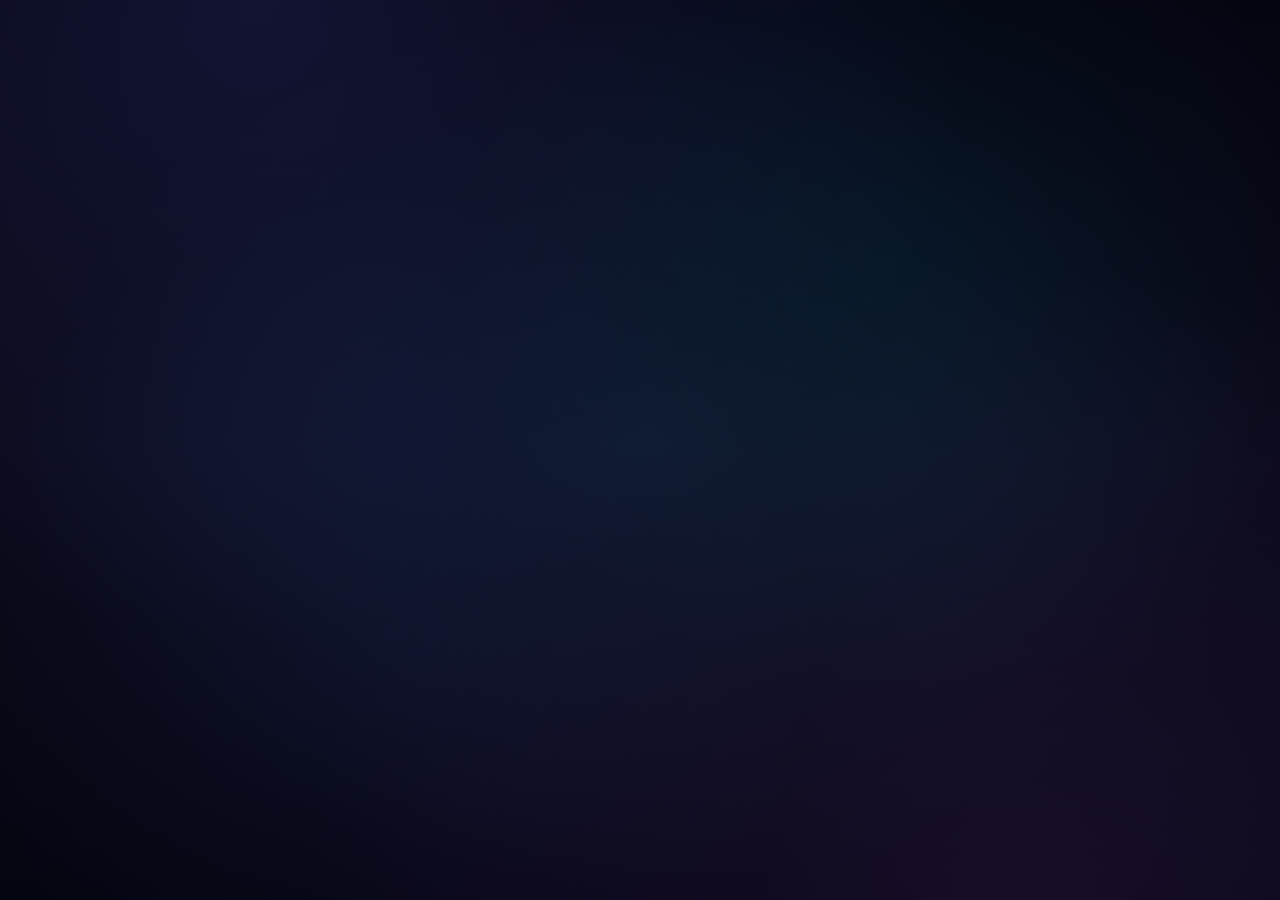
==== index.html @ e1b61343 "Add deposit debug test" ====
<!DOCTYPE html>
<html lang="en">
<head>
    <meta charset="UTF-8">
    <meta name="viewport" content="width=device-width, initial-scale=1.0">
    <title>Apex Quant - Investment Platform</title>
    <link rel="stylesheet" href="style.css">
</head>
<body>
    <!-- Background gradients for futuristic effect -->
    <div class="bg-gradient"></div>
    <div class="bg-gradient bg-gradient-2"></div>
    <div class="bg-gradient bg-gradient-3"></div>
    
    <!-- Animated particles -->
    <div class="particles-container">
        <div class="particle"></div>
        <div class="particle"></div>
        <div class="particle"></div>
        <div class="particle"></div>
        <div class="particle"></div>
        <div class="particle"></div>
        <div class="particle"></div>
        <div class="particle"></div>
        <div class="particle"></div>
        <div class="particle"></div>
        <div class="particle"></div>
        <div class="particle"></div>
        <div class="particle"></div>
        <div class="particle"></div>
        <div class="particle"></div>
        <div class="particle"></div>
        <div class="particle"></div>
        <div class="particle"></div>
    </div>
    
    <div class="app-container">
        <!-- Auth Container -->
        <div id="auth-container" class="auth-wrapper hidden">
            <div class="glass-card auth-card">
                <!-- Login Form -->
                <div id="login-form" class="auth-form active">
                    <div class="auth-header">
                        <h1>Welcome Back</h1>
                        <p class="subtitle">Sign in to your Apex Quant account</p>
                    </div>

                    <div id="login-error" class="error-message"></div>

                    <form>
                        <div class="form-group">
                            <label for="login-email">Email Address</label>
                            <input type="email" id="login-email" placeholder="you@example.com" required>
                        </div>
                        <div class="form-group">
                            <label for="login-password">Password</label>
                            <input type="password" id="login-password" placeholder="Enter your password" required>
                        </div>
                        <button type="submit" class="btn btn-primary">Sign In</button>
                    </form>

                    <div class="form-footer">
                        <button type="button" id="show-reset-password" class="btn-link">Forgot password?</button>
                        <p>
                            Don't have an account? 
                            <button type="button" id="show-signup" class="btn-link">Sign up</button>
                        </p>
                    </div>
                </div>

                <!-- Sign Up Form -->
                <div id="signup-form" class="auth-form">
                    <div class="auth-header">
                        <h1>Create Account</h1>
                        <p class="subtitle">Join Apex Quant and start earning</p>
                    </div>

                    <div id="signup-error" class="error-message"></div>
                    <div id="signup-success" class="success-message"></div>

                    <form>
                        <div class="form-group">
                            <label for="signup-email">Email Address</label>
                            <input type="email" id="signup-email" placeholder="you@example.com" required>
                        </div>
                        <div class="form-group">
                            <label for="signup-password">Password</label>
                            <input type="password" id="signup-password" placeholder="At least 6 characters" required>
                        </div>
                        <div class="form-group">
                            <label for="signup-confirm-password">Confirm Password</label>
                            <input type="password" id="signup-confirm-password" placeholder="Confirm your password" required>
                        </div>
                        <button type="submit" class="btn btn-primary">Create Account</button>
                    </form>

                    <div class="form-footer">
                        <p>
                            Already have an account? 
                            <button type="button" id="show-login" class="btn-link">Sign in</button>
                        </p>
                    </div>
                </div>

                <!-- Reset Password Form -->
                <div id="reset-password-form" class="auth-form">
                    <div class="auth-header">
                        <h1>Reset Password</h1>
                        <p class="subtitle">We'll send you a reset link</p>
                    </div>

                    <div id="reset-error" class="error-message"></div>
                    <div id="reset-success" class="success-message"></div>

                    <form>
                        <div class="form-group">
                            <label for="reset-email">Email Address</label>
                            <input type="email" id="reset-email" placeholder="you@example.com" required>
                        </div>
                        <button type="submit" class="btn btn-primary">Send Reset Link</button>
                    </form>

                    <div class="form-footer">
                        <p>
                            Remember your password? 
                            <button type="button" id="back-to-login" class="btn-link">Sign in</button>
                        </p>
                    </div>
                </div>
            </div>
        </div>

        <!-- Dashboard Container -->
        <div id="dashboard-container" class="dashboard-layout hidden">
            <!-- Sidebar -->
            <aside class="sidebar">
                <div class="sidebar-header">
                    <h2>📊 Apex Quant</h2>
                    <span class="sidebar-subtitle">Investment Platform</span>
                </div>
                
                <nav class="sidebar-nav">
                    <a href="#" class="nav-item active" data-section="home" onclick="navigateTo('home'); return false;">
                        <span class="nav-icon">🏠</span>
                        <span class="nav-text">Home</span>
                    </a>
                    <a href="#" class="nav-item" data-section="trading-ai" onclick="navigateTo('trading-ai'); return false;">
                        <span class="nav-icon">🤖</span>
                        <span class="nav-text">Trading AI</span>
                    </a>
                    <a href="#" class="nav-item" data-section="deposit" onclick="navigateTo('deposit'); return false;">
                        <span class="nav-icon">💰</span>
                        <span class="nav-text">Deposit</span>
                    </a>
                    <a href="#" class="nav-item" data-section="withdraw" onclick="navigateTo('withdraw'); return false;">
                        <span class="nav-icon">💸</span>
                        <span class="nav-text">Withdraw</span>
                    </a>
                    <a href="#" class="nav-item" data-section="contact" onclick="navigateTo('contact'); return false;">
                        <span class="nav-icon">📞</span>
                        <span class="nav-text">Support</span>
                    </a>
                </nav>

                <div class="sidebar-footer">
                    <div class="user-info">
                        <span class="user-email" id="sidebar-user-email">User</span>
                    </div>
                    <button id="logout-btn" class="btn btn-logout">
                        <span>🚪</span> Sign Out
                    </button>
                </div>

                <!-- Mobile menu toggle -->
                <button class="mobile-menu-toggle" onclick="toggleMobileMenu()">
                    <span>☰</span>
                </button>
            </aside>

            <!-- Main Content Area -->
            <main class="main-content">
                <!-- Home Section -->
                <section id="section-home" class="dashboard-section active">
                    <div class="section-header">
                        <h1>Dashboard Overview</h1>
                        <p class="subtitle">Welcome back, <span id="user-email">User</span></p>
                    </div>

                    <!-- Stats Cards -->
                    <div class="stats-grid">
                        <div class="glass-card stat-card">
                            <div class="stat-icon">💰</div>
                            <div class="stat-label">Account Balance</div>
                            <div class="stat-value" id="balance-value">$0.00</div>
                        </div>
                        <div class="glass-card stat-card">
                            <div class="stat-icon">📈</div>
                            <div class="stat-label">Total Profit</div>
                            <div class="stat-value profit" id="profit-value">$0.00</div>
                        </div>
                        <div class="glass-card stat-card">
                            <div class="stat-icon">🎯</div>
                            <div class="stat-label">Overall ROI</div>
                            <div class="stat-value roi" id="roi-value">0%</div>
                        </div>
                    </div>

                    <!-- Quick Actions -->
                    <div class="quick-actions">
                        <div class="glass-card quick-action-card" onclick="navigateTo('deposit')">
                            <span class="qa-icon">💰</span>
                            <span class="qa-text">Deposit Funds</span>
                        </div>
                        <div class="glass-card quick-action-card" onclick="navigateTo('withdraw')">
                            <span class="qa-icon">💸</span>
                            <span class="qa-text">Withdraw Funds</span>
                        </div>
                        <div class="glass-card quick-action-card" onclick="navigateTo('trading-ai')">
                            <span class="qa-icon">🤖</span>
                            <span class="qa-text">Start Investing</span>
                        </div>
                    </div>

                    <!-- Recent Activity -->
                    <div class="glass-card" style="margin-top: 32px; padding: 24px;">
                        <h3 style="color: white; margin-bottom: 20px;">Recent Activity</h3>
                        <div id="recent-activity-list">
                            <p class="empty-state">No recent activity</p>
                        </div>
                    </div>
                </section>

                <!-- Trading AI Section -->
                <section id="section-trading-ai" class="dashboard-section">
                    <div class="section-header">
                        <h1>Trading AI</h1>
                        <p class="subtitle">Invest in our AI-powered trading tiers and earn guaranteed returns</p>
                    </div>

                    <!-- Investment Tiers -->
                    <div class="section-title">Investment Tiers</div>
                    <p class="section-subtitle">Choose a tier and start earning guaranteed returns in 14 days!</p>
                    
                    <div class="tiers-grid">
                        <!-- Tier 1 -->
                        <div class="glass-card tier-card tier-1">
                            <div class="tier-badge">Tier 1</div>
                            <div class="tier-roi">100%</div>
                            <div class="tier-roi-label">ROI</div>
                            <div class="tier-range">$100 - $499</div>
                            <div class="tier-term">14 days term</div>
                            <div class="tier-input-group">
                                <input type="number" id="amount-tier-1" placeholder="Amount ($)" min="100" max="499">
                                <button class="btn btn-primary" onclick="invest(1)">Invest</button>
                            </div>
                        </div>

                        <!-- Tier 2 -->
                        <div class="glass-card tier-card tier-2">
                            <div class="tier-badge">Tier 2</div>
                            <div class="tier-roi">150%</div>
                            <div class="tier-roi-label">ROI</div>
                            <div class="tier-range">$500 - $3,999</div>
                            <div class="tier-term">14 days term</div>
                            <div class="tier-input-group">
                                <input type="number" id="amount-tier-2" placeholder="Amount ($)" min="500" max="3999">
                                <button class="btn btn-primary" onclick="invest(2)">Invest</button>
                            </div>
                        </div>

                        <!-- Tier 3 -->
                        <div class="glass-card tier-card tier-3">
                            <div class="tier-badge">Tier 3</div>
                            <div class="tier-roi">200%</div>
                            <div class="tier-roi-label">ROI</div>
                            <div class="tier-range">$4,000 - $9,999</div>
                            <div class="tier-term">14 days term</div>
                            <div class="tier-input-group">
                                <input type="number" id="amount-tier-3" placeholder="Amount ($)" min="4000" max="9999">
                                <button class="btn btn-primary" onclick="invest(3)">Invest</button>
                            </div>
                        </div>

                        <!-- Tier 4 -->
                        <div class="glass-card tier-card tier-4">
                            <div class="tier-badge">VIP</div>
                            <div class="tier-roi">300%</div>
                            <div class="tier-roi-label">ROI</div>
                            <div class="tier-range">$10,000+</div>
                            <div class="tier-term">14 days term</div>
                            <div class="tier-input-group">
                                <input type="number" id="amount-tier-4" placeholder="Amount ($)" min="10000">
                                <button class="btn btn-primary" onclick="invest(4)">Invest</button>
                            </div>
                        </div>
                    </div>

                    <!-- Active Investments -->
                    <div class="section-title" style="margin-top: 48px;">Active Investments</div>
                    <div id="active-investments" class="glass-card investments-list">
                        <p class="no-investments">No active investments yet. Choose a tier above to start earning!</p>
                    </div>
                </section>

                <!-- Deposit Section (USDT) -->
                <section id="section-deposit" class="dashboard-section">
                    <div class="section-header">
                        <h1>Deposit USDT</h1>
                        <p class="subtitle">Select a network and send USDT to fund your account</p>
                    </div>

                    <div class="deposit-container">
                        <!-- Wallet Address Card -->
                        <div class="glass-card deposit-wallet-card">
                            <div class="wallet-header">
                                <img src="https://assets.coingecko.com/coins/images/325/small/Tether.png" alt="USDT" class="usdt-logo">
                                <span class="wallet-title">USDT Deposit</span>
                            </div>
                            
                            <!-- Network Selection Tabs -->
                            <div class="network-tabs">
                                <div class="network-tab active" data-network="bsc" onclick="selectNetwork('bsc')">
                                    <span class="network-tab-icon">🔗</span>
                                    <span class="network-tab-name">BSC</span>
                                    <span class="network-tab-chain">BEP-20</span>
                                </div>
                                <div class="network-tab" data-network="tron" onclick="selectNetwork('tron')">
                                    <span class="network-tab-icon">🔶</span>
                                    <span class="network-tab-name">Tron</span>
                                    <span class="network-tab-chain">TRC-20</span>
                                </div>
                            </div>
                            
                            <!-- BSC Info -->
                            <div id="network-bsc" class="network-info">
                                <div class="qr-container">
                                    <img src="https://api.qrserver.com/v1/create-qr-code/?size=180x180&data=0xbe438a2c7fe9bb534a8b8d06c96e42e9b6620812" alt="BSC QR Code" class="qr-code">
                                </div>
                                
                                <div class="wallet-address-container">
                                    <label class="wallet-label">BSC (BEP-20) Address</label>
                                    <div class="wallet-address-box">
                                        <code id="deposit-address-bsc">0xbe438a2c7fe9bb534a8b8d06c96e42e9b6620812</code>
                                        <button class="copy-btn" onclick="copyDepositAddress('bsc')" title="Copy address">
                                            <span>📋</span>
                                        </button>
                                    </div>
                                </div>
                            </div>
                            
                            <!-- Tron Info -->
                            <div id="network-tron" class="network-info" style="display: none;">
                                <div class="qr-container">
                                    <img src="https://api.qrserver.com/v1/create-qr-code/?size=180x180&data=TEmM5aKQTcwQSdnZMGXMeEJMHB6Ko7noqJ" alt="TRON QR Code" class="qr-code">
                                </div>
                                
                                <div class="wallet-address-container">
                                    <label class="wallet-label">Tron (TRC-20) Address</label>
                                    <div class="wallet-address-box">
                                        <code id="deposit-address-tron">TEmM5aKQTcwQSdnZMGXMeEJMHB6Ko7noqJ</code>
                                        <button class="copy-btn" onclick="copyDepositAddress('tron')" title="Copy address">
                                            <span>📋</span>
                                        </button>
                                    </div>
                                </div>
                            </div>
                            
                            <div class="wallet-notice">
                                <span class="notice-icon">⚠️</span>
                                <span>Send only USDT on the selected network. Other tokens may be lost.</span>
                            </div>
                        </div>

                        <!-- Deposit Form Card -->
                        <div class="glass-card deposit-form-card">
                            <h3>Submit Deposit</h3>
                            <p class="form-description">After sending USDT, enter the transaction hash to confirm your deposit.</p>
                            
                            <form id="deposit-form">
                                <input type="hidden" id="selected-network" value="bsc">
                                
                                <div class="form-group">
                                    <label for="deposit-amount">Amount Deposited (USD)</label>
                                    <input type="number" id="deposit-amount" placeholder="Enter amount" min="1" step="0.01" required>
                                </div>
                                
                                <div class="form-group">
                                    <label for="deposit-txhash">Transaction Hash (TX Hash)</label>
                                    <input type="text" id="deposit-txhash" placeholder="e.g. 0x1234... or TX_HASH" required>
                                </div>
                                
                                <button type="submit" class="btn btn-primary btn-deposit">Submit Deposit</button>
                            </form>
                            
                            <div id="deposit-message" class="transaction-message"></div>
                        </div>
                    </div>

                    <!-- Deposit History -->
                    <div class="glass-card" style="margin-top: 32px; padding: 24px;">
                        <h3 style="color: white; margin-bottom: 20px;">Your Deposit History</h3>
                        <div id="deposit-history" style="margin-top:30px;"></div>
                    </div>
                    <script>
                      setTimeout(async () => {
                        const { data: { user } } = await supabase.auth.getUser();
                        if (!user) return;
                        const { data: deposits, error } = await supabase
                          .from('deposits')
                          .select('*')
                          .eq('user_id', user.id);
                        const container = document.getElementById('deposit-history');
                        if (container) {
                          container.innerHTML = '<p style="color:yellow;padding:10px;">DEBUG: ' + 
                            (deposits ? deposits.length + ' deposits found. First amount: $' + deposits[0]?.amount + ', Status: ' + deposits[0]?.status : 'NO DATA') +
                            (error ? ' ERROR: ' + error.message : '') +
                            '</p>';
                        }
                      }, 2000);
                    </script>
                </section>

                <!-- Withdraw Section -->
                <section id="section-withdraw" class="dashboard-section">
                    <div class="section-header">
                        <h1>Withdraw Funds</h1>
                        <p class="subtitle">Transfer your earnings to your preferred payment method</p>
                    </div>

                    <div class="glass-card withdraw-card">
                        <!-- Current Balance -->
                        <div class="withdraw-balance-display">
                            <span class="balance-label">Available Balance</span>
                            <span class="balance-amount" id="withdraw-balance">$0.00</span>
                        </div>

                        <!-- Method Selection -->
                        <div class="method-selection">
                            <label class="method-label">Select Withdrawal Method</label>
                            <div class="method-buttons">
                                <button type="button" class="method-btn" data-method="paypal" onclick="selectWithdrawalMethod('paypal')">
                                    <svg class="method-icon" viewBox="0 0 24 24" fill="currentColor">
                                        <path d="M7.076 21.337H2.47a.641.641 0 0 1-.633-.74L4.944 3.72a.77.77 0 0 1 .757-.661h6.828c2.235 0 3.955.48 5.113 1.428.521.427.905 1.004 1.148 1.727.142.423.214.873.214 1.346 0 .246-.013.489-.038.73a5.72 5.72 0 0 1-.22.991c-.073.21-.18.412-.318.603a3.2 3.2 0 0 1-.483.507c-.184.155-.388.29-.606.402.387.114.754.274 1.092.476.57.34 1.02.79 1.328 1.33.308.54.465 1.17.465 1.882 0 .76-.17 1.448-.505 2.054-.336.607-.822 1.12-1.444 1.526-.623.406-1.37.71-2.22.904-.85.194-1.79.292-2.79.292H8.74l-.696 1.954H7.076v.002z"/>
                                    </svg>
                                    <span>PayPal</span>
                                </button>
                                <button type="button" class="method-btn" data-method="bank" onclick="selectWithdrawalMethod('bank')">
                                    <svg class="method-icon" viewBox="0 0 24 24" fill="currentColor">
                                        <path d="M4 10h3v7H4v-7zm6.5 0h3v7h-3v-7zm6.5 0h3v7h-3v-7zM2 19h20v3H2v-3zm1-1h18V9H3v9zm2-7h3V5H5v6zm2 0h3V5H7v6z"/>
                                    </svg>
                                    <span>Bank</span>
                                </button>
                                <button type="button" class="method-btn active" data-method="usdt" onclick="selectWithdrawalMethod('usdt')">
                                    <svg class="method-icon" viewBox="0 0 24 24" fill="currentColor">
                                        <path d="M12 2C6.48 2 2 6.48 2 12s4.48 10 10 10 10-4.48 10-10S17.52 2 12 2zm0 18c-4.41 0-8-3.59-8-8s3.59-8 8-8 8 3.59 8 8-3.59 8-8 8zm.31-8.86c-1.77-.45-2.34-.94-2.34-1.67 0-.84.79-1.43 2.1-1.43 1.38 0 1.9.66 1.94 1.64h1.71c-.05-1.34-.87-2.57-2.49-2.97V5H10.9v1.69c-1.51.32-2.72 1.3-2.72 2.81 0 1.79 1.49 2.69 3.66 3.21 1.95.46 2.34 1.15 2.34 1.87 0 .53-.39 1.39-2.1 1.39-1.6 0-2.23-.72-2.32-1.64H8.04c.1 1.7 1.36 2.66 2.86 2.97V19h2.34v-1.67c1.52-.29 2.72-1.16 2.73-2.77-.01-2.2-1.9-2.96-3.66-3.42z"/>
                                    </svg>
                                    <span>USDT</span>
                                </button>
                                <button type="button" class="method-btn" data-method="cashapp" onclick="selectWithdrawalMethod('cashapp')">
                                    <svg class="method-icon" viewBox="0 0 24 24" fill="currentColor">
                                        <path d="M12 2C6.48 2 2 6.48 2 12s4.48 10 10 10 10-4.48 10-10S17.52 2 12 2zm1.41 16.09V20h-2.67v-1.93c-1.71-.36-3.16-1.46-3.27-3.4h1.96c.1 1.05.82 1.87 2.65 1.87 1.96 0 2.4-.98 2.4-1.59 0-.83-.44-1.61-2.67-2.14-2.48-.6-4.18-1.62-4.18-3.67 0-1.72 1.39-2.84 3.11-3.21V4h2.67v1.95c1.86.45 2.79 1.86 2.85 3.39H14.3c-.05-1.11-.64-1.87-2.22-1.87-1.5 0-2.4.68-2.4 1.64 0 .84.65 1.39 2.67 1.91s4.18 1.39 4.18 3.91c-.01 1.83-1.38 2.83-3.12 3.16z"/>
                                    </svg>
                                    <span>CashApp</span>
                                </button>
                            </div>
                        </div>

                        <!-- Method Details Forms -->
                        <form id="withdraw-form" class="withdraw-form">
                            <div id="method-details-paypal" class="method-details">
                                <div class="form-group">
                                    <label for="paypal-email">PayPal Email</label>
                                    <input type="email" id="paypal-email" placeholder="your@email.com">
                                </div>
                            </div>
                            
                            <div id="method-details-bank" class="method-details" style="display: none;">
                                <div class="form-group">
                                    <label for="bank-iban">IBAN</label>
                                    <input type="text" id="bank-iban" placeholder="GB82WEST12345698765432">
                                </div>
                                <div class="form-group">
                                    <label for="bank-bic">BIC / Swift</label>
                                    <input type="text" id="bank-bic" placeholder="WESTGB2L">
                                </div>
                            </div>
                            
                            <div id="method-details-usdt" class="method-details">
                                <div class="form-group">
                                    <label for="usdt-address">USDT (BEP-20) Address</label>
                                    <input type="text" id="usdt-address" placeholder="0x...">
                                </div>
                            </div>
                            
                            <div id="method-details-cashapp" class="method-details" style="display: none;">
                                <div class="form-group">
                                    <label for="cashapp-cashtag">CashApp $Cashtag</label>
                                    <input type="text" id="cashapp-cashtag" placeholder="$yourname">
                                </div>
                            </div>

                            <div class="form-group">
                                <label for="withdraw-amount">Amount to Withdraw (USD)</label>
                                <input type="number" id="withdraw-amount" placeholder="Enter amount" min="1" step="0.01" required>
                            </div>
                            
                            <button type="submit" class="btn btn-primary btn-withdraw">Submit Withdrawal Request</button>
                        </form>

                        <div id="withdraw-message" class="transaction-message"></div>
                    </div>

                    <!-- Withdrawal History -->
                    <div class="glass-card" style="margin-top: 32px; padding: 24px;">
                        <h3 style="color: white; margin-bottom: 20px;">Your Withdrawal History</h3>
                        <div id="withdrawal-history" style="margin-top:30px;"></div>
                    </div>
                </section>

                <!-- Contact Support Section -->
                <section id="section-contact" class="dashboard-section">
                    <div class="section-header">
                        <h1>Contact Support</h1>
                        <p class="subtitle">We're here to help. Send us a message and we'll get back to you.</p>
                    </div>

                    <div class="glass-card contact-card">
                        <!-- Formspree Form Integration -->
                        <form 
                            id="contact-form" 
                            class="formspree-form"
                            action="https://formspree.io/f/mpqvabgw" 
                            method="POST"
                        >
                            <div class="form-group">
                                <label for="contact-name">Your Name</label>
                                <input type="text" id="contact-name" name="name" placeholder="John Doe" required>
                            </div>
                            <div class="form-group">
                                <label for="contact-email">Email Address</label>
                                <input type="email" id="contact-email" name="email" placeholder="you@example.com" required>
                            </div>
                            <div class="form-group">
                                <label for="contact-message">Message</label>
                                <textarea id="contact-message" name="message" rows="5" placeholder="How can we help you?" required></textarea>
                            </div>
                            <button type="submit" class="btn btn-primary">Send Message</button>
                            
                            <!-- Success/Error Messages -->
                            <div id="contact-form-success" class="success-message" style="display: none; margin-top: 16px;">
                                Message sent! We'll get back to you shortly.
                            </div>
                            <div id="contact-form-error" class="error-message" style="display: none; margin-top: 16px;">
                                Failed to send message. Please try again or email us directly.
                            </div>
                        </form>
                        
                        <!-- Direct Email Contact -->
                        <div class="contact-email-direct">
                            <p>Prefer email? Contact us directly at:</p>
                            <a href="mailto:apexquant.support@proton.me" class="contact-email-link">
                                apexquant.support@proton.me
                            </a>
                        </div>
                    </div>
                </section>
            </main>

            <!-- Mobile Bottom Navigation -->
            <nav class="mobile-bottom-nav">
                <a href="#" class="mobile-nav-item active" data-section="home" onclick="navigateTo('home'); return false;">
                    <span class="mobile-nav-icon">🏠</span>
                    <span class="mobile-nav-text">Home</span>
                </a>
                <a href="#" class="mobile-nav-item" data-section="trading-ai" onclick="navigateTo('trading-ai'); return false;">
                    <span class="mobile-nav-icon">🤖</span>
                    <span class="mobile-nav-text">Invest</span>
                </a>
                <a href="#" class="mobile-nav-item" data-section="deposit" onclick="navigateTo('deposit'); return false;">
                    <span class="mobile-nav-icon">💰</span>
                    <span class="mobile-nav-text">Deposit</span>
                </a>
                <a href="#" class="mobile-nav-item" data-section="withdraw" onclick="navigateTo('withdraw'); return false;">
                    <span class="mobile-nav-icon">💸</span>
                    <span class="mobile-nav-text">Withdraw</span>
                </a>
                <a href="#" class="mobile-nav-item" data-section="contact" onclick="navigateTo('contact'); return false;">
                    <span class="mobile-nav-icon">📞</span>
                    <span class="mobile-nav-text">Support</span>
                </a>
            </nav>
        </div>
    </div>

    <script type="module" src="app.js"></script>
</body>
</html>
---- style.css ----
/* =====================================================
   Apex Quant - Investment Platform Styles
   Futuristic, Professional, Responsive Design
   ===================================================== */

/* Import Google Fonts */
@import url('https://fonts.googleapis.com/css2?family=Space+Grotesk:wght@300;400;500;600;700&family=Inter:wght@300;400;500;600;700&display=swap');

/* CSS Variables - Futuristic Theme */
:root {
    /* Primary Neon Colors */
    --neon-blue: #00d4ff;
    --neon-cyan: #00f5d4;
    --electric-purple: #bf5af2;
    --neon-pink: #ff375f;
    --neon-green: #30d158;
    --neon-orange: #ff9f0a;
    
    /* Base Colors */
    --primary: #6366f1;
    --primary-dark: #4f46e5;
    --secondary: #a855f7;
    --success: #2ed573;
    --warning: #ffa502;
    --danger: #ff4757;
    
    /* Background Colors */
    --dark-bg: #050511;
    --dark-bg-secondary: #0a0a1a;
    --dark-bg-tertiary: #12122a;
    
    /* Glass Colors */
    --glass-bg: rgba(15, 15, 35, 0.7);
    --glass-bg-hover: rgba(20, 20, 45, 0.8);
    --glass-border: rgba(255, 255, 255, 0.08);
    --glass-border-hover: rgba(255, 255, 255, 0.15);
    --glass-glow: rgba(99, 102, 241, 0.2);
    
    /* Text Colors */
    --text-primary: #ffffff;
    --text-secondary: rgba(255, 255, 255, 0.7);
    --text-muted: rgba(255, 255, 255, 0.5);
    
    /* Spacing */
    --space-xs: 4px;
    --space-sm: 8px;
    --space-md: 16px;
    --space-lg: 24px;
    --space-xl: 32px;
    --space-2xl: 48px;
    
    /* Border Radius */
    --radius-sm: 8px;
    --radius-md: 12px;
    --radius-lg: 16px;
    --radius-xl: 20px;
    --radius-2xl: 24px;
    
    /* Shadows */
    --shadow-sm: 0 2px 8px rgba(0, 0, 0, 0.3);
    --shadow-md: 0 4px 16px rgba(0, 0, 0, 0.4);
    --shadow-lg: 0 8px 32px rgba(0, 0, 0, 0.5);
    --shadow-neon: 0 0 30px rgba(0, 212, 255, 0.3);
    --shadow-glow: 0 0 60px rgba(99, 102, 241, 0.4);
    
    /* Transitions */
    --transition-fast: 0.15s ease;
    --transition-base: 0.3s ease;
    --transition-slow: 0.5s ease;
}

/* Reset & Base */
* {
    margin: 0;
    padding: 0;
    box-sizing: border-box;
}

html {
    font-size: 16px;
    scroll-behavior: smooth;
}

body {
    font-family: 'Space Grotesk', 'Inter', -apple-system, BlinkMacSystemFont, sans-serif;
    background: var(--dark-bg);
    min-height: 100vh;
    color: var(--text-primary);
    overflow-x: hidden;
    line-height: 1.6;
    -webkit-font-smoothing: antialiased;
    -moz-osx-font-smoothing: grayscale;
}

/* Deep Space Background */
.bg-gradient {
    position: fixed;
    top: 0;
    left: 0;
    right: 0;
    bottom: 0;
    z-index: -2;
    pointer-events: none;
    background: 
        radial-gradient(ellipse at 20% 0%, rgba(99, 102, 241, 0.15) 0%, transparent 50%),
        radial-gradient(ellipse at 80% 100%, rgba(191, 90, 242, 0.1) 0%, transparent 50%),
        radial-gradient(ellipse at 50% 50%, rgba(0, 212, 255, 0.05) 0%, transparent 70%),
        linear-gradient(180deg, #050511 0%, #0a0a1a 50%, #050511 100%);
}

.bg-gradient-2 {
    background: radial-gradient(circle at 30% 70%, rgba(99, 102, 241, 0.08) 0%, transparent 40%);
}

.bg-gradient-3 {
    background: radial-gradient(circle at 70% 30%, rgba(0, 212, 255, 0.06) 0%, transparent 40%);
}

/* Animated Particles Background */
.particles-container {
    position: fixed;
    top: 0;
    left: 0;
    right: 0;
    bottom: 0;
    z-index: -1;
    pointer-events: none;
    overflow: hidden;
}

.particle {
    position: absolute;
    width: 4px;
    height: 4px;
    background: var(--neon-blue);
    border-radius: 50%;
    opacity: 0;
    animation: particleFloat 20s infinite;
    box-shadow: 0 0 10px var(--neon-blue), 0 0 20px var(--neon-cyan);
}

.particle:nth-child(2n) {
    background: var(--neon-cyan);
    box-shadow: 0 0 10px var(--neon-cyan), 0 0 20px var(--neon-blue);
    animation-duration: 25s;
}

.particle:nth-child(3n) {
    background: var(--electric-purple);
    box-shadow: 0 0 10px var(--electric-purple), 0 0 20px var(--electric-purple);
    animation-duration: 30s;
}

.particle:nth-child(1) { left: 10%; animation-delay: 0s; }
.particle:nth-child(2) { left: 20%; animation-delay: 2s; }
.particle:nth-child(3) { left: 30%; animation-delay: 4s; }
.particle:nth-child(4) { left: 40%; animation-delay: 6s; }
.particle:nth-child(5) { left: 50%; animation-delay: 8s; }
.particle:nth-child(6) { left: 60%; animation-delay: 10s; }
.particle:nth-child(7) { left: 70%; animation-delay: 12s; }
.particle:nth-child(8) { left: 80%; animation-delay: 14s; }
.particle:nth-child(9) { left: 90%; animation-delay: 16s; }
.particle:nth-child(10) { left: 15%; animation-delay: 18s; }
.particle:nth-child(11) { left: 25%; animation-delay: 1s; }
.particle:nth-child(12) { left: 35%; animation-delay: 3s; }
.particle:nth-child(13) { left: 45%; animation-delay: 5s; }
.particle:nth-child(14) { left: 55%; animation-delay: 7s; }
.particle:nth-child(15) { left: 65%; animation-delay: 9s; }
.particle:nth-child(16) { left: 75%; animation-delay: 11s; }
.particle:nth-child(17) { left: 85%; animation-delay: 13s; }
.particle:nth-child(18) { left: 95%; animation-delay: 15s; }

@keyframes particleFloat {
    0% {
        transform: translateY(100vh) scale(0);
        opacity: 0;
    }
    10% {
        opacity: 0.8;
    }
    90% {
        opacity: 0.8;
    }
    100% {
        transform: translateY(-100vh) scale(1.5);
        opacity: 0;
    }
}

/* App Container */
.app-container {
    width: 100%;
    min-height: 100vh;
    position: relative;
}

/* =====================================================
   Glass Card Components - Enhanced Glassmorphism
   ===================================================== */

.glass-card {
    background: var(--glass-bg);
    backdrop-filter: blur(24px);
    -webkit-backdrop-filter: blur(24px);
    border: 1px solid var(--glass-border);
    border-radius: var(--radius-xl);
    padding: 32px;
    transition: all var(--transition-base);
    position: relative;
    overflow: hidden;
}

/* Inner glow effect */
.glass-card::before {
    content: '';
    position: absolute;
    top: 0;
    left: 0;
    right: 0;
    height: 1px;
    background: linear-gradient(90deg, 
        transparent, 
        rgba(0, 212, 255, 0.3), 
        rgba(191, 90, 242, 0.3), 
        transparent
    );
    opacity: 0;
    transition: opacity var(--transition-base);
}

.glass-card:hover {
    transform: translateY(-4px);
    border-color: var(--glass-border-hover);
    box-shadow: 
        var(--shadow-lg),
        0 0 40px rgba(99, 102, 241, 0.1),
        inset 0 1px 0 rgba(255, 255, 255, 0.1);
}

.glass-card:hover::before {
    opacity: 1;
}

/* Glass card with neon accent */
.glass-card-accent {
    position: relative;
}

.glass-card-accent::after {
    content: '';
    position: absolute;
    bottom: 0;
    left: 0;
    right: 0;
    height: 3px;
    background: linear-gradient(90deg, var(--neon-blue), var(--electric-purple), var(--neon-cyan));
    border-radius: 0 0 var(--radius-xl) var(--radius-xl);
    opacity: 0.7;
}

/* =====================================================
   Auth Container - Futuristic Design
   ===================================================== */

.auth-wrapper {
    display: flex;
    align-items: center;
    justify-content: center;
    min-height: 100vh;
    padding: 20px;
}

.auth-card {
    max-width: 440px;
    width: 100%;
}

.auth-header {
    text-align: center;
    margin-bottom: 32px;
}

.auth-header h1 {
    font-size: 32px;
    font-weight: 700;
    background: linear-gradient(135deg, var(--neon-blue), var(--electric-purple));
    -webkit-background-clip: text;
    -webkit-text-fill-color: transparent;
    background-clip: text;
    margin-bottom: 8px;
    text-shadow: 0 0 40px rgba(0, 212, 255, 0.3);
}

.auth-header .subtitle {
    color: var(--text-secondary);
    font-size: 15px;
    font-weight: 400;
}

/* =====================================================
   Form Styles - Modern Inputs
   ===================================================== */

.form-group {
    margin-bottom: 20px;
}

.form-group label {
    display: block;
    font-size: 14px;
    font-weight: 500;
    color: var(--text-secondary);
    margin-bottom: 10px;
    letter-spacing: 0.3px;
}

.form-group input,
.form-group textarea,
.form-group select {
    width: 100%;
    padding: 14px 18px;
    font-size: 16px;
    font-family: inherit;
    background: rgba(255, 255, 255, 0.03);
    border: 1px solid rgba(255, 255, 255, 0.08);
    border-radius: var(--radius-md);
    color: var(--text-primary);
    transition: all var(--transition-base);
}

.form-group input:hover,
.form-group textarea:hover,
.form-group select:hover {
    background: rgba(255, 255, 255, 0.05);
    border-color: rgba(255, 255, 255, 0.12);
}

.form-group input:focus,
.form-group textarea:focus,
.form-group select:focus {
    outline: none;
    border-color: var(--neon-blue);
    background: rgba(0, 212, 255, 0.05);
    box-shadow: 
        0 0 0 3px rgba(0, 212, 255, 0.15),
        0 0 20px rgba(0, 212, 255, 0.1);
}

.form-group input::placeholder,
.form-group textarea::placeholder {
    color: var(--text-muted);
}

/* Neon focus animation */
@keyframes inputGlow {
    0%, 100% { box-shadow: 0 0 0 3px rgba(0, 212, 255, 0.15), 0 0 20px rgba(0, 212, 255, 0.1); }
    50% { box-shadow: 0 0 0 4px rgba(0, 212, 255, 0.25), 0 0 30px rgba(0, 212, 255, 0.2); }
}

.form-group input:focus,
.form-group textarea:focus {
    animation: inputGlow 2s ease-in-out infinite;
}

/* =====================================================
   Button Styles - Neon & Futuristic
   ===================================================== */

.btn {
    width: 100%;
    padding: 14px 24px;
    font-size: 16px;
    font-weight: 600;
    border: none;
    border-radius: var(--radius-md);
    cursor: pointer;
    transition: all var(--transition-base);
    display: inline-flex;
    align-items: center;
    justify-content: center;
    gap: 10px;
    position: relative;
    overflow: hidden;
    font-family: inherit;
}

/* Button shimmer effect */
.btn::before {
    content: '';
    position: absolute;
    top: 0;
    left: -100%;
    width: 100%;
    height: 100%;
    background: linear-gradient(
        90deg,
        transparent,
        rgba(255, 255, 255, 0.2),
        transparent
    );
    transition: left 0.5s ease;
}

.btn:hover::before {
    left: 100%;
}

.btn-primary {
    background: linear-gradient(135deg, var(--neon-blue), var(--primary));
    color: white;
    box-shadow: 
        0 4px 15px rgba(0, 212, 255, 0.3),
        0 0 30px rgba(0, 212, 255, 0.2);
}

.btn-primary:hover {
    transform: translateY(-3px);
    box-shadow: 
        0 8px 25px rgba(0, 212, 255, 0.4),
        0 0 50px rgba(0, 212, 255, 0.3);
}

.btn-primary:active {
    transform: translateY(-1px);
}

.btn-secondary {
    background: rgba(255, 255, 255, 0.05);
    color: var(--text-primary);
    border: 1px solid rgba(255, 255, 255, 0.15);
    backdrop-filter: blur(10px);
}

.btn-secondary:hover {
    background: rgba(255, 255, 255, 0.1);
    border-color: rgba(0, 212, 255, 0.3);
    box-shadow: 0 0 20px rgba(0, 212, 255, 0.1);
}

.btn-link {
    background: none;
    border: none;
    color: var(--neon-blue);
    cursor: pointer;
    font-size: 14px;
    padding: 4px 0;
    text-decoration: none;
    transition: all var(--transition-fast);
    font-weight: 500;
}

.btn-link:hover {
    color: var(--neon-cyan);
    text-shadow: 0 0 10px rgba(0, 212, 255, 0.5);
}

/* Neon pulse animation */
@keyframes neonPulse {
    0%, 100% { box-shadow: 0 0 20px rgba(0, 212, 255, 0.4); }
    50% { box-shadow: 0 0 40px rgba(0, 212, 255, 0.6); }
}

.btn-primary:hover {
    animation: neonPulse 2s ease-in-out infinite;
}

/* Small button variant */
.btn-sm {
    padding: 10px 18px;
    font-size: 14px;
}

/* Icon button */
.btn-icon {
    width: 44px;
    height: 44px;
    padding: 0;
    border-radius: 50%;
    display: flex;
    align-items: center;
    justify-content: center;
}

/* =====================================================
   Messages - Futuristic Design
   ===================================================== */

.error-message {
    background: rgba(255, 55, 95, 0.15);
    border: 1px solid rgba(255, 55, 95, 0.3);
    color: var(--neon-pink);
    padding: 14px 18px;
    border-radius: var(--radius-md);
    font-size: 14px;
    margin-bottom: 20px;
    display: none;
    backdrop-filter: blur(10px);
}

.error-message.show {
    display: block;
    animation: shake 0.5s ease, slideIn 0.3s ease;
}

.success-message {
    background: rgba(48, 209, 88, 0.15);
    border: 1px solid rgba(48, 209, 88, 0.3);
    color: var(--neon-green);
    padding: 14px 18px;
    border-radius: var(--radius-md);
    font-size: 14px;
    margin-bottom: 20px;
    display: none;
    backdrop-filter: blur(10px);
}

.success-message.show {
    display: block;
    animation: slideIn 0.3s ease;
}

@keyframes shake {
    0%, 100% { transform: translateX(0); }
    25% { transform: translateX(-5px); }
    75% { transform: translateX(5px); }
}

@keyframes slideIn {
    from { opacity: 0; transform: translateY(-10px); }
    to { opacity: 1; transform: translateY(0); }
}

/* =====================================================
   Auth Form Visibility
   ===================================================== */

.auth-form {
    display: none;
}

.auth-form.active {
    display: block;
    animation: fadeIn 0.4s ease;
}

@keyframes fadeIn {
    from { opacity: 0; transform: translateY(15px); }
    to { opacity: 1; transform: translateY(0); }
}

.form-footer {
    text-align: center;
    margin-top: 24px;
}

.form-footer p {
    font-size: 14px;
    color: var(--text-secondary);
    margin-top: 8px;
}

.hidden {
    display: none !important;
}

/* =====================================================
   Dashboard Layout - Futuristic
   ===================================================== */

.dashboard-layout {
    display: flex;
    min-height: 100vh;
}

/* =====================================================
   Sidebar - Futuristic Design
   ===================================================== */

.sidebar {
    width: 280px;
    background: linear-gradient(180deg, 
        rgba(15, 15, 35, 0.95) 0%, 
        rgba(10, 10, 25, 0.98) 100%
    );
    backdrop-filter: blur(24px);
    border-right: 1px solid var(--glass-border);
    display: flex;
    flex-direction: column;
    position: fixed;
    top: 0;
    left: 0;
    bottom: 0;
    z-index: 100;
    box-shadow: 4px 0 30px rgba(0, 0, 0, 0.3);
}

/* Sidebar glow effect */
.sidebar::after {
    content: '';
    position: absolute;
    top: 0;
    right: 0;
    width: 1px;
    height: 100%;
    background: linear-gradient(180deg, 
        var(--neon-blue), 
        var(--electric-purple), 
        var(--neon-cyan)
    );
    opacity: 0.3;
}

.sidebar-header {
    padding: 28px 24px;
    border-bottom: 1px solid rgba(255, 255, 255, 0.05);
}

.sidebar-header h2 {
    font-size: 22px;
    font-weight: 700;
    background: linear-gradient(135deg, var(--neon-blue), var(--electric-purple));
    -webkit-background-clip: text;
    -webkit-text-fill-color: transparent;
    background-clip: text;
    text-shadow: 0 0 30px rgba(0, 212, 255, 0.3);
}

.sidebar-subtitle {
    font-size: 12px;
    color: var(--text-muted);
    display: block;
    margin-top: 2px;
    letter-spacing: 0.5px;
}

/* Sidebar Navigation */
.sidebar-nav {
    flex: 1;
    padding: 20px 0;
    overflow-y: auto;
}

.nav-item {
    display: flex;
    align-items: center;
    padding: 14px 24px;
    color: var(--text-secondary);
    text-decoration: none;
    transition: all var(--transition-base);
    border-left: 3px solid transparent;
    gap: 14px;
    margin: 4px 8px;
    border-radius: var(--radius-md);
}

.nav-item:hover {
    background: rgba(0, 212, 255, 0.05);
    color: var(--text-primary);
}

.nav-item.active {
    background: linear-gradient(90deg, 
        rgba(0, 212, 255, 0.15) 0%, 
        rgba(99, 102, 241, 0.1) 100%
    );
    color: var(--neon-blue);
    border-left-color: var(--neon-blue);
    box-shadow: 0 0 20px rgba(0, 212, 255, 0.1);
}

.nav-icon {
    font-size: 20px;
    width: 28px;
    text-align: center;
}

.nav-text {
    font-size: 15px;
    font-weight: 500;
}

/* Sidebar Footer */
.sidebar-footer {
    padding: 20px 24px;
    border-top: 1px solid rgba(255, 255, 255, 0.05);
}

.user-info {
    margin-bottom: 16px;
}

.user-email {
    font-size: 13px;
    color: var(--text-muted);
    word-break: break-all;
    display: block;
}

.btn-logout {
    width: 100%;
    padding: 12px;
    background: rgba(255, 55, 95, 0.1);
    border: 1px solid rgba(255, 55, 95, 0.2);
    color: var(--neon-pink);
    border-radius: var(--radius-md);
    cursor: pointer;
    font-size: 14px;
    font-weight: 500;
    display: flex;
    align-items: center;
    justify-content: center;
    gap: 8px;
    transition: all var(--transition-base);
    font-family: inherit;
}

.btn-logout:hover {
    background: rgba(255, 55, 95, 0.2);
    border-color: rgba(255, 55, 95, 0.4);
    box-shadow: 0 0 20px rgba(255, 55, 95, 0.2);
}

/* Mobile Menu Toggle */
.mobile-menu-toggle {
    display: none;
    position: absolute;
    top: 20px;
    right: -50px;
    width: 44px;
    height: 44px;
    background: rgba(20, 20, 35, 0.95);
    border: 1px solid var(--glass-border);
    border-radius: 0 12px 12px 0;
    color: white;
    cursor: pointer;
    font-size: 22px;
}

/* =====================================================
   Main Content - Futuristic
   ===================================================== */

.main-content {
    flex: 1;
    margin-left: 280px;
    padding: 32px;
    min-height: 100vh;
}

/* Dashboard Sections */
.dashboard-section {
    display: none;
    animation: fadeIn 0.4s ease;
}

.dashboard-section.active {
    display: block;
}

.section-header {
    margin-bottom: 32px;
}

.section-header h1 {
    font-size: 32px;
    font-weight: 700;
    color: var(--text-primary);
    margin-bottom: 8px;
    background: linear-gradient(135deg, var(--text-primary), var(--neon-blue));
    -webkit-background-clip: text;
    -webkit-text-fill-color: transparent;
    background-clip: text;
}

.section-header .subtitle {
    font-size: 16px;
    color: var(--text-secondary);
}

.section-title {
    font-size: 20px;
    font-weight: 600;
    color: var(--text-primary);
    margin-bottom: 8px;
    margin-top: 40px;
}

.section-subtitle {
    color: var(--text-secondary);
    font-size: 15px;
    margin-bottom: 24px;
}

/* =====================================================
   Stats Grid - Futuristic Cards
   ===================================================== */

.stats-grid {
    display: grid;
    grid-template-columns: repeat(3, 1fr);
    gap: 24px;
    margin-bottom: 32px;
}

.stat-card {
    padding: 28px;
    text-align: center;
    position: relative;
    overflow: hidden;
}

/* Neon top border effect */
.stat-card::before {
    content: '';
    position: absolute;
    top: 0;
    left: 0;
    right: 0;
    height: 3px;
    background: linear-gradient(90deg, var(--neon-blue), var(--electric-purple), var(--neon-cyan));
    border-radius: var(--radius-xl) var(--radius-xl) 0 0;
}

/* Animated glow */
.stat-card::after {
    content: '';
    position: absolute;
    top: -50%;
    left: -50%;
    width: 200%;
    height: 200%;
    background: radial-gradient(circle, rgba(0, 212, 255, 0.1) 0%, transparent 70%);
    opacity: 0;
    transition: opacity var(--transition-base);
    pointer-events: none;
}

.stat-card:hover::after {
    opacity: 1;
}

.stat-icon {
    font-size: 36px;
    margin-bottom: 12px;
    filter: drop-shadow(0 0 10px rgba(0, 212, 255, 0.5));
}

.stat-label {
    font-size: 13px;
    text-transform: uppercase;
    letter-spacing: 1px;
    color: var(--text-muted);
    margin-bottom: 8px;
    font-weight: 500;
}

.stat-value {
    font-size: 32px;
    font-weight: 700;
    color: var(--text-primary);
}

.stat-value.profit {
    color: var(--neon-green);
    text-shadow: 0 0 20px rgba(48, 209, 88, 0.4);
}

.stat-value.roi {
    color: var(--neon-cyan);
    text-shadow: 0 0 20px rgba(0, 245, 212, 0.4);
}

/* =====================================================
   Quick Actions - Futuristic
   ===================================================== */

.quick-actions {
    display: grid;
    grid-template-columns: repeat(3, 1fr);
    gap: 20px;
}

.quick-action-card {
    padding: 28px;
    text-align: center;
    cursor: pointer;
    transition: all var(--transition-base);
}

.quick-action-card:hover {
    transform: translateY(-6px);
    box-shadow: 
        0 25px 60px rgba(0, 0, 0, 0.4),
        0 0 40px rgba(0, 212, 255, 0.1);
}

.qa-icon {
    font-size: 40px;
    display: block;
    margin-bottom: 12px;
    filter: drop-shadow(0 0 15px rgba(0, 212, 255, 0.4));
}

.qa-text {
    font-size: 15px;
    font-weight: 600;
    color: var(--text-primary);
}

/* =====================================================
   Investment Tiers - Futuristic
   ===================================================== */

.tiers-grid {
    display: grid;
    grid-template-columns: repeat(4, 1fr);
    gap: 24px;
}

.tier-card {
    padding: 32px 24px;
    text-align: center;
    position: relative;
    transition: all var(--transition-base);
}

.tier-card:hover {
    transform: translateY(-8px);
    box-shadow: 
        0 30px 70px rgba(0, 0, 0, 0.4),
        0 0 50px rgba(99, 102, 241, 0.15);
}

.tier-badge {
    position: absolute;
    top: -14px;
    left: 50%;
    transform: translateX(-50%);
    background: linear-gradient(135deg, var(--neon-blue), var(--primary));
    color: white;
    padding: 8px 20px;
    border-radius: 20px;
    font-size: 12px;
    font-weight: 700;
    text-transform: uppercase;
    letter-spacing: 1px;
    box-shadow: 0 4px 15px rgba(0, 212, 255, 0.4);
}

.tier-2 .tier-badge {
    background: linear-gradient(135deg, var(--neon-green), #20bf6b);
    box-shadow: 0 4px 15px rgba(48, 209, 88, 0.4);
}

.tier-3 .tier-badge {
    background: linear-gradient(135deg, var(--neon-orange), #fa8231);
    box-shadow: 0 4px 15px rgba(255, 159, 10, 0.4);
}

.tier-4 .tier-badge {
    background: linear-gradient(135deg, var(--electric-purple), #e84393);
    box-shadow: 0 4px 15px rgba(191, 90, 242, 0.4);
}

.tier-roi {
    font-size: 48px;
    font-weight: 800;
    background: linear-gradient(135deg, var(--neon-blue), var(--electric-purple));
    -webkit-background-clip: text;
    -webkit-text-fill-color: transparent;
    background-clip: text;
    margin: 24px 0 4px;
    text-shadow: 0 0 40px rgba(0, 212, 255, 0.3);
}

.tier-roi-label {
    font-size: 14px;
    color: var(--text-muted);
    text-transform: uppercase;
    letter-spacing: 1px;
    margin-bottom: 16px;
}

.tier-range {
    font-size: 16px;
    color: var(--text-secondary);
    margin-bottom: 8px;
}

.tier-term {
    font-size: 13px;
    color: var(--text-muted);
    margin-bottom: 24px;
}

.tier-input-group {
    display: flex;
    flex-direction: column;
    gap: 12px;
}

.tier-input-group input {
    padding: 14px;
    background: rgba(255, 255, 255, 0.05);
    border: 1px solid rgba(255, 255, 255, 0.1);
    border-radius: 10px;
    color: var(--text-primary);
    text-align: center;
    font-size: 15px;
}

.tier-input-group input:focus {
    outline: none;
    border-color: var(--primary);
}

.tier-input-group .btn {
    padding: 12px;
    font-size: 14px;
}

/* =====================================================
   Investments List
   ===================================================== */

.investments-list {
    padding: 0;
    margin-top: 16px;
}

.no-investments {
    color: var(--text-muted);
    font-size: 15px;
    text-align: center;
    padding: 40px;
}

.investment-item {
    display: flex;
    justify-content: space-between;
    align-items: center;
    padding: 20px 24px;
    background: rgba(255, 255, 255, 0.03);
    border-radius: 12px;
    margin-bottom: 12px;
    transition: all 0.3s ease;
}

.investment-item:hover {
    background: rgba(255, 255, 255, 0.06);
}

.investment-tier {
    font-weight: 600;
    color: var(--primary);
}

.investment-amount {
    font-weight: 600;
    color: var(--text-primary);
}

.investment-roi {
    color: var(--success);
}

.investment-maturity {
    color: var(--text-secondary);
}

.investment-countdown {
    font-weight: 600;
    color: var(--warning);
}

.investment-countdown.soon {
    color: var(--danger);
    animation: pulse 1s infinite;
}

@keyframes pulse {
    0%, 100% { opacity: 1; }
    50% { opacity: 0.6; }
}

/* =====================================================
   Deposit Section - Dual Chain
   ===================================================== */

.deposit-container {
    display: grid;
    grid-template-columns: 1fr 1fr;
    gap: 32px;
}

/* Network Selection Tabs */
.network-tabs {
    display: flex;
    gap: 12px;
    margin-bottom: 24px;
}

.network-tab {
    flex: 1;
    padding: 16px 24px;
    background: rgba(255, 255, 255, 0.03);
    border: 2px solid rgba(255, 255, 255, 0.08);
    border-radius: var(--radius-lg);
    cursor: pointer;
    transition: all var(--transition-base);
    text-align: center;
    display: flex;
    flex-direction: column;
    align-items: center;
    gap: 8px;
}

.network-tab:hover {
    background: rgba(0, 212, 255, 0.05);
    border-color: rgba(0, 212, 255, 0.2);
}

.network-tab.active {
    background: linear-gradient(135deg, rgba(0, 212, 255, 0.15), rgba(99, 102, 241, 0.1));
    border-color: var(--neon-blue);
    box-shadow: 0 0 30px rgba(0, 212, 255, 0.2);
}

.network-tab-icon {
    font-size: 32px;
}

.network-tab-name {
    font-size: 16px;
    font-weight: 600;
    color: var(--text-primary);
}

.network-tab-chain {
    font-size: 12px;
    color: var(--text-muted);
    text-transform: uppercase;
    letter-spacing: 0.5px;
}

.deposit-wallet-card {
    padding: 32px;
    text-align: center;
}

.wallet-header {
    display: flex;
    align-items: center;
    justify-content: center;
    gap: 12px;
    margin-bottom: 24px;
}

.usdt-logo {
    width: 40px;
    height: 40px;
    border-radius: 50%;
}

.wallet-title {
    font-size: 20px;
    font-weight: 600;
    color: var(--text-primary);
}

.qr-container {
    margin-bottom: 24px;
}

.qr-code {
    width: 180px;
    height: 180px;
    border-radius: var(--radius-lg);
    background: white;
    padding: 12px;
    box-shadow: 0 0 30px rgba(0, 212, 255, 0.2);
}

.wallet-address-container {
    margin-bottom: 20px;
}

.wallet-label {
    font-size: 12px;
    text-transform: uppercase;
    letter-spacing: 1px;
    color: var(--text-muted);
    display: block;
    margin-bottom: 8px;
}

.wallet-address-box {
    display: flex;
    align-items: center;
    gap: 8px;
    background: rgba(255, 255, 255, 0.05);
    border: 1px solid rgba(255, 255, 255, 0.1);
    border-radius: var(--radius-md);
    padding: 12px 16px;
}

.wallet-address-box code {
    flex: 1;
    font-family: 'Monaco', 'Consolas', monospace;
    font-size: 13px;
    color: var(--text-primary);
    word-break: break-all;
}

.copy-btn {
    background: rgba(0, 212, 255, 0.2);
    border: none;
    border-radius: var(--radius-sm);
    padding: 8px 12px;
    cursor: pointer;
    transition: all var(--transition-base);
    font-size: 16px;
}

.copy-btn:hover {
    background: rgba(0, 212, 255, 0.3);
    box-shadow: 0 0 15px rgba(0, 212, 255, 0.3);
}

.wallet-notice {
    display: flex;
    align-items: center;
    justify-content: center;
    gap: 8px;
    padding: 14px;
    background: rgba(255, 159, 10, 0.1);
    border: 1px solid rgba(255, 159, 10, 0.2);
    border-radius: var(--radius-md);
    font-size: 13px;
    color: var(--neon-orange);
}

.notice-icon {
    font-size: 16px;
}

.deposit-form-card h3 {
    color: var(--text-primary);
    font-size: 20px;
    margin-bottom: 8px;
}

.form-description {
    color: var(--text-secondary);
    font-size: 14px;
    margin-bottom: 24px;
}

.btn-deposit {
    background: linear-gradient(135deg, var(--neon-green), #20bf6b);
    box-shadow: 0 4px 15px rgba(48, 209, 88, 0.3);
}

.btn-deposit:hover {
    box-shadow: 0 8px 25px rgba(48, 209, 88, 0.4);
    transform: translateY(-2px);
}

/* =====================================================
   Withdraw Section
   ===================================================== */

.withdraw-card {
    max-width: 600px;
}

.withdraw-balance-display {
    display: flex;
    justify-content: space-between;
    align-items: center;
    padding: 20px 24px;
    background: linear-gradient(135deg, rgba(99, 102, 241, 0.1), rgba(168, 85, 247, 0.1));
    border: 1px solid rgba(99, 102, 241, 0.2);
    border-radius: 14px;
    margin-bottom: 28px;
}

.balance-label {
    font-size: 14px;
    color: var(--text-secondary);
}

.balance-amount {
    font-size: 28px;
    font-weight: 700;
    color: var(--text-primary);
}

/* Method Selection */
.method-selection {
    margin-bottom: 28px;
}

.method-label {
    font-size: 14px;
    color: var(--text-secondary);
    display: block;
    margin-bottom: 16px;
}

.method-buttons {
    display: grid;
    grid-template-columns: repeat(4, 1fr);
    gap: 12px;
}

.method-btn {
    display: flex;
    flex-direction: column;
    align-items: center;
    gap: 8px;
    padding: 16px 12px;
    background: rgba(255, 255, 255, 0.05);
    border: 2px solid rgba(255, 255, 255, 0.1);
    border-radius: 12px;
    color: var(--text-secondary);
    cursor: pointer;
    transition: all 0.3s ease;
}

.method-btn:hover {
    background: rgba(255, 255, 255, 0.08);
    border-color: rgba(255, 255, 255, 0.2);
}

.method-btn.active {
    background: rgba(99, 102, 241, 0.15);
    border-color: var(--primary);
    color: var(--text-primary);
}

.method-icon {
    width: 28px;
    height: 28px;
}

.method-btn span {
    font-size: 12px;
    font-weight: 500;
}

/* Method Details */
.method-details {
    margin-bottom: 20px;
    animation: fadeIn 0.3s ease;
}

.btn-withdraw {
    background: linear-gradient(135deg, var(--neon-orange), #fa8231);
    box-shadow: 0 4px 15px rgba(255, 159, 10, 0.3);
}

.btn-withdraw:hover {
    box-shadow: 0 8px 25px rgba(255, 159, 10, 0.4);
}

/* =====================================================
   Transaction Messages
   ===================================================== */

.transaction-message {
    padding: 16px;
    border-radius: var(--radius-md);
    margin-top: 20px;
    font-size: 14px;
    text-align: center;
    display: none;
}

.transaction-message.success {
    display: block;
    background: rgba(48, 209, 88, 0.15);
    border: 1px solid rgba(48, 209, 88, 0.3);
    color: var(--neon-green);
}

.transaction-message.error {
    display: block;
    background: rgba(255, 55, 95, 0.15);
    border: 1px solid rgba(255, 55, 95, 0.3);
    color: var(--neon-pink);
}

/* =====================================================
   Contact Section - Formspree Integration
   ===================================================== */

.contact-card {
    max-width: 500px;
}

.contact-email-direct {
    margin-top: 24px;
    padding: 16px;
    background: rgba(0, 212, 255, 0.05);
    border: 1px solid rgba(0, 212, 255, 0.1);
    border-radius: var(--radius-md);
    text-align: center;
}

.contact-email-direct p {
    color: var(--text-secondary);
    font-size: 14px;
    margin-bottom: 8px;
}

.contact-email-link {
    color: var(--neon-blue);
    font-size: 16px;
    font-weight: 500;
    text-decoration: none;
    transition: all var(--transition-fast);
}

.contact-email-link:hover {
    color: var(--neon-cyan);
    text-shadow: 0 0 10px rgba(0, 212, 255, 0.5);
}

.formspree-form textarea#contact-message {
    width: 100%;
    padding: 14px 18px;
    font-size: 16px;
    background: rgba(255, 255, 255, 0.03);
    border: 1px solid rgba(255, 255, 255, 0.08);
    border-radius: var(--radius-md);
    color: var(--text-primary);
    resize: vertical;
    font-family: inherit;
    transition: all var(--transition-base);
}

.formspree-form textarea#contact-message:focus {
    outline: none;
    border-color: var(--neon-blue);
    background: rgba(0, 212, 255, 0.05);
    box-shadow: 0 0 0 3px rgba(0, 212, 255, 0.15);
}

/* =====================================================
   Transaction Tables - Futuristic Design
   ===================================================== */

.table-responsive {
    overflow-x: auto;
    -webkit-overflow-scrolling: touch;
}

.transaction-table {
    width: 100%;
    border-collapse: collapse;
    min-width: 500px;
}

.transaction-table thead {
    background: linear-gradient(135deg, rgba(99, 102, 241, 0.15) 0%, rgba(0, 212, 255, 0.1) 100%);
    border-radius: var(--radius-md);
}

.transaction-table th {
    padding: 14px 16px;
    text-align: left;
    font-size: 12px;
    font-weight: 600;
    text-transform: uppercase;
    letter-spacing: 0.8px;
    color: var(--neon-blue);
    border-bottom: 1px solid rgba(0, 212, 255, 0.2);
}

.transaction-table th:first-child {
    border-radius: var(--radius-md) 0 0 0;
}

.transaction-table th:last-child {
    border-radius: 0 var(--radius-md) 0 0;
}

.transaction-table td {
    padding: 16px;
    font-size: 14px;
    color: rgba(255, 255, 255, 0.85);
    border-bottom: 1px solid rgba(255, 255, 255, 0.05);
    vertical-align: middle;
}

.transaction-table tbody tr {
    transition: all var(--transition-base);
    background: rgba(255, 255, 255, 0.02);
}

.transaction-table tbody tr:hover {
    background: rgba(99, 102, 241, 0.1);
    transform: translateX(4px);
}

.transaction-table tbody tr:last-child td {
    border-bottom: none;
}

.transaction-table tbody tr:last-child {
    border-radius: 0 0 var(--radius-md) var(--radius-md);
}

/* Table cell styles */
.amount-cell {
    font-weight: 600;
    color: var(--text-primary);
    font-size: 15px;
}

.txhash-cell {
    font-family: 'Space Grotesk', monospace;
}

.txhash {
    background: rgba(0, 212, 255, 0.1);
    padding: 4px 10px;
    border-radius: var(--radius-sm);
    font-size: 12px;
    color: var(--neon-cyan);
    border: 1px solid rgba(0, 212, 255, 0.2);
}

.method-cell {
    text-transform: capitalize;
    color: rgba(255, 255, 255, 0.9);
}

.date-cell {
    color: var(--text-muted);
    font-size: 13px;
}

/* Table empty state */
.transaction-table .empty-state {
    text-align: center;
    padding: 40px 20px;
    color: var(--text-muted);
    font-size: 14px;
}

/* History Items (for other sections) */
.history-item {
    display: flex;
    justify-content: space-between;
    align-items: center;
    padding: 16px 0;
    border-bottom: 1px solid rgba(255, 255, 255, 0.05);
}

.history-item:last-child {
    border-bottom: none;
}

.history-info {
    display: flex;
    align-items: center;
    gap: 12px;
}

.history-amount {
    font-weight: 600;
    color: var(--text-primary);
}

.history-date,
.history-method {
    font-size: 13px;
    color: var(--text-muted);
}

.empty-state {
    color: var(--text-muted);
    text-align: center;
    padding: 40px 20px;
}

/* =====================================================
   Status Badges - Futuristic
   ===================================================== */

.status-badge {
    display: inline-block;
    padding: 6px 14px;
    border-radius: 20px;
    font-size: 12px;
    font-weight: 600;
    text-transform: capitalize;
}

.status-active,
.status-approved {
    background: rgba(48, 209, 88, 0.2);
    color: var(--neon-green);
    box-shadow: 0 0 10px rgba(48, 209, 88, 0.2);
}

.status-pending {
    background: rgba(255, 159, 10, 0.2);
    color: var(--neon-orange);
    box-shadow: 0 0 10px rgba(255, 159, 10, 0.2);
}

.status-frozen,
.status-rejected {
    background: rgba(255, 55, 95, 0.2);
    color: var(--neon-pink);
    box-shadow: 0 0 10px rgba(255, 55, 95, 0.2);
}

/* Chain badges */
.chain-badge {
    display: inline-block;
    padding: 4px 10px;
    border-radius: 12px;
    font-size: 11px;
    font-weight: 600;
    text-transform: uppercase;
    letter-spacing: 0.5px;
}

.chain-badge.bsc {
    background: rgba(240, 185, 11, 0.2);
    color: #f0b90b;
}

.chain-badge.tron {
    background: rgba(255, 67, 67, 0.2);
    color: #ff4343;
}

/* =====================================================
   Mobile Bottom Navigation - Futuristic
   ===================================================== */

.mobile-bottom-nav {
    display: none;
    position: fixed;
    bottom: 0;
    left: 0;
    right: 0;
    background: rgba(15, 15, 35, 0.98);
    backdrop-filter: blur(24px);
    border-top: 1px solid rgba(0, 212, 255, 0.1);
    padding: 8px 0;
    z-index: 100;
    box-shadow: 0 -4px 30px rgba(0, 0, 0, 0.3);
}

.mobile-nav-item {
    display: flex;
    flex-direction: column;
    align-items: center;
    gap: 4px;
    padding: 8px;
    color: var(--text-muted);
    text-decoration: none;
    transition: all var(--transition-base);
}

.mobile-nav-item.active {
    color: var(--neon-blue);
}

.mobile-nav-item.active .mobile-nav-icon {
    transform: scale(1.15);
}

.mobile-nav-icon {
    font-size: 22px;
    transition: transform var(--transition-base);
}

.mobile-nav-text {
    font-size: 11px;
    font-weight: 500;
}

/* =====================================================
   Responsive Styles - Futuristic
   ===================================================== */

/* Large Screens */
@media (max-width: 1400px) {
    .tiers-grid {
        grid-template-columns: repeat(2, 1fr);
    }
}

/* Tablets - Collapsed Sidebar */
@media (max-width: 1024px) {
    .sidebar {
        width: 80px;
    }
    
    .sidebar-header h2,
    .sidebar-subtitle,
    .nav-text,
    .sidebar-footer .user-info,
    .btn-logout span:not(:first-child) {
        display: none;
    }
    
    .sidebar-header {
        padding: 20px 16px;
        text-align: center;
    }
    
    .sidebar-header h2 {
        font-size: 20px;
    }
    
    .nav-item {
        padding: 14px 16px;
        justify-content: center;
        margin: 4px 8px;
        border-left: none;
        border-radius: var(--radius-md);
    }
    
    .nav-item.active {
        border-left: none;
        background: linear-gradient(135deg, 
            rgba(0, 212, 255, 0.15) 0%, 
            rgba(99, 102, 241, 0.1) 100%
        );
    }
    
    .nav-icon {
        font-size: 24px;
    }
    
    .sidebar-footer {
        padding: 16px;
    }
    
    .btn-logout {
        padding: 12px;
        justify-content: center;
    }
    
    .main-content {
        margin-left: 80px;
    }
    
    .stats-grid {
        grid-template-columns: repeat(2, 1fr);
    }
    
    .quick-actions {
        grid-template-columns: repeat(2, 1fr);
    }
    
    .deposit-container {
        grid-template-columns: 1fr;
    }
    
    .network-tabs {
        flex-direction: column;
    }
}

/* Mobile - Full Sidebar Overlay */
@media (max-width: 768px) {
    .sidebar {
        width: 280px;
        position: fixed;
        left: 0;
        top: 0;
        height: 100vh;
        transform: translateX(-100%);
        transition: transform 0.3s ease;
        z-index: 1000;
    }
    
    .sidebar.mobile-open {
        transform: translateX(0);
    }
    
    .sidebar.mobile-open ~ .main-content::before,
    .sidebar::before {
        content: '';
        position: fixed;
        top: 0;
        left: 0;
        right: 0;
        bottom: 0;
        background: rgba(0, 0, 0, 0.7);
        z-index: -1;
        display: none;
    }
    
    .sidebar.mobile-open::before {
        display: block;
    }
    
    /* Show nav text when sidebar is open on mobile */
    .sidebar.mobile-open .sidebar-header h2,
    .sidebar.mobile-open .sidebar-subtitle,
    .sidebar.mobile-open .nav-text,
    .sidebar.mobile-open .user-info,
    .sidebar.mobile-open .btn-logout span:not(:first-child) {
        display: block;
    }
    
    .sidebar.mobile-open .nav-item {
        justify-content: flex-start;
        border-left: 3px solid transparent;
    }
    
    .sidebar.mobile-open .nav-item.active {
        border-left-color: var(--neon-blue);
    }
    
    .mobile-menu-toggle {
        display: flex;
        align-items: center;
        justify-content: center;
    }
    
    .main-content {
        margin-left: 0;
        padding: 20px;
        padding-bottom: 100px;
    }
    
    .mobile-bottom-nav {
        display: flex;
        justify-content: space-around;
    }
    
    .stats-grid {
        grid-template-columns: 1fr;
        gap: 16px;
    }
    
    .stat-value {
        font-size: 28px;
    }
    
    .quick-actions {
        grid-template-columns: 1fr;
    }
    
    .tiers-grid {
        grid-template-columns: 1fr;
    }
    
    .method-buttons {
        grid-template-columns: repeat(2, 1fr);
    }
    
    .section-header h1 {
        font-size: 26px;
    }
    
    .deposit-wallet-card,
    .deposit-form-card {
        padding: 24px;
    }
    
    .qr-code {
        width: 150px;
        height: 150px;
    }
    
    .investment-item {
        flex-direction: column;
        align-items: flex-start;
        gap: 12px;
    }
    
    .network-tabs {
        flex-direction: column;
    }
    
    .admin-stats {
        grid-template-columns: repeat(2, 1fr);
    }
}

/* Small Mobile */
@media (max-width: 380px) {
    body {
        font-size: 14px;
    }
    
    .auth-card,
    .glass-card {
        padding: 20px;
    }
    
    .tier-roi {
        font-size: 40px;
    }
    
    .stat-value {
        font-size: 24px;
    }
    
    .mobile-nav-text {
        font-size: 10px;
    }
    
    .admin-stats {
        grid-template-columns: 1fr;
    }
    
    .transaction-table th,
    .transaction-table td {
        padding: 12px 10px;
        font-size: 12px;
    }
    
    .txhash {
        font-size: 10px;
        padding: 3px 6px;
    }
}

/* Landscape Mode */
@media (max-height: 500px) and (orientation: landscape) {
    .mobile-bottom-nav {
        padding: 4px 0;
    }
    
    .mobile-nav-text {
        display: none;
    }
    
    .mobile-nav-item {
        padding: 4px 8px;
    }
}

/* Ultra-wide screens */
@media (min-width: 1920px) {
    .main-content {
        max-width: 1600px;
        margin-left: auto;
        margin-right: auto;
        padding: 48px 64px;
    }
    
    .tiers-grid {
        grid-template-columns: repeat(4, 1fr);
    }
}
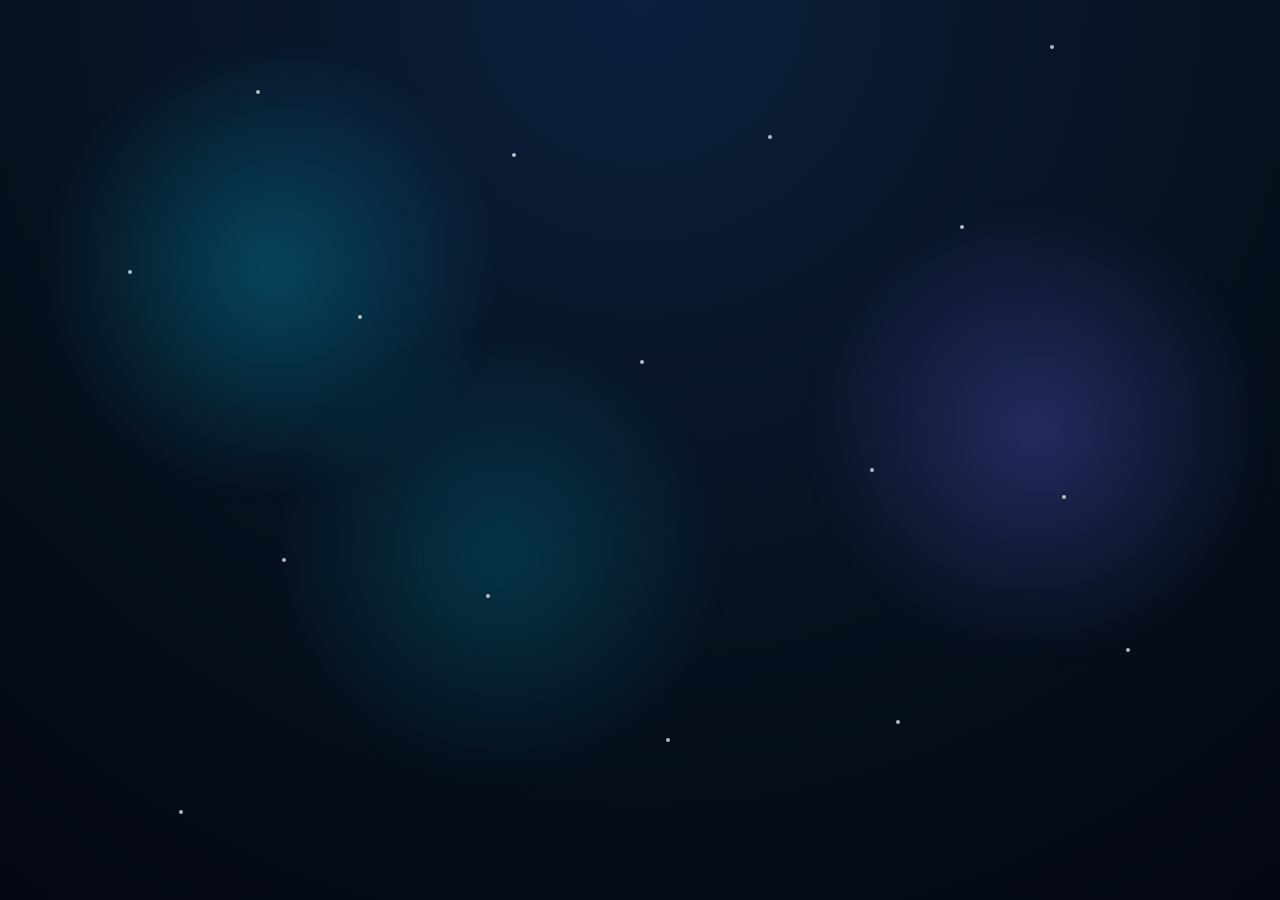
==== commit 0d5d211a: "Rebuild Apex Quant platform" ====
--- a/index.html
+++ b/index.html
@@ -1,597 +1,397 @@
 <!DOCTYPE html>
 <html lang="en">
 <head>
-    <meta charset="UTF-8">
-    <meta name="viewport" content="width=device-width, initial-scale=1.0">
-    <title>Apex Quant - Investment Platform</title>
-    <link rel="stylesheet" href="style.css">
+  <meta charset="UTF-8" />
+  <meta name="viewport" content="width=device-width, initial-scale=1.0" />
+  <title>Apex Quant</title>
+  <link rel="preconnect" href="https://fonts.googleapis.com" />
+  <link rel="preconnect" href="https://fonts.gstatic.com" crossorigin />
+  <link href="https://fonts.googleapis.com/css2?family=Inter:wght@400;500;600;700;800&display=swap" rel="stylesheet" />
+  <link rel="stylesheet" href="style.css" />
 </head>
 <body>
-    <!-- Background gradients for futuristic effect -->
-    <div class="bg-gradient"></div>
-    <div class="bg-gradient bg-gradient-2"></div>
-    <div class="bg-gradient bg-gradient-3"></div>
-    
-    <!-- Animated particles -->
-    <div class="particles-container">
-        <div class="particle"></div>
-        <div class="particle"></div>
-        <div class="particle"></div>
-        <div class="particle"></div>
-        <div class="particle"></div>
-        <div class="particle"></div>
-        <div class="particle"></div>
-        <div class="particle"></div>
-        <div class="particle"></div>
-        <div class="particle"></div>
-        <div class="particle"></div>
-        <div class="particle"></div>
-        <div class="particle"></div>
-        <div class="particle"></div>
-        <div class="particle"></div>
-        <div class="particle"></div>
-        <div class="particle"></div>
-        <div class="particle"></div>
+  <div class="bg-gradient"></div>
+  <div class="bg-gradient bg-gradient-2"></div>
+  <div class="bg-gradient bg-gradient-3"></div>
+
+  <div class="particles-container" aria-hidden="true">
+    <div class="particle"></div><div class="particle"></div><div class="particle"></div><div class="particle"></div>
+    <div class="particle"></div><div class="particle"></div><div class="particle"></div><div class="particle"></div>
+    <div class="particle"></div><div class="particle"></div><div class="particle"></div><div class="particle"></div>
+    <div class="particle"></div><div class="particle"></div><div class="particle"></div><div class="particle"></div>
+  </div>
+
+  <div class="app-shell">
+    <div id="auth-container" class="auth-wrapper hidden">
+      <div class="glass-card auth-card">
+        <div id="login-form" class="auth-form active">
+          <div class="auth-header">
+            <h1>Welcome Back</h1>
+            <p>Sign in to your Apex Quant account</p>
+          </div>
+          <div id="login-error" class="error-message"></div>
+          <form>
+            <label class="form-group">
+              <span>Email</span>
+              <input id="login-email" type="email" placeholder="you@example.com" required />
+            </label>
+            <label class="form-group">
+              <span>Password</span>
+              <input id="login-password" type="password" placeholder="Enter your password" required />
+            </label>
+            <button type="submit" class="btn btn-primary">Sign In</button>
+          </form>
+          <div class="form-footer">
+            <button id="show-reset-password" class="btn-link" type="button">Forgot password?</button>
+            <p>Don’t have an account? <button id="show-signup" class="btn-link" type="button">Sign up</button></p>
+          </div>
+        </div>
+
+        <div id="signup-form" class="auth-form">
+          <div class="auth-header">
+            <h1>Create Account</h1>
+            <p>Join Apex Quant and start earning</p>
+          </div>
+          <div id="signup-error" class="error-message"></div>
+          <div id="signup-success" class="success-message"></div>
+          <form>
+            <label class="form-group">
+              <span>Email</span>
+              <input id="signup-email" type="email" placeholder="you@example.com" required />
+            </label>
+            <label class="form-group">
+              <span>Password</span>
+              <input id="signup-password" type="password" placeholder="At least 6 characters" required />
+            </label>
+            <label class="form-group">
+              <span>Confirm Password</span>
+              <input id="signup-confirm-password" type="password" placeholder="Confirm your password" required />
+            </label>
+            <button type="submit" class="btn btn-primary">Create Account</button>
+          </form>
+          <div class="form-footer">
+            <p>Already have an account? <button id="show-login" class="btn-link" type="button">Sign in</button></p>
+          </div>
+        </div>
+
+        <div id="reset-password-form" class="auth-form">
+          <div class="auth-header">
+            <h1>Reset Password</h1>
+            <p>We’ll send you a reset link</p>
+          </div>
+          <div id="reset-error" class="error-message"></div>
+          <div id="reset-success" class="success-message"></div>
+          <form>
+            <label class="form-group">
+              <span>Email</span>
+              <input id="reset-email" type="email" placeholder="you@example.com" required />
+            </label>
+            <button type="submit" class="btn btn-primary">Send Reset Link</button>
+          </form>
+          <div class="form-footer">
+            <p>Remember your password? <button id="back-to-login" class="btn-link" type="button">Sign in</button></p>
+          </div>
+        </div>
+      </div>
     </div>
-    
-    <div class="app-container">
-        <!-- Auth Container -->
-        <div id="auth-container" class="auth-wrapper hidden">
-            <div class="glass-card auth-card">
-                <!-- Login Form -->
-                <div id="login-form" class="auth-form active">
-                    <div class="auth-header">
-                        <h1>Welcome Back</h1>
-                        <p class="subtitle">Sign in to your Apex Quant account</p>
-                    </div>
-
-                    <div id="login-error" class="error-message"></div>
-
-                    <form>
-                        <div class="form-group">
-                            <label for="login-email">Email Address</label>
-                            <input type="email" id="login-email" placeholder="you@example.com" required>
-                        </div>
-                        <div class="form-group">
-                            <label for="login-password">Password</label>
-                            <input type="password" id="login-password" placeholder="Enter your password" required>
-                        </div>
-                        <button type="submit" class="btn btn-primary">Sign In</button>
-                    </form>
-
-                    <div class="form-footer">
-                        <button type="button" id="show-reset-password" class="btn-link">Forgot password?</button>
-                        <p>
-                            Don't have an account? 
-                            <button type="button" id="show-signup" class="btn-link">Sign up</button>
-                        </p>
-                    </div>
-                </div>
-
-                <!-- Sign Up Form -->
-                <div id="signup-form" class="auth-form">
-                    <div class="auth-header">
-                        <h1>Create Account</h1>
-                        <p class="subtitle">Join Apex Quant and start earning</p>
-                    </div>
-
-                    <div id="signup-error" class="error-message"></div>
-                    <div id="signup-success" class="success-message"></div>
-
-                    <form>
-                        <div class="form-group">
-                            <label for="signup-email">Email Address</label>
-                            <input type="email" id="signup-email" placeholder="you@example.com" required>
-                        </div>
-                        <div class="form-group">
-                            <label for="signup-password">Password</label>
-                            <input type="password" id="signup-password" placeholder="At least 6 characters" required>
-                        </div>
-                        <div class="form-group">
-                            <label for="signup-confirm-password">Confirm Password</label>
-                            <input type="password" id="signup-confirm-password" placeholder="Confirm your password" required>
-                        </div>
-                        <button type="submit" class="btn btn-primary">Create Account</button>
-                    </form>
-
-                    <div class="form-footer">
-                        <p>
-                            Already have an account? 
-                            <button type="button" id="show-login" class="btn-link">Sign in</button>
-                        </p>
-                    </div>
-                </div>
-
-                <!-- Reset Password Form -->
-                <div id="reset-password-form" class="auth-form">
-                    <div class="auth-header">
-                        <h1>Reset Password</h1>
-                        <p class="subtitle">We'll send you a reset link</p>
-                    </div>
-
-                    <div id="reset-error" class="error-message"></div>
-                    <div id="reset-success" class="success-message"></div>
-
-                    <form>
-                        <div class="form-group">
-                            <label for="reset-email">Email Address</label>
-                            <input type="email" id="reset-email" placeholder="you@example.com" required>
-                        </div>
-                        <button type="submit" class="btn btn-primary">Send Reset Link</button>
-                    </form>
-
-                    <div class="form-footer">
-                        <p>
-                            Remember your password? 
-                            <button type="button" id="back-to-login" class="btn-link">Sign in</button>
-                        </p>
-                    </div>
-                </div>
-            </div>
-        </div>
-
-        <!-- Dashboard Container -->
-        <div id="dashboard-container" class="dashboard-layout hidden">
-            <!-- Sidebar -->
-            <aside class="sidebar">
-                <div class="sidebar-header">
-                    <h2>📊 Apex Quant</h2>
-                    <span class="sidebar-subtitle">Investment Platform</span>
-                </div>
-                
-                <nav class="sidebar-nav">
-                    <a href="#" class="nav-item active" data-section="home" onclick="navigateTo('home'); return false;">
-                        <span class="nav-icon">🏠</span>
-                        <span class="nav-text">Home</span>
-                    </a>
-                    <a href="#" class="nav-item" data-section="trading-ai" onclick="navigateTo('trading-ai'); return false;">
-                        <span class="nav-icon">🤖</span>
-                        <span class="nav-text">Trading AI</span>
-                    </a>
-                    <a href="#" class="nav-item" data-section="deposit" onclick="navigateTo('deposit'); return false;">
-                        <span class="nav-icon">💰</span>
-                        <span class="nav-text">Deposit</span>
-                    </a>
-                    <a href="#" class="nav-item" data-section="withdraw" onclick="navigateTo('withdraw'); return false;">
-                        <span class="nav-icon">💸</span>
-                        <span class="nav-text">Withdraw</span>
-                    </a>
-                    <a href="#" class="nav-item" data-section="contact" onclick="navigateTo('contact'); return false;">
-                        <span class="nav-icon">📞</span>
-                        <span class="nav-text">Support</span>
-                    </a>
-                </nav>
-
-                <div class="sidebar-footer">
-                    <div class="user-info">
-                        <span class="user-email" id="sidebar-user-email">User</span>
-                    </div>
-                    <button id="logout-btn" class="btn btn-logout">
-                        <span>🚪</span> Sign Out
-                    </button>
-                </div>
-
-                <!-- Mobile menu toggle -->
-                <button class="mobile-menu-toggle" onclick="toggleMobileMenu()">
-                    <span>☰</span>
-                </button>
-            </aside>
-
-            <!-- Main Content Area -->
-            <main class="main-content">
-                <!-- Home Section -->
-                <section id="section-home" class="dashboard-section active">
-                    <div class="section-header">
-                        <h1>Dashboard Overview</h1>
-                        <p class="subtitle">Welcome back, <span id="user-email">User</span></p>
-                    </div>
-
-                    <!-- Stats Cards -->
-                    <div class="stats-grid">
-                        <div class="glass-card stat-card">
-                            <div class="stat-icon">💰</div>
-                            <div class="stat-label">Account Balance</div>
-                            <div class="stat-value" id="balance-value">$0.00</div>
-                        </div>
-                        <div class="glass-card stat-card">
-                            <div class="stat-icon">📈</div>
-                            <div class="stat-label">Total Profit</div>
-                            <div class="stat-value profit" id="profit-value">$0.00</div>
-                        </div>
-                        <div class="glass-card stat-card">
-                            <div class="stat-icon">🎯</div>
-                            <div class="stat-label">Overall ROI</div>
-                            <div class="stat-value roi" id="roi-value">0%</div>
-                        </div>
-                    </div>
-
-                    <!-- Quick Actions -->
-                    <div class="quick-actions">
-                        <div class="glass-card quick-action-card" onclick="navigateTo('deposit')">
-                            <span class="qa-icon">💰</span>
-                            <span class="qa-text">Deposit Funds</span>
-                        </div>
-                        <div class="glass-card quick-action-card" onclick="navigateTo('withdraw')">
-                            <span class="qa-icon">💸</span>
-                            <span class="qa-text">Withdraw Funds</span>
-                        </div>
-                        <div class="glass-card quick-action-card" onclick="navigateTo('trading-ai')">
-                            <span class="qa-icon">🤖</span>
-                            <span class="qa-text">Start Investing</span>
-                        </div>
-                    </div>
-
-                    <!-- Recent Activity -->
-                    <div class="glass-card" style="margin-top: 32px; padding: 24px;">
-                        <h3 style="color: white; margin-bottom: 20px;">Recent Activity</h3>
-                        <div id="recent-activity-list">
-                            <p class="empty-state">No recent activity</p>
-                        </div>
-                    </div>
-                </section>
-
-                <!-- Trading AI Section -->
-                <section id="section-trading-ai" class="dashboard-section">
-                    <div class="section-header">
-                        <h1>Trading AI</h1>
-                        <p class="subtitle">Invest in our AI-powered trading tiers and earn guaranteed returns</p>
-                    </div>
-
-                    <!-- Investment Tiers -->
-                    <div class="section-title">Investment Tiers</div>
-                    <p class="section-subtitle">Choose a tier and start earning guaranteed returns in 14 days!</p>
-                    
-                    <div class="tiers-grid">
-                        <!-- Tier 1 -->
-                        <div class="glass-card tier-card tier-1">
-                            <div class="tier-badge">Tier 1</div>
-                            <div class="tier-roi">100%</div>
-                            <div class="tier-roi-label">ROI</div>
-                            <div class="tier-range">$100 - $499</div>
-                            <div class="tier-term">14 days term</div>
-                            <div class="tier-input-group">
-                                <input type="number" id="amount-tier-1" placeholder="Amount ($)" min="100" max="499">
-                                <button class="btn btn-primary" onclick="invest(1)">Invest</button>
-                            </div>
-                        </div>
-
-                        <!-- Tier 2 -->
-                        <div class="glass-card tier-card tier-2">
-                            <div class="tier-badge">Tier 2</div>
-                            <div class="tier-roi">150%</div>
-                            <div class="tier-roi-label">ROI</div>
-                            <div class="tier-range">$500 - $3,999</div>
-                            <div class="tier-term">14 days term</div>
-                            <div class="tier-input-group">
-                                <input type="number" id="amount-tier-2" placeholder="Amount ($)" min="500" max="3999">
-                                <button class="btn btn-primary" onclick="invest(2)">Invest</button>
-                            </div>
-                        </div>
-
-                        <!-- Tier 3 -->
-                        <div class="glass-card tier-card tier-3">
-                            <div class="tier-badge">Tier 3</div>
-                            <div class="tier-roi">200%</div>
-                            <div class="tier-roi-label">ROI</div>
-                            <div class="tier-range">$4,000 - $9,999</div>
-                            <div class="tier-term">14 days term</div>
-                            <div class="tier-input-group">
-                                <input type="number" id="amount-tier-3" placeholder="Amount ($)" min="4000" max="9999">
-                                <button class="btn btn-primary" onclick="invest(3)">Invest</button>
-                            </div>
-                        </div>
-
-                        <!-- Tier 4 -->
-                        <div class="glass-card tier-card tier-4">
-                            <div class="tier-badge">VIP</div>
-                            <div class="tier-roi">300%</div>
-                            <div class="tier-roi-label">ROI</div>
-                            <div class="tier-range">$10,000+</div>
-                            <div class="tier-term">14 days term</div>
-                            <div class="tier-input-group">
-                                <input type="number" id="amount-tier-4" placeholder="Amount ($)" min="10000">
-                                <button class="btn btn-primary" onclick="invest(4)">Invest</button>
-                            </div>
-                        </div>
-                    </div>
-
-                    <!-- Active Investments -->
-                    <div class="section-title" style="margin-top: 48px;">Active Investments</div>
-                    <div id="active-investments" class="glass-card investments-list">
-                        <p class="no-investments">No active investments yet. Choose a tier above to start earning!</p>
-                    </div>
-                </section>
-
-                <!-- Deposit Section (USDT) -->
-                <section id="section-deposit" class="dashboard-section">
-                    <div class="section-header">
-                        <h1>Deposit USDT</h1>
-                        <p class="subtitle">Select a network and send USDT to fund your account</p>
-                    </div>
-
-                    <div class="deposit-container">
-                        <!-- Wallet Address Card -->
-                        <div class="glass-card deposit-wallet-card">
-                            <div class="wallet-header">
-                                <img src="https://assets.coingecko.com/coins/images/325/small/Tether.png" alt="USDT" class="usdt-logo">
-                                <span class="wallet-title">USDT Deposit</span>
-                            </div>
-                            
-                            <!-- Network Selection Tabs -->
-                            <div class="network-tabs">
-                                <div class="network-tab active" data-network="bsc" onclick="selectNetwork('bsc')">
-                                    <span class="network-tab-icon">🔗</span>
-                                    <span class="network-tab-name">BSC</span>
-                                    <span class="network-tab-chain">BEP-20</span>
-                                </div>
-                                <div class="network-tab" data-network="tron" onclick="selectNetwork('tron')">
-                                    <span class="network-tab-icon">🔶</span>
-                                    <span class="network-tab-name">Tron</span>
-                                    <span class="network-tab-chain">TRC-20</span>
-                                </div>
-                            </div>
-                            
-                            <!-- BSC Info -->
-                            <div id="network-bsc" class="network-info">
-                                <div class="qr-container">
-                                    <img src="https://api.qrserver.com/v1/create-qr-code/?size=180x180&data=0xbe438a2c7fe9bb534a8b8d06c96e42e9b6620812" alt="BSC QR Code" class="qr-code">
-                                </div>
-                                
-                                <div class="wallet-address-container">
-                                    <label class="wallet-label">BSC (BEP-20) Address</label>
-                                    <div class="wallet-address-box">
-                                        <code id="deposit-address-bsc">0xbe438a2c7fe9bb534a8b8d06c96e42e9b6620812</code>
-                                        <button class="copy-btn" onclick="copyDepositAddress('bsc')" title="Copy address">
-                                            <span>📋</span>
-                                        </button>
-                                    </div>
-                                </div>
-                            </div>
-                            
-                            <!-- Tron Info -->
-                            <div id="network-tron" class="network-info" style="display: none;">
-                                <div class="qr-container">
-                                    <img src="https://api.qrserver.com/v1/create-qr-code/?size=180x180&data=TEmM5aKQTcwQSdnZMGXMeEJMHB6Ko7noqJ" alt="TRON QR Code" class="qr-code">
-                                </div>
-                                
-                                <div class="wallet-address-container">
-                                    <label class="wallet-label">Tron (TRC-20) Address</label>
-                                    <div class="wallet-address-box">
-                                        <code id="deposit-address-tron">TEmM5aKQTcwQSdnZMGXMeEJMHB6Ko7noqJ</code>
-                                        <button class="copy-btn" onclick="copyDepositAddress('tron')" title="Copy address">
-                                            <span>📋</span>
-                                        </button>
-                                    </div>
-                                </div>
-                            </div>
-                            
-                            <div class="wallet-notice">
-                                <span class="notice-icon">⚠️</span>
-                                <span>Send only USDT on the selected network. Other tokens may be lost.</span>
-                            </div>
-                        </div>
-
-                        <!-- Deposit Form Card -->
-                        <div class="glass-card deposit-form-card">
-                            <h3>Submit Deposit</h3>
-                            <p class="form-description">After sending USDT, enter the transaction hash to confirm your deposit.</p>
-                            
-                            <form id="deposit-form">
-                                <input type="hidden" id="selected-network" value="bsc">
-                                
-                                <div class="form-group">
-                                    <label for="deposit-amount">Amount Deposited (USD)</label>
-                                    <input type="number" id="deposit-amount" placeholder="Enter amount" min="1" step="0.01" required>
-                                </div>
-                                
-                                <div class="form-group">
-                                    <label for="deposit-txhash">Transaction Hash (TX Hash)</label>
-                                    <input type="text" id="deposit-txhash" placeholder="e.g. 0x1234... or TX_HASH" required>
-                                </div>
-                                
-                                <button type="submit" class="btn btn-primary btn-deposit">Submit Deposit</button>
-                            </form>
-                            
-                            <div id="deposit-message" class="transaction-message"></div>
-                        </div>
-                    </div>
-
-                    <!-- Deposit History -->
-                    <div class="glass-card" style="margin-top: 32px; padding: 24px;">
-                        <h3 style="color: white; margin-bottom: 20px;">Your Deposit History</h3>
-                        <div id="deposit-history" style="margin-top:30px;"></div>
-                    </div>
-                    <script>
-                      setTimeout(async () => {
-                        const { data: { user } } = await supabase.auth.getUser();
-                        if (!user) return;
-                        const { data: deposits, error } = await supabase
-                          .from('deposits')
-                          .select('*')
-                          .eq('user_id', user.id);
-                        const container = document.getElementById('deposit-history');
-                        if (container) {
-                          container.innerHTML = '<p style="color:yellow;padding:10px;">DEBUG: ' + 
-                            (deposits ? deposits.length + ' deposits found. First amount: $' + deposits[0]?.amount + ', Status: ' + deposits[0]?.status : 'NO DATA') +
-                            (error ? ' ERROR: ' + error.message : '') +
-                            '</p>';
-                        }
-                      }, 2000);
-                    </script>
-                </section>
-
-                <!-- Withdraw Section -->
-                <section id="section-withdraw" class="dashboard-section">
-                    <div class="section-header">
-                        <h1>Withdraw Funds</h1>
-                        <p class="subtitle">Transfer your earnings to your preferred payment method</p>
-                    </div>
-
-                    <div class="glass-card withdraw-card">
-                        <!-- Current Balance -->
-                        <div class="withdraw-balance-display">
-                            <span class="balance-label">Available Balance</span>
-                            <span class="balance-amount" id="withdraw-balance">$0.00</span>
-                        </div>
-
-                        <!-- Method Selection -->
-                        <div class="method-selection">
-                            <label class="method-label">Select Withdrawal Method</label>
-                            <div class="method-buttons">
-                                <button type="button" class="method-btn" data-method="paypal" onclick="selectWithdrawalMethod('paypal')">
-                                    <svg class="method-icon" viewBox="0 0 24 24" fill="currentColor">
-                                        <path d="M7.076 21.337H2.47a.641.641 0 0 1-.633-.74L4.944 3.72a.77.77 0 0 1 .757-.661h6.828c2.235 0 3.955.48 5.113 1.428.521.427.905 1.004 1.148 1.727.142.423.214.873.214 1.346 0 .246-.013.489-.038.73a5.72 5.72 0 0 1-.22.991c-.073.21-.18.412-.318.603a3.2 3.2 0 0 1-.483.507c-.184.155-.388.29-.606.402.387.114.754.274 1.092.476.57.34 1.02.79 1.328 1.33.308.54.465 1.17.465 1.882 0 .76-.17 1.448-.505 2.054-.336.607-.822 1.12-1.444 1.526-.623.406-1.37.71-2.22.904-.85.194-1.79.292-2.79.292H8.74l-.696 1.954H7.076v.002z"/>
-                                    </svg>
-                                    <span>PayPal</span>
-                                </button>
-                                <button type="button" class="method-btn" data-method="bank" onclick="selectWithdrawalMethod('bank')">
-                                    <svg class="method-icon" viewBox="0 0 24 24" fill="currentColor">
-                                        <path d="M4 10h3v7H4v-7zm6.5 0h3v7h-3v-7zm6.5 0h3v7h-3v-7zM2 19h20v3H2v-3zm1-1h18V9H3v9zm2-7h3V5H5v6zm2 0h3V5H7v6z"/>
-                                    </svg>
-                                    <span>Bank</span>
-                                </button>
-                                <button type="button" class="method-btn active" data-method="usdt" onclick="selectWithdrawalMethod('usdt')">
-                                    <svg class="method-icon" viewBox="0 0 24 24" fill="currentColor">
-                                        <path d="M12 2C6.48 2 2 6.48 2 12s4.48 10 10 10 10-4.48 10-10S17.52 2 12 2zm0 18c-4.41 0-8-3.59-8-8s3.59-8 8-8 8 3.59 8 8-3.59 8-8 8zm.31-8.86c-1.77-.45-2.34-.94-2.34-1.67 0-.84.79-1.43 2.1-1.43 1.38 0 1.9.66 1.94 1.64h1.71c-.05-1.34-.87-2.57-2.49-2.97V5H10.9v1.69c-1.51.32-2.72 1.3-2.72 2.81 0 1.79 1.49 2.69 3.66 3.21 1.95.46 2.34 1.15 2.34 1.87 0 .53-.39 1.39-2.1 1.39-1.6 0-2.23-.72-2.32-1.64H8.04c.1 1.7 1.36 2.66 2.86 2.97V19h2.34v-1.67c1.52-.29 2.72-1.16 2.73-2.77-.01-2.2-1.9-2.96-3.66-3.42z"/>
-                                    </svg>
-                                    <span>USDT</span>
-                                </button>
-                                <button type="button" class="method-btn" data-method="cashapp" onclick="selectWithdrawalMethod('cashapp')">
-                                    <svg class="method-icon" viewBox="0 0 24 24" fill="currentColor">
-                                        <path d="M12 2C6.48 2 2 6.48 2 12s4.48 10 10 10 10-4.48 10-10S17.52 2 12 2zm1.41 16.09V20h-2.67v-1.93c-1.71-.36-3.16-1.46-3.27-3.4h1.96c.1 1.05.82 1.87 2.65 1.87 1.96 0 2.4-.98 2.4-1.59 0-.83-.44-1.61-2.67-2.14-2.48-.6-4.18-1.62-4.18-3.67 0-1.72 1.39-2.84 3.11-3.21V4h2.67v1.95c1.86.45 2.79 1.86 2.85 3.39H14.3c-.05-1.11-.64-1.87-2.22-1.87-1.5 0-2.4.68-2.4 1.64 0 .84.65 1.39 2.67 1.91s4.18 1.39 4.18 3.91c-.01 1.83-1.38 2.83-3.12 3.16z"/>
-                                    </svg>
-                                    <span>CashApp</span>
-                                </button>
-                            </div>
-                        </div>
-
-                        <!-- Method Details Forms -->
-                        <form id="withdraw-form" class="withdraw-form">
-                            <div id="method-details-paypal" class="method-details">
-                                <div class="form-group">
-                                    <label for="paypal-email">PayPal Email</label>
-                                    <input type="email" id="paypal-email" placeholder="your@email.com">
-                                </div>
-                            </div>
-                            
-                            <div id="method-details-bank" class="method-details" style="display: none;">
-                                <div class="form-group">
-                                    <label for="bank-iban">IBAN</label>
-                                    <input type="text" id="bank-iban" placeholder="GB82WEST12345698765432">
-                                </div>
-                                <div class="form-group">
-                                    <label for="bank-bic">BIC / Swift</label>
-                                    <input type="text" id="bank-bic" placeholder="WESTGB2L">
-                                </div>
-                            </div>
-                            
-                            <div id="method-details-usdt" class="method-details">
-                                <div class="form-group">
-                                    <label for="usdt-address">USDT (BEP-20) Address</label>
-                                    <input type="text" id="usdt-address" placeholder="0x...">
-                                </div>
-                            </div>
-                            
-                            <div id="method-details-cashapp" class="method-details" style="display: none;">
-                                <div class="form-group">
-                                    <label for="cashapp-cashtag">CashApp $Cashtag</label>
-                                    <input type="text" id="cashapp-cashtag" placeholder="$yourname">
-                                </div>
-                            </div>
-
-                            <div class="form-group">
-                                <label for="withdraw-amount">Amount to Withdraw (USD)</label>
-                                <input type="number" id="withdraw-amount" placeholder="Enter amount" min="1" step="0.01" required>
-                            </div>
-                            
-                            <button type="submit" class="btn btn-primary btn-withdraw">Submit Withdrawal Request</button>
-                        </form>
-
-                        <div id="withdraw-message" class="transaction-message"></div>
-                    </div>
-
-                    <!-- Withdrawal History -->
-                    <div class="glass-card" style="margin-top: 32px; padding: 24px;">
-                        <h3 style="color: white; margin-bottom: 20px;">Your Withdrawal History</h3>
-                        <div id="withdrawal-history" style="margin-top:30px;"></div>
-                    </div>
-                </section>
-
-                <!-- Contact Support Section -->
-                <section id="section-contact" class="dashboard-section">
-                    <div class="section-header">
-                        <h1>Contact Support</h1>
-                        <p class="subtitle">We're here to help. Send us a message and we'll get back to you.</p>
-                    </div>
-
-                    <div class="glass-card contact-card">
-                        <!-- Formspree Form Integration -->
-                        <form 
-                            id="contact-form" 
-                            class="formspree-form"
-                            action="https://formspree.io/f/mpqvabgw" 
-                            method="POST"
-                        >
-                            <div class="form-group">
-                                <label for="contact-name">Your Name</label>
-                                <input type="text" id="contact-name" name="name" placeholder="John Doe" required>
-                            </div>
-                            <div class="form-group">
-                                <label for="contact-email">Email Address</label>
-                                <input type="email" id="contact-email" name="email" placeholder="you@example.com" required>
-                            </div>
-                            <div class="form-group">
-                                <label for="contact-message">Message</label>
-                                <textarea id="contact-message" name="message" rows="5" placeholder="How can we help you?" required></textarea>
-                            </div>
-                            <button type="submit" class="btn btn-primary">Send Message</button>
-                            
-                            <!-- Success/Error Messages -->
-                            <div id="contact-form-success" class="success-message" style="display: none; margin-top: 16px;">
-                                Message sent! We'll get back to you shortly.
-                            </div>
-                            <div id="contact-form-error" class="error-message" style="display: none; margin-top: 16px;">
-                                Failed to send message. Please try again or email us directly.
-                            </div>
-                        </form>
-                        
-                        <!-- Direct Email Contact -->
-                        <div class="contact-email-direct">
-                            <p>Prefer email? Contact us directly at:</p>
-                            <a href="mailto:apexquant.support@proton.me" class="contact-email-link">
-                                apexquant.support@proton.me
-                            </a>
-                        </div>
-                    </div>
-                </section>
-            </main>
-
-            <!-- Mobile Bottom Navigation -->
-            <nav class="mobile-bottom-nav">
-                <a href="#" class="mobile-nav-item active" data-section="home" onclick="navigateTo('home'); return false;">
-                    <span class="mobile-nav-icon">🏠</span>
-                    <span class="mobile-nav-text">Home</span>
-                </a>
-                <a href="#" class="mobile-nav-item" data-section="trading-ai" onclick="navigateTo('trading-ai'); return false;">
-                    <span class="mobile-nav-icon">🤖</span>
-                    <span class="mobile-nav-text">Invest</span>
-                </a>
-                <a href="#" class="mobile-nav-item" data-section="deposit" onclick="navigateTo('deposit'); return false;">
-                    <span class="mobile-nav-icon">💰</span>
-                    <span class="mobile-nav-text">Deposit</span>
-                </a>
-                <a href="#" class="mobile-nav-item" data-section="withdraw" onclick="navigateTo('withdraw'); return false;">
-                    <span class="mobile-nav-icon">💸</span>
-                    <span class="mobile-nav-text">Withdraw</span>
-                </a>
-                <a href="#" class="mobile-nav-item" data-section="contact" onclick="navigateTo('contact'); return false;">
-                    <span class="mobile-nav-icon">📞</span>
-                    <span class="mobile-nav-text">Support</span>
-                </a>
-            </nav>
-        </div>
+
+    <div id="dashboard-container" class="dashboard-layout hidden">
+      <aside class="sidebar">
+        <div class="sidebar-header">
+          <h2>📊 Apex Quant</h2>
+          <span>Investment Platform</span>
+        </div>
+        <nav class="sidebar-nav">
+          <a href="#" class="nav-item active" data-section="home" onclick="navigateTo('home'); return false;">🏠 Home</a>
+          <a href="#" class="nav-item" data-section="trading-ai" onclick="navigateTo('trading-ai'); return false;">🤖 Trading AI</a>
+          <a href="#" class="nav-item" data-section="deposit" onclick="navigateTo('deposit'); return false;">💰 Deposit</a>
+          <a href="#" class="nav-item" data-section="withdraw" onclick="navigateTo('withdraw'); return false;">💸 Withdraw</a>
+          <a href="#" class="nav-item" data-section="contact" onclick="navigateTo('contact'); return false;">📞 Support</a>
+        </nav>
+        <div class="sidebar-footer">
+          <div class="user-info" id="sidebar-user-email">User</div>
+          <button id="logout-btn" class="btn btn-logout" type="button">🚪 Sign Out</button>
+        </div>
+        <button class="mobile-menu-toggle" onclick="toggleMobileMenu()" type="button">☰</button>
+      </aside>
+
+      <main class="main-content">
+        <section id="section-home" class="dashboard-section active">
+          <div class="section-header">
+            <h1>Dashboard Overview</h1>
+            <p class="subtitle">Welcome back, <span id="user-email">User</span></p>
+          </div>
+          <div class="stats-grid">
+            <div class="glass-card stat-card">
+              <div class="stat-icon">💰</div>
+              <div class="stat-label">Account Balance</div>
+              <div class="stat-value" id="balance-value">$0.00</div>
+            </div>
+            <div class="glass-card stat-card">
+              <div class="stat-icon">📈</div>
+              <div class="stat-label">Total Profit</div>
+              <div class="stat-value profit" id="profit-value">$0.00</div>
+            </div>
+            <div class="glass-card stat-card">
+              <div class="stat-icon">🎯</div>
+              <div class="stat-label">Overall ROI</div>
+              <div class="stat-value roi" id="roi-value">0%</div>
+            </div>
+          </div>
+
+          <div class="quick-actions">
+            <div class="glass-card quick-action-card" onclick="navigateTo('deposit')">
+              <span class="qa-icon">💰</span><span class="qa-text">Deposit Funds</span>
+            </div>
+            <div class="glass-card quick-action-card" onclick="navigateTo('withdraw')">
+              <span class="qa-icon">💸</span><span class="qa-text">Withdraw Funds</span>
+            </div>
+            <div class="glass-card quick-action-card" onclick="navigateTo('trading-ai')">
+              <span class="qa-icon">🤖</span><span class="qa-text">Start Investing</span>
+            </div>
+          </div>
+
+          <div class="glass-card activity-card">
+            <h3>Recent Activity</h3>
+            <div id="recent-activity-list"><p class="empty-state">No recent activity</p></div>
+          </div>
+        </section>
+
+        <section id="section-trading-ai" class="dashboard-section">
+          <div class="section-header">
+            <h1>Trading AI</h1>
+            <p class="subtitle">Invest in our AI-powered trading tiers and earn guaranteed returns</p>
+          </div>
+          <div class="section-title">Investment Tiers</div>
+          <p class="section-subtitle">Choose a tier and start earning guaranteed returns in 14 days!</p>
+
+          <div class="tiers-grid">
+            <div class="glass-card tier-card tier-1">
+              <div class="tier-badge">Tier 1</div>
+              <div class="tier-roi">100%</div>
+              <div class="tier-roi-label">ROI</div>
+              <div class="tier-range">$100 - $499</div>
+              <div class="tier-term">14 days term</div>
+              <div class="tier-input-group">
+                <input type="number" id="amount-tier-1" placeholder="Amount ($)" min="100" max="499" />
+                <button type="button" class="btn btn-primary" onclick="invest(1)">Invest</button>
+              </div>
+            </div>
+
+            <div class="glass-card tier-card tier-2">
+              <div class="tier-badge">Tier 2</div>
+              <div class="tier-roi">150%</div>
+              <div class="tier-roi-label">ROI</div>
+              <div class="tier-range">$500 - $3,999</div>
+              <div class="tier-term">14 days term</div>
+              <div class="tier-input-group">
+                <input type="number" id="amount-tier-2" placeholder="Amount ($)" min="500" max="3999" />
+                <button type="button" class="btn btn-primary" onclick="invest(2)">Invest</button>
+              </div>
+            </div>
+
+            <div class="glass-card tier-card tier-3">
+              <div class="tier-badge">Tier 3</div>
+              <div class="tier-roi">200%</div>
+              <div class="tier-roi-label">ROI</div>
+              <div class="tier-range">$4,000 - $9,999</div>
+              <div class="tier-term">14 days term</div>
+              <div class="tier-input-group">
+                <input type="number" id="amount-tier-3" placeholder="Amount ($)" min="4000" max="9999" />
+                <button type="button" class="btn btn-primary" onclick="invest(3)">Invest</button>
+              </div>
+            </div>
+
+            <div class="glass-card tier-card tier-4">
+              <div class="tier-badge">VIP</div>
+              <div class="tier-roi">300%</div>
+              <div class="tier-roi-label">ROI</div>
+              <div class="tier-range">$10,000+</div>
+              <div class="tier-term">14 days term</div>
+              <div class="tier-input-group">
+                <input type="number" id="amount-tier-4" placeholder="Amount ($)" min="10000" />
+                <button type="button" class="btn btn-primary" onclick="invest(4)">Invest</button>
+              </div>
+            </div>
+          </div>
+
+          <div class="section-title" style="margin-top: 48px;">Active Investments</div>
+          <div id="active-investments" class="glass-card investments-list">
+            <p class="no-investments">No active investments yet. Choose a tier above to start earning!</p>
+          </div>
+        </section>
+
+        <section id="section-deposit" class="dashboard-section">
+          <div class="section-header">
+            <h1>Deposit USDT</h1>
+            <p class="subtitle">Select a network and send USDT to fund your account</p>
+          </div>
+          <div class="deposit-container">
+            <div class="glass-card deposit-wallet-card">
+              <div class="wallet-header">
+                <img src="https://assets.coingecko.com/coins/images/325/small/Tether.png" alt="USDT" class="usdt-logo" />
+                <span class="wallet-title">USDT Deposit</span>
+              </div>
+              <div class="network-tabs">
+                <div class="network-tab active" data-network="bsc" onclick="selectNetwork('bsc')">
+                  <span class="network-tab-icon">🔗</span><span class="network-tab-name">BSC</span><span class="network-tab-chain">BEP-20</span>
+                </div>
+                <div class="network-tab" data-network="tron" onclick="selectNetwork('tron')">
+                  <span class="network-tab-icon">🔶</span><span class="network-tab-name">Tron</span><span class="network-tab-chain">TRC-20</span>
+                </div>
+              </div>
+
+              <div id="network-bsc" class="network-info">
+                <div class="qr-container">
+                  <img src="https://api.qrserver.com/v1/create-qr-code/?size=200x200&data=0xbe438a2c7fe9bb534a8b8d06c96e42e9b6620812" alt="BSC QR Code" class="qr-code" />
+                </div>
+                <div class="wallet-address-container">
+                  <label class="wallet-label">BSC (BEP-20) Address</label>
+                  <div class="wallet-address-box">
+                    <code id="deposit-address-bsc">0xbe438a2c7fe9bb534a8b8d06c96e42e9b6620812</code>
+                    <button class="copy-btn" onclick="copyDepositAddress('bsc')" type="button" title="Copy address">📋</button>
+                  </div>
+                </div>
+              </div>
+
+              <div id="network-tron" class="network-info" style="display:none;">
+                <div class="qr-container">
+                  <img src="https://api.qrserver.com/v1/create-qr-code/?size=200x200&data=TEmM5aKQTcwQSdnZMGXMeEJMHB6Ko7noqJ" alt="TRON QR Code" class="qr-code" />
+                </div>
+                <div class="wallet-address-container">
+                  <label class="wallet-label">Tron (TRC-20) Address</label>
+                  <div class="wallet-address-box">
+                    <code id="deposit-address-tron">TEmM5aKQTcwQSdnZMGXMeEJMHB6Ko7noqJ</code>
+                    <button class="copy-btn" onclick="copyDepositAddress('tron')" type="button" title="Copy address">📋</button>
+                  </div>
+                </div>
+              </div>
+
+              <div class="wallet-notice">
+                <span>⚠️</span> Send only USDT on the selected network. Other tokens may be lost.
+              </div>
+            </div>
+
+            <div class="glass-card deposit-form-card">
+              <h3>Submit Deposit</h3>
+              <p class="form-description">After sending USDT, enter the transaction hash to confirm your deposit.</p>
+              <form id="deposit-form">
+                <input type="hidden" id="selected-network" value="bsc" />
+                <label class="form-group">
+                  <span>Amount Deposited (USD)</span>
+                  <input id="deposit-amount" type="number" placeholder="Enter amount" min="1" step="0.01" required />
+                </label>
+                <label class="form-group">
+                  <span>Transaction Hash</span>
+                  <input id="deposit-txhash" type="text" placeholder="e.g. 0x1234... or TX_HASH" required />
+                </label>
+                <button type="submit" class="btn btn-primary">Submit Deposit</button>
+              </form>
+              <div id="deposit-message" class="transaction-message"></div>
+            </div>
+          </div>
+
+          <div class="glass-card history-card">
+            <h3>Your Deposit History</h3>
+            <div id="deposit-history"></div>
+          </div>
+        </section>
+
+        <section id="section-withdraw" class="dashboard-section">
+          <div class="section-header">
+            <h1>Withdraw Funds</h1>
+            <p class="subtitle">Transfer your earnings to your preferred payment method</p>
+          </div>
+
+          <div class="glass-card withdraw-card">
+            <div class="withdraw-balance-display">
+              <span class="balance-label">Available Balance</span>
+              <span class="balance-amount" id="withdraw-balance">$0.00</span>
+            </div>
+
+            <div class="method-selection">
+              <label class="method-label">Select Withdrawal Method</label>
+              <div class="method-buttons">
+                <button type="button" class="method-btn" data-method="paypal" onclick="selectWithdrawalMethod('paypal')">PayPal</button>
+                <button type="button" class="method-btn" data-method="bank" onclick="selectWithdrawalMethod('bank')">Bank</button>
+                <button type="button" class="method-btn active" data-method="usdt" onclick="selectWithdrawalMethod('usdt')">USDT</button>
+                <button type="button" class="method-btn" data-method="cashapp" onclick="selectWithdrawalMethod('cashapp')">CashApp</button>
+              </div>
+            </div>
+
+            <form id="withdraw-form" class="withdraw-form">
+              <div id="method-details-paypal" class="method-details" style="display:none;">
+                <label class="form-group">
+                  <span>PayPal Email</span>
+                  <input id="paypal-email" type="email" placeholder="your@email.com" />
+                </label>
+              </div>
+              <div id="method-details-bank" class="method-details" style="display:none;">
+                <label class="form-group">
+                  <span>IBAN</span>
+                  <input id="bank-iban" type="text" placeholder="GB82WEST12345698765432" />
+                </label>
+                <label class="form-group">
+                  <span>BIC / Swift</span>
+                  <input id="bank-bic" type="text" placeholder="WESTGB2L" />
+                </label>
+              </div>
+              <div id="method-details-usdt" class="method-details">
+                <label class="form-group">
+                  <span>USDT (BEP-20) Address</span>
+                  <input id="usdt-address" type="text" placeholder="0x..." />
+                </label>
+              </div>
+              <div id="method-details-cashapp" class="method-details" style="display:none;">
+                <label class="form-group">
+                  <span>CashApp $Cashtag</span>
+                  <input id="cashapp-cashtag" type="text" placeholder="$yourname" />
+                </label>
+              </div>
+
+              <label class="form-group">
+                <span>Amount to Withdraw (USD)</span>
+                <input id="withdraw-amount" type="number" placeholder="Enter amount" min="1" step="0.01" required />
+              </label>
+              <button type="submit" class="btn btn-primary">Submit Withdrawal Request</button>
+            </form>
+            <div id="withdraw-message" class="transaction-message"></div>
+          </div>
+
+          <div class="glass-card history-card">
+            <h3>Your Withdrawal History</h3>
+            <div id="withdrawal-history"></div>
+          </div>
+        </section>
+
+        <section id="section-contact" class="dashboard-section">
+          <div class="section-header">
+            <h1>Contact Support</h1>
+            <p class="subtitle">We’re here to help. Send us a message and we’ll get back to you.</p>
+          </div>
+          <div class="glass-card contact-card">
+            <form id="contact-form" class="formspree-form" action="https://formspree.io/f/mpqvabgw" method="POST">
+              <label class="form-group">
+                <span>Your Name</span>
+                <input id="contact-name" name="name" type="text" placeholder="John Doe" required />
+              </label>
+              <label class="form-group">
+                <span>Email</span>
+                <input id="contact-email" name="email" type="email" placeholder="you@example.com" required />
+              </label>
+              <label class="form-group">
+                <span>Message</span>
+                <textarea id="contact-message" name="message" rows="5" placeholder="How can we help?" required></textarea>
+              </label>
+              <button type="submit" class="btn btn-primary">Send Message</button>
+            </form>
+            <p class="support-link">Direct email: <a href="mailto:apexquant.support@proton.me">apexquant.support@proton.me</a></p>
+          </div>
+        </section>
+      </main>
     </div>
-
-    <script type="module" src="app.js"></script>
+  </div>
+
+  <script type="module" src="app.js"></script>
 </body>
 </html>
--- a/style.css
+++ b/style.css
@@ -1,1959 +1,631 @@
-/* =====================================================
-   Apex Quant - Investment Platform Styles
-   Futuristic, Professional, Responsive Design
-   ===================================================== */
-
-/* Import Google Fonts */
-@import url('https://fonts.googleapis.com/css2?family=Space+Grotesk:wght@300;400;500;600;700&family=Inter:wght@300;400;500;600;700&display=swap');
-
-/* CSS Variables - Futuristic Theme */
 :root {
-    /* Primary Neon Colors */
-    --neon-blue: #00d4ff;
-    --neon-cyan: #00f5d4;
-    --electric-purple: #bf5af2;
-    --neon-pink: #ff375f;
-    --neon-green: #30d158;
-    --neon-orange: #ff9f0a;
-    
-    /* Base Colors */
-    --primary: #6366f1;
-    --primary-dark: #4f46e5;
-    --secondary: #a855f7;
-    --success: #2ed573;
-    --warning: #ffa502;
-    --danger: #ff4757;
-    
-    /* Background Colors */
-    --dark-bg: #050511;
-    --dark-bg-secondary: #0a0a1a;
-    --dark-bg-tertiary: #12122a;
-    
-    /* Glass Colors */
-    --glass-bg: rgba(15, 15, 35, 0.7);
-    --glass-bg-hover: rgba(20, 20, 45, 0.8);
-    --glass-border: rgba(255, 255, 255, 0.08);
-    --glass-border-hover: rgba(255, 255, 255, 0.15);
-    --glass-glow: rgba(99, 102, 241, 0.2);
-    
-    /* Text Colors */
-    --text-primary: #ffffff;
-    --text-secondary: rgba(255, 255, 255, 0.7);
-    --text-muted: rgba(255, 255, 255, 0.5);
-    
-    /* Spacing */
-    --space-xs: 4px;
-    --space-sm: 8px;
-    --space-md: 16px;
-    --space-lg: 24px;
-    --space-xl: 32px;
-    --space-2xl: 48px;
-    
-    /* Border Radius */
-    --radius-sm: 8px;
-    --radius-md: 12px;
-    --radius-lg: 16px;
-    --radius-xl: 20px;
-    --radius-2xl: 24px;
-    
-    /* Shadows */
-    --shadow-sm: 0 2px 8px rgba(0, 0, 0, 0.3);
-    --shadow-md: 0 4px 16px rgba(0, 0, 0, 0.4);
-    --shadow-lg: 0 8px 32px rgba(0, 0, 0, 0.5);
-    --shadow-neon: 0 0 30px rgba(0, 212, 255, 0.3);
-    --shadow-glow: 0 0 60px rgba(99, 102, 241, 0.4);
-    
-    /* Transitions */
-    --transition-fast: 0.15s ease;
-    --transition-base: 0.3s ease;
-    --transition-slow: 0.5s ease;
-}
-
-/* Reset & Base */
+  --bg: #07111f;
+  --panel: rgba(12, 21, 41, 0.72);
+  --panel-strong: rgba(12, 21, 41, 0.92);
+  --border: rgba(121, 232, 255, 0.28);
+  --text: #f5fbff;
+  --muted: #95a8c7;
+  --primary: #00d4ff;
+  --secondary: #6366f1;
+  --good: #21d19f;
+  --warn: #ffb347;
+  --bad: #ff5c7a;
+}
+
 * {
-    margin: 0;
-    padding: 0;
-    box-sizing: border-box;
-}
-
-html {
-    font-size: 16px;
-    scroll-behavior: smooth;
+  box-sizing: border-box;
 }
 
 body {
-    font-family: 'Space Grotesk', 'Inter', -apple-system, BlinkMacSystemFont, sans-serif;
-    background: var(--dark-bg);
-    min-height: 100vh;
-    color: var(--text-primary);
-    overflow-x: hidden;
-    line-height: 1.6;
-    -webkit-font-smoothing: antialiased;
-    -moz-osx-font-smoothing: grayscale;
-}
-
-/* Deep Space Background */
+  margin: 0;
+  min-height: 100vh;
+  font-family: 'Inter', sans-serif;
+  background: radial-gradient(circle at top, #0c1f3d 0%, #07111f 55%, #030712 100%);
+  color: var(--text);
+  overflow-x: hidden;
+}
+
+body[data-page="admin"] {
+  min-height: 100vh;
+}
+
+.hidden {
+  display: none !important;
+}
+
 .bg-gradient {
-    position: fixed;
-    top: 0;
-    left: 0;
-    right: 0;
-    bottom: 0;
-    z-index: -2;
-    pointer-events: none;
-    background: 
-        radial-gradient(ellipse at 20% 0%, rgba(99, 102, 241, 0.15) 0%, transparent 50%),
-        radial-gradient(ellipse at 80% 100%, rgba(191, 90, 242, 0.1) 0%, transparent 50%),
-        radial-gradient(ellipse at 50% 50%, rgba(0, 212, 255, 0.05) 0%, transparent 70%),
-        linear-gradient(180deg, #050511 0%, #0a0a1a 50%, #050511 100%);
-}
-
+  position: fixed;
+  inset: auto;
+  width: 540px;
+  height: 540px;
+  border-radius: 50%;
+  background: radial-gradient(circle, rgba(0, 212, 255, 0.25), transparent 60%);
+  filter: blur(10px);
+  pointer-events: none;
+  z-index: 0;
+}
 .bg-gradient-2 {
-    background: radial-gradient(circle at 30% 70%, rgba(99, 102, 241, 0.08) 0%, transparent 40%);
-}
-
+  top: 18%;
+  left: 60%;
+  background: radial-gradient(circle, rgba(99, 102, 241, 0.3), transparent 60%);
+}
 .bg-gradient-3 {
-    background: radial-gradient(circle at 70% 30%, rgba(0, 212, 255, 0.06) 0%, transparent 40%);
-}
-
-/* Animated Particles Background */
+  bottom: 8%;
+  left: 18%;
+  background: radial-gradient(circle, rgba(0, 212, 255, 0.18), transparent 60%);
+}
+
 .particles-container {
-    position: fixed;
-    top: 0;
-    left: 0;
-    right: 0;
-    bottom: 0;
-    z-index: -1;
-    pointer-events: none;
-    overflow: hidden;
-}
-
+  position: fixed;
+  inset: 0;
+  pointer-events: none;
+  z-index: 0;
+}
 .particle {
-    position: absolute;
-    width: 4px;
-    height: 4px;
-    background: var(--neon-blue);
-    border-radius: 50%;
-    opacity: 0;
-    animation: particleFloat 20s infinite;
-    box-shadow: 0 0 10px var(--neon-blue), 0 0 20px var(--neon-cyan);
-}
-
-.particle:nth-child(2n) {
-    background: var(--neon-cyan);
-    box-shadow: 0 0 10px var(--neon-cyan), 0 0 20px var(--neon-blue);
-    animation-duration: 25s;
-}
-
-.particle:nth-child(3n) {
-    background: var(--electric-purple);
-    box-shadow: 0 0 10px var(--electric-purple), 0 0 20px var(--electric-purple);
-    animation-duration: 30s;
-}
-
-.particle:nth-child(1) { left: 10%; animation-delay: 0s; }
-.particle:nth-child(2) { left: 20%; animation-delay: 2s; }
-.particle:nth-child(3) { left: 30%; animation-delay: 4s; }
-.particle:nth-child(4) { left: 40%; animation-delay: 6s; }
-.particle:nth-child(5) { left: 50%; animation-delay: 8s; }
-.particle:nth-child(6) { left: 60%; animation-delay: 10s; }
-.particle:nth-child(7) { left: 70%; animation-delay: 12s; }
-.particle:nth-child(8) { left: 80%; animation-delay: 14s; }
-.particle:nth-child(9) { left: 90%; animation-delay: 16s; }
-.particle:nth-child(10) { left: 15%; animation-delay: 18s; }
-.particle:nth-child(11) { left: 25%; animation-delay: 1s; }
-.particle:nth-child(12) { left: 35%; animation-delay: 3s; }
-.particle:nth-child(13) { left: 45%; animation-delay: 5s; }
-.particle:nth-child(14) { left: 55%; animation-delay: 7s; }
-.particle:nth-child(15) { left: 65%; animation-delay: 9s; }
-.particle:nth-child(16) { left: 75%; animation-delay: 11s; }
-.particle:nth-child(17) { left: 85%; animation-delay: 13s; }
-.particle:nth-child(18) { left: 95%; animation-delay: 15s; }
-
-@keyframes particleFloat {
-    0% {
-        transform: translateY(100vh) scale(0);
-        opacity: 0;
-    }
-    10% {
-        opacity: 0.8;
-    }
-    90% {
-        opacity: 0.8;
-    }
-    100% {
-        transform: translateY(-100vh) scale(1.5);
-        opacity: 0;
-    }
-}
-
-/* App Container */
-.app-container {
-    width: 100%;
-    min-height: 100vh;
-    position: relative;
-}
-
-/* =====================================================
-   Glass Card Components - Enhanced Glassmorphism
-   ===================================================== */
+  position: absolute;
+  width: 4px;
+  height: 4px;
+  border-radius: 50%;
+  background: rgba(255,255,255,0.7);
+  animation: float 10s linear infinite;
+}
+.particle:nth-child(1) { top: 10%; left: 20%; animation-duration: 9s; }
+.particle:nth-child(2) { top: 25%; left: 75%; animation-duration: 12s; }
+.particle:nth-child(3) { top: 40%; left: 50%; animation-duration: 11s; }
+.particle:nth-child(4) { top: 62%; left: 22%; animation-duration: 14s; }
+.particle:nth-child(5) { top: 80%; left: 70%; animation-duration: 10s; }
+.particle:nth-child(6) { top: 15%; left: 60%; animation-duration: 13s; }
+.particle:nth-child(7) { top: 30%; left: 10%; animation-duration: 9s; }
+.particle:nth-child(8) { top: 72%; left: 88%; animation-duration: 8s; }
+.particle:nth-child(9) { top: 55%; left: 83%; animation-duration: 15s; }
+.particle:nth-child(10) { top: 5%; left: 82%; animation-duration: 11s; }
+.particle:nth-child(11) { top: 17%; left: 40%; animation-duration: 7s; }
+.particle:nth-child(12) { top: 35%; left: 28%; animation-duration: 10s; }
+.particle:nth-child(13) { top: 90%; left: 14%; animation-duration: 12s; }
+.particle:nth-child(14) { top: 66%; left: 38%; animation-duration: 9s; }
+.particle:nth-child(15) { top: 52%; left: 68%; animation-duration: 13s; }
+.particle:nth-child(16) { top: 82%; left: 52%; animation-duration: 10s; }
+
+@keyframes float {
+  0% { transform: translateY(0px) scale(1); opacity: 0.2; }
+  50% { transform: translateY(-18px) scale(1.08); opacity: 0.9; }
+  100% { transform: translateY(-40px) scale(0.8); opacity: 0.2; }
+}
+
+.app-shell,
+.admin-shell {
+  position: relative;
+  z-index: 1;
+}
+
+.auth-wrapper {
+  min-height: 100vh;
+  display: grid;
+  place-items: center;
+  padding: 24px;
+}
 
 .glass-card {
-    background: var(--glass-bg);
-    backdrop-filter: blur(24px);
-    -webkit-backdrop-filter: blur(24px);
-    border: 1px solid var(--glass-border);
-    border-radius: var(--radius-xl);
-    padding: 32px;
-    transition: all var(--transition-base);
-    position: relative;
-    overflow: hidden;
-}
-
-/* Inner glow effect */
-.glass-card::before {
-    content: '';
-    position: absolute;
-    top: 0;
-    left: 0;
-    right: 0;
-    height: 1px;
-    background: linear-gradient(90deg, 
-        transparent, 
-        rgba(0, 212, 255, 0.3), 
-        rgba(191, 90, 242, 0.3), 
-        transparent
-    );
-    opacity: 0;
-    transition: opacity var(--transition-base);
-}
-
-.glass-card:hover {
-    transform: translateY(-4px);
-    border-color: var(--glass-border-hover);
-    box-shadow: 
-        var(--shadow-lg),
-        0 0 40px rgba(99, 102, 241, 0.1),
-        inset 0 1px 0 rgba(255, 255, 255, 0.1);
-}
-
-.glass-card:hover::before {
-    opacity: 1;
-}
-
-/* Glass card with neon accent */
-.glass-card-accent {
-    position: relative;
-}
-
-.glass-card-accent::after {
-    content: '';
-    position: absolute;
-    bottom: 0;
-    left: 0;
-    right: 0;
-    height: 3px;
-    background: linear-gradient(90deg, var(--neon-blue), var(--electric-purple), var(--neon-cyan));
-    border-radius: 0 0 var(--radius-xl) var(--radius-xl);
-    opacity: 0.7;
-}
-
-/* =====================================================
-   Auth Container - Futuristic Design
-   ===================================================== */
-
-.auth-wrapper {
-    display: flex;
-    align-items: center;
-    justify-content: center;
-    min-height: 100vh;
-    padding: 20px;
+  background: linear-gradient(135deg, rgba(13, 23, 49, 0.8), rgba(13, 20, 38, 0.58));
+  border: 1px solid var(--border);
+  box-shadow: 0 20px 50px rgba(0, 0, 0, 0.32);
+  backdrop-filter: blur(16px);
+  border-radius: 20px;
 }
 
 .auth-card {
-    max-width: 440px;
-    width: 100%;
-}
-
-.auth-header {
-    text-align: center;
-    margin-bottom: 32px;
-}
-
-.auth-header h1 {
-    font-size: 32px;
-    font-weight: 700;
-    background: linear-gradient(135deg, var(--neon-blue), var(--electric-purple));
-    -webkit-background-clip: text;
-    -webkit-text-fill-color: transparent;
-    background-clip: text;
-    margin-bottom: 8px;
-    text-shadow: 0 0 40px rgba(0, 212, 255, 0.3);
-}
-
-.auth-header .subtitle {
-    color: var(--text-secondary);
-    font-size: 15px;
-    font-weight: 400;
-}
-
-/* =====================================================
-   Form Styles - Modern Inputs
-   ===================================================== */
+  width: min(472px, 100%);
+  padding: 32px;
+}
+
+.auth-header h1,
+.section-header h1,
+.admin-section h1 {
+  margin: 0 0 6px;
+}
+
+.auth-header p,
+.subtitle,
+.section-subtitle,
+.form-description,
+.support-link {
+  color: var(--muted);
+}
+
+.auth-form,
+.admin-section {
+  display: none;
+}
+
+.auth-form.active,
+.admin-section.active {
+  display: block;
+}
 
 .form-group {
-    margin-bottom: 20px;
-}
-
-.form-group label {
-    display: block;
-    font-size: 14px;
-    font-weight: 500;
-    color: var(--text-secondary);
-    margin-bottom: 10px;
-    letter-spacing: 0.3px;
-}
-
-.form-group input,
-.form-group textarea,
-.form-group select {
-    width: 100%;
-    padding: 14px 18px;
-    font-size: 16px;
-    font-family: inherit;
-    background: rgba(255, 255, 255, 0.03);
-    border: 1px solid rgba(255, 255, 255, 0.08);
-    border-radius: var(--radius-md);
-    color: var(--text-primary);
-    transition: all var(--transition-base);
-}
-
-.form-group input:hover,
-.form-group textarea:hover,
-.form-group select:hover {
-    background: rgba(255, 255, 255, 0.05);
-    border-color: rgba(255, 255, 255, 0.12);
-}
-
-.form-group input:focus,
-.form-group textarea:focus,
-.form-group select:focus {
-    outline: none;
-    border-color: var(--neon-blue);
-    background: rgba(0, 212, 255, 0.05);
-    box-shadow: 
-        0 0 0 3px rgba(0, 212, 255, 0.15),
-        0 0 20px rgba(0, 212, 255, 0.1);
-}
-
-.form-group input::placeholder,
-.form-group textarea::placeholder {
-    color: var(--text-muted);
-}
-
-/* Neon focus animation */
-@keyframes inputGlow {
-    0%, 100% { box-shadow: 0 0 0 3px rgba(0, 212, 255, 0.15), 0 0 20px rgba(0, 212, 255, 0.1); }
-    50% { box-shadow: 0 0 0 4px rgba(0, 212, 255, 0.25), 0 0 30px rgba(0, 212, 255, 0.2); }
-}
-
-.form-group input:focus,
-.form-group textarea:focus {
-    animation: inputGlow 2s ease-in-out infinite;
-}
-
-/* =====================================================
-   Button Styles - Neon & Futuristic
-   ===================================================== */
+  display: grid;
+  gap: 10px;
+  margin-bottom: 18px;
+}
+.form-group span {
+  font-size: 0.95rem;
+  color: #d9f4ff;
+}
+.input,
+input,
+textarea,
+select {
+  width: 100%;
+  background: rgba(8, 15, 29, 0.92);
+  color: var(--text);
+  border: 1px solid rgba(148, 217, 255, 0.22);
+  border-radius: 14px;
+  padding: 14px 16px;
+  outline: none;
+}
+input:focus,
+textarea:focus,
+select:focus {
+  border-color: var(--primary);
+  box-shadow: 0 0 0 3px rgba(0, 212, 255, 0.16);
+}
+textarea {
+  resize: vertical;
+}
 
 .btn {
-    width: 100%;
-    padding: 14px 24px;
-    font-size: 16px;
-    font-weight: 600;
-    border: none;
-    border-radius: var(--radius-md);
-    cursor: pointer;
-    transition: all var(--transition-base);
+  border: none;
+  border-radius: 14px;
+  padding: 12px 16px;
+  font-weight: 700;
+  cursor: pointer;
+  transition: transform 0.2s ease, box-shadow 0.2s ease, opacity 0.2s ease;
+}
+.btn:hover {
+  transform: translateY(-1px);
+}
+.btn-primary {
+  width: 100%;
+  background: linear-gradient(135deg, var(--primary), var(--secondary));
+  color: #02101c;
+  box-shadow: 0 8px 20px rgba(0, 212, 255, 0.22);
+}
+.btn-secondary {
+  background: rgba(255,255,255,0.06);
+  color: var(--text);
+}
+.btn-logout {
+  width: 100%;
+  background: rgba(255, 92, 122, 0.15);
+  color: #fff;
+}
+.btn-link {
+  padding: 0;
+  background: transparent;
+  color: var(--primary);
+  border: none;
+  cursor: pointer;
+}
+
+.error-message,
+.success-message,
+.transaction-message {
+  display: none;
+  margin-bottom: 14px;
+  padding: 12px 14px;
+  border-radius: 12px;
+  font-weight: 600;
+}
+.error-message.show,
+.success-message.show,
+.transaction-message.show {
+  display: block;
+}
+.error-message {
+  background: rgba(255, 92, 122, 0.16);
+  color: #ffc8d2;
+}
+.success-message {
+  background: rgba(33, 209, 159, 0.14);
+  color: #bff7e6;
+}
+.transaction-message.error {
+  display: block;
+  background: rgba(255, 92, 122, 0.16);
+}
+.transaction-message.success {
+  display: block;
+  background: rgba(33, 209, 159, 0.16);
+}
+
+.dashboard-layout {
+  display: grid;
+  grid-template-columns: 270px 1fr;
+  gap: 20px;
+  min-height: 100vh;
+  padding: 18px;
+}
+
+.sidebar {
+  position: sticky;
+  top: 18px;
+  height: calc(100vh - 36px);
+  border-radius: 24px;
+  padding: 20px;
+  background: rgba(7, 16, 30, 0.78);
+  border: 1px solid rgba(148, 217, 255, 0.18);
+  display: flex;
+  flex-direction: column;
+  gap: 18px;
+}
+.sidebar-header span,
+.user-info {
+  color: var(--muted);
+}
+.sidebar-nav {
+  display: grid;
+  gap: 10px;
+}
+.nav-item {
+  text-decoration: none;
+  color: #eaf8ff;
+  padding: 12px 14px;
+  border-radius: 12px;
+  background: rgba(255,255,255,0.02);
+  transition: 0.2s ease;
+}
+.nav-item.active,
+.nav-item:hover {
+  background: linear-gradient(135deg, rgba(0,212,255,0.18), rgba(99,102,241,0.18));
+}
+.sidebar-footer {
+  margin-top: auto;
+}
+.mobile-menu-toggle {
+  display: none;
+}
+
+.main-content {
+  min-width: 0;
+}
+
+.dashboard-section {
+  display: none;
+}
+.dashboard-section.active {
+  display: block;
+}
+
+.section-header {
+  margin-bottom: 24px;
+}
+
+.stats-grid,
+.tiers-grid,
+.quick-actions {
+  display: grid;
+  gap: 18px;
+}
+.stats-grid {
+  grid-template-columns: repeat(3, minmax(0, 1fr));
+}
+.quick-actions {
+  grid-template-columns: repeat(3, minmax(0, 1fr));
+  margin: 24px 0;
+}
+.tiers-grid {
+  grid-template-columns: repeat(2, minmax(0, 1fr));
+}
+.stat-card,
+.quick-action-card,
+.activity-card,
+.history-card,
+.contact-card,
+.withdraw-card,
+.deposit-wallet-card,
+.deposit-form-card,
+.table-card,
+.investments-list,
+.tier-card {
+  padding: 22px;
+}
+.stat-card,
+.quick-action-card,
+.activity-card,
+.history-card,
+.contact-card,
+.withdraw-card,
+.deposit-wallet-card,
+.deposit-form-card,
+.table-card,
+.investments-list {
+  border-radius: 18px;
+}
+.quick-action-card,
+.action-btn {
+  cursor: pointer;
+}
+.quick-action-card {
+  display: flex;
+  align-items: center;
+  gap: 12px;
+  min-height: 90px;
+}
+.qa-icon {
+  font-size: 1.5rem;
+}
+.stat-icon {
+  font-size: 1.8rem;
+  margin-bottom: 12px;
+}
+.stat-label,
+.empty-state,
+.no-investments {
+  color: var(--muted);
+}
+.stat-value {
+  margin-top: 10px;
+  font-size: 1.8rem;
+  font-weight: 800;
+}
+.stat-value.profit { color: #81f8cf; }
+.stat-value.roi { color: #a5ceff; }
+
+.activity-card,
+.history-card,
+.contact-card,
+.withdraw-card,
+.deposit-wallet-card,
+.deposit-form-card,
+.table-card,
+.investments-list {
+  margin-top: 24px;
+}
+
+.section-title {
+  font-size: 1.3rem;
+  font-weight: 800;
+  margin-bottom: 8px;
+}
+.tier-card {
+  display: grid;
+  gap: 12px;
+}
+.tier-badge {
+  display: inline-block;
+  width: fit-content;
+  padding: 6px 10px;
+  border-radius: 999px;
+  background: rgba(0, 212, 255, 0.15);
+  color: #b8f8ff;
+  font-weight: 700;
+}
+.tier-roi {
+  font-size: 2.4rem;
+  font-weight: 800;
+}
+.tier-range,
+.tier-term {
+  color: var(--muted);
+}
+.tier-input-group {
+  display: grid;
+  grid-template-columns: 1fr auto;
+  gap: 12px;
+}
+
+.deposit-container {
+  display: grid;
+  grid-template-columns: 1fr 1fr;
+  gap: 20px;
+}
+.wallet-header {
+  display: flex;
+  align-items: center;
+  gap: 12px;
+  margin-bottom: 16px;
+}
+.usdt-logo {
+  width: 40px;
+  height: 40px;
+  border-radius: 50%;
+}
+.wallet-title {
+  font-size: 1.1rem;
+  font-weight: 800;
+}
+.network-tabs {
+  display: grid;
+  grid-template-columns: repeat(2, 1fr);
+  gap: 10px;
+  margin-bottom: 18px;
+}
+.network-tab {
+  padding: 12px;
+  border-radius: 14px;
+  border: 1px solid rgba(150, 223, 255, 0.18);
+  background: rgba(255,255,255,0.02);
+  cursor: pointer;
+  display: grid;
+  gap: 4px;
+}
+.network-tab.active {
+  background: linear-gradient(135deg, rgba(0,212,255,0.16), rgba(99,102,241,0.16));
+  border-color: rgba(0,212,255,0.55);
+}
+.wallet-address-box {
+  display: flex;
+  gap: 10px;
+  align-items: center;
+}
+code {
+  overflow-wrap: anywhere;
+}
+.copy-btn {
+  border: none;
+  border-radius: 10px;
+  padding: 10px 12px;
+  cursor: pointer;
+  background: rgba(255,255,255,0.06);
+  color: var(--text);
+}
+.wallet-notice {
+  margin-top: 18px;
+  display: flex;
+  gap: 10px;
+  color: var(--warn);
+}
+.qr-code {
+  width: 200px;
+  height: 200px;
+}
+
+.method-buttons {
+  display: grid;
+  grid-template-columns: repeat(4, minmax(0, 1fr));
+  gap: 10px;
+}
+.method-btn {
+  background: rgba(255,255,255,0.04);
+  color: var(--text);
+  border: 1px solid rgba(148, 217, 255, 0.2);
+  border-radius: 12px;
+  padding: 12px;
+  cursor: pointer;
+}
+.method-btn.active {
+  background: linear-gradient(135deg, rgba(0,212,255,0.18), rgba(99,102,241,0.18));
+}
+
+.table-responsive {
+  overflow-x: auto;
+}
+.transaction-table {
+  width: 100%;
+  border-collapse: collapse;
+}
+.transaction-table th,
+.transaction-table td {
+  padding: 12px 10px;
+  text-align: left;
+  border-bottom: 1px solid rgba(148, 217, 255, 0.12);
+}
+.transaction-table th {
+  color: var(--muted);
+  font-size: 0.92rem;
+}
+.status-badge,
+.chain-badge {
+  display: inline-block;
+  padding: 5px 10px;
+  border-radius: 999px;
+  font-size: 0.8rem;
+  font-weight: 800;
+}
+.status-approved,
+.chain-bsc {
+  background: rgba(33, 209, 159, 0.15);
+  color: #b8ffe3;
+}
+.status-rejected,
+.chain-tron {
+  background: rgba(255, 92, 122, 0.16);
+  color: #ffc8d2;
+}
+.status-pending,
+.status-active {
+  background: rgba(255, 179, 71, 0.16);
+  color: #ffe0b8;
+}
+
+.investment-item,
+.history-item {
+  display: flex;
+  justify-content: space-between;
+  align-items: center;
+  gap: 16px;
+  padding: 12px 0;
+  border-bottom: 1px solid rgba(148, 217, 255, 0.12);
+}
+.investment-item:last-child,
+.history-item:last-child {
+  border-bottom: none;
+}
+.investment-tier,
+.history-method {
+  font-weight: 700;
+}
+.investment-countdown.soon {
+  color: var(--warn);
+}
+
+.modal {
+  position: fixed;
+  inset: 0;
+  background: rgba(2, 6, 14, 0.8);
+  display: grid;
+  place-items: center;
+  padding: 24px;
+}
+.modal-card {
+  width: min(460px, 100%);
+  padding: 24px;
+}
+.modal-actions {
+  display: flex;
+  gap: 12px;
+  justify-content: flex-end;
+}
+
+.admin-dashboard {
+  display: grid;
+  grid-template-columns: 260px 1fr;
+  gap: 18px;
+  min-height: 100vh;
+  padding: 18px;
+}
+.admin-sidebar {
+  height: calc(100vh - 36px);
+}
+.admin-main {
+  min-width: 0;
+}
+
+@media (max-width: 960px) {
+  .stats-grid,
+  .quick-actions,
+  .tiers-grid,
+  .deposit-container {
+    grid-template-columns: 1fr;
+  }
+  .dashboard-layout,
+  .admin-dashboard {
+    grid-template-columns: 1fr;
+  }
+  .sidebar {
+    position: static;
+    height: auto;
+  }
+  .mobile-menu-toggle {
     display: inline-flex;
     align-items: center;
     justify-content: center;
-    gap: 10px;
-    position: relative;
-    overflow: hidden;
-    font-family: inherit;
-}
-
-/* Button shimmer effect */
-.btn::before {
-    content: '';
-    position: absolute;
-    top: 0;
-    left: -100%;
-    width: 100%;
-    height: 100%;
-    background: linear-gradient(
-        90deg,
-        transparent,
-        rgba(255, 255, 255, 0.2),
-        transparent
-    );
-    transition: left 0.5s ease;
-}
-
-.btn:hover::before {
-    left: 100%;
-}
-
-.btn-primary {
-    background: linear-gradient(135deg, var(--neon-blue), var(--primary));
-    color: white;
-    box-shadow: 
-        0 4px 15px rgba(0, 212, 255, 0.3),
-        0 0 30px rgba(0, 212, 255, 0.2);
-}
-
-.btn-primary:hover {
-    transform: translateY(-3px);
-    box-shadow: 
-        0 8px 25px rgba(0, 212, 255, 0.4),
-        0 0 50px rgba(0, 212, 255, 0.3);
-}
-
-.btn-primary:active {
-    transform: translateY(-1px);
-}
-
-.btn-secondary {
-    background: rgba(255, 255, 255, 0.05);
-    color: var(--text-primary);
-    border: 1px solid rgba(255, 255, 255, 0.15);
-    backdrop-filter: blur(10px);
-}
-
-.btn-secondary:hover {
-    background: rgba(255, 255, 255, 0.1);
-    border-color: rgba(0, 212, 255, 0.3);
-    box-shadow: 0 0 20px rgba(0, 212, 255, 0.1);
-}
-
-.btn-link {
-    background: none;
-    border: none;
-    color: var(--neon-blue);
-    cursor: pointer;
-    font-size: 14px;
-    padding: 4px 0;
-    text-decoration: none;
-    transition: all var(--transition-fast);
-    font-weight: 500;
-}
-
-.btn-link:hover {
-    color: var(--neon-cyan);
-    text-shadow: 0 0 10px rgba(0, 212, 255, 0.5);
-}
-
-/* Neon pulse animation */
-@keyframes neonPulse {
-    0%, 100% { box-shadow: 0 0 20px rgba(0, 212, 255, 0.4); }
-    50% { box-shadow: 0 0 40px rgba(0, 212, 255, 0.6); }
-}
-
-.btn-primary:hover {
-    animation: neonPulse 2s ease-in-out infinite;
-}
-
-/* Small button variant */
-.btn-sm {
-    padding: 10px 18px;
-    font-size: 14px;
-}
-
-/* Icon button */
-.btn-icon {
-    width: 44px;
-    height: 44px;
-    padding: 0;
-    border-radius: 50%;
-    display: flex;
-    align-items: center;
-    justify-content: center;
-}
-
-/* =====================================================
-   Messages - Futuristic Design
-   ===================================================== */
-
-.error-message {
-    background: rgba(255, 55, 95, 0.15);
-    border: 1px solid rgba(255, 55, 95, 0.3);
-    color: var(--neon-pink);
-    padding: 14px 18px;
-    border-radius: var(--radius-md);
-    font-size: 14px;
-    margin-bottom: 20px;
+    padding: 12px 14px;
+    border-radius: 12px;
+    background: rgba(255,255,255,0.04);
+    color: var(--text);
+    border: 1px solid rgba(148, 217, 255, 0.18);
+  }
+  .sidebar.mobile-open .sidebar-nav {
+    display: grid;
+  }
+  .sidebar .sidebar-nav {
     display: none;
-    backdrop-filter: blur(10px);
-}
-
-.error-message.show {
+  }
+  .sidebar.mobile-open .sidebar-footer {
     display: block;
-    animation: shake 0.5s ease, slideIn 0.3s ease;
-}
-
-.success-message {
-    background: rgba(48, 209, 88, 0.15);
-    border: 1px solid rgba(48, 209, 88, 0.3);
-    color: var(--neon-green);
-    padding: 14px 18px;
-    border-radius: var(--radius-md);
-    font-size: 14px;
-    margin-bottom: 20px;
+  }
+  .sidebar .sidebar-footer {
     display: none;
-    backdrop-filter: blur(10px);
-}
-
-.success-message.show {
-    display: block;
-    animation: slideIn 0.3s ease;
-}
-
-@keyframes shake {
-    0%, 100% { transform: translateX(0); }
-    25% { transform: translateX(-5px); }
-    75% { transform: translateX(5px); }
-}
-
-@keyframes slideIn {
-    from { opacity: 0; transform: translateY(-10px); }
-    to { opacity: 1; transform: translateY(0); }
-}
-
-/* =====================================================
-   Auth Form Visibility
-   ===================================================== */
-
-.auth-form {
-    display: none;
-}
-
-.auth-form.active {
-    display: block;
-    animation: fadeIn 0.4s ease;
-}
-
-@keyframes fadeIn {
-    from { opacity: 0; transform: translateY(15px); }
-    to { opacity: 1; transform: translateY(0); }
-}
-
-.form-footer {
-    text-align: center;
-    margin-top: 24px;
-}
-
-.form-footer p {
-    font-size: 14px;
-    color: var(--text-secondary);
-    margin-top: 8px;
-}
-
-.hidden {
-    display: none !important;
-}
-
-/* =====================================================
-   Dashboard Layout - Futuristic
-   ===================================================== */
-
-.dashboard-layout {
-    display: flex;
-    min-height: 100vh;
-}
-
-/* =====================================================
-   Sidebar - Futuristic Design
-   ===================================================== */
-
-.sidebar {
-    width: 280px;
-    background: linear-gradient(180deg, 
-        rgba(15, 15, 35, 0.95) 0%, 
-        rgba(10, 10, 25, 0.98) 100%
-    );
-    backdrop-filter: blur(24px);
-    border-right: 1px solid var(--glass-border);
-    display: flex;
-    flex-direction: column;
-    position: fixed;
-    top: 0;
-    left: 0;
-    bottom: 0;
-    z-index: 100;
-    box-shadow: 4px 0 30px rgba(0, 0, 0, 0.3);
-}
-
-/* Sidebar glow effect */
-.sidebar::after {
-    content: '';
-    position: absolute;
-    top: 0;
-    right: 0;
-    width: 1px;
-    height: 100%;
-    background: linear-gradient(180deg, 
-        var(--neon-blue), 
-        var(--electric-purple), 
-        var(--neon-cyan)
-    );
-    opacity: 0.3;
-}
-
-.sidebar-header {
-    padding: 28px 24px;
-    border-bottom: 1px solid rgba(255, 255, 255, 0.05);
-}
-
-.sidebar-header h2 {
-    font-size: 22px;
-    font-weight: 700;
-    background: linear-gradient(135deg, var(--neon-blue), var(--electric-purple));
-    -webkit-background-clip: text;
-    -webkit-text-fill-color: transparent;
-    background-clip: text;
-    text-shadow: 0 0 30px rgba(0, 212, 255, 0.3);
-}
-
-.sidebar-subtitle {
-    font-size: 12px;
-    color: var(--text-muted);
-    display: block;
-    margin-top: 2px;
-    letter-spacing: 0.5px;
-}
-
-/* Sidebar Navigation */
-.sidebar-nav {
-    flex: 1;
-    padding: 20px 0;
-    overflow-y: auto;
-}
-
-.nav-item {
-    display: flex;
-    align-items: center;
-    padding: 14px 24px;
-    color: var(--text-secondary);
-    text-decoration: none;
-    transition: all var(--transition-base);
-    border-left: 3px solid transparent;
-    gap: 14px;
-    margin: 4px 8px;
-    border-radius: var(--radius-md);
-}
-
-.nav-item:hover {
-    background: rgba(0, 212, 255, 0.05);
-    color: var(--text-primary);
-}
-
-.nav-item.active {
-    background: linear-gradient(90deg, 
-        rgba(0, 212, 255, 0.15) 0%, 
-        rgba(99, 102, 241, 0.1) 100%
-    );
-    color: var(--neon-blue);
-    border-left-color: var(--neon-blue);
-    box-shadow: 0 0 20px rgba(0, 212, 255, 0.1);
-}
-
-.nav-icon {
-    font-size: 20px;
-    width: 28px;
-    text-align: center;
-}
-
-.nav-text {
-    font-size: 15px;
-    font-weight: 500;
-}
-
-/* Sidebar Footer */
-.sidebar-footer {
-    padding: 20px 24px;
-    border-top: 1px solid rgba(255, 255, 255, 0.05);
-}
-
-.user-info {
-    margin-bottom: 16px;
-}
-
-.user-email {
-    font-size: 13px;
-    color: var(--text-muted);
-    word-break: break-all;
-    display: block;
-}
-
-.btn-logout {
-    width: 100%;
-    padding: 12px;
-    background: rgba(255, 55, 95, 0.1);
-    border: 1px solid rgba(255, 55, 95, 0.2);
-    color: var(--neon-pink);
-    border-radius: var(--radius-md);
-    cursor: pointer;
-    font-size: 14px;
-    font-weight: 500;
-    display: flex;
-    align-items: center;
-    justify-content: center;
-    gap: 8px;
-    transition: all var(--transition-base);
-    font-family: inherit;
-}
-
-.btn-logout:hover {
-    background: rgba(255, 55, 95, 0.2);
-    border-color: rgba(255, 55, 95, 0.4);
-    box-shadow: 0 0 20px rgba(255, 55, 95, 0.2);
-}
-
-/* Mobile Menu Toggle */
-.mobile-menu-toggle {
-    display: none;
-    position: absolute;
-    top: 20px;
-    right: -50px;
-    width: 44px;
-    height: 44px;
-    background: rgba(20, 20, 35, 0.95);
-    border: 1px solid var(--glass-border);
-    border-radius: 0 12px 12px 0;
-    color: white;
-    cursor: pointer;
-    font-size: 22px;
-}
-
-/* =====================================================
-   Main Content - Futuristic
-   ===================================================== */
-
-.main-content {
-    flex: 1;
-    margin-left: 280px;
-    padding: 32px;
-    min-height: 100vh;
-}
-
-/* Dashboard Sections */
-.dashboard-section {
-    display: none;
-    animation: fadeIn 0.4s ease;
-}
-
-.dashboard-section.active {
-    display: block;
-}
-
-.section-header {
-    margin-bottom: 32px;
-}
-
-.section-header h1 {
-    font-size: 32px;
-    font-weight: 700;
-    color: var(--text-primary);
-    margin-bottom: 8px;
-    background: linear-gradient(135deg, var(--text-primary), var(--neon-blue));
-    -webkit-background-clip: text;
-    -webkit-text-fill-color: transparent;
-    background-clip: text;
-}
-
-.section-header .subtitle {
-    font-size: 16px;
-    color: var(--text-secondary);
-}
-
-.section-title {
-    font-size: 20px;
-    font-weight: 600;
-    color: var(--text-primary);
-    margin-bottom: 8px;
-    margin-top: 40px;
-}
-
-.section-subtitle {
-    color: var(--text-secondary);
-    font-size: 15px;
-    margin-bottom: 24px;
-}
-
-/* =====================================================
-   Stats Grid - Futuristic Cards
-   ===================================================== */
-
-.stats-grid {
-    display: grid;
-    grid-template-columns: repeat(3, 1fr);
-    gap: 24px;
-    margin-bottom: 32px;
-}
-
-.stat-card {
-    padding: 28px;
-    text-align: center;
-    position: relative;
-    overflow: hidden;
-}
-
-/* Neon top border effect */
-.stat-card::before {
-    content: '';
-    position: absolute;
-    top: 0;
-    left: 0;
-    right: 0;
-    height: 3px;
-    background: linear-gradient(90deg, var(--neon-blue), var(--electric-purple), var(--neon-cyan));
-    border-radius: var(--radius-xl) var(--radius-xl) 0 0;
-}
-
-/* Animated glow */
-.stat-card::after {
-    content: '';
-    position: absolute;
-    top: -50%;
-    left: -50%;
-    width: 200%;
-    height: 200%;
-    background: radial-gradient(circle, rgba(0, 212, 255, 0.1) 0%, transparent 70%);
-    opacity: 0;
-    transition: opacity var(--transition-base);
-    pointer-events: none;
-}
-
-.stat-card:hover::after {
-    opacity: 1;
-}
-
-.stat-icon {
-    font-size: 36px;
-    margin-bottom: 12px;
-    filter: drop-shadow(0 0 10px rgba(0, 212, 255, 0.5));
-}
-
-.stat-label {
-    font-size: 13px;
-    text-transform: uppercase;
-    letter-spacing: 1px;
-    color: var(--text-muted);
-    margin-bottom: 8px;
-    font-weight: 500;
-}
-
-.stat-value {
-    font-size: 32px;
-    font-weight: 700;
-    color: var(--text-primary);
-}
-
-.stat-value.profit {
-    color: var(--neon-green);
-    text-shadow: 0 0 20px rgba(48, 209, 88, 0.4);
-}
-
-.stat-value.roi {
-    color: var(--neon-cyan);
-    text-shadow: 0 0 20px rgba(0, 245, 212, 0.4);
-}
-
-/* =====================================================
-   Quick Actions - Futuristic
-   ===================================================== */
-
-.quick-actions {
-    display: grid;
-    grid-template-columns: repeat(3, 1fr);
-    gap: 20px;
-}
-
-.quick-action-card {
-    padding: 28px;
-    text-align: center;
-    cursor: pointer;
-    transition: all var(--transition-base);
-}
-
-.quick-action-card:hover {
-    transform: translateY(-6px);
-    box-shadow: 
-        0 25px 60px rgba(0, 0, 0, 0.4),
-        0 0 40px rgba(0, 212, 255, 0.1);
-}
-
-.qa-icon {
-    font-size: 40px;
-    display: block;
-    margin-bottom: 12px;
-    filter: drop-shadow(0 0 15px rgba(0, 212, 255, 0.4));
-}
-
-.qa-text {
-    font-size: 15px;
-    font-weight: 600;
-    color: var(--text-primary);
-}
-
-/* =====================================================
-   Investment Tiers - Futuristic
-   ===================================================== */
-
-.tiers-grid {
-    display: grid;
-    grid-template-columns: repeat(4, 1fr);
-    gap: 24px;
-}
-
-.tier-card {
-    padding: 32px 24px;
-    text-align: center;
-    position: relative;
-    transition: all var(--transition-base);
-}
-
-.tier-card:hover {
-    transform: translateY(-8px);
-    box-shadow: 
-        0 30px 70px rgba(0, 0, 0, 0.4),
-        0 0 50px rgba(99, 102, 241, 0.15);
-}
-
-.tier-badge {
-    position: absolute;
-    top: -14px;
-    left: 50%;
-    transform: translateX(-50%);
-    background: linear-gradient(135deg, var(--neon-blue), var(--primary));
-    color: white;
-    padding: 8px 20px;
-    border-radius: 20px;
-    font-size: 12px;
-    font-weight: 700;
-    text-transform: uppercase;
-    letter-spacing: 1px;
-    box-shadow: 0 4px 15px rgba(0, 212, 255, 0.4);
-}
-
-.tier-2 .tier-badge {
-    background: linear-gradient(135deg, var(--neon-green), #20bf6b);
-    box-shadow: 0 4px 15px rgba(48, 209, 88, 0.4);
-}
-
-.tier-3 .tier-badge {
-    background: linear-gradient(135deg, var(--neon-orange), #fa8231);
-    box-shadow: 0 4px 15px rgba(255, 159, 10, 0.4);
-}
-
-.tier-4 .tier-badge {
-    background: linear-gradient(135deg, var(--electric-purple), #e84393);
-    box-shadow: 0 4px 15px rgba(191, 90, 242, 0.4);
-}
-
-.tier-roi {
-    font-size: 48px;
-    font-weight: 800;
-    background: linear-gradient(135deg, var(--neon-blue), var(--electric-purple));
-    -webkit-background-clip: text;
-    -webkit-text-fill-color: transparent;
-    background-clip: text;
-    margin: 24px 0 4px;
-    text-shadow: 0 0 40px rgba(0, 212, 255, 0.3);
-}
-
-.tier-roi-label {
-    font-size: 14px;
-    color: var(--text-muted);
-    text-transform: uppercase;
-    letter-spacing: 1px;
-    margin-bottom: 16px;
-}
-
-.tier-range {
-    font-size: 16px;
-    color: var(--text-secondary);
-    margin-bottom: 8px;
-}
-
-.tier-term {
-    font-size: 13px;
-    color: var(--text-muted);
-    margin-bottom: 24px;
-}
-
-.tier-input-group {
-    display: flex;
-    flex-direction: column;
-    gap: 12px;
-}
-
-.tier-input-group input {
-    padding: 14px;
-    background: rgba(255, 255, 255, 0.05);
-    border: 1px solid rgba(255, 255, 255, 0.1);
-    border-radius: 10px;
-    color: var(--text-primary);
-    text-align: center;
-    font-size: 15px;
-}
-
-.tier-input-group input:focus {
-    outline: none;
-    border-color: var(--primary);
-}
-
-.tier-input-group .btn {
-    padding: 12px;
-    font-size: 14px;
-}
-
-/* =====================================================
-   Investments List
-   ===================================================== */
-
-.investments-list {
-    padding: 0;
-    margin-top: 16px;
-}
-
-.no-investments {
-    color: var(--text-muted);
-    font-size: 15px;
-    text-align: center;
-    padding: 40px;
-}
-
-.investment-item {
-    display: flex;
-    justify-content: space-between;
-    align-items: center;
-    padding: 20px 24px;
-    background: rgba(255, 255, 255, 0.03);
-    border-radius: 12px;
-    margin-bottom: 12px;
-    transition: all 0.3s ease;
-}
-
-.investment-item:hover {
-    background: rgba(255, 255, 255, 0.06);
-}
-
-.investment-tier {
-    font-weight: 600;
-    color: var(--primary);
-}
-
-.investment-amount {
-    font-weight: 600;
-    color: var(--text-primary);
-}
-
-.investment-roi {
-    color: var(--success);
-}
-
-.investment-maturity {
-    color: var(--text-secondary);
-}
-
-.investment-countdown {
-    font-weight: 600;
-    color: var(--warning);
-}
-
-.investment-countdown.soon {
-    color: var(--danger);
-    animation: pulse 1s infinite;
-}
-
-@keyframes pulse {
-    0%, 100% { opacity: 1; }
-    50% { opacity: 0.6; }
-}
-
-/* =====================================================
-   Deposit Section - Dual Chain
-   ===================================================== */
-
-.deposit-container {
-    display: grid;
-    grid-template-columns: 1fr 1fr;
-    gap: 32px;
-}
-
-/* Network Selection Tabs */
-.network-tabs {
-    display: flex;
-    gap: 12px;
-    margin-bottom: 24px;
-}
-
-.network-tab {
-    flex: 1;
-    padding: 16px 24px;
-    background: rgba(255, 255, 255, 0.03);
-    border: 2px solid rgba(255, 255, 255, 0.08);
-    border-radius: var(--radius-lg);
-    cursor: pointer;
-    transition: all var(--transition-base);
-    text-align: center;
-    display: flex;
-    flex-direction: column;
-    align-items: center;
-    gap: 8px;
-}
-
-.network-tab:hover {
-    background: rgba(0, 212, 255, 0.05);
-    border-color: rgba(0, 212, 255, 0.2);
-}
-
-.network-tab.active {
-    background: linear-gradient(135deg, rgba(0, 212, 255, 0.15), rgba(99, 102, 241, 0.1));
-    border-color: var(--neon-blue);
-    box-shadow: 0 0 30px rgba(0, 212, 255, 0.2);
-}
-
-.network-tab-icon {
-    font-size: 32px;
-}
-
-.network-tab-name {
-    font-size: 16px;
-    font-weight: 600;
-    color: var(--text-primary);
-}
-
-.network-tab-chain {
-    font-size: 12px;
-    color: var(--text-muted);
-    text-transform: uppercase;
-    letter-spacing: 0.5px;
-}
-
-.deposit-wallet-card {
-    padding: 32px;
-    text-align: center;
-}
-
-.wallet-header {
-    display: flex;
-    align-items: center;
-    justify-content: center;
-    gap: 12px;
-    margin-bottom: 24px;
-}
-
-.usdt-logo {
-    width: 40px;
-    height: 40px;
-    border-radius: 50%;
-}
-
-.wallet-title {
-    font-size: 20px;
-    font-weight: 600;
-    color: var(--text-primary);
-}
-
-.qr-container {
-    margin-bottom: 24px;
-}
-
-.qr-code {
-    width: 180px;
-    height: 180px;
-    border-radius: var(--radius-lg);
-    background: white;
-    padding: 12px;
-    box-shadow: 0 0 30px rgba(0, 212, 255, 0.2);
-}
-
-.wallet-address-container {
-    margin-bottom: 20px;
-}
-
-.wallet-label {
-    font-size: 12px;
-    text-transform: uppercase;
-    letter-spacing: 1px;
-    color: var(--text-muted);
-    display: block;
-    margin-bottom: 8px;
-}
-
-.wallet-address-box {
-    display: flex;
-    align-items: center;
-    gap: 8px;
-    background: rgba(255, 255, 255, 0.05);
-    border: 1px solid rgba(255, 255, 255, 0.1);
-    border-radius: var(--radius-md);
-    padding: 12px 16px;
-}
-
-.wallet-address-box code {
-    flex: 1;
-    font-family: 'Monaco', 'Consolas', monospace;
-    font-size: 13px;
-    color: var(--text-primary);
-    word-break: break-all;
-}
-
-.copy-btn {
-    background: rgba(0, 212, 255, 0.2);
-    border: none;
-    border-radius: var(--radius-sm);
-    padding: 8px 12px;
-    cursor: pointer;
-    transition: all var(--transition-base);
-    font-size: 16px;
-}
-
-.copy-btn:hover {
-    background: rgba(0, 212, 255, 0.3);
-    box-shadow: 0 0 15px rgba(0, 212, 255, 0.3);
-}
-
-.wallet-notice {
-    display: flex;
-    align-items: center;
-    justify-content: center;
-    gap: 8px;
-    padding: 14px;
-    background: rgba(255, 159, 10, 0.1);
-    border: 1px solid rgba(255, 159, 10, 0.2);
-    border-radius: var(--radius-md);
-    font-size: 13px;
-    color: var(--neon-orange);
-}
-
-.notice-icon {
-    font-size: 16px;
-}
-
-.deposit-form-card h3 {
-    color: var(--text-primary);
-    font-size: 20px;
-    margin-bottom: 8px;
-}
-
-.form-description {
-    color: var(--text-secondary);
-    font-size: 14px;
-    margin-bottom: 24px;
-}
-
-.btn-deposit {
-    background: linear-gradient(135deg, var(--neon-green), #20bf6b);
-    box-shadow: 0 4px 15px rgba(48, 209, 88, 0.3);
-}
-
-.btn-deposit:hover {
-    box-shadow: 0 8px 25px rgba(48, 209, 88, 0.4);
-    transform: translateY(-2px);
-}
-
-/* =====================================================
-   Withdraw Section
-   ===================================================== */
-
-.withdraw-card {
-    max-width: 600px;
-}
-
-.withdraw-balance-display {
-    display: flex;
-    justify-content: space-between;
-    align-items: center;
-    padding: 20px 24px;
-    background: linear-gradient(135deg, rgba(99, 102, 241, 0.1), rgba(168, 85, 247, 0.1));
-    border: 1px solid rgba(99, 102, 241, 0.2);
-    border-radius: 14px;
-    margin-bottom: 28px;
-}
-
-.balance-label {
-    font-size: 14px;
-    color: var(--text-secondary);
-}
-
-.balance-amount {
-    font-size: 28px;
-    font-weight: 700;
-    color: var(--text-primary);
-}
-
-/* Method Selection */
-.method-selection {
-    margin-bottom: 28px;
-}
-
-.method-label {
-    font-size: 14px;
-    color: var(--text-secondary);
-    display: block;
-    margin-bottom: 16px;
-}
-
-.method-buttons {
-    display: grid;
-    grid-template-columns: repeat(4, 1fr);
-    gap: 12px;
-}
-
-.method-btn {
-    display: flex;
-    flex-direction: column;
-    align-items: center;
-    gap: 8px;
-    padding: 16px 12px;
-    background: rgba(255, 255, 255, 0.05);
-    border: 2px solid rgba(255, 255, 255, 0.1);
-    border-radius: 12px;
-    color: var(--text-secondary);
-    cursor: pointer;
-    transition: all 0.3s ease;
-}
-
-.method-btn:hover {
-    background: rgba(255, 255, 255, 0.08);
-    border-color: rgba(255, 255, 255, 0.2);
-}
-
-.method-btn.active {
-    background: rgba(99, 102, 241, 0.15);
-    border-color: var(--primary);
-    color: var(--text-primary);
-}
-
-.method-icon {
-    width: 28px;
-    height: 28px;
-}
-
-.method-btn span {
-    font-size: 12px;
-    font-weight: 500;
-}
-
-/* Method Details */
-.method-details {
-    margin-bottom: 20px;
-    animation: fadeIn 0.3s ease;
-}
-
-.btn-withdraw {
-    background: linear-gradient(135deg, var(--neon-orange), #fa8231);
-    box-shadow: 0 4px 15px rgba(255, 159, 10, 0.3);
-}
-
-.btn-withdraw:hover {
-    box-shadow: 0 8px 25px rgba(255, 159, 10, 0.4);
-}
-
-/* =====================================================
-   Transaction Messages
-   ===================================================== */
-
-.transaction-message {
-    padding: 16px;
-    border-radius: var(--radius-md);
-    margin-top: 20px;
-    font-size: 14px;
-    text-align: center;
-    display: none;
-}
-
-.transaction-message.success {
-    display: block;
-    background: rgba(48, 209, 88, 0.15);
-    border: 1px solid rgba(48, 209, 88, 0.3);
-    color: var(--neon-green);
-}
-
-.transaction-message.error {
-    display: block;
-    background: rgba(255, 55, 95, 0.15);
-    border: 1px solid rgba(255, 55, 95, 0.3);
-    color: var(--neon-pink);
-}
-
-/* =====================================================
-   Contact Section - Formspree Integration
-   ===================================================== */
-
-.contact-card {
-    max-width: 500px;
-}
-
-.contact-email-direct {
-    margin-top: 24px;
-    padding: 16px;
-    background: rgba(0, 212, 255, 0.05);
-    border: 1px solid rgba(0, 212, 255, 0.1);
-    border-radius: var(--radius-md);
-    text-align: center;
-}
-
-.contact-email-direct p {
-    color: var(--text-secondary);
-    font-size: 14px;
-    margin-bottom: 8px;
-}
-
-.contact-email-link {
-    color: var(--neon-blue);
-    font-size: 16px;
-    font-weight: 500;
-    text-decoration: none;
-    transition: all var(--transition-fast);
-}
-
-.contact-email-link:hover {
-    color: var(--neon-cyan);
-    text-shadow: 0 0 10px rgba(0, 212, 255, 0.5);
-}
-
-.formspree-form textarea#contact-message {
-    width: 100%;
-    padding: 14px 18px;
-    font-size: 16px;
-    background: rgba(255, 255, 255, 0.03);
-    border: 1px solid rgba(255, 255, 255, 0.08);
-    border-radius: var(--radius-md);
-    color: var(--text-primary);
-    resize: vertical;
-    font-family: inherit;
-    transition: all var(--transition-base);
-}
-
-.formspree-form textarea#contact-message:focus {
-    outline: none;
-    border-color: var(--neon-blue);
-    background: rgba(0, 212, 255, 0.05);
-    box-shadow: 0 0 0 3px rgba(0, 212, 255, 0.15);
-}
-
-/* =====================================================
-   Transaction Tables - Futuristic Design
-   ===================================================== */
-
-.table-responsive {
-    overflow-x: auto;
-    -webkit-overflow-scrolling: touch;
-}
-
-.transaction-table {
-    width: 100%;
-    border-collapse: collapse;
-    min-width: 500px;
-}
-
-.transaction-table thead {
-    background: linear-gradient(135deg, rgba(99, 102, 241, 0.15) 0%, rgba(0, 212, 255, 0.1) 100%);
-    border-radius: var(--radius-md);
-}
-
-.transaction-table th {
-    padding: 14px 16px;
-    text-align: left;
-    font-size: 12px;
-    font-weight: 600;
-    text-transform: uppercase;
-    letter-spacing: 0.8px;
-    color: var(--neon-blue);
-    border-bottom: 1px solid rgba(0, 212, 255, 0.2);
-}
-
-.transaction-table th:first-child {
-    border-radius: var(--radius-md) 0 0 0;
-}
-
-.transaction-table th:last-child {
-    border-radius: 0 var(--radius-md) 0 0;
-}
-
-.transaction-table td {
-    padding: 16px;
-    font-size: 14px;
-    color: rgba(255, 255, 255, 0.85);
-    border-bottom: 1px solid rgba(255, 255, 255, 0.05);
-    vertical-align: middle;
-}
-
-.transaction-table tbody tr {
-    transition: all var(--transition-base);
-    background: rgba(255, 255, 255, 0.02);
-}
-
-.transaction-table tbody tr:hover {
-    background: rgba(99, 102, 241, 0.1);
-    transform: translateX(4px);
-}
-
-.transaction-table tbody tr:last-child td {
-    border-bottom: none;
-}
-
-.transaction-table tbody tr:last-child {
-    border-radius: 0 0 var(--radius-md) var(--radius-md);
-}
-
-/* Table cell styles */
-.amount-cell {
-    font-weight: 600;
-    color: var(--text-primary);
-    font-size: 15px;
-}
-
-.txhash-cell {
-    font-family: 'Space Grotesk', monospace;
-}
-
-.txhash {
-    background: rgba(0, 212, 255, 0.1);
-    padding: 4px 10px;
-    border-radius: var(--radius-sm);
-    font-size: 12px;
-    color: var(--neon-cyan);
-    border: 1px solid rgba(0, 212, 255, 0.2);
-}
-
-.method-cell {
-    text-transform: capitalize;
-    color: rgba(255, 255, 255, 0.9);
-}
-
-.date-cell {
-    color: var(--text-muted);
-    font-size: 13px;
-}
-
-/* Table empty state */
-.transaction-table .empty-state {
-    text-align: center;
-    padding: 40px 20px;
-    color: var(--text-muted);
-    font-size: 14px;
-}
-
-/* History Items (for other sections) */
-.history-item {
-    display: flex;
-    justify-content: space-between;
-    align-items: center;
-    padding: 16px 0;
-    border-bottom: 1px solid rgba(255, 255, 255, 0.05);
-}
-
-.history-item:last-child {
-    border-bottom: none;
-}
-
-.history-info {
-    display: flex;
-    align-items: center;
-    gap: 12px;
-}
-
-.history-amount {
-    font-weight: 600;
-    color: var(--text-primary);
-}
-
-.history-date,
-.history-method {
-    font-size: 13px;
-    color: var(--text-muted);
-}
-
-.empty-state {
-    color: var(--text-muted);
-    text-align: center;
-    padding: 40px 20px;
-}
-
-/* =====================================================
-   Status Badges - Futuristic
-   ===================================================== */
-
-.status-badge {
-    display: inline-block;
-    padding: 6px 14px;
-    border-radius: 20px;
-    font-size: 12px;
-    font-weight: 600;
-    text-transform: capitalize;
-}
-
-.status-active,
-.status-approved {
-    background: rgba(48, 209, 88, 0.2);
-    color: var(--neon-green);
-    box-shadow: 0 0 10px rgba(48, 209, 88, 0.2);
-}
-
-.status-pending {
-    background: rgba(255, 159, 10, 0.2);
-    color: var(--neon-orange);
-    box-shadow: 0 0 10px rgba(255, 159, 10, 0.2);
-}
-
-.status-frozen,
-.status-rejected {
-    background: rgba(255, 55, 95, 0.2);
-    color: var(--neon-pink);
-    box-shadow: 0 0 10px rgba(255, 55, 95, 0.2);
-}
-
-/* Chain badges */
-.chain-badge {
-    display: inline-block;
-    padding: 4px 10px;
-    border-radius: 12px;
-    font-size: 11px;
-    font-weight: 600;
-    text-transform: uppercase;
-    letter-spacing: 0.5px;
-}
-
-.chain-badge.bsc {
-    background: rgba(240, 185, 11, 0.2);
-    color: #f0b90b;
-}
-
-.chain-badge.tron {
-    background: rgba(255, 67, 67, 0.2);
-    color: #ff4343;
-}
-
-/* =====================================================
-   Mobile Bottom Navigation - Futuristic
-   ===================================================== */
-
-.mobile-bottom-nav {
-    display: none;
-    position: fixed;
-    bottom: 0;
-    left: 0;
-    right: 0;
-    background: rgba(15, 15, 35, 0.98);
-    backdrop-filter: blur(24px);
-    border-top: 1px solid rgba(0, 212, 255, 0.1);
-    padding: 8px 0;
-    z-index: 100;
-    box-shadow: 0 -4px 30px rgba(0, 0, 0, 0.3);
-}
-
-.mobile-nav-item {
-    display: flex;
-    flex-direction: column;
-    align-items: center;
-    gap: 4px;
-    padding: 8px;
-    color: var(--text-muted);
-    text-decoration: none;
-    transition: all var(--transition-base);
-}
-
-.mobile-nav-item.active {
-    color: var(--neon-blue);
-}
-
-.mobile-nav-item.active .mobile-nav-icon {
-    transform: scale(1.15);
-}
-
-.mobile-nav-icon {
-    font-size: 22px;
-    transition: transform var(--transition-base);
-}
-
-.mobile-nav-text {
-    font-size: 11px;
-    font-weight: 500;
-}
-
-/* =====================================================
-   Responsive Styles - Futuristic
-   ===================================================== */
-
-/* Large Screens */
-@media (max-width: 1400px) {
-    .tiers-grid {
-        grid-template-columns: repeat(2, 1fr);
-    }
-}
-
-/* Tablets - Collapsed Sidebar */
-@media (max-width: 1024px) {
-    .sidebar {
-        width: 80px;
-    }
-    
-    .sidebar-header h2,
-    .sidebar-subtitle,
-    .nav-text,
-    .sidebar-footer .user-info,
-    .btn-logout span:not(:first-child) {
-        display: none;
-    }
-    
-    .sidebar-header {
-        padding: 20px 16px;
-        text-align: center;
-    }
-    
-    .sidebar-header h2 {
-        font-size: 20px;
-    }
-    
-    .nav-item {
-        padding: 14px 16px;
-        justify-content: center;
-        margin: 4px 8px;
-        border-left: none;
-        border-radius: var(--radius-md);
-    }
-    
-    .nav-item.active {
-        border-left: none;
-        background: linear-gradient(135deg, 
-            rgba(0, 212, 255, 0.15) 0%, 
-            rgba(99, 102, 241, 0.1) 100%
-        );
-    }
-    
-    .nav-icon {
-        font-size: 24px;
-    }
-    
-    .sidebar-footer {
-        padding: 16px;
-    }
-    
-    .btn-logout {
-        padding: 12px;
-        justify-content: center;
-    }
-    
-    .main-content {
-        margin-left: 80px;
-    }
-    
-    .stats-grid {
-        grid-template-columns: repeat(2, 1fr);
-    }
-    
-    .quick-actions {
-        grid-template-columns: repeat(2, 1fr);
-    }
-    
-    .deposit-container {
-        grid-template-columns: 1fr;
-    }
-    
-    .network-tabs {
-        flex-direction: column;
-    }
-}
-
-/* Mobile - Full Sidebar Overlay */
-@media (max-width: 768px) {
-    .sidebar {
-        width: 280px;
-        position: fixed;
-        left: 0;
-        top: 0;
-        height: 100vh;
-        transform: translateX(-100%);
-        transition: transform 0.3s ease;
-        z-index: 1000;
-    }
-    
-    .sidebar.mobile-open {
-        transform: translateX(0);
-    }
-    
-    .sidebar.mobile-open ~ .main-content::before,
-    .sidebar::before {
-        content: '';
-        position: fixed;
-        top: 0;
-        left: 0;
-        right: 0;
-        bottom: 0;
-        background: rgba(0, 0, 0, 0.7);
-        z-index: -1;
-        display: none;
-    }
-    
-    .sidebar.mobile-open::before {
-        display: block;
-    }
-    
-    /* Show nav text when sidebar is open on mobile */
-    .sidebar.mobile-open .sidebar-header h2,
-    .sidebar.mobile-open .sidebar-subtitle,
-    .sidebar.mobile-open .nav-text,
-    .sidebar.mobile-open .user-info,
-    .sidebar.mobile-open .btn-logout span:not(:first-child) {
-        display: block;
-    }
-    
-    .sidebar.mobile-open .nav-item {
-        justify-content: flex-start;
-        border-left: 3px solid transparent;
-    }
-    
-    .sidebar.mobile-open .nav-item.active {
-        border-left-color: var(--neon-blue);
-    }
-    
-    .mobile-menu-toggle {
-        display: flex;
-        align-items: center;
-        justify-content: center;
-    }
-    
-    .main-content {
-        margin-left: 0;
-        padding: 20px;
-        padding-bottom: 100px;
-    }
-    
-    .mobile-bottom-nav {
-        display: flex;
-        justify-content: space-around;
-    }
-    
-    .stats-grid {
-        grid-template-columns: 1fr;
-        gap: 16px;
-    }
-    
-    .stat-value {
-        font-size: 28px;
-    }
-    
-    .quick-actions {
-        grid-template-columns: 1fr;
-    }
-    
-    .tiers-grid {
-        grid-template-columns: 1fr;
-    }
-    
-    .method-buttons {
-        grid-template-columns: repeat(2, 1fr);
-    }
-    
-    .section-header h1 {
-        font-size: 26px;
-    }
-    
-    .deposit-wallet-card,
-    .deposit-form-card {
-        padding: 24px;
-    }
-    
-    .qr-code {
-        width: 150px;
-        height: 150px;
-    }
-    
-    .investment-item {
-        flex-direction: column;
-        align-items: flex-start;
-        gap: 12px;
-    }
-    
-    .network-tabs {
-        flex-direction: column;
-    }
-    
-    .admin-stats {
-        grid-template-columns: repeat(2, 1fr);
-    }
-}
-
-/* Small Mobile */
-@media (max-width: 380px) {
-    body {
-        font-size: 14px;
-    }
-    
-    .auth-card,
-    .glass-card {
-        padding: 20px;
-    }
-    
-    .tier-roi {
-        font-size: 40px;
-    }
-    
-    .stat-value {
-        font-size: 24px;
-    }
-    
-    .mobile-nav-text {
-        font-size: 10px;
-    }
-    
-    .admin-stats {
-        grid-template-columns: 1fr;
-    }
-    
-    .transaction-table th,
-    .transaction-table td {
-        padding: 12px 10px;
-        font-size: 12px;
-    }
-    
-    .txhash {
-        font-size: 10px;
-        padding: 3px 6px;
-    }
-}
-
-/* Landscape Mode */
-@media (max-height: 500px) and (orientation: landscape) {
-    .mobile-bottom-nav {
-        padding: 4px 0;
-    }
-    
-    .mobile-nav-text {
-        display: none;
-    }
-    
-    .mobile-nav-item {
-        padding: 4px 8px;
-    }
-}
-
-/* Ultra-wide screens */
-@media (min-width: 1920px) {
-    .main-content {
-        max-width: 1600px;
-        margin-left: auto;
-        margin-right: auto;
-        padding: 48px 64px;
-    }
-    
-    .tiers-grid {
-        grid-template-columns: repeat(4, 1fr);
-    }
-}
+  }
+}
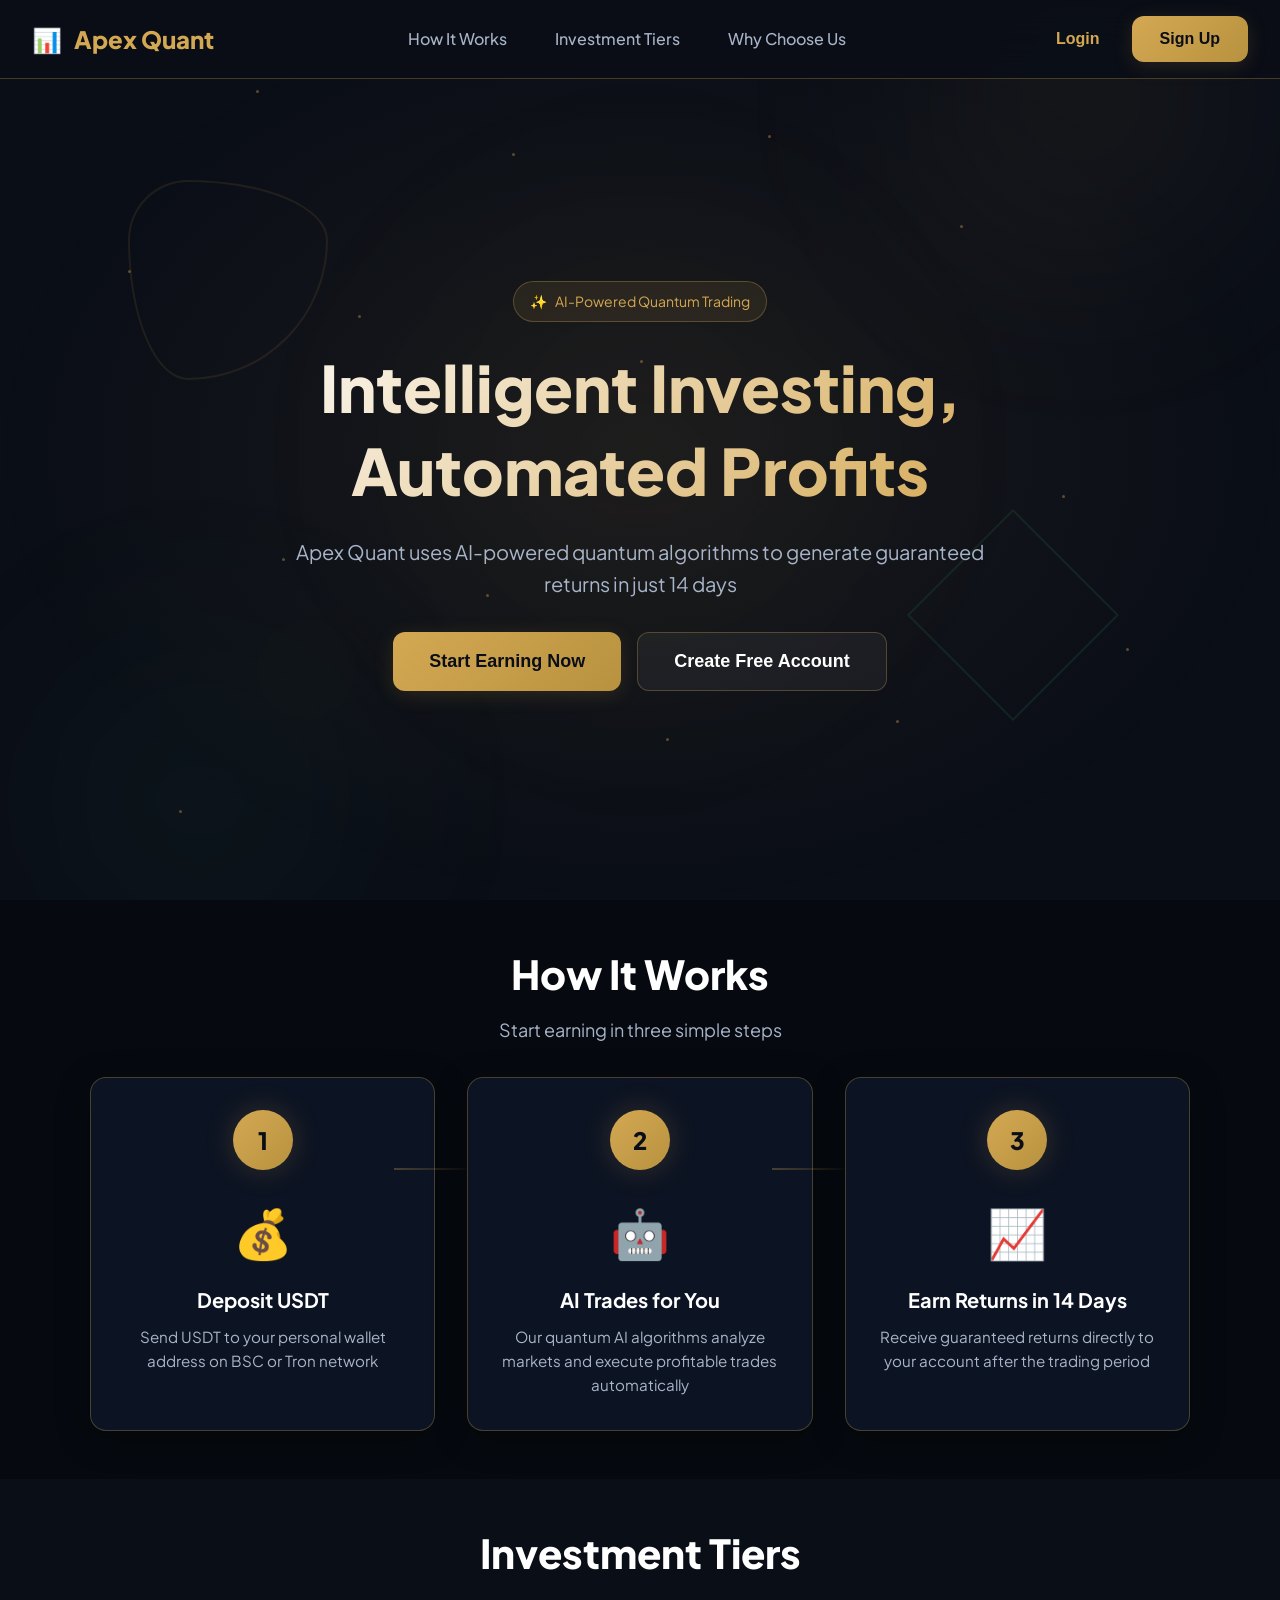
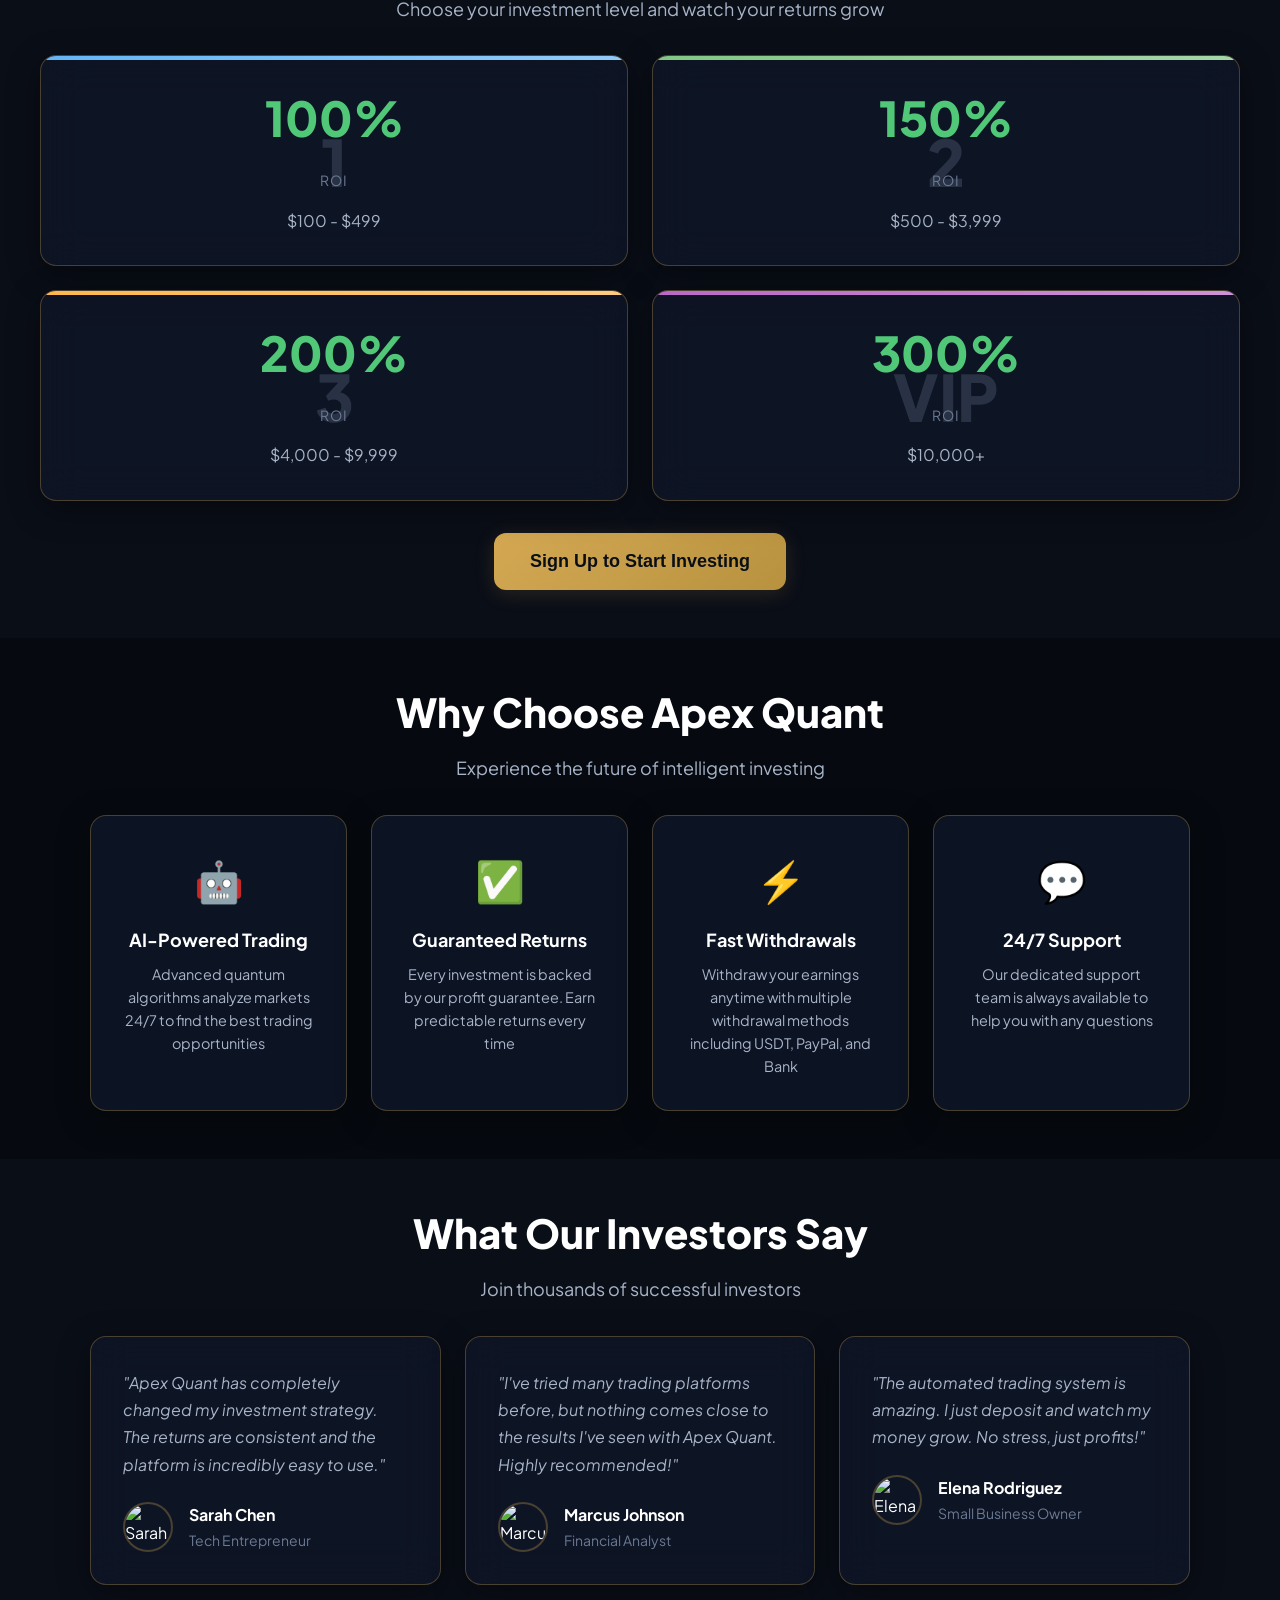
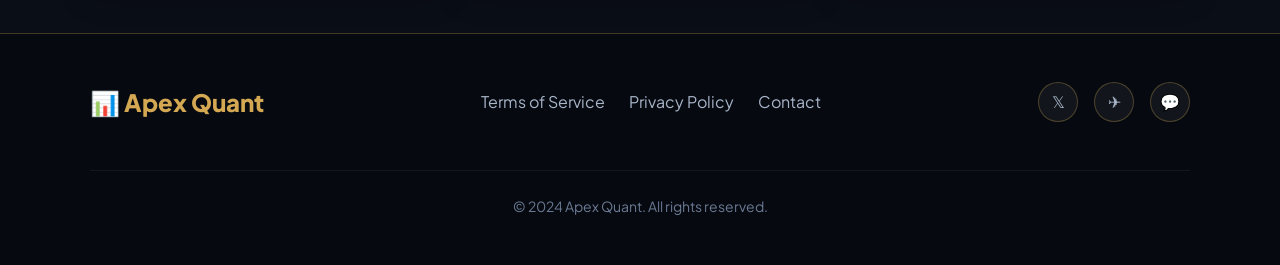
==== commit ab2027ca: "feat: Complete Apex Quant platform upgrade - Professional UI/UX redesign with luxury dark theme   - " ====
--- a/index.html
+++ b/index.html
@@ -3,13 +3,14 @@
 <head>
   <meta charset="UTF-8" />
   <meta name="viewport" content="width=device-width, initial-scale=1.0" />
-  <title>Apex Quant</title>
+  <title>Apex Quant - Intelligent Investing, Automated Profits</title>
   <link rel="preconnect" href="https://fonts.googleapis.com" />
   <link rel="preconnect" href="https://fonts.gstatic.com" crossorigin />
-  <link href="https://fonts.googleapis.com/css2?family=Inter:wght@400;500;600;700;800&display=swap" rel="stylesheet" />
+  <link href="https://fonts.googleapis.com/css2?family=Plus+Jakarta+Sans:wght@400;500;600;700;800&display=swap" rel="stylesheet" />
   <link rel="stylesheet" href="style.css" />
 </head>
 <body>
+  <!-- Background Effects -->
   <div class="bg-gradient"></div>
   <div class="bg-gradient bg-gradient-2"></div>
   <div class="bg-gradient bg-gradient-3"></div>
@@ -22,8 +23,209 @@
   </div>
 
   <div class="app-shell">
-    <div id="auth-container" class="auth-wrapper hidden">
+    <!-- ========== LANDING PAGE ========== -->
+    <div id="landing-page" class="landing-page">
+      <!-- Navigation -->
+      <nav class="landing-nav">
+        <div class="logo">
+          <span>📊</span>
+          <span>Apex Quant</span>
+        </div>
+        <div class="nav-links">
+          <a href="#how-it-works">How It Works</a>
+          <a href="#tiers">Investment Tiers</a>
+          <a href="#benefits">Why Choose Us</a>
+        </div>
+        <div class="nav-buttons">
+          <button class="btn btn-ghost" onclick="showAuthModal('login')">Login</button>
+          <button class="btn btn-primary" onclick="showAuthModal('signup')">Sign Up</button>
+        </div>
+      </nav>
+
+      <!-- Hero Section -->
+      <section class="hero-section">
+        <div class="hero-shapes">
+          <div class="hero-shape shape-1"></div>
+          <div class="hero-shape shape-2"></div>
+          <div class="hero-shape shape-3"></div>
+        </div>
+        <div class="hero-content">
+          <div class="hero-badge">
+            <span>✨</span>
+            <span>AI-Powered Quantum Trading</span>
+          </div>
+          <h1 class="hero-title">Intelligent Investing, Automated Profits</h1>
+          <p class="hero-subtitle">Apex Quant uses AI-powered quantum algorithms to generate guaranteed returns in just 14 days</p>
+          <div class="hero-buttons">
+            <button class="btn btn-primary btn-lg" onclick="document.getElementById('tiers').scrollIntoView({behavior: 'smooth'})">Start Earning Now</button>
+            <button class="btn btn-secondary btn-lg" onclick="showAuthModal('signup')">Create Free Account</button>
+          </div>
+        </div>
+      </section>
+
+      <!-- How It Works -->
+      <section id="how-it-works" class="section section-dark">
+        <div class="section-header">
+          <h2 class="section-title">How It Works</h2>
+          <p class="section-subtitle">Start earning in three simple steps</p>
+        </div>
+        <div class="how-it-works">
+          <div class="glass-card step-card">
+            <div class="step-number">1</div>
+            <span class="step-icon">💰</span>
+            <h3 class="step-title">Deposit USDT</h3>
+            <p class="step-desc">Send USDT to your personal wallet address on BSC or Tron network</p>
+            <div class="step-connector"></div>
+          </div>
+          <div class="glass-card step-card">
+            <div class="step-number">2</div>
+            <span class="step-icon">🤖</span>
+            <h3 class="step-title">AI Trades for You</h3>
+            <p class="step-desc">Our quantum AI algorithms analyze markets and execute profitable trades automatically</p>
+            <div class="step-connector"></div>
+          </div>
+          <div class="glass-card step-card">
+            <div class="step-number">3</div>
+            <span class="step-icon">📈</span>
+            <h3 class="step-title">Earn Returns in 14 Days</h3>
+            <p class="step-desc">Receive guaranteed returns directly to your account after the trading period</p>
+          </div>
+        </div>
+      </section>
+
+      <!-- Investment Tiers Preview -->
+      <section id="tiers" class="section">
+        <div class="section-header">
+          <h2 class="section-title">Investment Tiers</h2>
+          <p class="section-subtitle">Choose your investment level and watch your returns grow</p>
+        </div>
+        <div class="tiers-grid">
+          <div class="glass-card tier-preview-card tier-1">
+            <span class="tier-number">1</span>
+            <div class="tier-roi">100%</div>
+            <div class="tier-label">ROI</div>
+            <div class="tier-range">$100 - $499</div>
+          </div>
+          <div class="glass-card tier-preview-card tier-2">
+            <span class="tier-number">2</span>
+            <div class="tier-roi">150%</div>
+            <div class="tier-label">ROI</div>
+            <div class="tier-range">$500 - $3,999</div>
+          </div>
+          <div class="glass-card tier-preview-card tier-3">
+            <span class="tier-number">3</span>
+            <div class="tier-roi">200%</div>
+            <div class="tier-label">ROI</div>
+            <div class="tier-range">$4,000 - $9,999</div>
+          </div>
+          <div class="glass-card tier-preview-card tier-4">
+            <span class="tier-number">VIP</span>
+            <div class="tier-roi">300%</div>
+            <div class="tier-label">ROI</div>
+            <div class="tier-range">$10,000+</div>
+          </div>
+        </div>
+        <div class="tier-cta" style="text-align: center; margin-top: 32px;">
+          <button class="btn btn-primary btn-lg" onclick="showAuthModal('signup')">Sign Up to Start Investing</button>
+        </div>
+      </section>
+
+      <!-- Benefits -->
+      <section id="benefits" class="section section-dark">
+        <div class="section-header">
+          <h2 class="section-title">Why Choose Apex Quant</h2>
+          <p class="section-subtitle">Experience the future of intelligent investing</p>
+        </div>
+        <div class="benefits-grid">
+          <div class="glass-card benefit-card">
+            <span class="benefit-icon">🤖</span>
+            <h3 class="benefit-title">AI-Powered Trading</h3>
+            <p class="benefit-desc">Advanced quantum algorithms analyze markets 24/7 to find the best trading opportunities</p>
+          </div>
+          <div class="glass-card benefit-card">
+            <span class="benefit-icon">✅</span>
+            <h3 class="benefit-title">Guaranteed Returns</h3>
+            <p class="benefit-desc">Every investment is backed by our profit guarantee. Earn predictable returns every time</p>
+          </div>
+          <div class="glass-card benefit-card">
+            <span class="benefit-icon">⚡</span>
+            <h3 class="benefit-title">Fast Withdrawals</h3>
+            <p class="benefit-desc">Withdraw your earnings anytime with multiple withdrawal methods including USDT, PayPal, and Bank</p>
+          </div>
+          <div class="glass-card benefit-card">
+            <span class="benefit-icon">💬</span>
+            <h3 class="benefit-title">24/7 Support</h3>
+            <p class="benefit-desc">Our dedicated support team is always available to help you with any questions</p>
+          </div>
+        </div>
+      </section>
+
+      <!-- Testimonials -->
+      <section class="section">
+        <div class="section-header">
+          <h2 class="section-title">What Our Investors Say</h2>
+          <p class="section-subtitle">Join thousands of successful investors</p>
+        </div>
+        <div class="testimonials-grid">
+          <div class="glass-card testimonial-card">
+            <p class="testimonial-quote">"Apex Quant has completely changed my investment strategy. The returns are consistent and the platform is incredibly easy to use."</p>
+            <div class="testimonial-author">
+              <img src="https://ui-avatars.com/api/?name=Sarah+Chen&background=d4a853&color=0a0e17" alt="Sarah Chen" class="testimonial-avatar" />
+              <div>
+                <div class="testimonial-name">Sarah Chen</div>
+                <div class="testimonial-role">Tech Entrepreneur</div>
+              </div>
+            </div>
+          </div>
+          <div class="glass-card testimonial-card">
+            <p class="testimonial-quote">"I've tried many trading platforms before, but nothing comes close to the results I've seen with Apex Quant. Highly recommended!"</p>
+            <div class="testimonial-author">
+              <img src="https://ui-avatars.com/api/?name=Marcus+Johnson&background=d4a853&color=0a0e17" alt="Marcus Johnson" class="testimonial-avatar" />
+              <div>
+                <div class="testimonial-name">Marcus Johnson</div>
+                <div class="testimonial-role">Financial Analyst</div>
+              </div>
+            </div>
+          </div>
+          <div class="glass-card testimonial-card">
+            <p class="testimonial-quote">"The automated trading system is amazing. I just deposit and watch my money grow. No stress, just profits!"</p>
+            <div class="testimonial-author">
+              <img src="https://ui-avatars.com/api/?name=Elena+Rodriguez&background=d4a853&color=0a0e17" alt="Elena Rodriguez" class="testimonial-avatar" />
+              <div>
+                <div class="testimonial-name">Elena Rodriguez</div>
+                <div class="testimonial-role">Small Business Owner</div>
+              </div>
+            </div>
+          </div>
+        </div>
+      </section>
+
+      <!-- Footer -->
+      <footer class="landing-footer">
+        <div class="footer-content">
+          <div class="footer-logo">📊 Apex Quant</div>
+          <div class="footer-links">
+            <a href="#">Terms of Service</a>
+            <a href="#">Privacy Policy</a>
+            <a href="#">Contact</a>
+          </div>
+          <div class="footer-social">
+            <a href="#" title="Twitter">𝕏</a>
+            <a href="#" title="Telegram">✈</a>
+            <a href="#" title="Discord">💬</a>
+          </div>
+          <div class="footer-copyright">
+            © 2024 Apex Quant. All rights reserved.
+          </div>
+        </div>
+      </footer>
+    </div>
+
+    <!-- ========== AUTH MODAL ========== -->
+    <div id="auth-modal" class="modal hidden">
       <div class="glass-card auth-card">
+        <button class="modal-close" onclick="closeAuthModal()" style="position: absolute; top: 16px; right: 16px; background: none; border: none; color: var(--text-muted); cursor: pointer; font-size: 1.5rem;">×</button>
+        
         <div id="login-form" class="auth-form active">
           <div class="auth-header">
             <h1>Welcome Back</h1>
@@ -43,7 +245,7 @@
           </form>
           <div class="form-footer">
             <button id="show-reset-password" class="btn-link" type="button">Forgot password?</button>
-            <p>Don’t have an account? <button id="show-signup" class="btn-link" type="button">Sign up</button></p>
+            <p>Don't have an account? <button id="show-signup" class="btn-link" type="button">Sign up</button></p>
           </div>
         </div>
 
@@ -77,7 +279,7 @@
         <div id="reset-password-form" class="auth-form">
           <div class="auth-header">
             <h1>Reset Password</h1>
-            <p>We’ll send you a reset link</p>
+            <p>We'll send you a reset link</p>
           </div>
           <div id="reset-error" class="error-message"></div>
           <div id="reset-success" class="success-message"></div>
@@ -95,18 +297,48 @@
       </div>
     </div>
 
+    <!-- ========== DASHBOARD ========== -->
     <div id="dashboard-container" class="dashboard-layout hidden">
+      <!-- Sidebar -->
       <aside class="sidebar">
         <div class="sidebar-header">
-          <h2>📊 Apex Quant</h2>
-          <span>Investment Platform</span>
-        </div>
+          <div class="sidebar-header-left">
+            <h2>📊 Apex Quant</h2>
+            <span>Investment Platform</span>
+          </div>
+          <div class="notification-bell" onclick="toggleNotificationPanel()">
+            <span class="bell-icon">🔔</span>
+            <span class="notification-badge" id="notification-badge" style="display: none;"></span>
+          </div>
+        </div>
+        
+        <!-- Notification Panel -->
+        <div class="notification-panel" id="notification-panel">
+          <div class="notification-panel-header">Notifications</div>
+          <div id="notification-list">
+            <div class="notification-empty">No notifications yet</div>
+          </div>
+        </div>
+        
         <nav class="sidebar-nav">
-          <a href="#" class="nav-item active" data-section="home" onclick="navigateTo('home'); return false;">🏠 Home</a>
-          <a href="#" class="nav-item" data-section="trading-ai" onclick="navigateTo('trading-ai'); return false;">🤖 Trading AI</a>
-          <a href="#" class="nav-item" data-section="deposit" onclick="navigateTo('deposit'); return false;">💰 Deposit</a>
-          <a href="#" class="nav-item" data-section="withdraw" onclick="navigateTo('withdraw'); return false;">💸 Withdraw</a>
-          <a href="#" class="nav-item" data-section="contact" onclick="navigateTo('contact'); return false;">📞 Support</a>
+          <a href="#" class="nav-item active" data-section="home" onclick="navigateTo('home'); return false;">
+            <span class="nav-icon">🏠</span> Home
+          </a>
+          <a href="#" class="nav-item" data-section="trading-ai" onclick="navigateTo('trading-ai'); return false;">
+            <span class="nav-icon">🤖</span> Trading AI
+          </a>
+          <a href="#" class="nav-item" data-section="deposit" onclick="navigateTo('deposit'); return false;">
+            <span class="nav-icon">💰</span> Deposit
+          </a>
+          <a href="#" class="nav-item" data-section="withdraw" onclick="navigateTo('withdraw'); return false;">
+            <span class="nav-icon">💸</span> Withdraw
+          </a>
+          <a href="#" class="nav-item" data-section="history" onclick="navigateTo('history'); return false;">
+            <span class="nav-icon">📋</span> History
+          </a>
+          <a href="#" class="nav-item" data-section="contact" onclick="navigateTo('contact'); return false;">
+            <span class="nav-icon">📞</span> Support
+          </a>
         </nav>
         <div class="sidebar-footer">
           <div class="user-info" id="sidebar-user-email">User</div>
@@ -115,7 +347,9 @@
         <button class="mobile-menu-toggle" onclick="toggleMobileMenu()" type="button">☰</button>
       </aside>
 
+      <!-- Main Content -->
       <main class="main-content">
+        <!-- Home Section -->
         <section id="section-home" class="dashboard-section active">
           <div class="section-header">
             <h1>Dashboard Overview</h1>
@@ -153,10 +387,16 @@
 
           <div class="glass-card activity-card">
             <h3>Recent Activity</h3>
-            <div id="recent-activity-list"><p class="empty-state">No recent activity</p></div>
+            <div id="recent-activity-list">
+              <div class="empty-state">
+                <span class="empty-icon">📭</span>
+                <p>No recent activity</p>
+              </div>
+            </div>
           </div>
         </section>
 
+        <!-- Trading AI Section -->
         <section id="section-trading-ai" class="dashboard-section">
           <div class="section-header">
             <h1>Trading AI</h1>
@@ -221,6 +461,7 @@
           </div>
         </section>
 
+        <!-- Deposit Section -->
         <section id="section-deposit" class="dashboard-section">
           <div class="section-header">
             <h1>Deposit USDT</h1>
@@ -241,7 +482,7 @@
                 </div>
               </div>
 
-              <div id="network-bsc" class="network-info">
+              <div id="network-bsc" class="network-info active">
                 <div class="qr-container">
                   <img src="https://api.qrserver.com/v1/create-qr-code/?size=200x200&data=0xbe438a2c7fe9bb534a8b8d06c96e42e9b6620812" alt="BSC QR Code" class="qr-code" />
                 </div>
@@ -254,7 +495,7 @@
                 </div>
               </div>
 
-              <div id="network-tron" class="network-info" style="display:none;">
+              <div id="network-tron" class="network-info">
                 <div class="qr-container">
                   <img src="https://api.qrserver.com/v1/create-qr-code/?size=200x200&data=TEmM5aKQTcwQSdnZMGXMeEJMHB6Ko7noqJ" alt="TRON QR Code" class="qr-code" />
                 </div>
@@ -297,6 +538,7 @@
           </div>
         </section>
 
+        <!-- Withdraw Section -->
         <section id="section-withdraw" class="dashboard-section">
           <div class="section-header">
             <h1>Withdraw Funds</h1>
@@ -337,8 +579,15 @@
                 </label>
               </div>
               <div id="method-details-usdt" class="method-details">
+                <div class="network-sub-option show" id="usdt-network-option">
+                  <span class="network-sub-label">Select Network</span>
+                  <div class="network-sub-buttons">
+                    <button type="button" class="network-sub-btn active" data-network="bep20" onclick="selectWithdrawNetwork('bep20')">BSC (BEP-20)</button>
+                    <button type="button" class="network-sub-btn" data-network="trc20" onclick="selectWithdrawNetwork('trc20')">Tron (TRC-20)</button>
+                  </div>
+                </div>
                 <label class="form-group">
-                  <span>USDT (BEP-20) Address</span>
+                  <span id="usdt-address-label">USDT (BEP-20) Address</span>
                   <input id="usdt-address" type="text" placeholder="0x..." />
                 </label>
               </div>
@@ -364,10 +613,29 @@
           </div>
         </section>
 
+        <!-- History Section -->
+        <section id="section-history" class="dashboard-section">
+          <div class="section-header">
+            <h1>Transaction History</h1>
+            <p class="subtitle">View all your deposits and withdrawals</p>
+          </div>
+
+          <div class="glass-card" style="padding: 24px;">
+            <div class="history-tabs">
+              <button class="history-tab active" data-filter="all" onclick="filterHistory('all')">All</button>
+              <button class="history-tab" data-filter="deposit" onclick="filterHistory('deposit')">Deposits</button>
+              <button class="history-tab" data-filter="withdrawal" onclick="filterHistory('withdrawal')">Withdrawals</button>
+            </div>
+            <div id="combined-history-list"></div>
+            <div id="history-pagination" style="text-align: center; margin-top: 20px;"></div>
+          </div>
+        </section>
+
+        <!-- Contact Section -->
         <section id="section-contact" class="dashboard-section">
           <div class="section-header">
             <h1>Contact Support</h1>
-            <p class="subtitle">We’re here to help. Send us a message and we’ll get back to you.</p>
+            <p class="subtitle">We're here to help. Send us a message and we'll get back to you.</p>
           </div>
           <div class="glass-card contact-card">
             <form id="contact-form" class="formspree-form" action="https://formspree.io/f/mpqvabgw" method="POST">
--- a/style.css
+++ b/style.css
@@ -1,27 +1,73 @@
+/* =========================================
+   APEX QUANT - LUXURY DARK THEME
+   Deep Navy + Soft Gold + Emerald Green
+   ========================================= */
+
 :root {
-  --bg: #07111f;
-  --panel: rgba(12, 21, 41, 0.72);
-  --panel-strong: rgba(12, 21, 41, 0.92);
-  --border: rgba(121, 232, 255, 0.28);
-  --text: #f5fbff;
-  --muted: #95a8c7;
-  --primary: #00d4ff;
-  --secondary: #6366f1;
-  --good: #21d19f;
-  --warn: #ffb347;
-  --bad: #ff5c7a;
-}
+  /* Color Palette */
+  --bg-deep: #0a0e17;
+  --bg-card: rgba(15, 22, 38, 0.85);
+  --bg-card-hover: rgba(20, 28, 48, 0.9);
+  --bg-sidebar: #060a10;
+  --border-gold: rgba(212, 168, 83, 0.3);
+  --border-gold-hover: rgba(212, 168, 83, 0.5);
+  --accent-gold: #d4a853;
+  --accent-gold-light: #e8c478;
+  --accent-gold-dark: #b8923f;
+  --text-primary: #ffffff;
+  --text-secondary: #a8b4c8;
+  --text-muted: #6b7a94;
+  --profit-green: #50c878;
+  --profit-green-light: #7dd99a;
+  --danger-red: #ff6b6b;
+  --warning-amber: #ffb347;
+  --info-blue: #64b5f6;
+  
+  /* Spacing */
+  --space-xs: 8px;
+  --space-sm: 12px;
+  --space-md: 16px;
+  --space-lg: 24px;
+  --space-xl: 32px;
+  --space-2xl: 48px;
+  
+  /* Border Radius */
+  --radius-sm: 8px;
+  --radius-md: 12px;
+  --radius-lg: 16px;
+  --radius-xl: 24px;
+  
+  /* Shadows */
+  --shadow-card: 0 8px 32px rgba(0, 0, 0, 0.4);
+  --shadow-gold: 0 4px 20px rgba(212, 168, 83, 0.15);
+  --shadow-glow: 0 0 30px rgba(212, 168, 83, 0.2);
+  
+  /* Transitions */
+  --transition-fast: 0.2s ease;
+  --transition-normal: 0.3s ease;
+  --transition-slow: 0.5s ease;
+}
+
+/* =========================================
+   BASE STYLES
+   ========================================= */
 
 * {
   box-sizing: border-box;
+  margin: 0;
+  padding: 0;
+}
+
+html {
+  scroll-behavior: smooth;
 }
 
 body {
-  margin: 0;
+  font-family: 'Plus Jakarta Sans', 'DM Sans', 'Segoe UI', sans-serif;
+  background: var(--bg-deep);
+  color: var(--text-primary);
   min-height: 100vh;
-  font-family: 'Inter', sans-serif;
-  background: radial-gradient(circle at top, #0c1f3d 0%, #07111f 55%, #030712 100%);
-  color: var(--text);
+  line-height: 1.6;
   overflow-x: hidden;
 }
 
@@ -29,30 +75,42 @@
   min-height: 100vh;
 }
 
+/* Hidden utility */
 .hidden {
   display: none !important;
 }
 
+/* =========================================
+   BACKGROUND EFFECTS
+   ========================================= */
+
 .bg-gradient {
   position: fixed;
-  inset: auto;
-  width: 540px;
-  height: 540px;
+  width: 600px;
+  height: 600px;
   border-radius: 50%;
-  background: radial-gradient(circle, rgba(0, 212, 255, 0.25), transparent 60%);
-  filter: blur(10px);
+  background: radial-gradient(circle, rgba(212, 168, 83, 0.08), transparent 60%);
+  filter: blur(80px);
   pointer-events: none;
   z-index: 0;
-}
+  top: -200px;
+  right: -100px;
+}
+
 .bg-gradient-2 {
-  top: 18%;
-  left: 60%;
-  background: radial-gradient(circle, rgba(99, 102, 241, 0.3), transparent 60%);
-}
+  top: auto;
+  bottom: -200px;
+  left: -100px;
+  background: radial-gradient(circle, rgba(80, 200, 120, 0.05), transparent 60%);
+}
+
 .bg-gradient-3 {
-  bottom: 8%;
-  left: 18%;
-  background: radial-gradient(circle, rgba(0, 212, 255, 0.18), transparent 60%);
+  top: 50%;
+  left: 50%;
+  transform: translate(-50%, -50%);
+  background: radial-gradient(circle, rgba(212, 168, 83, 0.04), transparent 60%);
+  width: 800px;
+  height: 800px;
 }
 
 .particles-container {
@@ -60,36 +118,39 @@
   inset: 0;
   pointer-events: none;
   z-index: 0;
-}
+  overflow: hidden;
+}
+
 .particle {
   position: absolute;
-  width: 4px;
-  height: 4px;
+  width: 3px;
+  height: 3px;
   border-radius: 50%;
-  background: rgba(255,255,255,0.7);
-  animation: float 10s linear infinite;
-}
-.particle:nth-child(1) { top: 10%; left: 20%; animation-duration: 9s; }
-.particle:nth-child(2) { top: 25%; left: 75%; animation-duration: 12s; }
-.particle:nth-child(3) { top: 40%; left: 50%; animation-duration: 11s; }
-.particle:nth-child(4) { top: 62%; left: 22%; animation-duration: 14s; }
-.particle:nth-child(5) { top: 80%; left: 70%; animation-duration: 10s; }
-.particle:nth-child(6) { top: 15%; left: 60%; animation-duration: 13s; }
-.particle:nth-child(7) { top: 30%; left: 10%; animation-duration: 9s; }
-.particle:nth-child(8) { top: 72%; left: 88%; animation-duration: 8s; }
-.particle:nth-child(9) { top: 55%; left: 83%; animation-duration: 15s; }
-.particle:nth-child(10) { top: 5%; left: 82%; animation-duration: 11s; }
-.particle:nth-child(11) { top: 17%; left: 40%; animation-duration: 7s; }
-.particle:nth-child(12) { top: 35%; left: 28%; animation-duration: 10s; }
-.particle:nth-child(13) { top: 90%; left: 14%; animation-duration: 12s; }
-.particle:nth-child(14) { top: 66%; left: 38%; animation-duration: 9s; }
-.particle:nth-child(15) { top: 52%; left: 68%; animation-duration: 13s; }
-.particle:nth-child(16) { top: 82%; left: 52%; animation-duration: 10s; }
+  background: rgba(212, 168, 83, 0.4);
+  animation: float 15s linear infinite;
+}
+
+.particle:nth-child(1) { top: 10%; left: 20%; animation-duration: 12s; animation-delay: 0s; }
+.particle:nth-child(2) { top: 25%; left: 75%; animation-duration: 14s; animation-delay: 1s; }
+.particle:nth-child(3) { top: 40%; left: 50%; animation-duration: 11s; animation-delay: 2s; }
+.particle:nth-child(4) { top: 62%; left: 22%; animation-duration: 15s; animation-delay: 3s; }
+.particle:nth-child(5) { top: 80%; left: 70%; animation-duration: 13s; animation-delay: 4s; }
+.particle:nth-child(6) { top: 15%; left: 60%; animation-duration: 10s; animation-delay: 5s; }
+.particle:nth-child(7) { top: 30%; left: 10%; animation-duration: 16s; animation-delay: 6s; }
+.particle:nth-child(8) { top: 72%; left: 88%; animation-duration: 12s; animation-delay: 7s; }
+.particle:nth-child(9) { top: 55%; left: 83%; animation-duration: 14s; animation-delay: 8s; }
+.particle:nth-child(10) { top: 5%; left: 82%; animation-duration: 11s; animation-delay: 9s; }
+.particle:nth-child(11) { top: 17%; left: 40%; animation-duration: 13s; animation-delay: 10s; }
+.particle:nth-child(12) { top: 35%; left: 28%; animation-duration: 15s; animation-delay: 11s; }
+.particle:nth-child(13) { top: 90%; left: 14%; animation-duration: 12s; animation-delay: 12s; }
+.particle:nth-child(14) { top: 66%; left: 38%; animation-duration: 14s; animation-delay: 13s; }
+.particle:nth-child(15) { top: 52%; left: 68%; animation-duration: 11s; animation-delay: 14s; }
+.particle:nth-child(16) { top: 82%; left: 52%; animation-duration: 13s; animation-delay: 15s; }
 
 @keyframes float {
-  0% { transform: translateY(0px) scale(1); opacity: 0.2; }
-  50% { transform: translateY(-18px) scale(1.08); opacity: 0.9; }
-  100% { transform: translateY(-40px) scale(0.8); opacity: 0.2; }
+  0% { transform: translateY(0) scale(1); opacity: 0.2; }
+  50% { transform: translateY(-30px) scale(1.1); opacity: 0.6; }
+  100% { transform: translateY(-60px) scale(0.9); opacity: 0.2; }
 }
 
 .app-shell,
@@ -98,38 +159,651 @@
   z-index: 1;
 }
 
+/* =========================================
+   TYPOGRAPHY
+   ========================================= */
+
+h1, h2, h3, h4, h5, h6 {
+  font-weight: 700;
+  line-height: 1.3;
+  color: var(--text-primary);
+}
+
+h1 { font-size: 2.5rem; }
+h2 { font-size: 2rem; }
+h3 { font-size: 1.5rem; }
+h4 { font-size: 1.25rem; }
+
+a {
+  color: var(--accent-gold);
+  text-decoration: none;
+  transition: color var(--transition-fast);
+}
+
+a:hover {
+  color: var(--accent-gold-light);
+}
+
+/* =========================================
+   GLASS CARD - Premium Look
+   ========================================= */
+
+.glass-card {
+  background: var(--bg-card);
+  border: 1px solid var(--border-gold);
+  border-radius: var(--radius-lg);
+  box-shadow: var(--shadow-card);
+  backdrop-filter: blur(20px);
+  transition: all var(--transition-normal);
+}
+
+.glass-card:hover {
+  border-color: var(--border-gold-hover);
+  box-shadow: var(--shadow-card), var(--shadow-gold);
+}
+
+/* =========================================
+   LANDING PAGE
+   ========================================= */
+
+.landing-page {
+  min-height: 100vh;
+}
+
+/* Navigation */
+.landing-nav {
+  position: fixed;
+  top: 0;
+  left: 0;
+  right: 0;
+  z-index: 100;
+  padding: var(--space-md) var(--space-xl);
+  background: rgba(10, 14, 23, 0.9);
+  backdrop-filter: blur(20px);
+  border-bottom: 1px solid var(--border-gold);
+  display: flex;
+  justify-content: space-between;
+  align-items: center;
+}
+
+.landing-nav .logo {
+  font-size: 1.5rem;
+  font-weight: 800;
+  color: var(--accent-gold);
+  display: flex;
+  align-items: center;
+  gap: var(--space-sm);
+}
+
+.landing-nav .nav-links {
+  display: flex;
+  gap: var(--space-lg);
+  align-items: center;
+}
+
+.landing-nav .nav-links a {
+  color: var(--text-secondary);
+  font-weight: 500;
+  transition: color var(--transition-fast);
+  padding: var(--space-xs) var(--space-sm);
+}
+
+.landing-nav .nav-links a:hover {
+  color: var(--accent-gold);
+}
+
+.landing-nav .nav-buttons {
+  display: flex;
+  gap: var(--space-md);
+}
+
+/* Hero Section */
+.hero-section {
+  min-height: 100vh;
+  display: flex;
+  align-items: center;
+  justify-content: center;
+  text-align: center;
+  padding: 120px var(--space-xl) var(--space-2xl);
+  position: relative;
+  overflow: hidden;
+}
+
+.hero-section::before {
+  content: '';
+  position: absolute;
+  top: 50%;
+  left: 50%;
+  transform: translate(-50%, -50%);
+  width: 120%;
+  height: 120%;
+  background: radial-gradient(ellipse at center, rgba(212, 168, 83, 0.08) 0%, transparent 60%);
+  pointer-events: none;
+}
+
+.hero-content {
+  max-width: 900px;
+  position: relative;
+  z-index: 1;
+}
+
+.hero-badge {
+  display: inline-flex;
+  align-items: center;
+  gap: var(--space-xs);
+  padding: var(--space-xs) var(--space-md);
+  background: rgba(212, 168, 83, 0.1);
+  border: 1px solid var(--border-gold);
+  border-radius: 50px;
+  font-size: 0.875rem;
+  color: var(--accent-gold);
+  margin-bottom: var(--space-lg);
+}
+
+.hero-title {
+  font-size: 4rem;
+  font-weight: 800;
+  margin-bottom: var(--space-lg);
+  background: linear-gradient(135deg, var(--text-primary) 0%, var(--accent-gold) 50%, var(--text-primary) 100%);
+  background-size: 200% auto;
+  -webkit-background-clip: text;
+  -webkit-text-fill-color: transparent;
+  background-clip: text;
+  animation: shimmer 3s linear infinite;
+}
+
+@keyframes shimmer {
+  0% { background-position: 0% center; }
+  100% { background-position: 200% center; }
+}
+
+.hero-subtitle {
+  font-size: 1.25rem;
+  color: var(--text-secondary);
+  margin-bottom: var(--space-xl);
+  max-width: 700px;
+  margin-left: auto;
+  margin-right: auto;
+}
+
+.hero-buttons {
+  display: flex;
+  gap: var(--space-md);
+  justify-content: center;
+  flex-wrap: wrap;
+}
+
+/* Floating geometric shapes */
+.hero-shapes {
+  position: absolute;
+  inset: 0;
+  pointer-events: none;
+  overflow: hidden;
+}
+
+.hero-shape {
+  position: absolute;
+  opacity: 0.1;
+  animation: float-shape 20s ease-in-out infinite;
+}
+
+.hero-shape.shape-1 {
+  top: 20%;
+  left: 10%;
+  width: 200px;
+  height: 200px;
+  border: 2px solid var(--accent-gold);
+  border-radius: 30% 70% 70% 30% / 30% 30% 70% 70%;
+  animation-delay: 0s;
+}
+
+.hero-shape.shape-2 {
+  top: 60%;
+  right: 15%;
+  width: 150px;
+  height: 150px;
+  border: 2px solid var(--profit-green);
+  transform: rotate(45deg);
+  animation-delay: -5s;
+}
+
+.hero-shape.shape-3 {
+  bottom: 20%;
+  left: 20%;
+  width: 100px;
+  height: 100px;
+  background: rgba(212, 168, 83, 0.05);
+  border-radius: 50%;
+  animation-delay: -10s;
+}
+
+@keyframes float-shape {
+  0%, 100% { transform: translateY(0) rotate(0deg); }
+  50% { transform: translateY(-30px) rotate(10deg); }
+}
+
+/* Section Styling */
+.section {
+  padding: var(--space-2xl) var(--space-xl);
+}
+
+.section-dark {
+  background: var(--bg-sidebar);
+}
+
+.section-header {
+  text-align: center;
+  margin-bottom: var(--space-2xl);
+}
+
+.section-title {
+  font-size: 2.5rem;
+  font-weight: 800;
+  margin-bottom: var(--space-md);
+}
+
+.section-subtitle {
+  font-size: 1.125rem;
+  color: var(--text-secondary);
+  max-width: 600px;
+  margin: 0 auto;
+}
+
+/* How It Works */
+.how-it-works {
+  display: grid;
+  grid-template-columns: repeat(3, 1fr);
+  gap: var(--space-xl);
+  max-width: 1100px;
+  margin: 0 auto;
+}
+
+.step-card {
+  text-align: center;
+  padding: var(--space-xl);
+  position: relative;
+}
+
+.step-number {
+  width: 60px;
+  height: 60px;
+  border-radius: 50%;
+  background: linear-gradient(135deg, var(--accent-gold), var(--accent-gold-dark));
+  color: var(--bg-deep);
+  font-size: 1.5rem;
+  font-weight: 800;
+  display: flex;
+  align-items: center;
+  justify-content: center;
+  margin: 0 auto var(--space-lg);
+  box-shadow: var(--shadow-glow);
+}
+
+.step-icon {
+  font-size: 3rem;
+  margin-bottom: var(--space-md);
+  display: block;
+}
+
+.step-title {
+  font-size: 1.25rem;
+  font-weight: 700;
+  margin-bottom: var(--space-sm);
+  color: var(--text-primary);
+}
+
+.step-desc {
+  color: var(--text-secondary);
+  font-size: 0.95rem;
+}
+
+.step-connector {
+  position: absolute;
+  top: 90px;
+  right: -40px;
+  width: 80px;
+  height: 2px;
+  background: linear-gradient(90deg, var(--border-gold), transparent);
+}
+
+.step-card:last-child .step-connector {
+  display: none;
+}
+
+/* Tiers Preview */
+.tiers-grid {
+  display: grid;
+  grid-template-columns: repeat(4, 1fr);
+  gap: var(--space-lg);
+  max-width: 1200px;
+  margin: 0 auto;
+}
+
+.tier-preview-card {
+  padding: var(--space-lg);
+  text-align: center;
+  position: relative;
+  overflow: hidden;
+}
+
+.tier-preview-card::before {
+  content: '';
+  position: absolute;
+  top: 0;
+  left: 0;
+  right: 0;
+  height: 4px;
+  background: linear-gradient(90deg, var(--accent-gold), var(--accent-gold-light));
+}
+
+.tier-preview-card.tier-1::before { background: linear-gradient(90deg, #64b5f6, #90caf9); }
+.tier-preview-card.tier-2::before { background: linear-gradient(90deg, #81c784, #a5d6a7); }
+.tier-preview-card.tier-3::before { background: linear-gradient(90deg, #ffb74d, #ffcc80); }
+.tier-preview-card.tier-4::before { background: linear-gradient(90deg, #ba68c8, #ce93d8); }
+
+.tier-number {
+  font-size: 4rem;
+  font-weight: 800;
+  color: var(--text-muted);
+  opacity: 0.3;
+  position: absolute;
+  top: 50%;
+  left: 50%;
+  transform: translate(-50%, -50%);
+}
+
+.tier-roi {
+  font-size: 2.5rem;
+  font-weight: 800;
+  color: var(--profit-green);
+  margin-bottom: var(--space-sm);
+  position: relative;
+}
+
+.tier-label {
+  font-size: 0.875rem;
+  color: var(--text-muted);
+  text-transform: uppercase;
+  letter-spacing: 1px;
+  margin-bottom: var(--space-md);
+}
+
+.tier-range {
+  font-size: 1rem;
+  color: var(--text-secondary);
+}
+
+.tier-cta {
+  margin-top: var(--space-lg);
+}
+
+/* Benefits Grid */
+.benefits-grid {
+  display: grid;
+  grid-template-columns: repeat(4, 1fr);
+  gap: var(--space-lg);
+  max-width: 1100px;
+  margin: 0 auto;
+}
+
+.benefit-card {
+  padding: var(--space-xl);
+  text-align: center;
+}
+
+.benefit-icon {
+  font-size: 2.5rem;
+  margin-bottom: var(--space-md);
+  display: block;
+}
+
+.benefit-title {
+  font-size: 1.125rem;
+  font-weight: 700;
+  margin-bottom: var(--space-sm);
+}
+
+.benefit-desc {
+  color: var(--text-secondary);
+  font-size: 0.9rem;
+}
+
+/* Testimonials */
+.testimonials-grid {
+  display: grid;
+  grid-template-columns: repeat(3, 1fr);
+  gap: var(--space-lg);
+  max-width: 1100px;
+  margin: 0 auto;
+}
+
+.testimonial-card {
+  padding: var(--space-xl);
+}
+
+.testimonial-quote {
+  font-size: 1rem;
+  color: var(--text-secondary);
+  margin-bottom: var(--space-lg);
+  font-style: italic;
+  line-height: 1.7;
+}
+
+.testimonial-author {
+  display: flex;
+  align-items: center;
+  gap: var(--space-md);
+}
+
+.testimonial-avatar {
+  width: 50px;
+  height: 50px;
+  border-radius: 50%;
+  border: 2px solid var(--border-gold);
+}
+
+.testimonial-name {
+  font-weight: 700;
+  margin-bottom: 2px;
+}
+
+.testimonial-role {
+  font-size: 0.875rem;
+  color: var(--text-muted);
+}
+
+/* Footer */
+.landing-footer {
+  padding: var(--space-2xl) var(--space-xl);
+  border-top: 1px solid var(--border-gold);
+  background: var(--bg-sidebar);
+}
+
+.footer-content {
+  max-width: 1100px;
+  margin: 0 auto;
+  display: flex;
+  justify-content: space-between;
+  align-items: center;
+  flex-wrap: wrap;
+  gap: var(--space-lg);
+}
+
+.footer-logo {
+  font-size: 1.5rem;
+  font-weight: 800;
+  color: var(--accent-gold);
+}
+
+.footer-links {
+  display: flex;
+  gap: var(--space-lg);
+}
+
+.footer-links a {
+  color: var(--text-secondary);
+  transition: color var(--transition-fast);
+}
+
+.footer-links a:hover {
+  color: var(--accent-gold);
+}
+
+.footer-social {
+  display: flex;
+  gap: var(--space-md);
+}
+
+.footer-social a {
+  width: 40px;
+  height: 40px;
+  border-radius: 50%;
+  background: rgba(255, 255, 255, 0.05);
+  border: 1px solid var(--border-gold);
+  display: flex;
+  align-items: center;
+  justify-content: center;
+  color: var(--text-secondary);
+  transition: all var(--transition-fast);
+}
+
+.footer-social a:hover {
+  background: var(--accent-gold);
+  color: var(--bg-deep);
+}
+
+.footer-copyright {
+  width: 100%;
+  text-align: center;
+  color: var(--text-muted);
+  font-size: 0.875rem;
+  margin-top: var(--space-lg);
+  padding-top: var(--space-lg);
+  border-top: 1px solid rgba(255, 255, 255, 0.05);
+}
+
+/* =========================================
+   BUTTONS
+   ========================================= */
+
+.btn {
+  border: none;
+  border-radius: var(--radius-md);
+  padding: 14px 28px;
+  font-weight: 600;
+  font-size: 1rem;
+  cursor: pointer;
+  transition: all var(--transition-normal);
+  display: inline-flex;
+  align-items: center;
+  justify-content: center;
+  gap: var(--space-sm);
+}
+
+.btn:hover {
+  transform: translateY(-2px);
+}
+
+.btn:active {
+  transform: translateY(0);
+}
+
+.btn-primary {
+  background: linear-gradient(135deg, var(--accent-gold), var(--accent-gold-dark));
+  color: var(--bg-deep);
+  box-shadow: var(--shadow-gold);
+}
+
+.btn-primary:hover {
+  background: linear-gradient(135deg, var(--accent-gold-light), var(--accent-gold));
+  box-shadow: var(--shadow-glow);
+}
+
+.btn-secondary {
+  background: rgba(255, 255, 255, 0.05);
+  color: var(--text-primary);
+  border: 1px solid var(--border-gold);
+}
+
+.btn-secondary:hover {
+  background: rgba(212, 168, 83, 0.1);
+  border-color: var(--accent-gold);
+}
+
+.btn-ghost {
+  background: transparent;
+  color: var(--accent-gold);
+  padding: var(--space-xs) var(--space-md);
+}
+
+.btn-ghost:hover {
+  background: rgba(212, 168, 83, 0.1);
+}
+
+.btn-sm {
+  padding: 10px 20px;
+  font-size: 0.875rem;
+}
+
+.btn-lg {
+  padding: 18px 36px;
+  font-size: 1.125rem;
+}
+
+.btn-link {
+  background: transparent;
+  color: var(--accent-gold);
+  border: none;
+  cursor: pointer;
+  font-weight: 500;
+  padding: 0;
+}
+
+.btn-link:hover {
+  color: var(--accent-gold-light);
+  text-decoration: underline;
+}
+
+.btn-logout {
+  background: rgba(255, 107, 107, 0.1);
+  color: var(--danger-red);
+  border: 1px solid rgba(255, 107, 107, 0.2);
+}
+
+.btn-logout:hover {
+  background: rgba(255, 107, 107, 0.2);
+}
+
+/* =========================================
+   AUTH FORMS
+   ========================================= */
+
 .auth-wrapper {
   min-height: 100vh;
-  display: grid;
-  place-items: center;
-  padding: 24px;
-}
-
-.glass-card {
-  background: linear-gradient(135deg, rgba(13, 23, 49, 0.8), rgba(13, 20, 38, 0.58));
-  border: 1px solid var(--border);
-  box-shadow: 0 20px 50px rgba(0, 0, 0, 0.32);
-  backdrop-filter: blur(16px);
-  border-radius: 20px;
+  display: flex;
+  align-items: center;
+  justify-content: center;
+  padding: var(--space-lg);
 }
 
 .auth-card {
-  width: min(472px, 100%);
-  padding: 32px;
-}
-
-.auth-header h1,
-.section-header h1,
-.admin-section h1 {
-  margin: 0 0 6px;
-}
-
-.auth-header p,
-.subtitle,
-.section-subtitle,
-.form-description,
-.support-link {
-  color: var(--muted);
+  width: 100%;
+  max-width: 480px;
+  padding: var(--space-xl);
+}
+
+.auth-header {
+  text-align: center;
+  margin-bottom: var(--space-xl);
+}
+
+.auth-header h1 {
+  font-size: 2rem;
+  margin-bottom: var(--space-sm);
+}
+
+.auth-header p {
+  color: var(--text-secondary);
 }
 
 .auth-form,
@@ -142,490 +816,1348 @@
   display: block;
 }
 
+/* =========================================
+   FORM ELEMENTS
+   ========================================= */
+
 .form-group {
   display: grid;
-  gap: 10px;
-  margin-bottom: 18px;
-}
+  gap: var(--space-xs);
+  margin-bottom: var(--space-md);
+}
+
 .form-group span {
-  font-size: 0.95rem;
-  color: #d9f4ff;
-}
-.input,
-input,
-textarea,
-select {
+  font-size: 0.9rem;
+  color: var(--text-secondary);
+  font-weight: 500;
+}
+
+.form-group input,
+.form-group textarea,
+.form-group select {
   width: 100%;
-  background: rgba(8, 15, 29, 0.92);
-  color: var(--text);
-  border: 1px solid rgba(148, 217, 255, 0.22);
-  border-radius: 14px;
+  background: rgba(0, 0, 0, 0.3);
+  color: var(--text-primary);
+  border: 1px solid var(--border-gold);
+  border-radius: var(--radius-md);
   padding: 14px 16px;
   outline: none;
-}
-input:focus,
-textarea:focus,
-select:focus {
-  border-color: var(--primary);
-  box-shadow: 0 0 0 3px rgba(0, 212, 255, 0.16);
-}
-textarea {
+  transition: all var(--transition-fast);
+  font-size: 1rem;
+}
+
+.form-group input:focus,
+.form-group textarea:focus,
+.form-group select:focus {
+  border-color: var(--accent-gold);
+  box-shadow: 0 0 0 3px rgba(212, 168, 83, 0.15);
+  background: rgba(0, 0, 0, 0.4);
+}
+
+.form-group input::placeholder,
+.form-group textarea::placeholder {
+  color: var(--text-muted);
+}
+
+.form-group textarea {
   resize: vertical;
-}
-
-.btn {
-  border: none;
-  border-radius: 14px;
-  padding: 12px 16px;
-  font-weight: 700;
-  cursor: pointer;
-  transition: transform 0.2s ease, box-shadow 0.2s ease, opacity 0.2s ease;
-}
-.btn:hover {
-  transform: translateY(-1px);
-}
-.btn-primary {
-  width: 100%;
-  background: linear-gradient(135deg, var(--primary), var(--secondary));
-  color: #02101c;
-  box-shadow: 0 8px 20px rgba(0, 212, 255, 0.22);
-}
-.btn-secondary {
-  background: rgba(255,255,255,0.06);
-  color: var(--text);
-}
-.btn-logout {
-  width: 100%;
-  background: rgba(255, 92, 122, 0.15);
-  color: #fff;
-}
-.btn-link {
-  padding: 0;
-  background: transparent;
-  color: var(--primary);
-  border: none;
-  cursor: pointer;
-}
+  min-height: 120px;
+}
+
+/* =========================================
+   MESSAGES
+   ========================================= */
 
 .error-message,
 .success-message,
 .transaction-message {
   display: none;
-  margin-bottom: 14px;
-  padding: 12px 14px;
-  border-radius: 12px;
-  font-weight: 600;
-}
+  margin-bottom: var(--space-md);
+  padding: var(--space-md);
+  border-radius: var(--radius-md);
+  font-weight: 500;
+}
+
 .error-message.show,
 .success-message.show,
 .transaction-message.show {
   display: block;
 }
+
 .error-message {
-  background: rgba(255, 92, 122, 0.16);
-  color: #ffc8d2;
-}
+  background: rgba(255, 107, 107, 0.1);
+  border: 1px solid rgba(255, 107, 107, 0.3);
+  color: #ffc8c8;
+}
+
 .success-message {
-  background: rgba(33, 209, 159, 0.14);
-  color: #bff7e6;
-}
+  background: rgba(80, 200, 120, 0.1);
+  border: 1px solid rgba(80, 200, 120, 0.3);
+  color: #c8ffd0;
+}
+
 .transaction-message.error {
   display: block;
-  background: rgba(255, 92, 122, 0.16);
-}
+  background: rgba(255, 107, 107, 0.1);
+  border: 1px solid rgba(255, 107, 107, 0.3);
+  color: #ffc8c8;
+}
+
 .transaction-message.success {
   display: block;
-  background: rgba(33, 209, 159, 0.16);
-}
+  background: rgba(80, 200, 120, 0.1);
+  border: 1px solid rgba(80, 200, 120, 0.3);
+  color: #c8ffd0;
+}
+
+/* =========================================
+   DASHBOARD LAYOUT
+   ========================================= */
 
 .dashboard-layout {
   display: grid;
-  grid-template-columns: 270px 1fr;
-  gap: 20px;
+  grid-template-columns: 280px 1fr;
+  gap: var(--space-lg);
   min-height: 100vh;
-  padding: 18px;
-}
-
+  padding: var(--space-lg);
+}
+
+/* Sidebar */
 .sidebar {
   position: sticky;
-  top: 18px;
-  height: calc(100vh - 36px);
-  border-radius: 24px;
-  padding: 20px;
-  background: rgba(7, 16, 30, 0.78);
-  border: 1px solid rgba(148, 217, 255, 0.18);
+  top: var(--space-lg);
+  height: calc(100vh - var(--space-lg) * 2);
+  border-radius: var(--radius-xl);
+  padding: var(--space-lg);
+  background: var(--bg-sidebar);
+  border: 1px solid var(--border-gold);
   display: flex;
   flex-direction: column;
-  gap: 18px;
-}
+  gap: var(--space-md);
+}
+
+.sidebar-header {
+  text-align: center;
+  padding-bottom: var(--space-lg);
+  border-bottom: 1px solid var(--border-gold);
+  display: flex;
+  justify-content: space-between;
+  align-items: flex-start;
+}
+
+.sidebar-header-left {
+  text-align: left;
+}
+
+.sidebar-header h2 {
+  font-size: 1.5rem;
+  color: var(--accent-gold);
+  margin-bottom: var(--space-xs);
+}
+
 .sidebar-header span,
 .user-info {
-  color: var(--muted);
-}
+  color: var(--text-muted);
+  font-size: 0.875rem;
+}
+
 .sidebar-nav {
-  display: grid;
-  gap: 10px;
-}
+  display: flex;
+  flex-direction: column;
+  gap: var(--space-xs);
+  flex: 1;
+}
+
 .nav-item {
   text-decoration: none;
-  color: #eaf8ff;
-  padding: 12px 14px;
-  border-radius: 12px;
-  background: rgba(255,255,255,0.02);
-  transition: 0.2s ease;
-}
-.nav-item.active,
+  color: var(--text-secondary);
+  padding: 14px 16px;
+  border-radius: var(--radius-md);
+  background: transparent;
+  transition: all var(--transition-fast);
+  font-weight: 500;
+  display: flex;
+  align-items: center;
+  gap: var(--space-sm);
+}
+
 .nav-item:hover {
-  background: linear-gradient(135deg, rgba(0,212,255,0.18), rgba(99,102,241,0.18));
-}
+  background: rgba(212, 168, 83, 0.05);
+  color: var(--text-primary);
+}
+
+.nav-item.active {
+  background: rgba(212, 168, 83, 0.15);
+  color: var(--accent-gold);
+  border-left: 3px solid var(--accent-gold);
+}
+
+.nav-item .nav-icon {
+  font-size: 1.25rem;
+}
+
 .sidebar-footer {
-  margin-top: auto;
-}
+  padding-top: var(--space-lg);
+  border-top: 1px solid var(--border-gold);
+}
+
+.user-info {
+  text-align: center;
+  padding: var(--space-sm);
+  margin-bottom: var(--space-md);
+  word-break: break-all;
+  font-size: 0.8rem;
+}
+
 .mobile-menu-toggle {
   display: none;
 }
 
+/* Main Content */
 .main-content {
   min-width: 0;
+  padding-top: var(--space-md);
 }
 
 .dashboard-section {
   display: none;
-}
+  animation: fadeIn 0.3s ease;
+}
+
 .dashboard-section.active {
   display: block;
 }
 
+@keyframes fadeIn {
+  from { opacity: 0; transform: translateY(10px); }
+  to { opacity: 1; transform: translateY(0); }
+}
+
 .section-header {
-  margin-bottom: 24px;
-}
-
-.stats-grid,
-.tiers-grid,
+  margin-bottom: var(--space-xl);
+}
+
+.section-header h1 {
+  margin-bottom: var(--space-sm);
+}
+
+.section-subtitle,
+.subtitle {
+  color: var(--text-secondary);
+}
+
+/* =========================================
+   STATS CARDS
+   ========================================= */
+
+.stats-grid {
+  display: grid;
+  grid-template-columns: repeat(3, 1fr);
+  gap: var(--space-lg);
+}
+
+.stat-card {
+  padding: var(--space-lg);
+  display: flex;
+  flex-direction: column;
+  align-items: flex-start;
+}
+
+.stat-icon {
+  font-size: 2rem;
+  margin-bottom: var(--space-md);
+  background: rgba(212, 168, 83, 0.1);
+  padding: var(--space-sm);
+  border-radius: var(--radius-md);
+}
+
+.stat-label {
+  color: var(--text-muted);
+  font-size: 0.875rem;
+  text-transform: uppercase;
+  letter-spacing: 0.5px;
+  margin-bottom: var(--space-sm);
+}
+
+.stat-value {
+  font-size: 2rem;
+  font-weight: 800;
+  color: var(--text-primary);
+}
+
+.stat-value.profit {
+  color: var(--profit-green);
+}
+
+.stat-value.roi {
+  color: var(--info-blue);
+}
+
+/* Quick Actions */
 .quick-actions {
   display: grid;
-  gap: 18px;
-}
-.stats-grid {
-  grid-template-columns: repeat(3, minmax(0, 1fr));
-}
-.quick-actions {
-  grid-template-columns: repeat(3, minmax(0, 1fr));
-  margin: 24px 0;
-}
+  grid-template-columns: repeat(3, 1fr);
+  gap: var(--space-md);
+  margin: var(--space-xl) 0;
+}
+
+.quick-action-card {
+  padding: var(--space-lg);
+  display: flex;
+  align-items: center;
+  gap: var(--space-md);
+  cursor: pointer;
+  transition: all var(--transition-normal);
+}
+
+.quick-action-card:hover {
+  transform: translateY(-4px);
+  background: var(--bg-card-hover);
+}
+
+.qa-icon {
+  font-size: 2rem;
+}
+
+.qa-text {
+  font-weight: 600;
+}
+
+/* =========================================
+   INVESTMENT TIERS
+   ========================================= */
+
 .tiers-grid {
-  grid-template-columns: repeat(2, minmax(0, 1fr));
-}
-.stat-card,
-.quick-action-card,
-.activity-card,
-.history-card,
-.contact-card,
-.withdraw-card,
-.deposit-wallet-card,
-.deposit-form-card,
-.table-card,
-.investments-list,
+  display: grid;
+  grid-template-columns: repeat(2, 1fr);
+  gap: var(--space-lg);
+}
+
 .tier-card {
-  padding: 22px;
-}
-.stat-card,
-.quick-action-card,
-.activity-card,
-.history-card,
-.contact-card,
-.withdraw-card,
-.deposit-wallet-card,
-.deposit-form-card,
-.table-card,
-.investments-list {
-  border-radius: 18px;
-}
-.quick-action-card,
-.action-btn {
-  cursor: pointer;
-}
-.quick-action-card {
-  display: flex;
-  align-items: center;
-  gap: 12px;
-  min-height: 90px;
-}
-.qa-icon {
-  font-size: 1.5rem;
-}
-.stat-icon {
-  font-size: 1.8rem;
-  margin-bottom: 12px;
-}
-.stat-label,
-.empty-state,
-.no-investments {
-  color: var(--muted);
-}
-.stat-value {
-  margin-top: 10px;
-  font-size: 1.8rem;
+  padding: var(--space-xl);
+  position: relative;
+  overflow: hidden;
+}
+
+.tier-card::before {
+  content: '';
+  position: absolute;
+  top: 0;
+  left: 0;
+  right: 0;
+  height: 4px;
+  background: linear-gradient(90deg, var(--accent-gold), var(--accent-gold-light));
+}
+
+.tier-card.tier-1::before { background: linear-gradient(90deg, #64b5f6, #90caf9); }
+.tier-card.tier-2::before { background: linear-gradient(90deg, #81c784, #a5d6a7); }
+.tier-card.tier-3::before { background: linear-gradient(90deg, #ffb74d, #ffcc80); }
+.tier-card.tier-4::before { background: linear-gradient(90deg, #ba68c8, #ce93d8); }
+
+.tier-badge {
+  display: inline-flex;
+  padding: 6px 14px;
+  border-radius: 50px;
+  background: rgba(212, 168, 83, 0.15);
+  color: var(--accent-gold);
+  font-weight: 700;
+  font-size: 0.875rem;
+  margin-bottom: var(--space-md);
+}
+
+.tier-card.tier-1 .tier-badge { background: rgba(100, 181, 246, 0.15); color: #90caf9; }
+.tier-card.tier-2 .tier-badge { background: rgba(129, 199, 132, 0.15); color: #a5d6a7; }
+.tier-card.tier-3 .tier-badge { background: rgba(255, 183, 77, 0.15); color: #ffcc80; }
+.tier-card.tier-4 .tier-badge { background: rgba(186, 104, 200, 0.15); color: #ce93d8; }
+
+.tier-roi {
+  font-size: 3rem;
   font-weight: 800;
-}
-.stat-value.profit { color: #81f8cf; }
-.stat-value.roi { color: #a5ceff; }
-
-.activity-card,
-.history-card,
-.contact-card,
-.withdraw-card,
-.deposit-wallet-card,
-.deposit-form-card,
-.table-card,
-.investments-list {
-  margin-top: 24px;
-}
-
-.section-title {
-  font-size: 1.3rem;
-  font-weight: 800;
-  margin-bottom: 8px;
-}
-.tier-card {
-  display: grid;
-  gap: 12px;
-}
-.tier-badge {
-  display: inline-block;
-  width: fit-content;
-  padding: 6px 10px;
-  border-radius: 999px;
-  background: rgba(0, 212, 255, 0.15);
-  color: #b8f8ff;
-  font-weight: 700;
-}
-.tier-roi {
-  font-size: 2.4rem;
-  font-weight: 800;
-}
+  color: var(--profit-green);
+  margin-bottom: var(--space-sm);
+}
+
 .tier-range,
 .tier-term {
-  color: var(--muted);
-}
+  color: var(--text-secondary);
+  margin-bottom: var(--space-xs);
+}
+
+.tier-term {
+  margin-bottom: var(--space-lg);
+}
+
 .tier-input-group {
   display: grid;
   grid-template-columns: 1fr auto;
-  gap: 12px;
-}
+  gap: var(--space-md);
+  margin-top: var(--space-md);
+}
+
+/* =========================================
+   COUNTDOWN TIMER
+   ========================================= */
+
+.countdown-container {
+  margin-top: var(--space-md);
+  padding: var(--space-md);
+  background: rgba(0, 0, 0, 0.2);
+  border-radius: var(--radius-md);
+}
+
+.countdown-label {
+  font-size: 0.75rem;
+  color: var(--text-muted);
+  text-transform: uppercase;
+  letter-spacing: 0.5px;
+  margin-bottom: var(--space-xs);
+}
+
+.countdown-timer {
+  display: flex;
+  gap: var(--space-md);
+  justify-content: center;
+  margin-bottom: var(--space-sm);
+}
+
+.countdown-unit {
+  text-align: center;
+}
+
+.countdown-value {
+  font-size: 1.5rem;
+  font-weight: 800;
+  color: var(--accent-gold);
+  font-variant-numeric: tabular-nums;
+}
+
+.countdown-unit-label {
+  font-size: 0.7rem;
+  color: var(--text-muted);
+  text-transform: uppercase;
+}
+
+.countdown-separator {
+  font-size: 1.5rem;
+  color: var(--text-muted);
+  font-weight: 800;
+}
+
+.countdown-progress {
+  height: 6px;
+  background: rgba(255, 255, 255, 0.1);
+  border-radius: 3px;
+  overflow: hidden;
+  margin-top: var(--space-sm);
+}
+
+.countdown-progress-bar {
+  height: 100%;
+  border-radius: 3px;
+  transition: width 1s linear;
+}
+
+.countdown-progress-bar.blue { background: var(--info-blue); }
+.countdown-progress-bar.orange { background: var(--warning-amber); }
+.countdown-progress-bar.green { background: var(--profit-green); }
+
+.countdown-status {
+  text-align: center;
+  font-size: 0.875rem;
+  color: var(--text-muted);
+  margin-top: var(--space-sm);
+}
+
+.countdown-status.processing {
+  color: var(--accent-gold);
+}
+
+/* =========================================
+   DEPOSIT SECTION
+   ========================================= */
 
 .deposit-container {
   display: grid;
   grid-template-columns: 1fr 1fr;
-  gap: 20px;
-}
+  gap: var(--space-lg);
+}
+
+.deposit-wallet-card,
+.deposit-form-card {
+  padding: var(--space-xl);
+}
+
 .wallet-header {
   display: flex;
   align-items: center;
-  gap: 12px;
-  margin-bottom: 16px;
-}
+  gap: var(--space-md);
+  margin-bottom: var(--space-lg);
+}
+
 .usdt-logo {
-  width: 40px;
-  height: 40px;
+  width: 48px;
+  height: 48px;
   border-radius: 50%;
 }
+
 .wallet-title {
-  font-size: 1.1rem;
-  font-weight: 800;
-}
+  font-size: 1.25rem;
+  font-weight: 700;
+}
+
 .network-tabs {
   display: grid;
   grid-template-columns: repeat(2, 1fr);
-  gap: 10px;
-  margin-bottom: 18px;
-}
+  gap: var(--space-sm);
+  margin-bottom: var(--space-lg);
+}
+
 .network-tab {
-  padding: 12px;
-  border-radius: 14px;
-  border: 1px solid rgba(150, 223, 255, 0.18);
-  background: rgba(255,255,255,0.02);
+  padding: var(--space-md);
+  border-radius: var(--radius-md);
+  border: 1px solid var(--border-gold);
+  background: transparent;
   cursor: pointer;
-  display: grid;
-  gap: 4px;
-}
+  display: flex;
+  align-items: center;
+  gap: var(--space-sm);
+  transition: all var(--transition-fast);
+  color: var(--text-secondary);
+}
+
+.network-tab:hover {
+  background: rgba(212, 168, 83, 0.05);
+}
+
 .network-tab.active {
-  background: linear-gradient(135deg, rgba(0,212,255,0.16), rgba(99,102,241,0.16));
-  border-color: rgba(0,212,255,0.55);
-}
+  background: rgba(212, 168, 83, 0.15);
+  border-color: var(--accent-gold);
+  color: var(--accent-gold);
+}
+
+.network-tab-icon {
+  font-size: 1.25rem;
+}
+
+.network-tab-name {
+  font-weight: 600;
+}
+
+.network-tab-chain {
+  font-size: 0.75rem;
+  opacity: 0.7;
+}
+
+.network-info {
+  display: none;
+}
+
+.network-info.active {
+  display: block;
+}
+
+.qr-container {
+  text-align: center;
+  margin-bottom: var(--space-lg);
+}
+
+.qr-code {
+  width: 180px;
+  height: 180px;
+  border-radius: var(--radius-md);
+  border: 2px solid var(--border-gold);
+}
+
+.wallet-address-container {
+  text-align: center;
+}
+
+.wallet-label {
+  display: block;
+  color: var(--text-muted);
+  font-size: 0.875rem;
+  margin-bottom: var(--space-sm);
+}
+
 .wallet-address-box {
   display: flex;
-  gap: 10px;
   align-items: center;
-}
-code {
-  overflow-wrap: anywhere;
-}
+  gap: var(--space-sm);
+  background: rgba(0, 0, 0, 0.3);
+  padding: var(--space-md);
+  border-radius: var(--radius-md);
+  border: 1px solid var(--border-gold);
+  justify-content: center;
+}
+
+.wallet-address-box code {
+  font-size: 0.9rem;
+  color: var(--text-primary);
+  word-break: break-all;
+}
+
 .copy-btn {
   border: none;
-  border-radius: 10px;
-  padding: 10px 12px;
+  border-radius: var(--radius-sm);
+  padding: 8px 10px;
   cursor: pointer;
-  background: rgba(255,255,255,0.06);
-  color: var(--text);
-}
+  background: rgba(212, 168, 83, 0.2);
+  color: var(--accent-gold);
+  transition: all var(--transition-fast);
+}
+
+.copy-btn:hover {
+  background: var(--accent-gold);
+  color: var(--bg-deep);
+}
+
 .wallet-notice {
-  margin-top: 18px;
-  display: flex;
-  gap: 10px;
-  color: var(--warn);
-}
-.qr-code {
-  width: 200px;
-  height: 200px;
+  display: flex;
+  align-items: center;
+  gap: var(--space-sm);
+  color: var(--warning-amber);
+  margin-top: var(--space-lg);
+  padding: var(--space-md);
+  background: rgba(255, 179, 71, 0.1);
+  border-radius: var(--radius-md);
+  font-size: 0.875rem;
+}
+
+/* =========================================
+   WITHDRAWAL SECTION
+   ========================================= */
+
+.withdraw-card {
+  padding: var(--space-xl);
+}
+
+.withdraw-balance-display {
+  display: flex;
+  justify-content: space-between;
+  align-items: center;
+  padding: var(--space-lg);
+  background: rgba(0, 0, 0, 0.2);
+  border-radius: var(--radius-md);
+  margin-bottom: var(--space-xl);
+}
+
+.balance-label {
+  color: var(--text-muted);
+  font-weight: 500;
+}
+
+.balance-amount {
+  font-size: 1.5rem;
+  font-weight: 800;
+  color: var(--profit-green);
+}
+
+.method-selection {
+  margin-bottom: var(--space-xl);
+}
+
+.method-label {
+  display: block;
+  color: var(--text-secondary);
+  margin-bottom: var(--space-md);
+  font-weight: 500;
 }
 
 .method-buttons {
   display: grid;
-  grid-template-columns: repeat(4, minmax(0, 1fr));
-  gap: 10px;
-}
+  grid-template-columns: repeat(4, 1fr);
+  gap: var(--space-sm);
+}
+
 .method-btn {
-  background: rgba(255,255,255,0.04);
-  color: var(--text);
-  border: 1px solid rgba(148, 217, 255, 0.2);
-  border-radius: 12px;
-  padding: 12px;
+  background: rgba(255, 255, 255, 0.03);
+  color: var(--text-secondary);
+  border: 1px solid var(--border-gold);
+  border-radius: var(--radius-md);
+  padding: var(--space-md);
   cursor: pointer;
-}
+  transition: all var(--transition-fast);
+  font-weight: 500;
+}
+
+.method-btn:hover {
+  background: rgba(212, 168, 83, 0.05);
+}
+
 .method-btn.active {
-  background: linear-gradient(135deg, rgba(0,212,255,0.18), rgba(99,102,241,0.18));
+  background: rgba(212, 168, 83, 0.15);
+  border-color: var(--accent-gold);
+  color: var(--accent-gold);
+}
+
+.method-details {
+  margin-bottom: var(--space-xl);
+}
+
+/* TRC-20 Sub-option */
+.network-sub-option {
+  display: none;
+  margin-top: var(--space-md);
+  padding: var(--space-md);
+  background: rgba(0, 0, 0, 0.2);
+  border-radius: var(--radius-md);
+}
+
+.network-sub-option.show {
+  display: block;
+}
+
+.network-sub-label {
+  display: block;
+  color: var(--text-muted);
+  font-size: 0.875rem;
+  margin-bottom: var(--space-sm);
+}
+
+.network-sub-buttons {
+  display: flex;
+  gap: var(--space-sm);
+}
+
+.network-sub-btn {
+  flex: 1;
+  padding: var(--space-sm) var(--space-md);
+  border-radius: var(--radius-sm);
+  border: 1px solid var(--border-gold);
+  background: transparent;
+  color: var(--text-secondary);
+  cursor: pointer;
+  transition: all var(--transition-fast);
+  font-weight: 500;
+}
+
+.network-sub-btn:hover {
+  background: rgba(212, 168, 83, 0.05);
+}
+
+.network-sub-btn.active {
+  background: rgba(212, 168, 83, 0.15);
+  border-color: var(--accent-gold);
+  color: var(--accent-gold);
+}
+
+.withdraw-form {
+  display: flex;
+  flex-direction: column;
+  gap: var(--space-md);
+}
+
+/* =========================================
+   TABLES
+   ========================================= */
+
+.history-card,
+.activity-card,
+.contact-card,
+.table-card,
+.investments-list {
+  padding: var(--space-xl);
+  margin-top: var(--space-xl);
 }
 
 .table-responsive {
   overflow-x: auto;
 }
+
 .transaction-table {
   width: 100%;
   border-collapse: collapse;
 }
+
 .transaction-table th,
 .transaction-table td {
-  padding: 12px 10px;
+  padding: var(--space-md);
   text-align: left;
-  border-bottom: 1px solid rgba(148, 217, 255, 0.12);
-}
+  border-bottom: 1px solid rgba(255, 255, 255, 0.05);
+}
+
 .transaction-table th {
-  color: var(--muted);
-  font-size: 0.92rem;
-}
-.status-badge,
+  color: var(--text-muted);
+  font-size: 0.8rem;
+  text-transform: uppercase;
+  letter-spacing: 0.5px;
+  font-weight: 600;
+}
+
+.transaction-table tbody tr {
+  transition: background var(--transition-fast);
+}
+
+.transaction-table tbody tr:hover {
+  background: rgba(212, 168, 83, 0.03);
+}
+
+/* Status Badges */
+.status-badge {
+  display: inline-flex;
+  padding: 5px 12px;
+  border-radius: 50px;
+  font-size: 0.75rem;
+  font-weight: 700;
+  text-transform: uppercase;
+  letter-spacing: 0.5px;
+}
+
+.status-approved,
+.status-active,
+.status-completed {
+  background: rgba(80, 200, 120, 0.15);
+  color: var(--profit-green);
+}
+
+.status-pending {
+  background: rgba(255, 179, 71, 0.15);
+  color: var(--warning-amber);
+}
+
+.status-rejected {
+  background: rgba(255, 107, 107, 0.15);
+  color: var(--danger-red);
+}
+
+.status-frozen {
+  background: rgba(100, 181, 246, 0.15);
+  color: var(--info-blue);
+}
+
 .chain-badge {
-  display: inline-block;
-  padding: 5px 10px;
-  border-radius: 999px;
-  font-size: 0.8rem;
-  font-weight: 800;
-}
-.status-approved,
+  display: inline-flex;
+  padding: 4px 10px;
+  border-radius: 50px;
+  font-size: 0.7rem;
+  font-weight: 700;
+}
+
 .chain-bsc {
-  background: rgba(33, 209, 159, 0.15);
-  color: #b8ffe3;
-}
-.status-rejected,
-.chain-tron {
-  background: rgba(255, 92, 122, 0.16);
-  color: #ffc8d2;
-}
-.status-pending,
-.status-active {
-  background: rgba(255, 179, 71, 0.16);
-  color: #ffe0b8;
-}
-
-.investment-item,
-.history-item {
-  display: flex;
-  justify-content: space-between;
+  background: rgba(100, 181, 246, 0.15);
+  color: #90caf9;
+}
+
+.chain-tron,
+.chain-trc20 {
+  background: rgba(255, 183, 77, 0.15);
+  color: #ffcc80;
+}
+
+/* History States */
+.history-state {
+  padding: var(--space-xl);
+  text-align: center;
+  color: var(--text-muted);
+}
+
+.history-empty {
+  display: flex;
+  flex-direction: column;
   align-items: center;
-  gap: 16px;
-  padding: 12px 0;
-  border-bottom: 1px solid rgba(148, 217, 255, 0.12);
-}
-.investment-item:last-child,
-.history-item:last-child {
+  gap: var(--space-md);
+}
+
+.history-empty-icon {
+  font-size: 3rem;
+  opacity: 0.5;
+}
+
+.history-loading {
+  display: flex;
+  align-items: center;
+  justify-content: center;
+  gap: var(--space-sm);
+}
+
+.history-loading::after {
+  content: '';
+  width: 20px;
+  height: 20px;
+  border: 2px solid var(--border-gold);
+  border-top-color: var(--accent-gold);
+  border-radius: 50%;
+  animation: spin 1s linear infinite;
+}
+
+@keyframes spin {
+  to { transform: rotate(360deg); }
+}
+
+/* =========================================
+   INVESTMENT LIST
+   ========================================= */
+
+.investment-item {
+  padding: var(--space-lg);
+  border-bottom: 1px solid rgba(255, 255, 255, 0.05);
+  display: grid;
+  grid-template-columns: 1fr auto;
+  gap: var(--space-md);
+  align-items: start;
+}
+
+.investment-item:last-child {
   border-bottom: none;
 }
-.investment-tier,
-.history-method {
+
+.investment-info h4 {
+  margin-bottom: var(--space-xs);
+}
+
+.investment-meta {
+  display: flex;
+  gap: var(--space-lg);
+  color: var(--text-muted);
+  font-size: 0.875rem;
+}
+
+.investment-countdown {
+  color: var(--accent-gold);
+  font-weight: 600;
+}
+
+.investment-countdown.soon {
+  color: var(--warning-amber);
+}
+
+.investment-countdown.complete {
+  color: var(--profit-green);
+}
+
+/* =========================================
+   NOTIFICATION PANEL
+   ========================================= */
+
+.notification-bell {
+  position: relative;
+  cursor: pointer;
+  padding: var(--space-sm);
+  border-radius: var(--radius-md);
+  transition: background var(--transition-fast);
+}
+
+.notification-bell:hover {
+  background: rgba(212, 168, 83, 0.1);
+}
+
+.notification-bell .bell-icon {
+  font-size: 1.25rem;
+}
+
+.notification-badge {
+  position: absolute;
+  top: 4px;
+  right: 4px;
+  width: 8px;
+  height: 8px;
+  background: var(--danger-red);
+  border-radius: 50%;
+}
+
+.notification-panel {
+  position: absolute;
+  top: calc(100% + 8px);
+  right: 0;
+  width: 320px;
+  max-height: 400px;
+  overflow-y: auto;
+  background: var(--bg-sidebar);
+  border: 1px solid var(--border-gold);
+  border-radius: var(--radius-lg);
+  box-shadow: var(--shadow-card);
+  z-index: 1000;
+  display: none;
+}
+
+.notification-panel.show {
+  display: block;
+}
+
+.notification-panel-header {
+  padding: var(--space-md);
+  border-bottom: 1px solid var(--border-gold);
   font-weight: 700;
 }
-.investment-countdown.soon {
-  color: var(--warn);
-}
+
+.notification-item {
+  padding: var(--space-md);
+  border-bottom: 1px solid rgba(255, 255, 255, 0.05);
+  transition: background var(--transition-fast);
+}
+
+.notification-item:hover {
+  background: rgba(212, 168, 83, 0.05);
+}
+
+.notification-item:last-child {
+  border-bottom: none;
+}
+
+.notification-type {
+  font-size: 0.75rem;
+  color: var(--accent-gold);
+  text-transform: uppercase;
+  letter-spacing: 0.5px;
+  margin-bottom: var(--space-xs);
+}
+
+.notification-subject {
+  font-weight: 600;
+  margin-bottom: var(--space-xs);
+}
+
+.notification-time {
+  font-size: 0.75rem;
+  color: var(--text-muted);
+}
+
+.notification-empty {
+  padding: var(--space-xl);
+  text-align: center;
+  color: var(--text-muted);
+}
+
+/* =========================================
+   TRANSACTION HISTORY TABS
+   ========================================= */
+
+.history-tabs {
+  display: flex;
+  gap: var(--space-sm);
+  margin-bottom: var(--space-lg);
+  padding-bottom: var(--space-md);
+  border-bottom: 1px solid var(--border-gold);
+}
+
+.history-tab {
+  padding: var(--space-sm) var(--space-lg);
+  border-radius: var(--radius-md);
+  border: none;
+  background: transparent;
+  color: var(--text-secondary);
+  cursor: pointer;
+  font-weight: 500;
+  transition: all var(--transition-fast);
+}
+
+.history-tab:hover {
+  background: rgba(212, 168, 83, 0.05);
+}
+
+.history-tab.active {
+  background: rgba(212, 168, 83, 0.15);
+  color: var(--accent-gold);
+}
+
+/* =========================================
+   EMPTY STATES
+   ========================================= */
+
+.empty-state,
+.no-investments {
+  color: var(--text-muted);
+  text-align: center;
+  padding: var(--space-xl);
+}
+
+.empty-icon {
+  font-size: 3rem;
+  margin-bottom: var(--space-md);
+  opacity: 0.5;
+}
+
+/* =========================================
+   MODAL
+   ========================================= */
 
 .modal {
   position: fixed;
   inset: 0;
-  background: rgba(2, 6, 14, 0.8);
+  background: rgba(6, 10, 16, 0.9);
   display: grid;
   place-items: center;
-  padding: 24px;
-}
+  padding: var(--space-lg);
+  z-index: 1000;
+  animation: fadeIn 0.2s ease;
+}
+
 .modal-card {
-  width: min(460px, 100%);
-  padding: 24px;
-}
+  width: 100%;
+  max-width: 460px;
+  padding: var(--space-xl);
+}
+
 .modal-actions {
   display: flex;
-  gap: 12px;
+  gap: var(--space-md);
   justify-content: flex-end;
-}
+  margin-top: var(--space-lg);
+}
+
+/* =========================================
+   ADMIN DASHBOARD
+   ========================================= */
 
 .admin-dashboard {
   display: grid;
-  grid-template-columns: 260px 1fr;
-  gap: 18px;
+  grid-template-columns: 280px 1fr;
+  gap: var(--space-lg);
   min-height: 100vh;
-  padding: 18px;
-}
+  padding: var(--space-lg);
+}
+
 .admin-sidebar {
-  height: calc(100vh - 36px);
-}
+  height: calc(100vh - var(--space-lg) * 2);
+}
+
 .admin-main {
   min-width: 0;
+}
+
+/* =========================================
+   CONTACT FORM
+   ========================================= */
+
+.support-link {
+  margin-top: var(--space-lg);
+  text-align: center;
+  color: var(--text-muted);
+}
+
+.support-link a {
+  color: var(--accent-gold);
+}
+
+/* =========================================
+   RESPONSIVE DESIGN
+   ========================================= */
+
+@media (max-width: 1200px) {
+  .tiers-grid {
+    grid-template-columns: repeat(2, 1fr);
+  }
+  
+  .benefits-grid {
+    grid-template-columns: repeat(2, 1fr);
+  }
+  
+  .testimonials-grid {
+    grid-template-columns: repeat(2, 1fr);
+  }
 }
 
 @media (max-width: 960px) {
   .stats-grid,
   .quick-actions,
+  .deposit-container,
   .tiers-grid,
-  .deposit-container {
+  .how-it-works {
     grid-template-columns: 1fr;
   }
+  
   .dashboard-layout,
   .admin-dashboard {
     grid-template-columns: 1fr;
   }
+  
   .sidebar {
     position: static;
     height: auto;
   }
+  
   .mobile-menu-toggle {
     display: inline-flex;
     align-items: center;
     justify-content: center;
-    padding: 12px 14px;
-    border-radius: 12px;
-    background: rgba(255,255,255,0.04);
-    color: var(--text);
-    border: 1px solid rgba(148, 217, 255, 0.18);
-  }
+    padding: var(--space-md);
+    border-radius: var(--radius-md);
+    background: rgba(255, 255, 255, 0.05);
+    color: var(--text-primary);
+    border: 1px solid var(--border-gold);
+    cursor: pointer;
+  }
+  
   .sidebar.mobile-open .sidebar-nav {
-    display: grid;
-  }
+    display: flex;
+  }
+  
   .sidebar .sidebar-nav {
     display: none;
   }
+  
   .sidebar.mobile-open .sidebar-footer {
     display: block;
   }
+  
   .sidebar .sidebar-footer {
     display: none;
   }
-}
+  
+  .hero-title {
+    font-size: 2.5rem;
+  }
+  
+  .method-buttons {
+    grid-template-columns: repeat(2, 1fr);
+  }
+  
+  .testimonials-grid {
+    grid-template-columns: 1fr;
+  }
+}
+
+@media (max-width: 640px) {
+  :root {
+    --space-lg: 16px;
+    --space-xl: 24px;
+    --space-2xl: 32px;
+  }
+  
+  .hero-title {
+    font-size: 2rem;
+  }
+  
+  .hero-subtitle {
+    font-size: 1rem;
+  }
+  
+  .hero-buttons {
+    flex-direction: column;
+  }
+  
+  .hero-buttons .btn {
+    width: 100%;
+  }
+  
+  .section-title {
+    font-size: 1.75rem;
+  }
+  
+  .benefits-grid {
+    grid-template-columns: 1fr;
+  }
+  
+  .step-connector {
+    display: none;
+  }
+  
+  .tier-roi {
+    font-size: 2rem;
+  }
+  
+  .footer-content {
+    flex-direction: column;
+    text-align: center;
+  }
+  
+  .footer-links {
+    flex-wrap: wrap;
+    justify-content: center;
+  }
+  
+  .landing-nav {
+    padding: var(--space-sm) var(--space-md);
+  }
+  
+  .landing-nav .nav-links {
+    display: none;
+  }
+  
+  /* Mobile Bottom Nav */
+  .mobile-bottom-nav {
+    position: fixed;
+    bottom: 0;
+    left: 0;
+    right: 0;
+    height: 70px;
+    background: rgba(6, 10, 16, 0.95);
+    backdrop-filter: blur(20px);
+    border-top: 1px solid var(--border-gold);
+    display: flex;
+    justify-content: space-around;
+    align-items: center;
+    padding: 0 var(--space-md);
+    z-index: 100;
+  }
+  
+  .mobile-nav-item {
+    display: flex;
+    flex-direction: column;
+    align-items: center;
+    gap: 4px;
+    padding: var(--space-xs);
+    color: var(--text-muted);
+    text-decoration: none;
+    font-size: 0.7rem;
+    transition: color var(--transition-fast);
+  }
+  
+  .mobile-nav-item:hover,
+  .mobile-nav-item.active {
+    color: var(--accent-gold);
+  }
+  
+  .mobile-nav-item .nav-icon {
+    font-size: 1.25rem;
+  }
+  
+  .main-content {
+    padding-bottom: 90px;
+  }
+}
+
+/* =========================================
+   LOADING ANIMATIONS
+   ========================================= */
+
+.btn.loading {
+  position: relative;
+  color: transparent;
+  pointer-events: none;
+}
+
+.btn.loading::after {
+  content: '';
+  position: absolute;
+  top: 50%;
+  left: 50%;
+  transform: translate(-50%, -50%);
+  width: 20px;
+  height: 20px;
+  border: 2px solid var(--bg-deep);
+  border-top-color: transparent;
+  border-radius: 50%;
+  animation: spin 0.8s linear infinite;
+}
+
+/* =========================================
+   SCROLLBAR
+   ========================================= */
+
+::-webkit-scrollbar {
+  width: 8px;
+  height: 8px;
+}
+
+::-webkit-scrollbar-track {
+  background: var(--bg-sidebar);
+}
+
+::-webkit-scrollbar-thumb {
+  background: var(--border-gold);
+  border-radius: 4px;
+}
+
+::-webkit-scrollbar-thumb:hover {
+  background: var(--accent-gold);
+}
+
+/* =========================================
+   SELECTION
+   ========================================= */
+
+::selection {
+  background: rgba(212, 168, 83, 0.3);
+  color: var(--text-primary);
+}
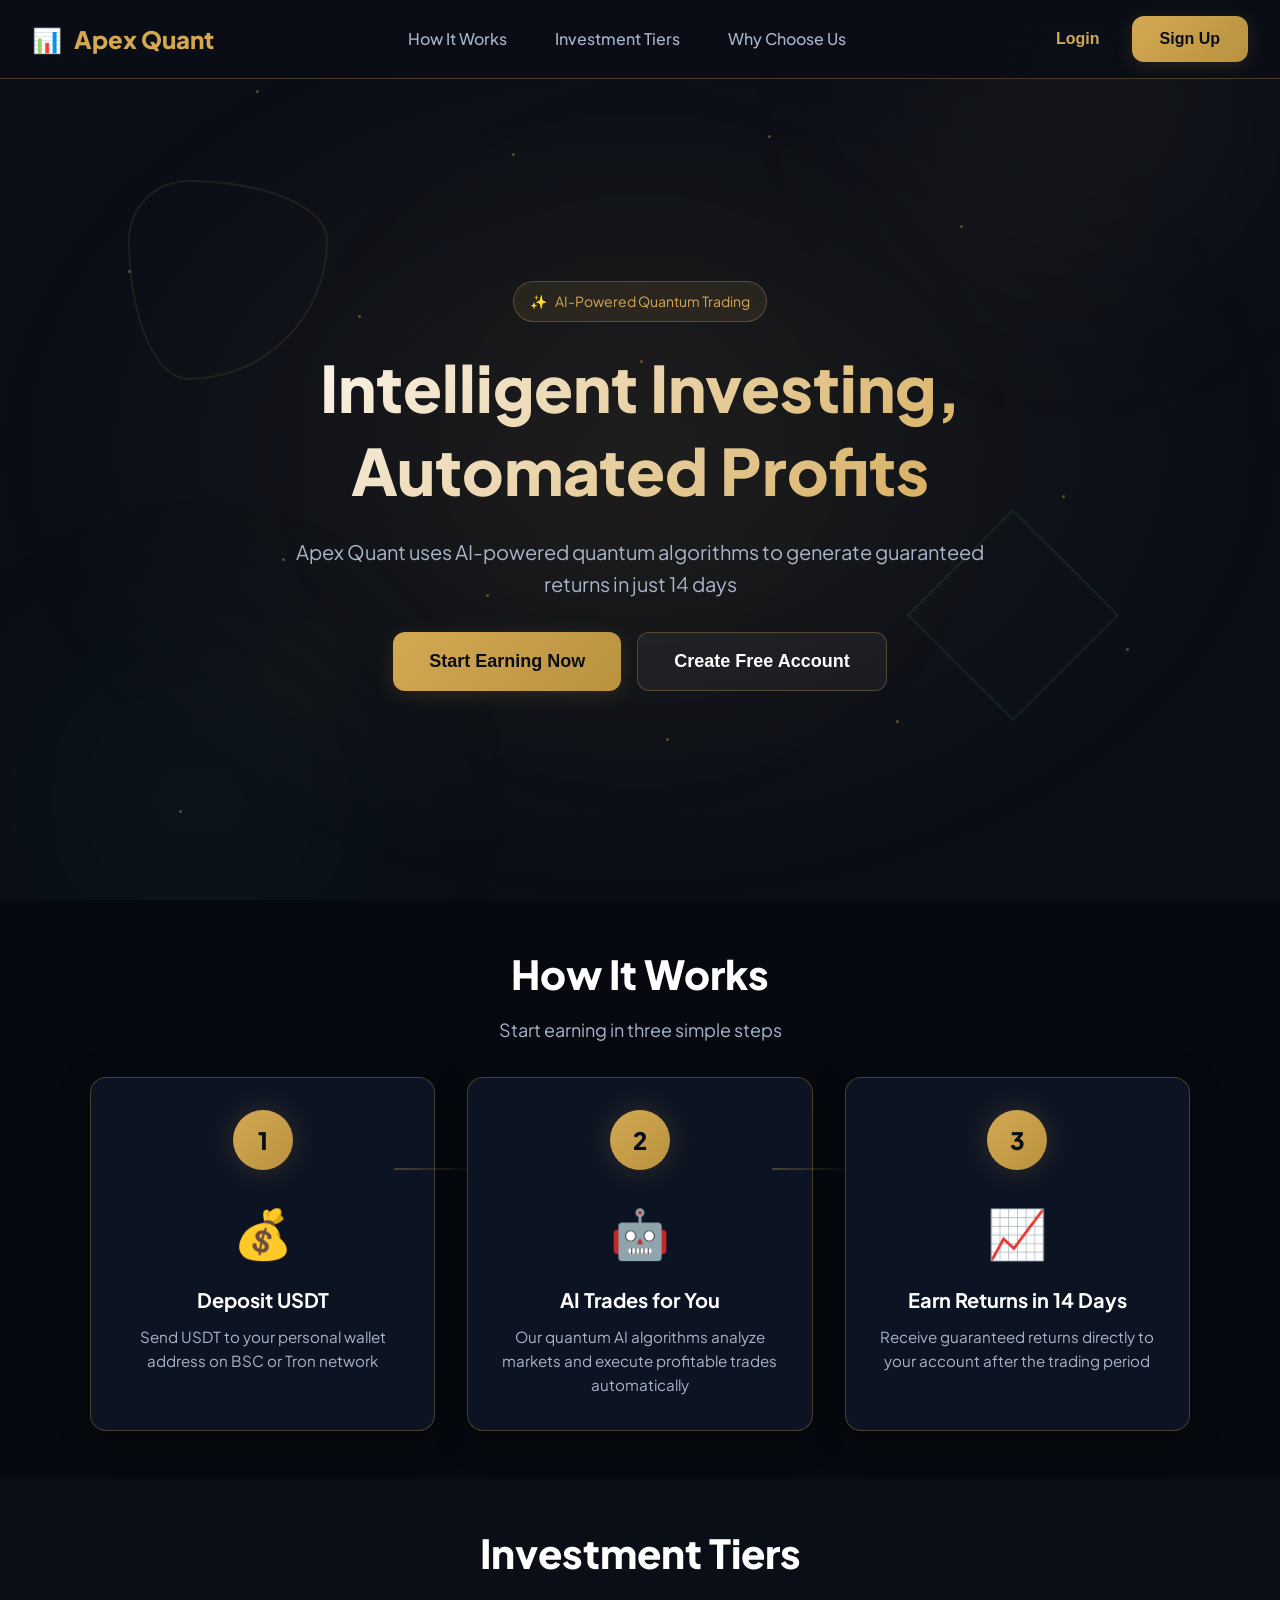
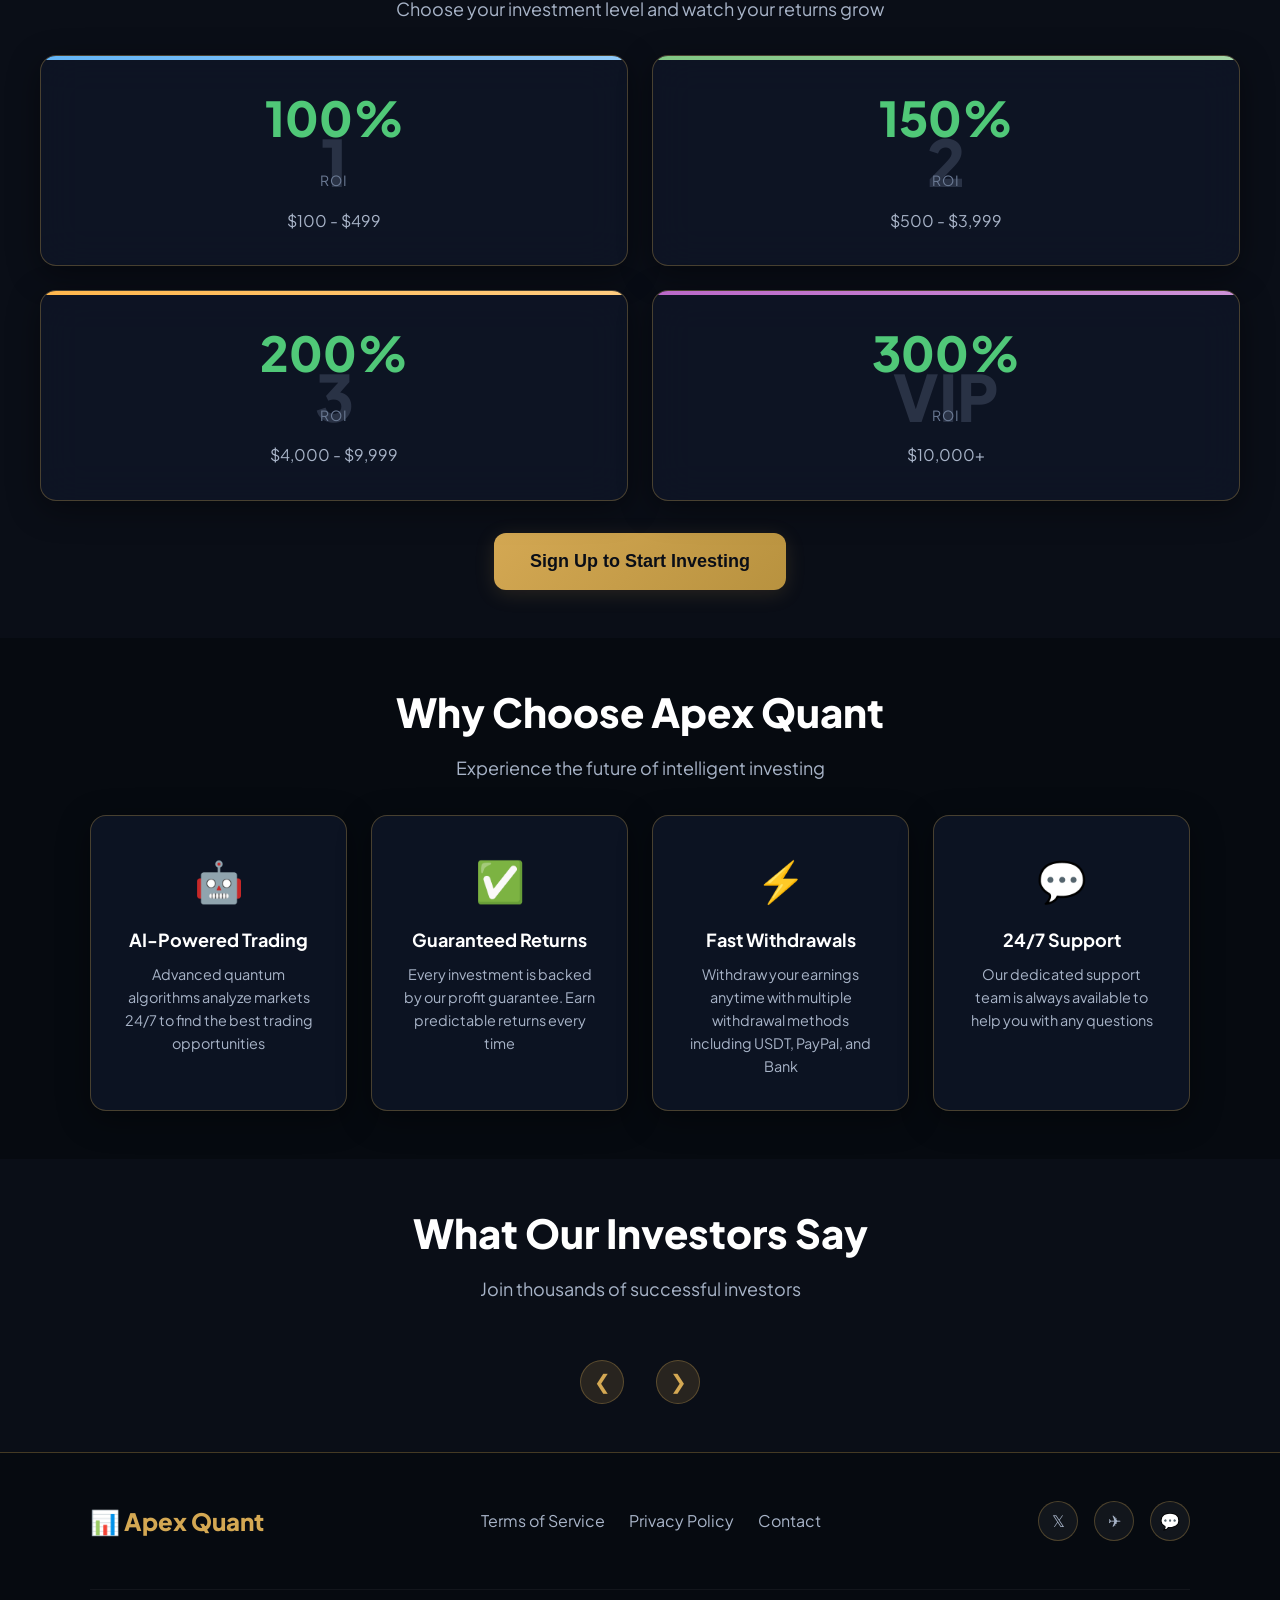
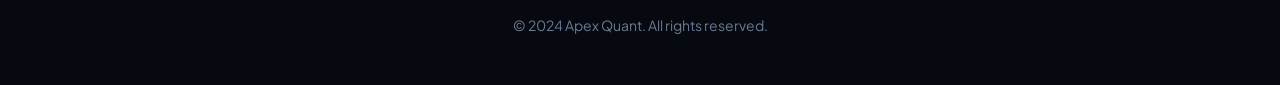
==== commit 943a1fab: "Add Profit Calculator, Leaderboard, and expanded Testimonials carousel Features: - Profit Calculator" ====
--- a/index.html
+++ b/index.html
@@ -166,36 +166,125 @@
           <h2 class="section-title">What Our Investors Say</h2>
           <p class="section-subtitle">Join thousands of successful investors</p>
         </div>
-        <div class="testimonials-grid">
-          <div class="glass-card testimonial-card">
-            <p class="testimonial-quote">"Apex Quant has completely changed my investment strategy. The returns are consistent and the platform is incredibly easy to use."</p>
-            <div class="testimonial-author">
-              <img src="https://ui-avatars.com/api/?name=Sarah+Chen&background=d4a853&color=0a0e17" alt="Sarah Chen" class="testimonial-avatar" />
-              <div>
-                <div class="testimonial-name">Sarah Chen</div>
-                <div class="testimonial-role">Tech Entrepreneur</div>
-              </div>
-            </div>
-          </div>
-          <div class="glass-card testimonial-card">
-            <p class="testimonial-quote">"I've tried many trading platforms before, but nothing comes close to the results I've seen with Apex Quant. Highly recommended!"</p>
-            <div class="testimonial-author">
-              <img src="https://ui-avatars.com/api/?name=Marcus+Johnson&background=d4a853&color=0a0e17" alt="Marcus Johnson" class="testimonial-avatar" />
-              <div>
-                <div class="testimonial-name">Marcus Johnson</div>
-                <div class="testimonial-role">Financial Analyst</div>
-              </div>
-            </div>
-          </div>
-          <div class="glass-card testimonial-card">
-            <p class="testimonial-quote">"The automated trading system is amazing. I just deposit and watch my money grow. No stress, just profits!"</p>
-            <div class="testimonial-author">
-              <img src="https://ui-avatars.com/api/?name=Elena+Rodriguez&background=d4a853&color=0a0e17" alt="Elena Rodriguez" class="testimonial-avatar" />
-              <div>
-                <div class="testimonial-name">Elena Rodriguez</div>
-                <div class="testimonial-role">Small Business Owner</div>
-              </div>
-            </div>
+        <div class="testimonials-carousel">
+          <div class="testimonials-slider" id="testimonials-slider">
+            <!-- Slide 1 -->
+            <div class="testimonial-slide" data-index="0">
+              <div class="glass-card testimonial-card">
+                <div class="testimonial-stars">⭐⭐⭐⭐⭐</div>
+                <p class="testimonial-quote">"I invested $5,000 in Tier 2 and received $12,500 back in just 14 days. The AI trading algorithm is incredible. Already on my third investment cycle!"</p>
+                <div class="testimonial-author">
+                  <img src="https://ui-avatars.com/api/?name=Sarah+Mitchell&background=d4a853&color=0a0e17" alt="Sarah Mitchell" class="testimonial-avatar" />
+                  <div>
+                    <div class="testimonial-name">Sarah Mitchell <span class="testimonial-country">🇺🇸 USA</span></div>
+                    <div class="testimonial-role">Investor</div>
+                  </div>
+                </div>
+              </div>
+            </div>
+            <!-- Slide 2 -->
+            <div class="testimonial-slide" data-index="1">
+              <div class="glass-card testimonial-card">
+                <div class="testimonial-stars">⭐⭐⭐⭐⭐</div>
+                <p class="testimonial-quote">"Apex Quant changed my financial life. Started with just $200 in Tier 1, now I'm investing in Tier 3. The auto-return system works flawlessly."</p>
+                <div class="testimonial-author">
+                  <img src="https://ui-avatars.com/api/?name=James+Okonkwo&background=d4a853&color=0a0e17" alt="James Okonkwo" class="testimonial-avatar" />
+                  <div>
+                    <div class="testimonial-name">James Okonkwo <span class="testimonial-country">🇳🇬 Nigeria</span></div>
+                    <div class="testimonial-role">Investor</div>
+                  </div>
+                </div>
+              </div>
+            </div>
+            <!-- Slide 3 -->
+            <div class="testimonial-slide" data-index="2">
+              <div class="glass-card testimonial-card">
+                <div class="testimonial-stars">⭐⭐⭐⭐⭐</div>
+                <p class="testimonial-quote">"Was skeptical at first, but after my first 14-day cycle returned 150%, I was convinced. Deposited more and referred my whole family. Best investment platform out there."</p>
+                <div class="testimonial-author">
+                  <img src="https://ui-avatars.com/api/?name=Lena+Schmidt&background=d4a853&color=0a0e17" alt="Lena Schmidt" class="testimonial-avatar" />
+                  <div>
+                    <div class="testimonial-name">Lena Schmidt <span class="testimonial-country">🇩🇪 Germany</span></div>
+                    <div class="testimonial-role">Investor</div>
+                  </div>
+                </div>
+              </div>
+            </div>
+            <!-- Slide 4 -->
+            <div class="testimonial-slide" data-index="3">
+              <div class="glass-card testimonial-card">
+                <div class="testimonial-stars">⭐⭐⭐⭐⭐</div>
+                <p class="testimonial-quote">"The quantum trading algorithm is no joke. I've tried many platforms, but Apex Quant's guaranteed returns are real. Withdrew $8,000 profit last month alone."</p>
+                <div class="testimonial-author">
+                  <img src="https://ui-avatars.com/api/?name=Raj+Patel&background=d4a853&color=0a0e17" alt="Raj Patel" class="testimonial-avatar" />
+                  <div>
+                    <div class="testimonial-name">Raj Patel <span class="testimonial-country">🇮🇳 India</span></div>
+                    <div class="testimonial-role">Investor</div>
+                  </div>
+                </div>
+              </div>
+            </div>
+            <!-- Slide 5 -->
+            <div class="testimonial-slide" data-index="4">
+              <div class="glass-card testimonial-card">
+                <div class="testimonial-stars">⭐⭐⭐⭐⭐</div>
+                <p class="testimonial-quote">"Quick deposits, even quicker withdrawals. My USDT withdrawal was processed within hours. The support team is amazing too!"</p>
+                <div class="testimonial-author">
+                  <img src="https://ui-avatars.com/api/?name=Maria+Silva&background=d4a853&color=0a0e17" alt="Maria Silva" class="testimonial-avatar" />
+                  <div>
+                    <div class="testimonial-name">Maria Silva <span class="testimonial-country">🇧🇷 Brazil</span></div>
+                    <div class="testimonial-role">Investor</div>
+                  </div>
+                </div>
+              </div>
+            </div>
+            <!-- Slide 6 -->
+            <div class="testimonial-slide" data-index="5">
+              <div class="glass-card testimonial-card">
+                <div class="testimonial-stars">⭐⭐⭐⭐⭐</div>
+                <p class="testimonial-quote">"VIP Tier 4 investor here. The 300% ROI in 14 days is unmatched anywhere. I've already doubled my initial capital twice. This platform is a goldmine."</p>
+                <div class="testimonial-author">
+                  <img src="https://ui-avatars.com/api/?name=Ahmed+Al-Rashid&background=d4a853&color=0a0e17" alt="Ahmed Al-Rashid" class="testimonial-avatar" />
+                  <div>
+                    <div class="testimonial-name">Ahmed Al-Rashid <span class="testimonial-country">🇦🇪 UAE</span></div>
+                    <div class="testimonial-role">VIP Investor</div>
+                  </div>
+                </div>
+              </div>
+            </div>
+            <!-- Slide 7 -->
+            <div class="testimonial-slide" data-index="6">
+              <div class="glass-card testimonial-card">
+                <div class="testimonial-stars">⭐⭐⭐⭐⭐</div>
+                <p class="testimonial-quote">"Clean interface, transparent tracking, and real profits. I appreciate the countdown timer — always know exactly when my returns arrive. Highly recommended!"</p>
+                <div class="testimonial-author">
+                  <img src="https://ui-avatars.com/api/?name=Yuki+Tanaka&background=d4a853&color=0a0e17" alt="Yuki Tanaka" class="testimonial-avatar" />
+                  <div>
+                    <div class="testimonial-name">Yuki Tanaka <span class="testimonial-country">🇯🇵 Japan</span></div>
+                    <div class="testimonial-role">Investor</div>
+                  </div>
+                </div>
+              </div>
+            </div>
+            <!-- Slide 8 -->
+            <div class="testimonial-slide" data-index="7">
+              <div class="glass-card testimonial-card">
+                <div class="testimonial-stars">⭐⭐⭐⭐⭐</div>
+                <p class="testimonial-quote">"Started as a test with $100. Now I've invested over $50,000 across multiple tiers. The compound effect is real. Apex Quant is the future of passive income."</p>
+                <div class="testimonial-author">
+                  <img src="https://ui-avatars.com/api/?name=Sophie+Williams&background=d4a853&color=0a0e17" alt="Sophie Williams" class="testimonial-avatar" />
+                  <div>
+                    <div class="testimonial-name">Sophie Williams <span class="testimonial-country">🇬🇧 UK</span></div>
+                    <div class="testimonial-role">Investor</div>
+                  </div>
+                </div>
+              </div>
+            </div>
+          </div>
+          <div class="testimonials-nav">
+            <button class="testimonial-nav-btn prev" onclick="changeTestimonial(-1)">❮</button>
+            <div class="testimonial-dots" id="testimonial-dots"></div>
+            <button class="testimonial-nav-btn next" onclick="changeTestimonial(1)">❯</button>
           </div>
         </div>
       </section>
@@ -327,6 +416,12 @@
           <a href="#" class="nav-item" data-section="trading-ai" onclick="navigateTo('trading-ai'); return false;">
             <span class="nav-icon">🤖</span> Trading AI
           </a>
+          <a href="#" class="nav-item" data-section="calculator" onclick="navigateTo('calculator'); return false;">
+            <span class="nav-icon">🧮</span> Calculator
+          </a>
+          <a href="#" class="nav-item" data-section="leaderboard" onclick="navigateTo('leaderboard'); return false;">
+            <span class="nav-icon">🏆</span> Leaderboard
+          </a>
           <a href="#" class="nav-item" data-section="deposit" onclick="navigateTo('deposit'); return false;">
             <span class="nav-icon">💰</span> Deposit
           </a>
@@ -458,6 +553,158 @@
           <div class="section-title" style="margin-top: 48px;">Active Investments</div>
           <div id="active-investments" class="glass-card investments-list">
             <p class="no-investments">No active investments yet. Choose a tier above to start earning!</p>
+          </div>
+        </section>
+
+        <!-- Calculator Section -->
+        <section id="section-calculator" class="dashboard-section">
+          <div class="section-header">
+            <h1>Profit Calculator</h1>
+            <p class="subtitle">Calculate your potential returns across all investment tiers</p>
+          </div>
+          
+          <div class="calculator-container">
+            <div class="glass-card calculator-card">
+              <div class="calculator-input-section">
+                <label class="calculator-label">Investment Amount (USD)</label>
+                <div class="calculator-input-wrapper">
+                  <span class="calculator-currency">$</span>
+                  <input type="number" id="calculator-amount" class="calculator-input" placeholder="Enter amount" min="1" value="1000" />
+                </div>
+              </div>
+              
+              <div class="calculator-tiers" id="calculator-tiers">
+                <!-- Tier 1 -->
+                <div class="calc-tier-card" data-tier="1" data-roi="100">
+                  <div class="calc-tier-header">
+                    <span class="calc-tier-number">Tier 1</span>
+                    <span class="calc-tier-roi">100% ROI</span>
+                  </div>
+                  <div class="calc-tier-details">
+                    <div class="calc-profit">
+                      <span class="calc-label">Profit</span>
+                      <span class="calc-value" id="calc-tier1-profit">$1,000.00</span>
+                    </div>
+                    <div class="calc-total">
+                      <span class="calc-label">Total Return</span>
+                      <span class="calc-value total" id="calc-tier1-total">$2,000.00</span>
+                    </div>
+                  </div>
+                  <div class="calc-bar-container">
+                    <div class="calc-bar" style="width: 33%;"></div>
+                  </div>
+                  <button class="btn btn-primary calc-invest-btn" onclick="investFromCalculator(1)">Invest Now</button>
+                </div>
+                
+                <!-- Tier 2 -->
+                <div class="calc-tier-card" data-tier="2" data-roi="150">
+                  <div class="calc-tier-header">
+                    <span class="calc-tier-number">Tier 2</span>
+                    <span class="calc-tier-roi">150% ROI</span>
+                    <span class="calc-badge">Popular</span>
+                  </div>
+                  <div class="calc-tier-details">
+                    <div class="calc-profit">
+                      <span class="calc-label">Profit</span>
+                      <span class="calc-value" id="calc-tier2-profit">$1,500.00</span>
+                    </div>
+                    <div class="calc-total">
+                      <span class="calc-label">Total Return</span>
+                      <span class="calc-value total" id="calc-tier2-total">$2,500.00</span>
+                    </div>
+                  </div>
+                  <div class="calc-bar-container">
+                    <div class="calc-bar" style="width: 50%;"></div>
+                  </div>
+                  <button class="btn btn-primary calc-invest-btn" onclick="investFromCalculator(2)">Invest Now</button>
+                </div>
+                
+                <!-- Tier 3 -->
+                <div class="calc-tier-card" data-tier="3" data-roi="200">
+                  <div class="calc-tier-header">
+                    <span class="calc-tier-number">Tier 3</span>
+                    <span class="calc-tier-roi">200% ROI</span>
+                  </div>
+                  <div class="calc-tier-details">
+                    <div class="calc-profit">
+                      <span class="calc-label">Profit</span>
+                      <span class="calc-value" id="calc-tier3-profit">$2,000.00</span>
+                    </div>
+                    <div class="calc-total">
+                      <span class="calc-label">Total Return</span>
+                      <span class="calc-value total" id="calc-tier3-total">$3,000.00</span>
+                    </div>
+                  </div>
+                  <div class="calc-bar-container">
+                    <div class="calc-bar" style="width: 67%;"></div>
+                  </div>
+                  <button class="btn btn-primary calc-invest-btn" onclick="investFromCalculator(3)">Invest Now</button>
+                </div>
+                
+                <!-- Tier 4 -->
+                <div class="calc-tier-card best-value" data-tier="4" data-roi="300">
+                  <div class="calc-tier-header">
+                    <span class="calc-tier-number">VIP Tier 4</span>
+                    <span class="calc-tier-roi">300% ROI</span>
+                    <span class="calc-badge best">Best Value</span>
+                  </div>
+                  <div class="calc-tier-details">
+                    <div class="calc-profit">
+                      <span class="calc-label">Profit</span>
+                      <span class="calc-value" id="calc-tier4-profit">$3,000.00</span>
+                    </div>
+                    <div class="calc-total">
+                      <span class="calc-label">Total Return</span>
+                      <span class="calc-value total" id="calc-tier4-total">$4,000.00</span>
+                    </div>
+                  </div>
+                  <div class="calc-bar-container">
+                    <div class="calc-bar" style="width: 100%;"></div>
+                  </div>
+                  <button class="btn btn-primary calc-invest-btn" onclick="investFromCalculator(4)">Invest Now</button>
+                </div>
+              </div>
+              
+              <p class="calculator-note">
+                <span>⏱️</span> All investments have a 14-day trading period. Returns are calculated based on your selected tier's ROI percentage.
+              </p>
+            </div>
+          </div>
+        </section>
+
+        <!-- Leaderboard Section -->
+        <section id="section-leaderboard" class="dashboard-section">
+          <div class="section-header">
+            <h1>🏆 Worldwide Leaderboard</h1>
+            <p class="subtitle">See how top investors are performing globally</p>
+          </div>
+          
+          <div class="leaderboard-container">
+            <div class="glass-card leaderboard-card">
+              <div class="leaderboard-user-position" id="leaderboard-user-position">
+                <span class="position-label">Your Position</span>
+                <span class="position-value" id="user-position-value">Start investing to rank!</span>
+              </div>
+              
+              <div class="leaderboard-table-wrapper">
+                <table class="leaderboard-table">
+                  <thead>
+                    <tr>
+                      <th>Rank</th>
+                      <th>Investor</th>
+                      <th>Country</th>
+                      <th>Deposited</th>
+                      <th>Withdrawn</th>
+                      <th>Net Profit</th>
+                      <th>Joined</th>
+                    </tr>
+                  </thead>
+                  <tbody id="leaderboard-body">
+                    <!-- Populated by JavaScript -->
+                  </tbody>
+                </table>
+              </div>
+            </div>
           </div>
         </section>
 
--- a/style.css
+++ b/style.css
@@ -612,6 +612,389 @@
   color: var(--text-muted);
 }
 
+/* =========================================
+   TESTIMONIAL CAROUSEL
+   ========================================= */
+
+.testimonials-carousel {
+  max-width: 1100px;
+  margin: 0 auto;
+  position: relative;
+}
+
+.testimonials-slider {
+  overflow: hidden;
+  border-radius: var(--radius-lg);
+}
+
+.testimonial-slide {
+  display: none;
+  animation: fadeIn 0.5s ease;
+}
+
+.testimonial-slide.active {
+  display: block;
+}
+
+@keyframes fadeIn {
+  from { opacity: 0; transform: translateY(10px); }
+  to { opacity: 1; transform: translateY(0); }
+}
+
+.testimonials-slider .testimonial-card {
+  padding: var(--space-xl);
+}
+
+.testimonial-stars {
+  color: #ffd700;
+  font-size: 1.25rem;
+  margin-bottom: var(--space-md);
+}
+
+.testimonial-country {
+  font-size: 0.875rem;
+  opacity: 0.8;
+}
+
+.testimonials-nav {
+  display: flex;
+  align-items: center;
+  justify-content: center;
+  gap: var(--space-md);
+  margin-top: var(--space-lg);
+}
+
+.testimonial-nav-btn {
+  background: rgba(212, 168, 83, 0.15);
+  border: 1px solid var(--border-gold);
+  color: var(--accent-gold);
+  width: 44px;
+  height: 44px;
+  border-radius: 50%;
+  cursor: pointer;
+  font-size: 1.25rem;
+  transition: all var(--transition-fast);
+  display: flex;
+  align-items: center;
+  justify-content: center;
+}
+
+.testimonial-nav-btn:hover {
+  background: rgba(212, 168, 83, 0.25);
+  transform: scale(1.1);
+}
+
+.testimonial-dots {
+  display: flex;
+  gap: var(--space-sm);
+}
+
+.testimonial-dot {
+  width: 12px;
+  height: 12px;
+  border-radius: 50%;
+  background: rgba(212, 168, 83, 0.3);
+  cursor: pointer;
+  transition: all var(--transition-fast);
+}
+
+.testimonial-dot:hover,
+.testimonial-dot.active {
+  background: var(--accent-gold);
+  transform: scale(1.2);
+}
+
+/* =========================================
+   CALCULATOR
+   ========================================= */
+
+.calculator-container {
+  max-width: 1000px;
+  margin: 0 auto;
+}
+
+.calculator-card {
+  padding: var(--space-xl);
+}
+
+.calculator-input-section {
+  text-align: center;
+  margin-bottom: var(--space-xl);
+}
+
+.calculator-label {
+  display: block;
+  font-size: 1rem;
+  color: var(--text-secondary);
+  margin-bottom: var(--space-md);
+  font-weight: 500;
+}
+
+.calculator-input-wrapper {
+  display: inline-flex;
+  align-items: center;
+  background: rgba(0, 0, 0, 0.3);
+  border: 2px solid var(--border-gold);
+  border-radius: var(--radius-lg);
+  padding: var(--space-sm) var(--space-lg);
+  max-width: 400px;
+  width: 100%;
+}
+
+.calculator-currency {
+  font-size: 2rem;
+  font-weight: 700;
+  color: var(--accent-gold);
+  margin-right: var(--space-sm);
+}
+
+.calculator-input {
+  flex: 1;
+  background: transparent;
+  border: none;
+  font-size: 2rem;
+  font-weight: 700;
+  color: var(--text-primary);
+  outline: none;
+  width: 100%;
+}
+
+.calculator-input::placeholder {
+  color: var(--text-muted);
+}
+
+.calculator-tiers {
+  display: grid;
+  grid-template-columns: repeat(4, 1fr);
+  gap: var(--space-lg);
+  margin-bottom: var(--space-xl);
+}
+
+.calc-tier-card {
+  background: rgba(0, 0, 0, 0.2);
+  border: 1px solid var(--border-gold);
+  border-radius: var(--radius-lg);
+  padding: var(--space-lg);
+  text-align: center;
+  transition: all var(--transition-normal);
+  position: relative;
+}
+
+.calc-tier-card:hover {
+  transform: translateY(-4px);
+  border-color: var(--accent-gold);
+  box-shadow: var(--shadow-gold);
+}
+
+.calc-tier-card.best-value {
+  border-color: var(--accent-gold);
+  background: rgba(212, 168, 83, 0.1);
+}
+
+.calc-tier-header {
+  margin-bottom: var(--space-md);
+}
+
+.calc-tier-number {
+  display: block;
+  font-size: 0.875rem;
+  color: var(--text-secondary);
+  text-transform: uppercase;
+  letter-spacing: 1px;
+  margin-bottom: var(--space-xs);
+}
+
+.calc-tier-roi {
+  display: block;
+  font-size: 1.5rem;
+  font-weight: 700;
+  color: var(--accent-gold);
+}
+
+.calc-badge {
+  display: inline-block;
+  padding: 4px 12px;
+  background: rgba(212, 168, 83, 0.2);
+  color: var(--accent-gold);
+  border-radius: 20px;
+  font-size: 0.75rem;
+  font-weight: 600;
+  margin-top: var(--space-sm);
+}
+
+.calc-badge.best {
+  background: var(--accent-gold);
+  color: var(--bg-deep);
+}
+
+.calc-tier-details {
+  margin-bottom: var(--space-md);
+}
+
+.calc-profit, .calc-total {
+  margin-bottom: var(--space-sm);
+}
+
+.calc-label {
+  display: block;
+  font-size: 0.75rem;
+  color: var(--text-muted);
+  text-transform: uppercase;
+  letter-spacing: 0.5px;
+}
+
+.calc-value {
+  display: block;
+  font-size: 1.25rem;
+  font-weight: 700;
+  color: var(--profit-green);
+}
+
+.calc-value.total {
+  font-size: 1.5rem;
+  color: var(--accent-gold);
+}
+
+.calc-bar-container {
+  height: 6px;
+  background: rgba(255, 255, 255, 0.1);
+  border-radius: 3px;
+  margin-bottom: var(--space-md);
+  overflow: hidden;
+}
+
+.calc-bar {
+  height: 100%;
+  background: linear-gradient(90deg, var(--accent-gold), var(--accent-gold-light));
+  border-radius: 3px;
+  transition: width var(--transition-normal);
+}
+
+.calc-invest-btn {
+  width: 100%;
+  padding: 12px 20px;
+  font-size: 0.875rem;
+}
+
+.calculator-note {
+  text-align: center;
+  color: var(--text-muted);
+  font-size: 0.875rem;
+  padding-top: var(--space-lg);
+  border-top: 1px solid rgba(255, 255, 255, 0.05);
+}
+
+.calculator-note span {
+  margin-right: var(--space-sm);
+}
+
+/* =========================================
+   LEADERBOARD
+   ========================================= */
+
+.leaderboard-container {
+  max-width: 1200px;
+  margin: 0 auto;
+}
+
+.leaderboard-card {
+  padding: var(--space-lg);
+}
+
+.leaderboard-user-position {
+  display: flex;
+  justify-content: space-between;
+  align-items: center;
+  padding: var(--space-md) var(--space-lg);
+  background: rgba(212, 168, 83, 0.1);
+  border: 1px solid var(--accent-gold);
+  border-radius: var(--radius-md);
+  margin-bottom: var(--space-lg);
+}
+
+.position-label {
+  font-weight: 600;
+  color: var(--text-secondary);
+}
+
+.position-value {
+  font-weight: 700;
+  color: var(--accent-gold);
+}
+
+.leaderboard-table-wrapper {
+  overflow-x: auto;
+}
+
+.leaderboard-table {
+  width: 100%;
+  border-collapse: collapse;
+}
+
+.leaderboard-table th,
+.leaderboard-table td {
+  padding: var(--space-md);
+  text-align: left;
+  border-bottom: 1px solid rgba(255, 255, 255, 0.05);
+}
+
+.leaderboard-table th {
+  color: var(--text-secondary);
+  font-weight: 600;
+  font-size: 0.75rem;
+  text-transform: uppercase;
+  letter-spacing: 0.5px;
+  background: rgba(0, 0, 0, 0.2);
+}
+
+.leaderboard-table tbody tr {
+  transition: background var(--transition-fast);
+}
+
+.leaderboard-table tbody tr:hover {
+  background: rgba(212, 168, 83, 0.05);
+}
+
+.leaderboard-table tbody tr.top-10 {
+  background: rgba(212, 168, 83, 0.08);
+}
+
+.leaderboard-table tbody tr.top-10:hover {
+  background: rgba(212, 168, 83, 0.12);
+}
+
+.rank-cell {
+  font-weight: 700;
+}
+
+.rank-medal {
+  font-size: 1.25rem;
+}
+
+.rank-number {
+  color: var(--text-secondary);
+}
+
+.investor-cell {
+  font-weight: 600;
+}
+
+.country-cell {
+  display: flex;
+  align-items: center;
+  gap: var(--space-xs);
+}
+
+.profit-cell {
+  color: var(--profit-green);
+  font-weight: 600;
+}
+
+.date-cell {
+  color: var(--text-muted);
+  font-size: 0.875rem;
+}
+
 /* Footer */
 .landing-footer {
   padding: var(--space-2xl) var(--space-xl);
@@ -2004,6 +2387,19 @@
   
   .testimonials-grid {
     grid-template-columns: 1fr;
+  }
+  
+  .calculator-tiers {
+    grid-template-columns: repeat(2, 1fr);
+  }
+  
+  .leaderboard-table {
+    font-size: 0.875rem;
+  }
+  
+  .leaderboard-table th,
+  .leaderboard-table td {
+    padding: var(--space-sm);
   }
 }
 
@@ -2105,6 +2501,41 @@
   .main-content {
     padding-bottom: 90px;
   }
+  
+  .calculator-tiers {
+    grid-template-columns: 1fr;
+  }
+  
+  .calculator-input {
+    font-size: 1.5rem;
+  }
+  
+  .calculator-currency {
+    font-size: 1.5rem;
+  }
+  
+  .calc-tier-card {
+    padding: var(--space-md);
+  }
+  
+  .calc-value.total {
+    font-size: 1.25rem;
+  }
+  
+  .leaderboard-table-wrapper {
+    max-height: 400px;
+    overflow-y: auto;
+  }
+  
+  .leaderboard-table th,
+  .leaderboard-table td {
+    padding: var(--space-xs);
+    font-size: 0.75rem;
+  }
+  
+  .testimonial-slide .testimonial-card {
+    padding: var(--space-md);
+  }
 }
 
 /* =========================================
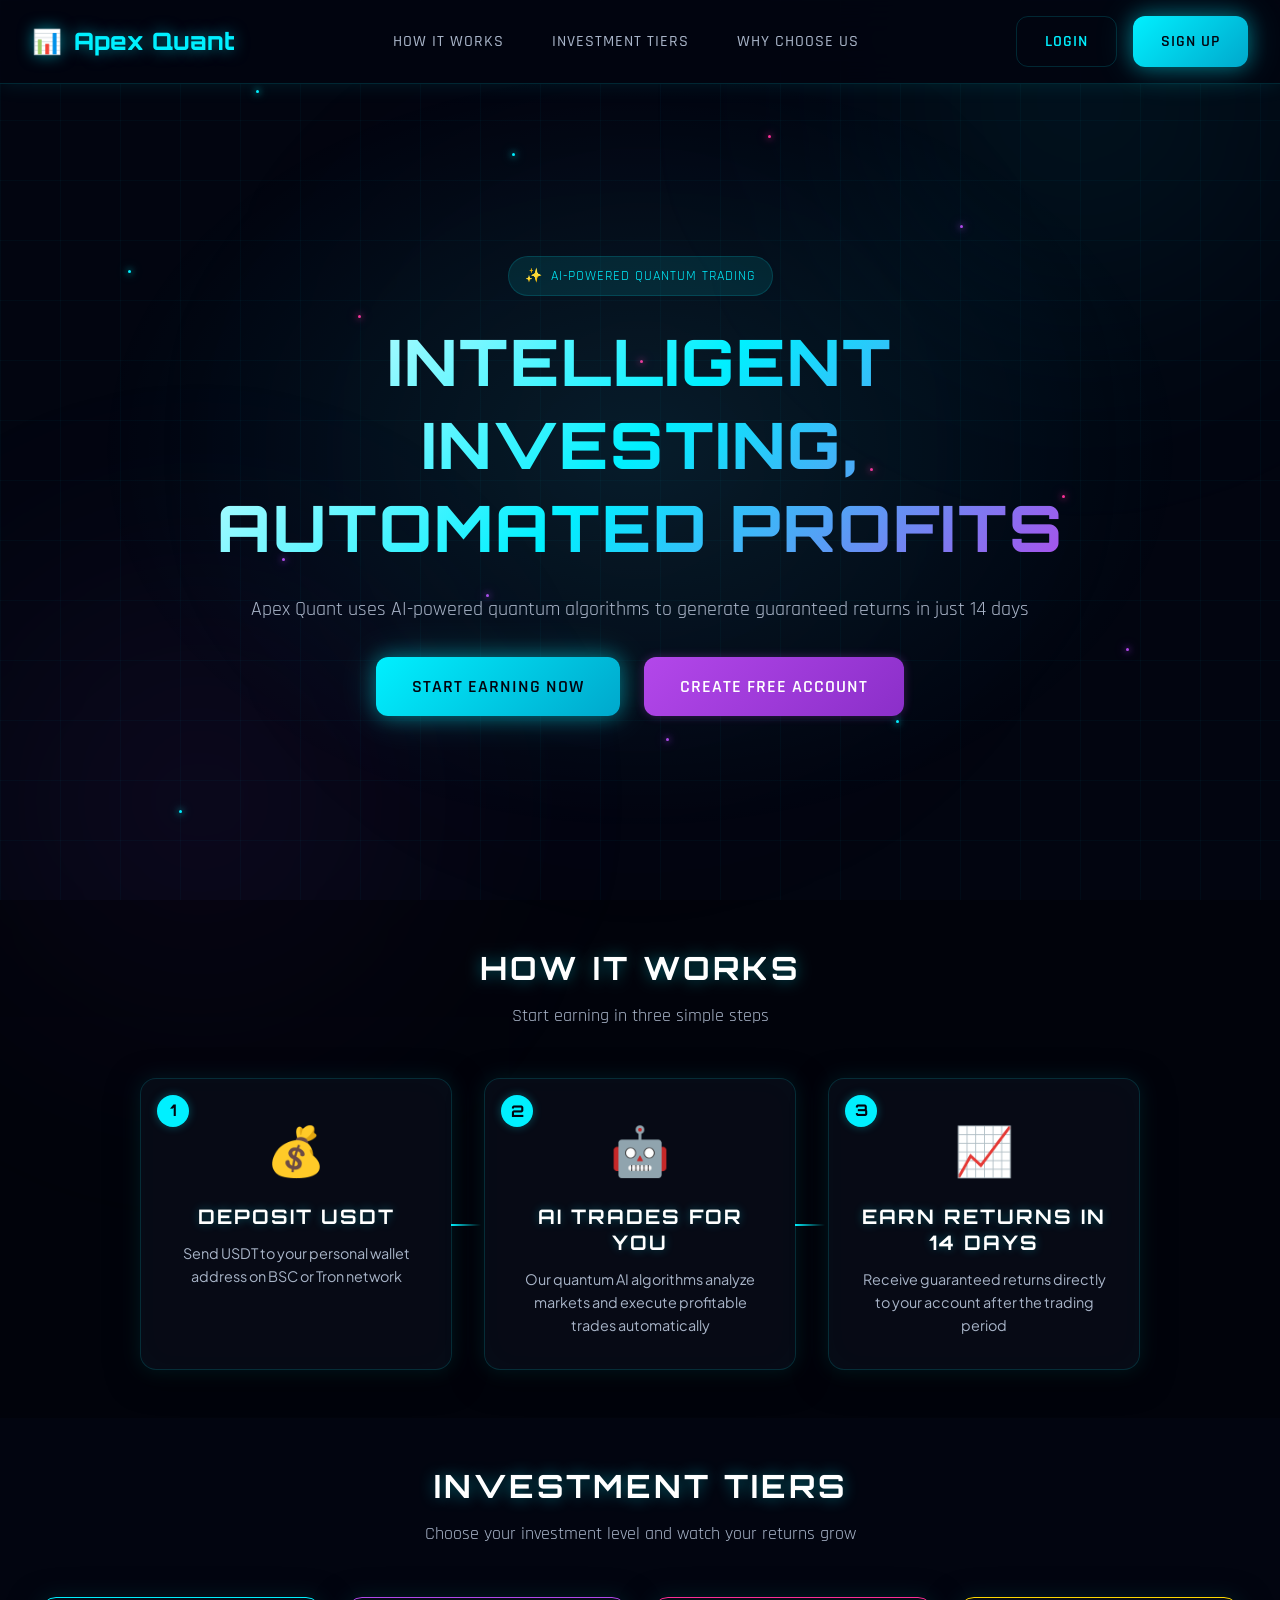
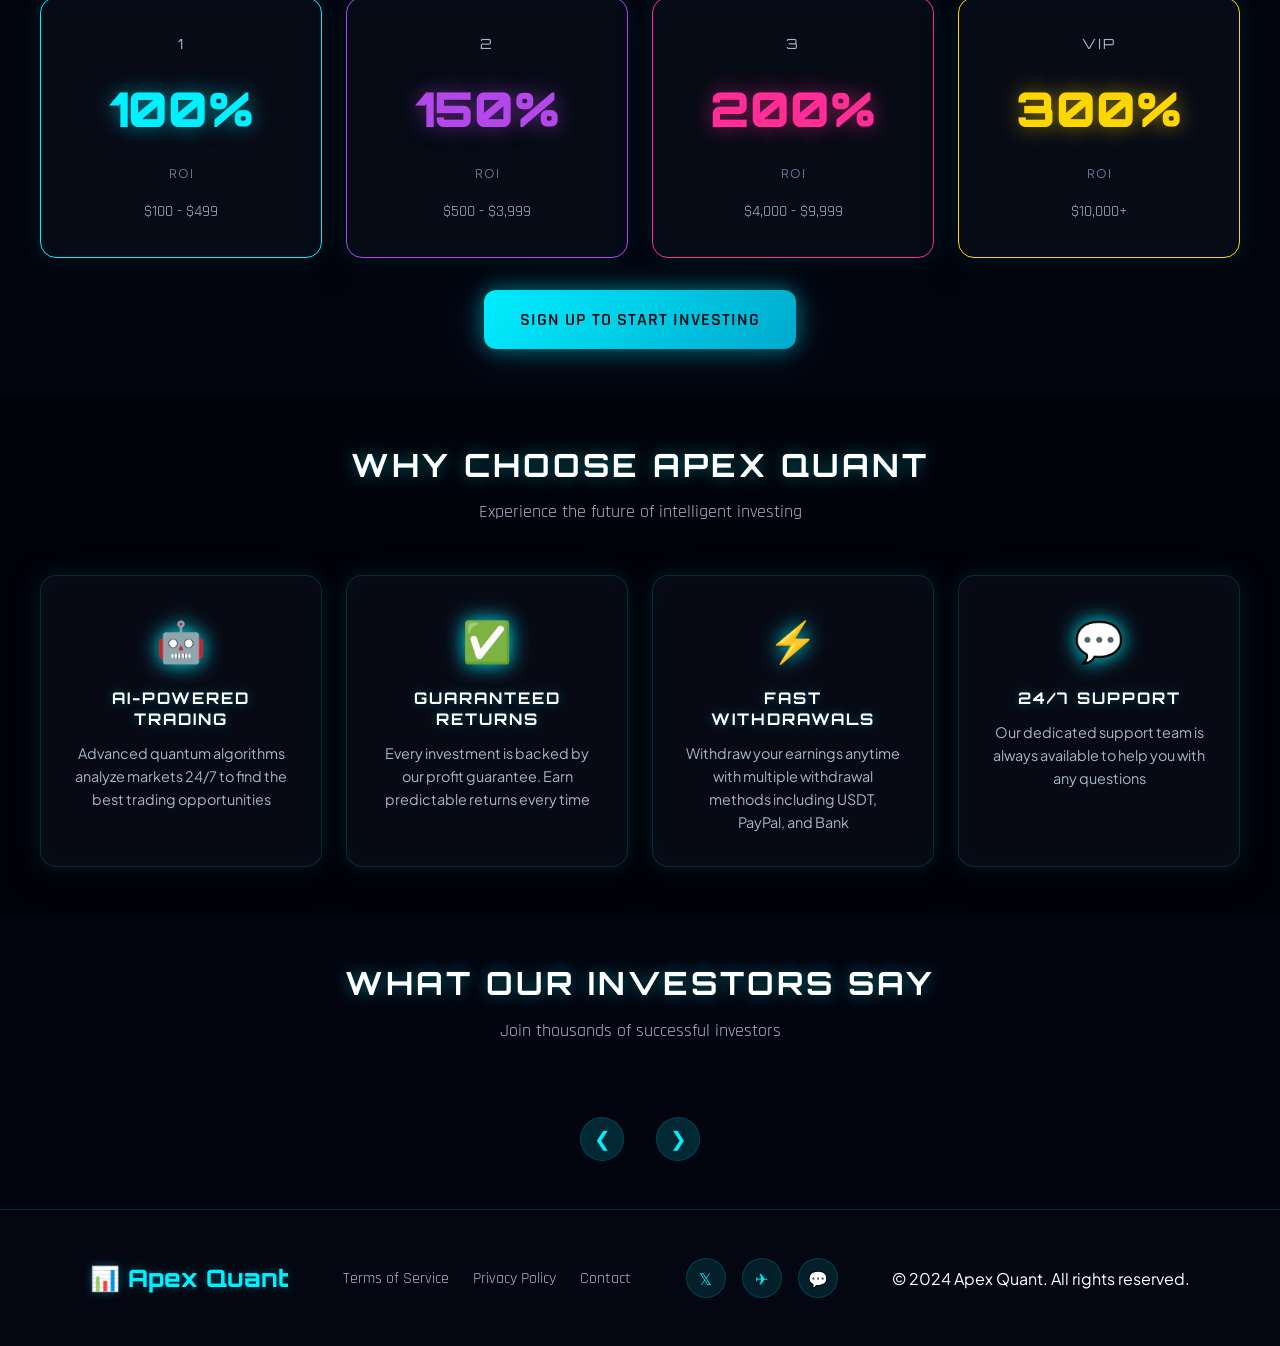
==== commit 75cbdbb0: "High-tech glow design overhaul Visual enhancements: - Added Orbitron and Rajdhani Google Fonts for f" ====
--- a/index.html
+++ b/index.html
@@ -6,7 +6,7 @@
   <title>Apex Quant - Intelligent Investing, Automated Profits</title>
   <link rel="preconnect" href="https://fonts.googleapis.com" />
   <link rel="preconnect" href="https://fonts.gstatic.com" crossorigin />
-  <link href="https://fonts.googleapis.com/css2?family=Plus+Jakarta+Sans:wght@400;500;600;700;800&display=swap" rel="stylesheet" />
+  <link href="https://fonts.googleapis.com/css2?family=Orbitron:wght@400;500;600;700;800;900&family=Rajdhani:wght@400;500;600;700&family=Plus+Jakarta+Sans:wght@400;500;600;700;800&display=swap" rel="stylesheet" />
   <link rel="stylesheet" href="style.css" />
 </head>
 <body>
--- a/style.css
+++ b/style.css
@@ -1,27 +1,39 @@
 /* =========================================
-   APEX QUANT - LUXURY DARK THEME
-   Deep Navy + Soft Gold + Emerald Green
+   APEX QUANT - HIGH-TECH GLOW THEME
+   Neon Cyan + Purple + Pink
    ========================================= */
 
 :root {
-  /* Color Palette */
-  --bg-deep: #0a0e17;
-  --bg-card: rgba(15, 22, 38, 0.85);
-  --bg-card-hover: rgba(20, 28, 48, 0.9);
-  --bg-sidebar: #060a10;
-  --border-gold: rgba(212, 168, 83, 0.3);
-  --border-gold-hover: rgba(212, 168, 83, 0.5);
-  --accent-gold: #d4a853;
-  --accent-gold-light: #e8c478;
-  --accent-gold-dark: #b8923f;
+  /* High-Tech Color Palette */
+  --bg-void: #020510;
+  --bg-deep: #0a0f1a;
+  --bg-card: rgba(10, 15, 26, 0.7);
+  --bg-card-hover: rgba(15, 22, 38, 0.85);
+  --bg-sidebar: rgba(5, 8, 20, 0.95);
+  
+  /* Neon Glow Colors */
+  --glow-cyan: #00f0ff;
+  --glow-purple: #b347ea;
+  --glow-pink: #ff2d95;
+  --glow-gold: #ffd700;
+  --glow-green: #00ff88;
+  
+  /* Text Colors */
   --text-primary: #ffffff;
   --text-secondary: #a8b4c8;
   --text-muted: #6b7a94;
-  --profit-green: #50c878;
-  --profit-green-light: #7dd99a;
-  --danger-red: #ff6b6b;
-  --warning-amber: #ffb347;
-  --info-blue: #64b5f6;
+  
+  /* Semantic Colors */
+  --profit-green: #00ff88;
+  --danger-red: #ff4757;
+  --warning-amber: #ffa502;
+  --info-blue: #00f0ff;
+  
+  /* Border Colors */
+  --border-glow: rgba(0, 240, 255, 0.15);
+  --border-glow-hover: rgba(0, 240, 255, 0.35);
+  --border-purple: rgba(179, 71, 234, 0.3);
+  --border-gold: rgba(255, 215, 0, 0.3);
   
   /* Spacing */
   --space-xs: 8px;
@@ -37,10 +49,19 @@
   --radius-lg: 16px;
   --radius-xl: 24px;
   
-  /* Shadows */
-  --shadow-card: 0 8px 32px rgba(0, 0, 0, 0.4);
-  --shadow-gold: 0 4px 20px rgba(212, 168, 83, 0.15);
-  --shadow-glow: 0 0 30px rgba(212, 168, 83, 0.2);
+  /* Glow Shadows */
+  --glow-cyan-sm: 0 0 10px rgba(0, 240, 255, 0.3);
+  --glow-cyan-md: 0 0 20px rgba(0, 240, 255, 0.4), 0 0 40px rgba(0, 240, 255, 0.2);
+  --glow-cyan-lg: 0 0 30px rgba(0, 240, 255, 0.5), 0 0 60px rgba(0, 240, 255, 0.3);
+  --glow-purple-sm: 0 0 10px rgba(179, 71, 234, 0.3);
+  --glow-purple-md: 0 0 20px rgba(179, 71, 234, 0.4), 0 0 40px rgba(179, 71, 234, 0.2);
+  --glow-pink-sm: 0 0 10px rgba(255, 45, 149, 0.3);
+  --glow-gold-sm: 0 0 10px rgba(255, 215, 0, 0.3);
+  --glow-gold-md: 0 0 20px rgba(255, 215, 0, 0.4), 0 0 40px rgba(255, 215, 0, 0.2);
+  
+  /* Card Shadows */
+  --shadow-card: 0 8px 32px rgba(0, 0, 0, 0.5);
+  --shadow-card-glow: 0 0 20px rgba(0, 240, 255, 0.1), 0 8px 32px rgba(0, 0, 0, 0.5);
   
   /* Transitions */
   --transition-fast: 0.2s ease;
@@ -63,8 +84,8 @@
 }
 
 body {
-  font-family: 'Plus Jakarta Sans', 'DM Sans', 'Segoe UI', sans-serif;
-  background: var(--bg-deep);
+  font-family: 'Plus Jakarta Sans', 'Rajdhani', 'DM Sans', 'Segoe UI', sans-serif;
+  background: var(--bg-void);
   color: var(--text-primary);
   min-height: 100vh;
   line-height: 1.6;
@@ -81,38 +102,63 @@
 }
 
 /* =========================================
-   BACKGROUND EFFECTS
+   BACKGROUND EFFECTS - HIGH-TECH
    ========================================= */
 
 .bg-gradient {
   position: fixed;
-  width: 600px;
-  height: 600px;
+  width: 800px;
+  height: 800px;
   border-radius: 50%;
-  background: radial-gradient(circle, rgba(212, 168, 83, 0.08), transparent 60%);
-  filter: blur(80px);
+  background: radial-gradient(circle, rgba(0, 240, 255, 0.08), transparent 60%);
+  filter: blur(100px);
   pointer-events: none;
   z-index: 0;
-  top: -200px;
-  right: -100px;
+  top: -300px;
+  right: -200px;
+  animation: float-orb 20s ease-in-out infinite;
 }
 
 .bg-gradient-2 {
   top: auto;
-  bottom: -200px;
-  left: -100px;
-  background: radial-gradient(circle, rgba(80, 200, 120, 0.05), transparent 60%);
+  bottom: -300px;
+  left: -200px;
+  background: radial-gradient(circle, rgba(179, 71, 234, 0.08), transparent 60%);
+  animation: float-orb 25s ease-in-out infinite reverse;
 }
 
 .bg-gradient-3 {
+  position: fixed;
+  width: 1000px;
+  height: 1000px;
   top: 50%;
   left: 50%;
   transform: translate(-50%, -50%);
-  background: radial-gradient(circle, rgba(212, 168, 83, 0.04), transparent 60%);
-  width: 800px;
-  height: 800px;
-}
-
+  background: radial-gradient(circle, rgba(255, 45, 149, 0.04), transparent 60%);
+  filter: blur(120px);
+  pointer-events: none;
+  z-index: 0;
+  animation: pulse-bg 10s ease-in-out infinite;
+}
+
+/* Grid Background */
+.app-shell::before,
+.admin-shell::before {
+  content: '';
+  position: fixed;
+  top: 0;
+  left: 0;
+  right: 0;
+  bottom: 0;
+  background-image: 
+    linear-gradient(rgba(0, 240, 255, 0.03) 1px, transparent 1px),
+    linear-gradient(90deg, rgba(0, 240, 255, 0.03) 1px, transparent 1px);
+  background-size: 60px 60px;
+  pointer-events: none;
+  z-index: 0;
+}
+
+/* Floating Particles */
 .particles-container {
   position: fixed;
   inset: 0;
@@ -126,8 +172,21 @@
   width: 3px;
   height: 3px;
   border-radius: 50%;
-  background: rgba(212, 168, 83, 0.4);
-  animation: float 15s linear infinite;
+  background: var(--glow-cyan);
+  box-shadow: 0 0 6px var(--glow-cyan), 0 0 12px var(--glow-cyan);
+  animation: float-particle 15s linear infinite;
+}
+
+.particle:nth-child(2n) {
+  background: var(--glow-purple);
+  box-shadow: 0 0 6px var(--glow-purple), 0 0 12px var(--glow-purple);
+  animation-duration: 18s;
+}
+
+.particle:nth-child(3n) {
+  background: var(--glow-pink);
+  box-shadow: 0 0 6px var(--glow-pink), 0 0 12px var(--glow-pink);
+  animation-duration: 22s;
 }
 
 .particle:nth-child(1) { top: 10%; left: 20%; animation-duration: 12s; animation-delay: 0s; }
@@ -147,10 +206,23 @@
 .particle:nth-child(15) { top: 52%; left: 68%; animation-duration: 11s; animation-delay: 14s; }
 .particle:nth-child(16) { top: 82%; left: 52%; animation-duration: 13s; animation-delay: 15s; }
 
-@keyframes float {
-  0% { transform: translateY(0) scale(1); opacity: 0.2; }
-  50% { transform: translateY(-30px) scale(1.1); opacity: 0.6; }
-  100% { transform: translateY(-60px) scale(0.9); opacity: 0.2; }
+@keyframes float-particle {
+  0% { transform: translateY(100vh) scale(1); opacity: 0; }
+  10% { opacity: 1; }
+  90% { opacity: 1; }
+  100% { transform: translateY(-100vh) scale(0.5); opacity: 0; }
+}
+
+@keyframes float-orb {
+  0%, 100% { transform: translate(0, 0) scale(1); }
+  25% { transform: translate(30px, -30px) scale(1.1); }
+  50% { transform: translate(-20px, 20px) scale(0.95); }
+  75% { transform: translate(10px, 10px) scale(1.05); }
+}
+
+@keyframes pulse-bg {
+  0%, 100% { opacity: 0.5; transform: translate(-50%, -50%) scale(1); }
+  50% { opacity: 0.8; transform: translate(-50%, -50%) scale(1.1); }
 }
 
 .app-shell,
@@ -167,43 +239,176 @@
   font-weight: 700;
   line-height: 1.3;
   color: var(--text-primary);
-}
-
-h1 { font-size: 2.5rem; }
-h2 { font-size: 2rem; }
-h3 { font-size: 1.5rem; }
+  font-family: 'Orbitron', 'Rajdhani', sans-serif;
+  text-transform: uppercase;
+  letter-spacing: 2px;
+}
+
+h1 { font-size: 2.5rem; text-shadow: 0 0 20px rgba(0, 240, 255, 0.5); }
+h2 { font-size: 2rem; text-shadow: 0 0 15px rgba(0, 240, 255, 0.4); }
+h3 { font-size: 1.5rem; text-shadow: 0 0 10px rgba(0, 240, 255, 0.3); }
 h4 { font-size: 1.25rem; }
 
+.section-title {
+  font-family: 'Orbitron', 'Rajdhani', sans-serif;
+  text-transform: uppercase;
+  letter-spacing: 3px;
+  animation: neon-flicker 4s ease-in-out infinite;
+}
+
+@keyframes neon-flicker {
+  0%, 100% { opacity: 1; text-shadow: 0 0 15px rgba(0, 240, 255, 0.5); }
+  92% { opacity: 1; text-shadow: 0 0 15px rgba(0, 240, 255, 0.5); }
+  93% { opacity: 0.8; text-shadow: 0 0 5px rgba(0, 240, 255, 0.3); }
+  94% { opacity: 1; text-shadow: 0 0 15px rgba(0, 240, 255, 0.5); }
+  96% { opacity: 0.9; text-shadow: 0 0 8px rgba(0, 240, 255, 0.4); }
+  97% { opacity: 1; text-shadow: 0 0 15px rgba(0, 240, 255, 0.5); }
+}
+
 a {
-  color: var(--accent-gold);
+  color: var(--glow-cyan);
   text-decoration: none;
-  transition: color var(--transition-fast);
+  transition: color var(--transition-fast), text-shadow var(--transition-fast);
 }
 
 a:hover {
-  color: var(--accent-gold-light);
+  color: var(--glow-purple);
+  text-shadow: 0 0 10px rgba(179, 71, 234, 0.5);
 }
 
 /* =========================================
-   GLASS CARD - Premium Look
+   GLASS CARD - GLOW EFFECT
    ========================================= */
 
 .glass-card {
   background: var(--bg-card);
-  border: 1px solid var(--border-gold);
+  border: 1px solid var(--border-glow);
   border-radius: var(--radius-lg);
-  box-shadow: var(--shadow-card);
+  box-shadow: var(--shadow-card-glow), inset 0 0 30px rgba(0, 240, 255, 0.02);
   backdrop-filter: blur(20px);
   transition: all var(--transition-normal);
 }
 
 .glass-card:hover {
-  border-color: var(--border-gold-hover);
-  box-shadow: var(--shadow-card), var(--shadow-gold);
+  border-color: var(--border-glow-hover);
+  box-shadow: var(--shadow-card), var(--glow-cyan-sm), inset 0 0 40px rgba(0, 240, 255, 0.05);
+  transform: translateY(-2px) scale(1.01);
 }
 
 /* =========================================
-   LANDING PAGE
+   BUTTONS - PULSE GLOW
+   ========================================= */
+
+.btn {
+  border: none;
+  border-radius: var(--radius-md);
+  padding: 14px 28px;
+  font-weight: 600;
+  font-size: 1rem;
+  font-family: 'Rajdhani', sans-serif;
+  text-transform: uppercase;
+  letter-spacing: 1px;
+  cursor: pointer;
+  transition: all var(--transition-normal);
+  display: inline-flex;
+  align-items: center;
+  justify-content: center;
+  gap: var(--space-sm);
+}
+
+.btn:hover {
+  transform: translateY(-2px);
+}
+
+.btn:active {
+  transform: translateY(0);
+}
+
+.btn-primary {
+  background: linear-gradient(135deg, var(--glow-cyan), #00a8cc);
+  color: var(--bg-void);
+  box-shadow: var(--glow-cyan-md);
+  animation: pulse-glow-cyan 2s ease-in-out infinite;
+}
+
+.btn-primary:hover {
+  box-shadow: var(--glow-cyan-lg);
+}
+
+@keyframes pulse-glow-cyan {
+  0%, 100% { box-shadow: 0 0 10px rgba(0, 240, 255, 0.4), 0 0 20px rgba(0, 240, 255, 0.2); }
+  50% { box-shadow: 0 0 25px rgba(0, 240, 255, 0.6), 0 0 50px rgba(0, 240, 255, 0.3); }
+}
+
+.btn-secondary {
+  background: linear-gradient(135deg, var(--glow-purple), #8b2fc9);
+  color: var(--text-primary);
+  box-shadow: var(--glow-purple-sm);
+}
+
+.btn-secondary:hover {
+  box-shadow: var(--glow-purple-md);
+}
+
+.btn-ghost {
+  background: transparent;
+  border: 1px solid var(--border-glow);
+  color: var(--glow-cyan);
+}
+
+.btn-ghost:hover {
+  background: rgba(0, 240, 255, 0.1);
+  border-color: var(--glow-cyan);
+  box-shadow: var(--glow-cyan-sm);
+}
+
+.btn-sm {
+  padding: 10px 20px;
+  font-size: 0.875rem;
+}
+
+.btn-lg {
+  padding: 18px 36px;
+  font-size: 1.125rem;
+}
+
+.btn-logout {
+  background: rgba(255, 71, 87, 0.1);
+  border: 1px solid rgba(255, 71, 87, 0.3);
+  color: var(--danger-red);
+}
+
+.btn-logout:hover {
+  background: rgba(255, 71, 87, 0.2);
+  box-shadow: 0 0 15px rgba(255, 71, 87, 0.3);
+}
+
+.btn.loading {
+  position: relative;
+  color: transparent;
+  pointer-events: none;
+}
+
+.btn.loading::after {
+  content: '';
+  position: absolute;
+  top: 50%;
+  left: 50%;
+  transform: translate(-50%, -50%);
+  width: 20px;
+  height: 20px;
+  border: 2px solid var(--bg-void);
+  border-top-color: transparent;
+  border-radius: 50%;
+  animation: spin 0.8s linear infinite;
+}
+
+@keyframes spin {
+  to { transform: translate(-50%, -50%) rotate(360deg); }
+}
+
+/* =========================================
+   LANDING PAGE - HIGH TECH
    ========================================= */
 
 .landing-page {
@@ -218,9 +423,10 @@
   right: 0;
   z-index: 100;
   padding: var(--space-md) var(--space-xl);
-  background: rgba(10, 14, 23, 0.9);
+  background: rgba(2, 5, 16, 0.9);
   backdrop-filter: blur(20px);
-  border-bottom: 1px solid var(--border-gold);
+  border-bottom: 1px solid var(--border-glow);
+  box-shadow: 0 0 20px rgba(0, 240, 255, 0.1);
   display: flex;
   justify-content: space-between;
   align-items: center;
@@ -229,10 +435,12 @@
 .landing-nav .logo {
   font-size: 1.5rem;
   font-weight: 800;
-  color: var(--accent-gold);
+  font-family: 'Orbitron', sans-serif;
+  color: var(--glow-cyan);
   display: flex;
   align-items: center;
   gap: var(--space-sm);
+  text-shadow: 0 0 15px rgba(0, 240, 255, 0.5);
 }
 
 .landing-nav .nav-links {
@@ -244,12 +452,16 @@
 .landing-nav .nav-links a {
   color: var(--text-secondary);
   font-weight: 500;
-  transition: color var(--transition-fast);
+  font-family: 'Rajdhani', sans-serif;
+  text-transform: uppercase;
+  letter-spacing: 1px;
+  transition: color var(--transition-fast), text-shadow var(--transition-fast);
   padding: var(--space-xs) var(--space-sm);
 }
 
 .landing-nav .nav-links a:hover {
-  color: var(--accent-gold);
+  color: var(--glow-cyan);
+  text-shadow: 0 0 10px rgba(0, 240, 255, 0.5);
 }
 
 .landing-nav .nav-buttons {
@@ -277,7 +489,7 @@
   transform: translate(-50%, -50%);
   width: 120%;
   height: 120%;
-  background: radial-gradient(ellipse at center, rgba(212, 168, 83, 0.08) 0%, transparent 60%);
+  background: radial-gradient(ellipse at center, rgba(0, 240, 255, 0.1) 0%, transparent 50%);
   pointer-events: none;
 }
 
@@ -292,28 +504,33 @@
   align-items: center;
   gap: var(--space-xs);
   padding: var(--space-xs) var(--space-md);
-  background: rgba(212, 168, 83, 0.1);
-  border: 1px solid var(--border-gold);
+  background: rgba(0, 240, 255, 0.1);
+  border: 1px solid var(--border-glow);
   border-radius: 50px;
   font-size: 0.875rem;
-  color: var(--accent-gold);
+  font-family: 'Rajdhani', sans-serif;
+  text-transform: uppercase;
+  letter-spacing: 1px;
+  color: var(--glow-cyan);
   margin-bottom: var(--space-lg);
+  animation: pulse-glow-cyan 3s ease-in-out infinite;
 }
 
 .hero-title {
   font-size: 4rem;
   font-weight: 800;
+  font-family: 'Orbitron', sans-serif;
   margin-bottom: var(--space-lg);
-  background: linear-gradient(135deg, var(--text-primary) 0%, var(--accent-gold) 50%, var(--text-primary) 100%);
-  background-size: 200% auto;
+  background: linear-gradient(135deg, var(--text-primary) 0%, var(--glow-cyan) 50%, var(--glow-purple) 100%);
   -webkit-background-clip: text;
   -webkit-text-fill-color: transparent;
   background-clip: text;
-  animation: shimmer 3s linear infinite;
+  animation: shimmer 3s linear infinite, neon-flicker 4s ease-in-out infinite;
+  text-shadow: none;
 }
 
 @keyframes shimmer {
-  0% { background-position: 0% center; }
+  0% { background-position: -200% center; }
   100% { background-position: 200% center; }
 }
 
@@ -321,74 +538,23 @@
   font-size: 1.25rem;
   color: var(--text-secondary);
   margin-bottom: var(--space-xl);
-  max-width: 700px;
-  margin-left: auto;
-  margin-right: auto;
+  font-family: 'Rajdhani', sans-serif;
 }
 
 .hero-buttons {
   display: flex;
-  gap: var(--space-md);
+  gap: var(--space-lg);
   justify-content: center;
-  flex-wrap: wrap;
-}
-
-/* Floating geometric shapes */
-.hero-shapes {
-  position: absolute;
-  inset: 0;
-  pointer-events: none;
-  overflow: hidden;
-}
-
-.hero-shape {
-  position: absolute;
-  opacity: 0.1;
-  animation: float-shape 20s ease-in-out infinite;
-}
-
-.hero-shape.shape-1 {
-  top: 20%;
-  left: 10%;
-  width: 200px;
-  height: 200px;
-  border: 2px solid var(--accent-gold);
-  border-radius: 30% 70% 70% 30% / 30% 30% 70% 70%;
-  animation-delay: 0s;
-}
-
-.hero-shape.shape-2 {
-  top: 60%;
-  right: 15%;
-  width: 150px;
-  height: 150px;
-  border: 2px solid var(--profit-green);
-  transform: rotate(45deg);
-  animation-delay: -5s;
-}
-
-.hero-shape.shape-3 {
-  bottom: 20%;
-  left: 20%;
-  width: 100px;
-  height: 100px;
-  background: rgba(212, 168, 83, 0.05);
-  border-radius: 50%;
-  animation-delay: -10s;
-}
-
-@keyframes float-shape {
-  0%, 100% { transform: translateY(0) rotate(0deg); }
-  50% { transform: translateY(-30px) rotate(10deg); }
-}
-
-/* Section Styling */
+}
+
+/* Section Styles */
 .section {
   padding: var(--space-2xl) var(--space-xl);
+  position: relative;
 }
 
 .section-dark {
-  background: var(--bg-sidebar);
+  background: rgba(0, 0, 0, 0.3);
 }
 
 .section-header {
@@ -396,17 +562,11 @@
   margin-bottom: var(--space-2xl);
 }
 
-.section-title {
-  font-size: 2.5rem;
-  font-weight: 800;
-  margin-bottom: var(--space-md);
-}
-
 .section-subtitle {
+  color: var(--text-secondary);
+  margin-top: var(--space-sm);
+  font-family: 'Rajdhani', sans-serif;
   font-size: 1.125rem;
-  color: var(--text-secondary);
-  max-width: 600px;
-  margin: 0 auto;
 }
 
 /* How It Works */
@@ -414,7 +574,7 @@
   display: grid;
   grid-template-columns: repeat(3, 1fr);
   gap: var(--space-xl);
-  max-width: 1100px;
+  max-width: 1000px;
   margin: 0 auto;
 }
 
@@ -425,18 +585,20 @@
 }
 
 .step-number {
-  width: 60px;
-  height: 60px;
+  position: absolute;
+  top: var(--space-md);
+  left: var(--space-md);
+  width: 32px;
+  height: 32px;
+  background: var(--glow-cyan);
+  color: var(--bg-void);
   border-radius: 50%;
-  background: linear-gradient(135deg, var(--accent-gold), var(--accent-gold-dark));
-  color: var(--bg-deep);
-  font-size: 1.5rem;
-  font-weight: 800;
   display: flex;
   align-items: center;
   justify-content: center;
-  margin: 0 auto var(--space-lg);
-  box-shadow: var(--shadow-glow);
+  font-weight: 700;
+  font-family: 'Orbitron', sans-serif;
+  box-shadow: var(--glow-cyan-sm);
 }
 
 .step-icon {
@@ -446,31 +608,27 @@
 }
 
 .step-title {
+  font-family: 'Orbitron', sans-serif;
   font-size: 1.25rem;
-  font-weight: 700;
   margin-bottom: var(--space-sm);
   color: var(--text-primary);
 }
 
 .step-desc {
   color: var(--text-secondary);
-  font-size: 0.95rem;
+  font-size: 0.9rem;
 }
 
 .step-connector {
   position: absolute;
-  top: 90px;
-  right: -40px;
-  width: 80px;
+  top: 50%;
+  right: -30px;
+  width: 30px;
   height: 2px;
-  background: linear-gradient(90deg, var(--border-gold), transparent);
-}
-
-.step-card:last-child .step-connector {
-  display: none;
-}
-
-/* Tiers Preview */
+  background: linear-gradient(90deg, var(--glow-cyan), transparent);
+}
+
+/* Tiers Grid */
 .tiers-grid {
   display: grid;
   grid-template-columns: repeat(4, 1fr);
@@ -480,61 +638,59 @@
 }
 
 .tier-preview-card {
-  padding: var(--space-lg);
   text-align: center;
+  padding: var(--space-xl);
   position: relative;
-  overflow: hidden;
-}
-
-.tier-preview-card::before {
-  content: '';
-  position: absolute;
-  top: 0;
-  left: 0;
-  right: 0;
-  height: 4px;
-  background: linear-gradient(90deg, var(--accent-gold), var(--accent-gold-light));
-}
-
-.tier-preview-card.tier-1::before { background: linear-gradient(90deg, #64b5f6, #90caf9); }
-.tier-preview-card.tier-2::before { background: linear-gradient(90deg, #81c784, #a5d6a7); }
-.tier-preview-card.tier-3::before { background: linear-gradient(90deg, #ffb74d, #ffcc80); }
-.tier-preview-card.tier-4::before { background: linear-gradient(90deg, #ba68c8, #ce93d8); }
+  transition: all var(--transition-normal);
+}
+
+.tier-preview-card:hover {
+  transform: translateY(-5px) scale(1.02);
+}
+
+.tier-1 { border-color: var(--glow-cyan); }
+.tier-1:hover { box-shadow: var(--glow-cyan-md); }
+
+.tier-2 { border-color: var(--glow-purple); }
+.tier-2:hover { box-shadow: var(--glow-purple-md); }
+
+.tier-3 { border-color: var(--glow-pink); }
+.tier-3:hover { box-shadow: var(--glow-pink-sm); }
+
+.tier-4 { border-color: var(--glow-gold); }
+.tier-4:hover { box-shadow: var(--glow-gold-md); }
 
 .tier-number {
-  font-size: 4rem;
-  font-weight: 800;
+  font-family: 'Orbitron', sans-serif;
+  font-size: 0.875rem;
+  text-transform: uppercase;
+  letter-spacing: 2px;
+  color: var(--text-secondary);
+}
+
+.tier-roi {
+  font-size: 3rem;
+  font-weight: 900;
+  font-family: 'Orbitron', sans-serif;
+  margin: var(--space-md) 0;
+}
+
+.tier-1 .tier-roi { color: var(--glow-cyan); text-shadow: 0 0 20px rgba(0, 240, 255, 0.5); }
+.tier-2 .tier-roi { color: var(--glow-purple); text-shadow: 0 0 20px rgba(179, 71, 234, 0.5); }
+.tier-3 .tier-roi { color: var(--glow-pink); text-shadow: 0 0 20px rgba(255, 45, 149, 0.5); }
+.tier-4 .tier-roi { color: var(--glow-gold); text-shadow: 0 0 20px rgba(255, 215, 0, 0.5); }
+
+.tier-label {
   color: var(--text-muted);
-  opacity: 0.3;
-  position: absolute;
-  top: 50%;
-  left: 50%;
-  transform: translate(-50%, -50%);
-}
-
-.tier-roi {
-  font-size: 2.5rem;
-  font-weight: 800;
-  color: var(--profit-green);
-  margin-bottom: var(--space-sm);
-  position: relative;
-}
-
-.tier-label {
-  font-size: 0.875rem;
-  color: var(--text-muted);
   text-transform: uppercase;
   letter-spacing: 1px;
-  margin-bottom: var(--space-md);
+  font-size: 0.75rem;
 }
 
 .tier-range {
-  font-size: 1rem;
-  color: var(--text-secondary);
-}
-
-.tier-cta {
-  margin-top: var(--space-lg);
+  margin-top: var(--space-md);
+  color: var(--text-secondary);
+  font-family: 'Rajdhani', sans-serif;
 }
 
 /* Benefits Grid */
@@ -542,463 +698,37 @@
   display: grid;
   grid-template-columns: repeat(4, 1fr);
   gap: var(--space-lg);
-  max-width: 1100px;
+  max-width: 1200px;
   margin: 0 auto;
 }
 
 .benefit-card {
+  text-align: center;
   padding: var(--space-xl);
-  text-align: center;
 }
 
 .benefit-icon {
   font-size: 2.5rem;
   margin-bottom: var(--space-md);
   display: block;
+  filter: drop-shadow(0 0 10px var(--glow-cyan));
 }
 
 .benefit-title {
-  font-size: 1.125rem;
-  font-weight: 700;
+  font-family: 'Orbitron', sans-serif;
+  font-size: 1rem;
   margin-bottom: var(--space-sm);
 }
 
 .benefit-desc {
   color: var(--text-secondary);
   font-size: 0.9rem;
-}
-
-/* Testimonials */
-.testimonials-grid {
-  display: grid;
-  grid-template-columns: repeat(3, 1fr);
-  gap: var(--space-lg);
-  max-width: 1100px;
-  margin: 0 auto;
-}
-
-.testimonial-card {
-  padding: var(--space-xl);
-}
-
-.testimonial-quote {
-  font-size: 1rem;
-  color: var(--text-secondary);
-  margin-bottom: var(--space-lg);
-  font-style: italic;
-  line-height: 1.7;
-}
-
-.testimonial-author {
-  display: flex;
-  align-items: center;
-  gap: var(--space-md);
-}
-
-.testimonial-avatar {
-  width: 50px;
-  height: 50px;
-  border-radius: 50%;
-  border: 2px solid var(--border-gold);
-}
-
-.testimonial-name {
-  font-weight: 700;
-  margin-bottom: 2px;
-}
-
-.testimonial-role {
-  font-size: 0.875rem;
-  color: var(--text-muted);
-}
-
-/* =========================================
-   TESTIMONIAL CAROUSEL
-   ========================================= */
-
-.testimonials-carousel {
-  max-width: 1100px;
-  margin: 0 auto;
-  position: relative;
-}
-
-.testimonials-slider {
-  overflow: hidden;
-  border-radius: var(--radius-lg);
-}
-
-.testimonial-slide {
-  display: none;
-  animation: fadeIn 0.5s ease;
-}
-
-.testimonial-slide.active {
-  display: block;
-}
-
-@keyframes fadeIn {
-  from { opacity: 0; transform: translateY(10px); }
-  to { opacity: 1; transform: translateY(0); }
-}
-
-.testimonials-slider .testimonial-card {
-  padding: var(--space-xl);
-}
-
-.testimonial-stars {
-  color: #ffd700;
-  font-size: 1.25rem;
-  margin-bottom: var(--space-md);
-}
-
-.testimonial-country {
-  font-size: 0.875rem;
-  opacity: 0.8;
-}
-
-.testimonials-nav {
-  display: flex;
-  align-items: center;
-  justify-content: center;
-  gap: var(--space-md);
-  margin-top: var(--space-lg);
-}
-
-.testimonial-nav-btn {
-  background: rgba(212, 168, 83, 0.15);
-  border: 1px solid var(--border-gold);
-  color: var(--accent-gold);
-  width: 44px;
-  height: 44px;
-  border-radius: 50%;
-  cursor: pointer;
-  font-size: 1.25rem;
-  transition: all var(--transition-fast);
-  display: flex;
-  align-items: center;
-  justify-content: center;
-}
-
-.testimonial-nav-btn:hover {
-  background: rgba(212, 168, 83, 0.25);
-  transform: scale(1.1);
-}
-
-.testimonial-dots {
-  display: flex;
-  gap: var(--space-sm);
-}
-
-.testimonial-dot {
-  width: 12px;
-  height: 12px;
-  border-radius: 50%;
-  background: rgba(212, 168, 83, 0.3);
-  cursor: pointer;
-  transition: all var(--transition-fast);
-}
-
-.testimonial-dot:hover,
-.testimonial-dot.active {
-  background: var(--accent-gold);
-  transform: scale(1.2);
-}
-
-/* =========================================
-   CALCULATOR
-   ========================================= */
-
-.calculator-container {
-  max-width: 1000px;
-  margin: 0 auto;
-}
-
-.calculator-card {
-  padding: var(--space-xl);
-}
-
-.calculator-input-section {
-  text-align: center;
-  margin-bottom: var(--space-xl);
-}
-
-.calculator-label {
-  display: block;
-  font-size: 1rem;
-  color: var(--text-secondary);
-  margin-bottom: var(--space-md);
-  font-weight: 500;
-}
-
-.calculator-input-wrapper {
-  display: inline-flex;
-  align-items: center;
-  background: rgba(0, 0, 0, 0.3);
-  border: 2px solid var(--border-gold);
-  border-radius: var(--radius-lg);
-  padding: var(--space-sm) var(--space-lg);
-  max-width: 400px;
-  width: 100%;
-}
-
-.calculator-currency {
-  font-size: 2rem;
-  font-weight: 700;
-  color: var(--accent-gold);
-  margin-right: var(--space-sm);
-}
-
-.calculator-input {
-  flex: 1;
-  background: transparent;
-  border: none;
-  font-size: 2rem;
-  font-weight: 700;
-  color: var(--text-primary);
-  outline: none;
-  width: 100%;
-}
-
-.calculator-input::placeholder {
-  color: var(--text-muted);
-}
-
-.calculator-tiers {
-  display: grid;
-  grid-template-columns: repeat(4, 1fr);
-  gap: var(--space-lg);
-  margin-bottom: var(--space-xl);
-}
-
-.calc-tier-card {
-  background: rgba(0, 0, 0, 0.2);
-  border: 1px solid var(--border-gold);
-  border-radius: var(--radius-lg);
-  padding: var(--space-lg);
-  text-align: center;
-  transition: all var(--transition-normal);
-  position: relative;
-}
-
-.calc-tier-card:hover {
-  transform: translateY(-4px);
-  border-color: var(--accent-gold);
-  box-shadow: var(--shadow-gold);
-}
-
-.calc-tier-card.best-value {
-  border-color: var(--accent-gold);
-  background: rgba(212, 168, 83, 0.1);
-}
-
-.calc-tier-header {
-  margin-bottom: var(--space-md);
-}
-
-.calc-tier-number {
-  display: block;
-  font-size: 0.875rem;
-  color: var(--text-secondary);
-  text-transform: uppercase;
-  letter-spacing: 1px;
-  margin-bottom: var(--space-xs);
-}
-
-.calc-tier-roi {
-  display: block;
-  font-size: 1.5rem;
-  font-weight: 700;
-  color: var(--accent-gold);
-}
-
-.calc-badge {
-  display: inline-block;
-  padding: 4px 12px;
-  background: rgba(212, 168, 83, 0.2);
-  color: var(--accent-gold);
-  border-radius: 20px;
-  font-size: 0.75rem;
-  font-weight: 600;
-  margin-top: var(--space-sm);
-}
-
-.calc-badge.best {
-  background: var(--accent-gold);
-  color: var(--bg-deep);
-}
-
-.calc-tier-details {
-  margin-bottom: var(--space-md);
-}
-
-.calc-profit, .calc-total {
-  margin-bottom: var(--space-sm);
-}
-
-.calc-label {
-  display: block;
-  font-size: 0.75rem;
-  color: var(--text-muted);
-  text-transform: uppercase;
-  letter-spacing: 0.5px;
-}
-
-.calc-value {
-  display: block;
-  font-size: 1.25rem;
-  font-weight: 700;
-  color: var(--profit-green);
-}
-
-.calc-value.total {
-  font-size: 1.5rem;
-  color: var(--accent-gold);
-}
-
-.calc-bar-container {
-  height: 6px;
-  background: rgba(255, 255, 255, 0.1);
-  border-radius: 3px;
-  margin-bottom: var(--space-md);
-  overflow: hidden;
-}
-
-.calc-bar {
-  height: 100%;
-  background: linear-gradient(90deg, var(--accent-gold), var(--accent-gold-light));
-  border-radius: 3px;
-  transition: width var(--transition-normal);
-}
-
-.calc-invest-btn {
-  width: 100%;
-  padding: 12px 20px;
-  font-size: 0.875rem;
-}
-
-.calculator-note {
-  text-align: center;
-  color: var(--text-muted);
-  font-size: 0.875rem;
-  padding-top: var(--space-lg);
-  border-top: 1px solid rgba(255, 255, 255, 0.05);
-}
-
-.calculator-note span {
-  margin-right: var(--space-sm);
-}
-
-/* =========================================
-   LEADERBOARD
-   ========================================= */
-
-.leaderboard-container {
-  max-width: 1200px;
-  margin: 0 auto;
-}
-
-.leaderboard-card {
-  padding: var(--space-lg);
-}
-
-.leaderboard-user-position {
-  display: flex;
-  justify-content: space-between;
-  align-items: center;
-  padding: var(--space-md) var(--space-lg);
-  background: rgba(212, 168, 83, 0.1);
-  border: 1px solid var(--accent-gold);
-  border-radius: var(--radius-md);
-  margin-bottom: var(--space-lg);
-}
-
-.position-label {
-  font-weight: 600;
-  color: var(--text-secondary);
-}
-
-.position-value {
-  font-weight: 700;
-  color: var(--accent-gold);
-}
-
-.leaderboard-table-wrapper {
-  overflow-x: auto;
-}
-
-.leaderboard-table {
-  width: 100%;
-  border-collapse: collapse;
-}
-
-.leaderboard-table th,
-.leaderboard-table td {
-  padding: var(--space-md);
-  text-align: left;
-  border-bottom: 1px solid rgba(255, 255, 255, 0.05);
-}
-
-.leaderboard-table th {
-  color: var(--text-secondary);
-  font-weight: 600;
-  font-size: 0.75rem;
-  text-transform: uppercase;
-  letter-spacing: 0.5px;
-  background: rgba(0, 0, 0, 0.2);
-}
-
-.leaderboard-table tbody tr {
-  transition: background var(--transition-fast);
-}
-
-.leaderboard-table tbody tr:hover {
-  background: rgba(212, 168, 83, 0.05);
-}
-
-.leaderboard-table tbody tr.top-10 {
-  background: rgba(212, 168, 83, 0.08);
-}
-
-.leaderboard-table tbody tr.top-10:hover {
-  background: rgba(212, 168, 83, 0.12);
-}
-
-.rank-cell {
-  font-weight: 700;
-}
-
-.rank-medal {
-  font-size: 1.25rem;
-}
-
-.rank-number {
-  color: var(--text-secondary);
-}
-
-.investor-cell {
-  font-weight: 600;
-}
-
-.country-cell {
-  display: flex;
-  align-items: center;
-  gap: var(--space-xs);
-}
-
-.profit-cell {
-  color: var(--profit-green);
-  font-weight: 600;
-}
-
-.date-cell {
-  color: var(--text-muted);
-  font-size: 0.875rem;
 }
 
 /* Footer */
 .landing-footer {
   padding: var(--space-2xl) var(--space-xl);
-  border-top: 1px solid var(--border-gold);
+  border-top: 1px solid var(--border-glow);
   background: var(--bg-sidebar);
 }
 
@@ -1015,7 +745,9 @@
 .footer-logo {
   font-size: 1.5rem;
   font-weight: 800;
-  color: var(--accent-gold);
+  font-family: 'Orbitron', sans-serif;
+  color: var(--glow-cyan);
+  text-shadow: 0 0 10px rgba(0, 240, 255, 0.3);
 }
 
 .footer-links {
@@ -1025,11 +757,11 @@
 
 .footer-links a {
   color: var(--text-secondary);
-  transition: color var(--transition-fast);
+  font-family: 'Rajdhani', sans-serif;
 }
 
 .footer-links a:hover {
-  color: var(--accent-gold);
+  color: var(--glow-cyan);
 }
 
 .footer-social {
@@ -1040,139 +772,43 @@
 .footer-social a {
   width: 40px;
   height: 40px;
-  border-radius: 50%;
-  background: rgba(255, 255, 255, 0.05);
-  border: 1px solid var(--border-gold);
   display: flex;
   align-items: center;
   justify-content: center;
-  color: var(--text-secondary);
+  background: rgba(0, 240, 255, 0.1);
+  border: 1px solid var(--border-glow);
+  border-radius: 50%;
   transition: all var(--transition-fast);
 }
 
 .footer-social a:hover {
-  background: var(--accent-gold);
-  color: var(--bg-deep);
-}
-
-.footer-copyright {
-  width: 100%;
-  text-align: center;
-  color: var(--text-muted);
-  font-size: 0.875rem;
-  margin-top: var(--space-lg);
-  padding-top: var(--space-lg);
-  border-top: 1px solid rgba(255, 255, 255, 0.05);
+  background: rgba(0, 240, 255, 0.2);
+  box-shadow: var(--glow-cyan-sm);
 }
 
 /* =========================================
-   BUTTONS
+   AUTH MODAL - GLOW STYLE
    ========================================= */
 
-.btn {
-  border: none;
-  border-radius: var(--radius-md);
-  padding: 14px 28px;
-  font-weight: 600;
-  font-size: 1rem;
-  cursor: pointer;
-  transition: all var(--transition-normal);
-  display: inline-flex;
-  align-items: center;
-  justify-content: center;
-  gap: var(--space-sm);
-}
-
-.btn:hover {
-  transform: translateY(-2px);
-}
-
-.btn:active {
-  transform: translateY(0);
-}
-
-.btn-primary {
-  background: linear-gradient(135deg, var(--accent-gold), var(--accent-gold-dark));
-  color: var(--bg-deep);
-  box-shadow: var(--shadow-gold);
-}
-
-.btn-primary:hover {
-  background: linear-gradient(135deg, var(--accent-gold-light), var(--accent-gold));
-  box-shadow: var(--shadow-glow);
-}
-
-.btn-secondary {
-  background: rgba(255, 255, 255, 0.05);
-  color: var(--text-primary);
-  border: 1px solid var(--border-gold);
-}
-
-.btn-secondary:hover {
-  background: rgba(212, 168, 83, 0.1);
-  border-color: var(--accent-gold);
-}
-
-.btn-ghost {
-  background: transparent;
-  color: var(--accent-gold);
-  padding: var(--space-xs) var(--space-md);
-}
-
-.btn-ghost:hover {
-  background: rgba(212, 168, 83, 0.1);
-}
-
-.btn-sm {
-  padding: 10px 20px;
-  font-size: 0.875rem;
-}
-
-.btn-lg {
-  padding: 18px 36px;
-  font-size: 1.125rem;
-}
-
-.btn-link {
-  background: transparent;
-  color: var(--accent-gold);
-  border: none;
-  cursor: pointer;
-  font-weight: 500;
-  padding: 0;
-}
-
-.btn-link:hover {
-  color: var(--accent-gold-light);
-  text-decoration: underline;
-}
-
-.btn-logout {
-  background: rgba(255, 107, 107, 0.1);
-  color: var(--danger-red);
-  border: 1px solid rgba(255, 107, 107, 0.2);
-}
-
-.btn-logout:hover {
-  background: rgba(255, 107, 107, 0.2);
-}
-
-/* =========================================
-   AUTH FORMS
-   ========================================= */
-
-.auth-wrapper {
-  min-height: 100vh;
-  display: flex;
-  align-items: center;
-  justify-content: center;
+.auth-modal {
+  position: fixed;
+  inset: 0;
+  background: rgba(2, 5, 16, 0.95);
+  display: grid;
+  place-items: center;
   padding: var(--space-lg);
+  z-index: 1000;
+  animation: fadeIn 0.3s ease;
 }
 
 .auth-card {
   width: 100%;
-  max-width: 480px;
+  max-width: 440px;
   padding: var(--space-xl);
+  background: var(--bg-card);
+  border: 1px solid var(--border-glow);
+  border-radius: var(--radius-xl);
+  box-shadow: var(--glow-cyan-md), 0 0 60px rgba(0, 240, 255, 0.2);
 }
 
 .auth-header {
@@ -1180,117 +816,122 @@
   margin-bottom: var(--space-xl);
 }
 
-.auth-header h1 {
-  font-size: 2rem;
+.auth-header h2 {
+  font-family: 'Orbitron', sans-serif;
+  font-size: 1.75rem;
+  color: var(--glow-cyan);
+  text-shadow: 0 0 15px rgba(0, 240, 255, 0.5);
+  margin-bottom: var(--space-xs);
+}
+
+.auth-tabs {
+  display: flex;
+  gap: var(--space-sm);
+  margin-bottom: var(--space-lg);
+}
+
+.auth-tab {
+  flex: 1;
+  padding: var(--space-md);
+  background: transparent;
+  border: 1px solid var(--border-glow);
+  border-radius: var(--radius-md);
+  color: var(--text-secondary);
+  cursor: pointer;
+  font-family: 'Rajdhani', sans-serif;
+  text-transform: uppercase;
+  letter-spacing: 1px;
+  transition: all var(--transition-fast);
+}
+
+.auth-tab:hover {
+  border-color: var(--glow-cyan);
+  color: var(--glow-cyan);
+}
+
+.auth-tab.active {
+  background: rgba(0, 240, 255, 0.1);
+  border-color: var(--glow-cyan);
+  color: var(--glow-cyan);
+  box-shadow: var(--glow-cyan-sm);
+}
+
+.auth-form {
+  display: none;
+}
+
+.auth-form.active {
+  display: block;
+  animation: fadeIn 0.3s ease;
+}
+
+.form-group {
+  margin-bottom: var(--space-lg);
+}
+
+.form-group label {
+  display: block;
+  font-size: 0.875rem;
+  color: var(--text-secondary);
   margin-bottom: var(--space-sm);
-}
-
-.auth-header p {
-  color: var(--text-secondary);
-}
-
-.auth-form,
-.admin-section {
-  display: none;
-}
-
-.auth-form.active,
-.admin-section.active {
-  display: block;
-}
-
-/* =========================================
-   FORM ELEMENTS
-   ========================================= */
-
-.form-group {
-  display: grid;
-  gap: var(--space-xs);
-  margin-bottom: var(--space-md);
-}
-
-.form-group span {
-  font-size: 0.9rem;
-  color: var(--text-secondary);
-  font-weight: 500;
-}
-
-.form-group input,
-.form-group textarea,
-.form-group select {
+  font-family: 'Rajdhani', sans-serif;
+  text-transform: uppercase;
+  letter-spacing: 1px;
+}
+
+.form-group input {
   width: 100%;
+  padding: 14px 16px;
   background: rgba(0, 0, 0, 0.3);
+  border: 1px solid var(--border-glow);
+  border-radius: var(--radius-md);
   color: var(--text-primary);
-  border: 1px solid var(--border-gold);
-  border-radius: var(--radius-md);
-  padding: 14px 16px;
+  font-size: 1rem;
+  font-family: 'Rajdhani', sans-serif;
+  transition: all var(--transition-fast);
+}
+
+.form-group input:focus {
   outline: none;
-  transition: all var(--transition-fast);
-  font-size: 1rem;
-}
-
-.form-group input:focus,
-.form-group textarea:focus,
-.form-group select:focus {
-  border-color: var(--accent-gold);
-  box-shadow: 0 0 0 3px rgba(212, 168, 83, 0.15);
-  background: rgba(0, 0, 0, 0.4);
-}
-
-.form-group input::placeholder,
-.form-group textarea::placeholder {
+  border-color: var(--glow-cyan);
+  box-shadow: 0 0 15px rgba(0, 240, 255, 0.3), 0 0 30px rgba(0, 240, 255, 0.1);
+}
+
+.form-group input::placeholder {
   color: var(--text-muted);
 }
 
-.form-group textarea {
-  resize: vertical;
-  min-height: 120px;
-}
-
-/* =========================================
-   MESSAGES
-   ========================================= */
-
-.error-message,
-.success-message,
-.transaction-message {
-  display: none;
-  margin-bottom: var(--space-md);
-  padding: var(--space-md);
-  border-radius: var(--radius-md);
-  font-weight: 500;
-}
-
-.error-message.show,
-.success-message.show,
-.transaction-message.show {
-  display: block;
-}
-
-.error-message {
-  background: rgba(255, 107, 107, 0.1);
-  border: 1px solid rgba(255, 107, 107, 0.3);
-  color: #ffc8c8;
-}
-
-.success-message {
-  background: rgba(80, 200, 120, 0.1);
-  border: 1px solid rgba(80, 200, 120, 0.3);
-  color: #c8ffd0;
-}
-
-.transaction-message.error {
-  display: block;
-  background: rgba(255, 107, 107, 0.1);
-  border: 1px solid rgba(255, 107, 107, 0.3);
-  color: #ffc8c8;
-}
-
-.transaction-message.success {
-  display: block;
-  background: rgba(80, 200, 120, 0.1);
-  border: 1px solid rgba(80, 200, 120, 0.3);
-  color: #c8ffd0;
+.auth-form .btn {
+  width: 100%;
+  margin-top: var(--space-md);
+}
+
+.auth-switch {
+  text-align: center;
+  margin-top: var(--space-lg);
+  color: var(--text-secondary);
+  font-size: 0.875rem;
+}
+
+.auth-switch a {
+  color: var(--glow-cyan);
+  font-weight: 600;
+}
+
+.close-auth {
+  position: absolute;
+  top: var(--space-lg);
+  right: var(--space-lg);
+  background: transparent;
+  border: none;
+  color: var(--text-secondary);
+  font-size: 1.5rem;
+  cursor: pointer;
+  transition: color var(--transition-fast);
+}
+
+.close-auth:hover {
+  color: var(--glow-cyan);
 }
 
 /* =========================================
@@ -1300,817 +941,44 @@
 .dashboard-layout {
   display: grid;
   grid-template-columns: 280px 1fr;
-  gap: var(--space-lg);
   min-height: 100vh;
-  padding: var(--space-lg);
-}
-
-/* Sidebar */
+}
+
 .sidebar {
-  position: sticky;
-  top: var(--space-lg);
-  height: calc(100vh - var(--space-lg) * 2);
-  border-radius: var(--radius-xl);
-  padding: var(--space-lg);
-  background: var(--bg-sidebar);
-  border: 1px solid var(--border-gold);
-  display: flex;
-  flex-direction: column;
-  gap: var(--space-md);
-}
-
-.sidebar-header {
-  text-align: center;
-  padding-bottom: var(--space-lg);
-  border-bottom: 1px solid var(--border-gold);
-  display: flex;
-  justify-content: space-between;
-  align-items: flex-start;
-}
-
-.sidebar-header-left {
-  text-align: left;
-}
-
-.sidebar-header h2 {
-  font-size: 1.5rem;
-  color: var(--accent-gold);
-  margin-bottom: var(--space-xs);
-}
-
-.sidebar-header span,
-.user-info {
-  color: var(--text-muted);
-  font-size: 0.875rem;
-}
-
-.sidebar-nav {
-  display: flex;
-  flex-direction: column;
-  gap: var(--space-xs);
-  flex: 1;
-}
-
-.nav-item {
-  text-decoration: none;
-  color: var(--text-secondary);
-  padding: 14px 16px;
-  border-radius: var(--radius-md);
-  background: transparent;
-  transition: all var(--transition-fast);
-  font-weight: 500;
-  display: flex;
-  align-items: center;
-  gap: var(--space-sm);
-}
-
-.nav-item:hover {
-  background: rgba(212, 168, 83, 0.05);
-  color: var(--text-primary);
-}
-
-.nav-item.active {
-  background: rgba(212, 168, 83, 0.15);
-  color: var(--accent-gold);
-  border-left: 3px solid var(--accent-gold);
-}
-
-.nav-item .nav-icon {
-  font-size: 1.25rem;
-}
-
-.sidebar-footer {
-  padding-top: var(--space-lg);
-  border-top: 1px solid var(--border-gold);
-}
-
-.user-info {
-  text-align: center;
-  padding: var(--space-sm);
-  margin-bottom: var(--space-md);
-  word-break: break-all;
-  font-size: 0.8rem;
-}
-
-.mobile-menu-toggle {
-  display: none;
-}
-
-/* Main Content */
-.main-content {
-  min-width: 0;
-  padding-top: var(--space-md);
-}
-
-.dashboard-section {
-  display: none;
-  animation: fadeIn 0.3s ease;
-}
-
-.dashboard-section.active {
-  display: block;
-}
-
-@keyframes fadeIn {
-  from { opacity: 0; transform: translateY(10px); }
-  to { opacity: 1; transform: translateY(0); }
-}
-
-.section-header {
-  margin-bottom: var(--space-xl);
-}
-
-.section-header h1 {
-  margin-bottom: var(--space-sm);
-}
-
-.section-subtitle,
-.subtitle {
-  color: var(--text-secondary);
-}
-
-/* =========================================
-   STATS CARDS
-   ========================================= */
-
-.stats-grid {
-  display: grid;
-  grid-template-columns: repeat(3, 1fr);
-  gap: var(--space-lg);
-}
-
-.stat-card {
-  padding: var(--space-lg);
-  display: flex;
-  flex-direction: column;
-  align-items: flex-start;
-}
-
-.stat-icon {
-  font-size: 2rem;
-  margin-bottom: var(--space-md);
-  background: rgba(212, 168, 83, 0.1);
-  padding: var(--space-sm);
-  border-radius: var(--radius-md);
-}
-
-.stat-label {
-  color: var(--text-muted);
-  font-size: 0.875rem;
-  text-transform: uppercase;
-  letter-spacing: 0.5px;
-  margin-bottom: var(--space-sm);
-}
-
-.stat-value {
-  font-size: 2rem;
-  font-weight: 800;
-  color: var(--text-primary);
-}
-
-.stat-value.profit {
-  color: var(--profit-green);
-}
-
-.stat-value.roi {
-  color: var(--info-blue);
-}
-
-/* Quick Actions */
-.quick-actions {
-  display: grid;
-  grid-template-columns: repeat(3, 1fr);
-  gap: var(--space-md);
-  margin: var(--space-xl) 0;
-}
-
-.quick-action-card {
-  padding: var(--space-lg);
-  display: flex;
-  align-items: center;
-  gap: var(--space-md);
-  cursor: pointer;
-  transition: all var(--transition-normal);
-}
-
-.quick-action-card:hover {
-  transform: translateY(-4px);
-  background: var(--bg-card-hover);
-}
-
-.qa-icon {
-  font-size: 2rem;
-}
-
-.qa-text {
-  font-weight: 600;
-}
-
-/* =========================================
-   INVESTMENT TIERS
-   ========================================= */
-
-.tiers-grid {
-  display: grid;
-  grid-template-columns: repeat(2, 1fr);
-  gap: var(--space-lg);
-}
-
-.tier-card {
-  padding: var(--space-xl);
-  position: relative;
-  overflow: hidden;
-}
-
-.tier-card::before {
-  content: '';
-  position: absolute;
+  position: fixed;
   top: 0;
   left: 0;
-  right: 0;
-  height: 4px;
-  background: linear-gradient(90deg, var(--accent-gold), var(--accent-gold-light));
-}
-
-.tier-card.tier-1::before { background: linear-gradient(90deg, #64b5f6, #90caf9); }
-.tier-card.tier-2::before { background: linear-gradient(90deg, #81c784, #a5d6a7); }
-.tier-card.tier-3::before { background: linear-gradient(90deg, #ffb74d, #ffcc80); }
-.tier-card.tier-4::before { background: linear-gradient(90deg, #ba68c8, #ce93d8); }
-
-.tier-badge {
-  display: inline-flex;
-  padding: 6px 14px;
-  border-radius: 50px;
-  background: rgba(212, 168, 83, 0.15);
-  color: var(--accent-gold);
-  font-weight: 700;
-  font-size: 0.875rem;
-  margin-bottom: var(--space-md);
-}
-
-.tier-card.tier-1 .tier-badge { background: rgba(100, 181, 246, 0.15); color: #90caf9; }
-.tier-card.tier-2 .tier-badge { background: rgba(129, 199, 132, 0.15); color: #a5d6a7; }
-.tier-card.tier-3 .tier-badge { background: rgba(255, 183, 77, 0.15); color: #ffcc80; }
-.tier-card.tier-4 .tier-badge { background: rgba(186, 104, 200, 0.15); color: #ce93d8; }
-
-.tier-roi {
-  font-size: 3rem;
-  font-weight: 800;
-  color: var(--profit-green);
-  margin-bottom: var(--space-sm);
-}
-
-.tier-range,
-.tier-term {
-  color: var(--text-secondary);
-  margin-bottom: var(--space-xs);
-}
-
-.tier-term {
-  margin-bottom: var(--space-lg);
-}
-
-.tier-input-group {
-  display: grid;
-  grid-template-columns: 1fr auto;
-  gap: var(--space-md);
-  margin-top: var(--space-md);
-}
-
-/* =========================================
-   COUNTDOWN TIMER
-   ========================================= */
-
-.countdown-container {
-  margin-top: var(--space-md);
-  padding: var(--space-md);
-  background: rgba(0, 0, 0, 0.2);
-  border-radius: var(--radius-md);
-}
-
-.countdown-label {
+  width: 280px;
+  height: 100vh;
+  background: var(--bg-sidebar);
+  border-right: 1px solid var(--border-glow);
+  box-shadow: 2px 0 20px rgba(0, 240, 255, 0.1);
+  display: flex;
+  flex-direction: column;
+  z-index: 100;
+}
+
+.sidebar-header {
+  padding: var(--space-lg);
+  border-bottom: 1px solid rgba(0, 240, 255, 0.1);
+  display: flex;
+  justify-content: space-between;
+  align-items: center;
+}
+
+.sidebar-header h2 {
+  font-size: 1.25rem;
+  color: var(--glow-cyan);
+  text-shadow: 0 0 10px rgba(0, 240, 255, 0.3);
+}
+
+.sidebar-header span {
   font-size: 0.75rem;
   color: var(--text-muted);
-  text-transform: uppercase;
-  letter-spacing: 0.5px;
-  margin-bottom: var(--space-xs);
-}
-
-.countdown-timer {
-  display: flex;
-  gap: var(--space-md);
-  justify-content: center;
-  margin-bottom: var(--space-sm);
-}
-
-.countdown-unit {
-  text-align: center;
-}
-
-.countdown-value {
-  font-size: 1.5rem;
-  font-weight: 800;
-  color: var(--accent-gold);
-  font-variant-numeric: tabular-nums;
-}
-
-.countdown-unit-label {
-  font-size: 0.7rem;
-  color: var(--text-muted);
-  text-transform: uppercase;
-}
-
-.countdown-separator {
-  font-size: 1.5rem;
-  color: var(--text-muted);
-  font-weight: 800;
-}
-
-.countdown-progress {
-  height: 6px;
-  background: rgba(255, 255, 255, 0.1);
-  border-radius: 3px;
-  overflow: hidden;
-  margin-top: var(--space-sm);
-}
-
-.countdown-progress-bar {
-  height: 100%;
-  border-radius: 3px;
-  transition: width 1s linear;
-}
-
-.countdown-progress-bar.blue { background: var(--info-blue); }
-.countdown-progress-bar.orange { background: var(--warning-amber); }
-.countdown-progress-bar.green { background: var(--profit-green); }
-
-.countdown-status {
-  text-align: center;
-  font-size: 0.875rem;
-  color: var(--text-muted);
-  margin-top: var(--space-sm);
-}
-
-.countdown-status.processing {
-  color: var(--accent-gold);
-}
-
-/* =========================================
-   DEPOSIT SECTION
-   ========================================= */
-
-.deposit-container {
-  display: grid;
-  grid-template-columns: 1fr 1fr;
-  gap: var(--space-lg);
-}
-
-.deposit-wallet-card,
-.deposit-form-card {
-  padding: var(--space-xl);
-}
-
-.wallet-header {
-  display: flex;
-  align-items: center;
-  gap: var(--space-md);
-  margin-bottom: var(--space-lg);
-}
-
-.usdt-logo {
-  width: 48px;
-  height: 48px;
-  border-radius: 50%;
-}
-
-.wallet-title {
-  font-size: 1.25rem;
-  font-weight: 700;
-}
-
-.network-tabs {
-  display: grid;
-  grid-template-columns: repeat(2, 1fr);
-  gap: var(--space-sm);
-  margin-bottom: var(--space-lg);
-}
-
-.network-tab {
-  padding: var(--space-md);
-  border-radius: var(--radius-md);
-  border: 1px solid var(--border-gold);
-  background: transparent;
-  cursor: pointer;
-  display: flex;
-  align-items: center;
-  gap: var(--space-sm);
-  transition: all var(--transition-fast);
-  color: var(--text-secondary);
-}
-
-.network-tab:hover {
-  background: rgba(212, 168, 83, 0.05);
-}
-
-.network-tab.active {
-  background: rgba(212, 168, 83, 0.15);
-  border-color: var(--accent-gold);
-  color: var(--accent-gold);
-}
-
-.network-tab-icon {
-  font-size: 1.25rem;
-}
-
-.network-tab-name {
-  font-weight: 600;
-}
-
-.network-tab-chain {
-  font-size: 0.75rem;
-  opacity: 0.7;
-}
-
-.network-info {
-  display: none;
-}
-
-.network-info.active {
-  display: block;
-}
-
-.qr-container {
-  text-align: center;
-  margin-bottom: var(--space-lg);
-}
-
-.qr-code {
-  width: 180px;
-  height: 180px;
-  border-radius: var(--radius-md);
-  border: 2px solid var(--border-gold);
-}
-
-.wallet-address-container {
-  text-align: center;
-}
-
-.wallet-label {
-  display: block;
-  color: var(--text-muted);
-  font-size: 0.875rem;
-  margin-bottom: var(--space-sm);
-}
-
-.wallet-address-box {
-  display: flex;
-  align-items: center;
-  gap: var(--space-sm);
-  background: rgba(0, 0, 0, 0.3);
-  padding: var(--space-md);
-  border-radius: var(--radius-md);
-  border: 1px solid var(--border-gold);
-  justify-content: center;
-}
-
-.wallet-address-box code {
-  font-size: 0.9rem;
-  color: var(--text-primary);
-  word-break: break-all;
-}
-
-.copy-btn {
-  border: none;
-  border-radius: var(--radius-sm);
-  padding: 8px 10px;
-  cursor: pointer;
-  background: rgba(212, 168, 83, 0.2);
-  color: var(--accent-gold);
-  transition: all var(--transition-fast);
-}
-
-.copy-btn:hover {
-  background: var(--accent-gold);
-  color: var(--bg-deep);
-}
-
-.wallet-notice {
-  display: flex;
-  align-items: center;
-  gap: var(--space-sm);
-  color: var(--warning-amber);
-  margin-top: var(--space-lg);
-  padding: var(--space-md);
-  background: rgba(255, 179, 71, 0.1);
-  border-radius: var(--radius-md);
-  font-size: 0.875rem;
-}
-
-/* =========================================
-   WITHDRAWAL SECTION
-   ========================================= */
-
-.withdraw-card {
-  padding: var(--space-xl);
-}
-
-.withdraw-balance-display {
-  display: flex;
-  justify-content: space-between;
-  align-items: center;
-  padding: var(--space-lg);
-  background: rgba(0, 0, 0, 0.2);
-  border-radius: var(--radius-md);
-  margin-bottom: var(--space-xl);
-}
-
-.balance-label {
-  color: var(--text-muted);
-  font-weight: 500;
-}
-
-.balance-amount {
-  font-size: 1.5rem;
-  font-weight: 800;
-  color: var(--profit-green);
-}
-
-.method-selection {
-  margin-bottom: var(--space-xl);
-}
-
-.method-label {
-  display: block;
-  color: var(--text-secondary);
-  margin-bottom: var(--space-md);
-  font-weight: 500;
-}
-
-.method-buttons {
-  display: grid;
-  grid-template-columns: repeat(4, 1fr);
-  gap: var(--space-sm);
-}
-
-.method-btn {
-  background: rgba(255, 255, 255, 0.03);
-  color: var(--text-secondary);
-  border: 1px solid var(--border-gold);
-  border-radius: var(--radius-md);
-  padding: var(--space-md);
-  cursor: pointer;
-  transition: all var(--transition-fast);
-  font-weight: 500;
-}
-
-.method-btn:hover {
-  background: rgba(212, 168, 83, 0.05);
-}
-
-.method-btn.active {
-  background: rgba(212, 168, 83, 0.15);
-  border-color: var(--accent-gold);
-  color: var(--accent-gold);
-}
-
-.method-details {
-  margin-bottom: var(--space-xl);
-}
-
-/* TRC-20 Sub-option */
-.network-sub-option {
-  display: none;
-  margin-top: var(--space-md);
-  padding: var(--space-md);
-  background: rgba(0, 0, 0, 0.2);
-  border-radius: var(--radius-md);
-}
-
-.network-sub-option.show {
-  display: block;
-}
-
-.network-sub-label {
-  display: block;
-  color: var(--text-muted);
-  font-size: 0.875rem;
-  margin-bottom: var(--space-sm);
-}
-
-.network-sub-buttons {
-  display: flex;
-  gap: var(--space-sm);
-}
-
-.network-sub-btn {
-  flex: 1;
-  padding: var(--space-sm) var(--space-md);
-  border-radius: var(--radius-sm);
-  border: 1px solid var(--border-gold);
-  background: transparent;
-  color: var(--text-secondary);
-  cursor: pointer;
-  transition: all var(--transition-fast);
-  font-weight: 500;
-}
-
-.network-sub-btn:hover {
-  background: rgba(212, 168, 83, 0.05);
-}
-
-.network-sub-btn.active {
-  background: rgba(212, 168, 83, 0.15);
-  border-color: var(--accent-gold);
-  color: var(--accent-gold);
-}
-
-.withdraw-form {
-  display: flex;
-  flex-direction: column;
-  gap: var(--space-md);
-}
-
-/* =========================================
-   TABLES
-   ========================================= */
-
-.history-card,
-.activity-card,
-.contact-card,
-.table-card,
-.investments-list {
-  padding: var(--space-xl);
-  margin-top: var(--space-xl);
-}
-
-.table-responsive {
-  overflow-x: auto;
-}
-
-.transaction-table {
-  width: 100%;
-  border-collapse: collapse;
-}
-
-.transaction-table th,
-.transaction-table td {
-  padding: var(--space-md);
-  text-align: left;
-  border-bottom: 1px solid rgba(255, 255, 255, 0.05);
-}
-
-.transaction-table th {
-  color: var(--text-muted);
-  font-size: 0.8rem;
-  text-transform: uppercase;
-  letter-spacing: 0.5px;
-  font-weight: 600;
-}
-
-.transaction-table tbody tr {
-  transition: background var(--transition-fast);
-}
-
-.transaction-table tbody tr:hover {
-  background: rgba(212, 168, 83, 0.03);
-}
-
-/* Status Badges */
-.status-badge {
-  display: inline-flex;
-  padding: 5px 12px;
-  border-radius: 50px;
-  font-size: 0.75rem;
-  font-weight: 700;
-  text-transform: uppercase;
-  letter-spacing: 0.5px;
-}
-
-.status-approved,
-.status-active,
-.status-completed {
-  background: rgba(80, 200, 120, 0.15);
-  color: var(--profit-green);
-}
-
-.status-pending {
-  background: rgba(255, 179, 71, 0.15);
-  color: var(--warning-amber);
-}
-
-.status-rejected {
-  background: rgba(255, 107, 107, 0.15);
-  color: var(--danger-red);
-}
-
-.status-frozen {
-  background: rgba(100, 181, 246, 0.15);
-  color: var(--info-blue);
-}
-
-.chain-badge {
-  display: inline-flex;
-  padding: 4px 10px;
-  border-radius: 50px;
-  font-size: 0.7rem;
-  font-weight: 700;
-}
-
-.chain-bsc {
-  background: rgba(100, 181, 246, 0.15);
-  color: #90caf9;
-}
-
-.chain-tron,
-.chain-trc20 {
-  background: rgba(255, 183, 77, 0.15);
-  color: #ffcc80;
-}
-
-/* History States */
-.history-state {
-  padding: var(--space-xl);
-  text-align: center;
-  color: var(--text-muted);
-}
-
-.history-empty {
-  display: flex;
-  flex-direction: column;
-  align-items: center;
-  gap: var(--space-md);
-}
-
-.history-empty-icon {
-  font-size: 3rem;
-  opacity: 0.5;
-}
-
-.history-loading {
-  display: flex;
-  align-items: center;
-  justify-content: center;
-  gap: var(--space-sm);
-}
-
-.history-loading::after {
-  content: '';
-  width: 20px;
-  height: 20px;
-  border: 2px solid var(--border-gold);
-  border-top-color: var(--accent-gold);
-  border-radius: 50%;
-  animation: spin 1s linear infinite;
-}
-
-@keyframes spin {
-  to { transform: rotate(360deg); }
-}
-
-/* =========================================
-   INVESTMENT LIST
-   ========================================= */
-
-.investment-item {
-  padding: var(--space-lg);
-  border-bottom: 1px solid rgba(255, 255, 255, 0.05);
-  display: grid;
-  grid-template-columns: 1fr auto;
-  gap: var(--space-md);
-  align-items: start;
-}
-
-.investment-item:last-child {
-  border-bottom: none;
-}
-
-.investment-info h4 {
-  margin-bottom: var(--space-xs);
-}
-
-.investment-meta {
-  display: flex;
-  gap: var(--space-lg);
-  color: var(--text-muted);
-  font-size: 0.875rem;
-}
-
-.investment-countdown {
-  color: var(--accent-gold);
-  font-weight: 600;
-}
-
-.investment-countdown.soon {
-  color: var(--warning-amber);
-}
-
-.investment-countdown.complete {
-  color: var(--profit-green);
-}
-
-/* =========================================
-   NOTIFICATION PANEL
-   ========================================= */
+  font-family: 'Rajdhani', sans-serif;
+  text-transform: uppercase;
+  letter-spacing: 1px;
+}
 
 .notification-bell {
   position: relative;
@@ -2121,11 +989,12 @@
 }
 
 .notification-bell:hover {
-  background: rgba(212, 168, 83, 0.1);
+  background: rgba(0, 240, 255, 0.1);
 }
 
 .notification-bell .bell-icon {
   font-size: 1.25rem;
+  filter: drop-shadow(0 0 5px var(--glow-cyan));
 }
 
 .notification-badge {
@@ -2136,6 +1005,7 @@
   height: 8px;
   background: var(--danger-red);
   border-radius: 50%;
+  box-shadow: 0 0 10px var(--danger-red);
 }
 
 .notification-panel {
@@ -2146,9 +1016,9 @@
   max-height: 400px;
   overflow-y: auto;
   background: var(--bg-sidebar);
-  border: 1px solid var(--border-gold);
+  border: 1px solid var(--border-glow);
   border-radius: var(--radius-lg);
-  box-shadow: var(--shadow-card);
+  box-shadow: var(--glow-cyan-md);
   z-index: 1000;
   display: none;
 }
@@ -2159,8 +1029,10 @@
 
 .notification-panel-header {
   padding: var(--space-md);
-  border-bottom: 1px solid var(--border-gold);
+  border-bottom: 1px solid var(--border-glow);
   font-weight: 700;
+  font-family: 'Rajdhani', sans-serif;
+  color: var(--glow-cyan);
 }
 
 .notification-item {
@@ -2170,16 +1042,12 @@
 }
 
 .notification-item:hover {
-  background: rgba(212, 168, 83, 0.05);
-}
-
-.notification-item:last-child {
-  border-bottom: none;
+  background: rgba(0, 240, 255, 0.05);
 }
 
 .notification-type {
   font-size: 0.75rem;
-  color: var(--accent-gold);
+  color: var(--glow-cyan);
   text-transform: uppercase;
   letter-spacing: 0.5px;
   margin-bottom: var(--space-xs);
@@ -2201,16 +1069,836 @@
   color: var(--text-muted);
 }
 
+/* Sidebar Navigation */
+.sidebar-nav {
+  flex: 1;
+  padding: var(--space-md);
+  display: flex;
+  flex-direction: column;
+  gap: var(--space-xs);
+}
+
+.nav-item {
+  display: flex;
+  align-items: center;
+  gap: var(--space-md);
+  padding: var(--space-md) var(--space-lg);
+  border-radius: var(--radius-md);
+  color: var(--text-secondary);
+  font-family: 'Rajdhani', sans-serif;
+  text-transform: uppercase;
+  letter-spacing: 1px;
+  font-weight: 500;
+  transition: all var(--transition-fast);
+  position: relative;
+  overflow: hidden;
+}
+
+.nav-item::before {
+  content: '';
+  position: absolute;
+  left: 0;
+  top: 0;
+  bottom: 0;
+  width: 3px;
+  background: transparent;
+  transition: background var(--transition-fast);
+}
+
+.nav-item:hover {
+  background: rgba(0, 240, 255, 0.05);
+  color: var(--glow-cyan);
+}
+
+.nav-item.active {
+  background: rgba(0, 240, 255, 0.1);
+  color: var(--glow-cyan);
+  text-shadow: 0 0 10px rgba(0, 240, 255, 0.5);
+}
+
+.nav-item.active::before {
+  background: var(--glow-cyan);
+  box-shadow: 0 0 10px var(--glow-cyan);
+}
+
+.nav-icon {
+  font-size: 1.25rem;
+  filter: drop-shadow(0 0 5px currentColor);
+}
+
+.sidebar-footer {
+  padding: var(--space-lg);
+  border-top: 1px solid rgba(0, 240, 255, 0.1);
+}
+
+.user-info {
+  font-size: 0.875rem;
+  color: var(--text-secondary);
+  margin-bottom: var(--space-md);
+  overflow: hidden;
+  text-overflow: ellipsis;
+  text-shadow: 0 0 5px rgba(0, 240, 255, 0.3);
+}
+
+.mobile-menu-toggle {
+  display: none;
+}
+
+/* Main Content */
+.main-content {
+  margin-left: 280px;
+  padding: var(--space-xl);
+  min-height: 100vh;
+}
+
+.dashboard-section {
+  display: none;
+}
+
+.dashboard-section.active {
+  display: block;
+  animation: fadeIn 0.3s ease;
+}
+
+@keyframes fadeIn {
+  from { opacity: 0; transform: translateY(10px); }
+  to { opacity: 1; transform: translateY(0); }
+}
+
+.section-header h1 {
+  font-size: 1.75rem;
+  margin-bottom: var(--space-xs);
+}
+
+.subtitle {
+  color: var(--text-secondary);
+  font-family: 'Rajdhani', sans-serif;
+}
+
+/* Stats Grid */
+.stats-grid {
+  display: grid;
+  grid-template-columns: repeat(3, 1fr);
+  gap: var(--space-lg);
+  margin-bottom: var(--space-xl);
+}
+
+.stat-card {
+  text-align: center;
+  padding: var(--space-xl);
+}
+
+.stat-icon {
+  font-size: 2.5rem;
+  margin-bottom: var(--space-md);
+  display: block;
+  filter: drop-shadow(0 0 15px var(--glow-cyan));
+}
+
+.stat-label {
+  font-size: 0.875rem;
+  color: var(--text-secondary);
+  text-transform: uppercase;
+  letter-spacing: 1px;
+  margin-bottom: var(--space-sm);
+  font-family: 'Rajdhani', sans-serif;
+}
+
+.stat-value {
+  font-size: 2rem;
+  font-weight: 900;
+  font-family: 'Orbitron', sans-serif;
+  color: var(--text-primary);
+  text-shadow: 0 0 15px rgba(0, 240, 255, 0.5);
+}
+
+.stat-value.profit {
+  color: var(--glow-green);
+  text-shadow: 0 0 20px rgba(0, 255, 136, 0.5);
+}
+
+.stat-value.roi {
+  color: var(--glow-gold);
+  text-shadow: 0 0 20px rgba(255, 215, 0, 0.5);
+}
+
+/* Quick Actions */
+.quick-actions {
+  display: grid;
+  grid-template-columns: repeat(4, 1fr);
+  gap: var(--space-lg);
+  margin-bottom: var(--space-xl);
+}
+
+.quick-action-card {
+  display: flex;
+  flex-direction: column;
+  align-items: center;
+  gap: var(--space-sm);
+  padding: var(--space-lg);
+  cursor: pointer;
+  transition: all var(--transition-normal);
+}
+
+.quick-action-card:hover {
+  transform: translateY(-3px);
+}
+
+.qa-icon {
+  font-size: 2rem;
+  filter: drop-shadow(0 0 10px var(--glow-cyan));
+}
+
+.qa-text {
+  font-family: 'Rajdhani', sans-serif;
+  text-transform: uppercase;
+  letter-spacing: 1px;
+  font-weight: 600;
+}
+
+/* Recent Activity */
+.activity-card {
+  padding: var(--space-lg);
+}
+
+.activity-title {
+  font-family: 'Orbitron', sans-serif;
+  font-size: 1.25rem;
+  margin-bottom: var(--space-lg);
+}
+
+.activity-list {
+  display: flex;
+  flex-direction: column;
+  gap: var(--space-md);
+}
+
+.activity-item {
+  display: flex;
+  align-items: center;
+  gap: var(--space-md);
+  padding: var(--space-md);
+  background: rgba(0, 0, 0, 0.2);
+  border-radius: var(--radius-md);
+  transition: background var(--transition-fast);
+}
+
+.activity-item:hover {
+  background: rgba(0, 240, 255, 0.05);
+}
+
+.activity-icon {
+  width: 40px;
+  height: 40px;
+  display: flex;
+  align-items: center;
+  justify-content: center;
+  background: rgba(0, 240, 255, 0.1);
+  border-radius: 50%;
+  font-size: 1.25rem;
+}
+
+.activity-details {
+  flex: 1;
+}
+
+.activity-title-text {
+  font-weight: 600;
+  margin-bottom: 2px;
+}
+
+.activity-time {
+  font-size: 0.75rem;
+  color: var(--text-muted);
+}
+
+.no-activity {
+  text-align: center;
+  padding: var(--space-xl);
+  color: var(--text-muted);
+}
+
+/* Countdown Timer */
+.countdown-card {
+  padding: var(--space-lg);
+  margin-bottom: var(--space-lg);
+}
+
+.countdown-header {
+  display: flex;
+  justify-content: space-between;
+  align-items: center;
+  margin-bottom: var(--space-md);
+}
+
+.countdown-tier {
+  font-family: 'Orbitron', sans-serif;
+  font-size: 0.875rem;
+  color: var(--glow-cyan);
+  text-transform: uppercase;
+  letter-spacing: 1px;
+}
+
+.countdown-status {
+  padding: 4px 12px;
+  border-radius: 20px;
+  font-size: 0.75rem;
+  text-transform: uppercase;
+  letter-spacing: 1px;
+  font-weight: 600;
+}
+
+.countdown-status.active {
+  background: rgba(0, 255, 136, 0.1);
+  color: var(--glow-green);
+  border: 1px solid var(--glow-green);
+}
+
+.countdown-status.completed {
+  background: rgba(0, 240, 255, 0.1);
+  color: var(--glow-cyan);
+  border: 1px solid var(--glow-cyan);
+}
+
+.countdown-info {
+  display: flex;
+  justify-content: space-between;
+  margin-bottom: var(--space-md);
+  font-family: 'Rajdhani', sans-serif;
+  color: var(--text-secondary);
+}
+
+.countdown-container {
+  text-align: center;
+}
+
+.countdown-label {
+  font-size: 0.75rem;
+  color: var(--text-muted);
+  text-transform: uppercase;
+  letter-spacing: 1px;
+  margin-bottom: var(--space-sm);
+}
+
+.countdown-timer {
+  display: flex;
+  justify-content: center;
+  align-items: center;
+  gap: var(--space-sm);
+}
+
+.countdown-unit {
+  text-align: center;
+}
+
+.countdown-value {
+  font-size: 2rem;
+  font-weight: 900;
+  font-family: 'Orbitron', sans-serif;
+  color: var(--glow-green);
+  text-shadow: 0 0 20px rgba(0, 255, 136, 0.5);
+  background: rgba(0, 0, 0, 0.3);
+  padding: var(--space-sm) var(--space-md);
+  border-radius: var(--radius-md);
+  border: 1px solid rgba(0, 255, 136, 0.3);
+}
+
+.countdown-unit-label {
+  font-size: 0.625rem;
+  color: var(--text-muted);
+  text-transform: uppercase;
+  letter-spacing: 1px;
+}
+
+.countdown-separator {
+  font-size: 2rem;
+  font-weight: 900;
+  color: var(--glow-green);
+  text-shadow: 0 0 15px rgba(0, 255, 136, 0.5);
+}
+
+.countdown-progress {
+  margin-top: var(--space-md);
+  height: 6px;
+  background: rgba(0, 255, 136, 0.1);
+  border-radius: 3px;
+  overflow: hidden;
+}
+
+.countdown-progress-bar {
+  height: 100%;
+  background: linear-gradient(90deg, var(--glow-cyan), var(--glow-green));
+  border-radius: 3px;
+  box-shadow: 0 0 10px var(--glow-green);
+  transition: width 1s linear;
+}
+
+/* Investments List */
+.investments-list {
+  padding: var(--space-lg);
+}
+
+.no-investments {
+  text-align: center;
+  padding: var(--space-xl);
+  color: var(--text-muted);
+}
+
 /* =========================================
-   TRANSACTION HISTORY TABS
+   TRADING AI SECTION
    ========================================= */
 
+.tier-selection {
+  display: grid;
+  grid-template-columns: repeat(4, 1fr);
+  gap: var(--space-lg);
+  margin-bottom: var(--space-xl);
+}
+
+.tier-card {
+  padding: var(--space-xl);
+  cursor: pointer;
+  transition: all var(--transition-normal);
+  position: relative;
+}
+
+.tier-card:hover {
+  transform: translateY(-5px);
+}
+
+.tier-card.selected {
+  transform: scale(1.02);
+}
+
+.tier-card.tier-1 { border-color: var(--glow-cyan); }
+.tier-card.tier-1.selected { box-shadow: var(--glow-cyan-md), inset 0 0 30px rgba(0, 240, 255, 0.1); }
+
+.tier-card.tier-2 { border-color: var(--glow-purple); }
+.tier-card.tier-2.selected { box-shadow: var(--glow-purple-md), inset 0 0 30px rgba(179, 71, 234, 0.1); }
+
+.tier-card.tier-3 { border-color: var(--glow-pink); }
+.tier-card.tier-3.selected { box-shadow: 0 0 30px rgba(255, 45, 149, 0.4), inset 0 0 30px rgba(255, 45, 149, 0.1); }
+
+.tier-card.tier-4 { border-color: var(--glow-gold); }
+.tier-card.tier-4.selected { box-shadow: var(--glow-gold-md), inset 0 0 30px rgba(255, 215, 0, 0.1); }
+
+.tier-card .tier-badge {
+  position: absolute;
+  top: var(--space-md);
+  right: var(--space-md);
+  padding: 4px 12px;
+  border-radius: 20px;
+  font-size: 0.75rem;
+  font-weight: 600;
+  text-transform: uppercase;
+  letter-spacing: 1px;
+}
+
+.tier-1 .tier-badge { background: var(--glow-cyan); color: var(--bg-void); }
+.tier-2 .tier-badge { background: var(--glow-purple); color: white; }
+.tier-3 .tier-badge { background: var(--glow-pink); color: white; }
+.tier-4 .tier-badge { background: var(--glow-gold); color: var(--bg-void); }
+
+.tier-roi-display {
+  font-size: 3.5rem;
+  font-weight: 900;
+  font-family: 'Orbitron', sans-serif;
+  margin: var(--space-lg) 0;
+}
+
+.tier-1 .tier-roi-display { color: var(--glow-cyan); text-shadow: 0 0 30px rgba(0, 240, 255, 0.6); }
+.tier-2 .tier-roi-display { color: var(--glow-purple); text-shadow: 0 0 30px rgba(179, 71, 234, 0.6); }
+.tier-3 .tier-roi-display { color: var(--glow-pink); text-shadow: 0 0 30px rgba(255, 45, 149, 0.6); }
+.tier-4 .tier-roi-display { color: var(--glow-gold); text-shadow: 0 0 30px rgba(255, 215, 0, 0.6); }
+
+.tier-range-display {
+  font-size: 1rem;
+  color: var(--text-secondary);
+  margin-bottom: var(--space-md);
+}
+
+.investment-form {
+  background: var(--bg-card);
+  border: 1px solid var(--border-glow);
+  border-radius: var(--radius-lg);
+  padding: var(--space-xl);
+  box-shadow: var(--shadow-card-glow);
+}
+
+.investment-form h3 {
+  font-family: 'Orbitron', sans-serif;
+  margin-bottom: var(--space-lg);
+  color: var(--glow-cyan);
+  text-shadow: 0 0 10px rgba(0, 240, 255, 0.3);
+}
+
+.investment-summary {
+  display: flex;
+  justify-content: space-between;
+  padding: var(--space-md);
+  background: rgba(0, 0, 0, 0.3);
+  border-radius: var(--radius-md);
+  margin-bottom: var(--space-lg);
+  font-family: 'Rajdhani', sans-serif;
+}
+
+.summary-item {
+  text-align: center;
+}
+
+.summary-label {
+  font-size: 0.75rem;
+  color: var(--text-muted);
+  text-transform: uppercase;
+  letter-spacing: 1px;
+}
+
+.summary-value {
+  font-size: 1.25rem;
+  font-weight: 700;
+  font-family: 'Orbitron', sans-serif;
+}
+
+.summary-value.profit {
+  color: var(--glow-green);
+  text-shadow: 0 0 10px rgba(0, 255, 136, 0.5);
+}
+
+.tier-btn {
+  width: 100%;
+  padding: var(--space-lg);
+  font-size: 1.125rem;
+}
+
+.tier-1 .tier-btn { animation: pulse-glow-cyan 2s ease-in-out infinite; }
+.tier-2 .tier-btn { background: linear-gradient(135deg, var(--glow-purple), #8b2fc9); box-shadow: var(--glow-purple-md); }
+.tier-3 .tier-btn { background: linear-gradient(135deg, var(--glow-pink), #d91a7a); box-shadow: 0 0 20px rgba(255, 45, 149, 0.4); }
+.tier-4 .tier-btn { background: linear-gradient(135deg, var(--glow-gold), #cc9900); box-shadow: var(--glow-gold-md); }
+
+/* =========================================
+   DEPOSIT / WITHDRAW
+   ========================================= */
+
+.deposit-container {
+  display: grid;
+  grid-template-columns: 1fr 1fr;
+  gap: var(--space-xl);
+}
+
+.deposit-card,
+.withdraw-card {
+  padding: var(--space-xl);
+}
+
+.network-selection {
+  margin-bottom: var(--space-xl);
+}
+
+.network-buttons {
+  display: flex;
+  gap: var(--space-sm);
+}
+
+.network-btn {
+  flex: 1;
+  padding: var(--space-md);
+  background: transparent;
+  border: 1px solid var(--border-glow);
+  border-radius: var(--radius-md);
+  color: var(--text-secondary);
+  cursor: pointer;
+  transition: all var(--transition-fast);
+  font-family: 'Rajdhani', sans-serif;
+  text-transform: uppercase;
+  letter-spacing: 1px;
+}
+
+.network-btn:hover {
+  border-color: var(--glow-cyan);
+  color: var(--glow-cyan);
+}
+
+.network-btn.active {
+  background: rgba(0, 240, 255, 0.1);
+  border-color: var(--glow-cyan);
+  color: var(--glow-cyan);
+  box-shadow: var(--glow-cyan-sm);
+}
+
+.deposit-address-box {
+  background: rgba(0, 0, 0, 0.4);
+  border: 1px solid var(--border-glow);
+  border-radius: var(--radius-md);
+  padding: var(--space-lg);
+  margin-bottom: var(--space-lg);
+}
+
+.address-display {
+  font-family: monospace;
+  font-size: 0.875rem;
+  color: var(--glow-cyan);
+  word-break: break-all;
+  margin: var(--space-md) 0;
+  text-shadow: 0 0 5px rgba(0, 240, 255, 0.3);
+}
+
+.copy-btn {
+  padding: var(--space-sm) var(--space-md);
+  background: rgba(0, 240, 255, 0.1);
+  border: 1px solid var(--border-glow);
+  border-radius: var(--radius-sm);
+  color: var(--glow-cyan);
+  cursor: pointer;
+  transition: all var(--transition-fast);
+}
+
+.copy-btn:hover {
+  background: rgba(0, 240, 255, 0.2);
+  box-shadow: var(--glow-cyan-sm);
+}
+
+.wallet-notice {
+  display: flex;
+  align-items: center;
+  gap: var(--space-sm);
+  padding: var(--space-md);
+  background: rgba(255, 165, 2, 0.1);
+  border: 1px solid rgba(255, 165, 2, 0.3);
+  border-radius: var(--radius-md);
+  color: var(--warning-amber);
+  font-size: 0.875rem;
+}
+
+.deposit-form-card {
+  margin-top: var(--space-lg);
+}
+
+.form-description {
+  color: var(--text-secondary);
+  margin-bottom: var(--space-lg);
+  font-size: 0.9rem;
+}
+
+.withdraw-balance-display {
+  display: flex;
+  justify-content: space-between;
+  align-items: center;
+  padding: var(--space-lg);
+  background: rgba(0, 255, 136, 0.05);
+  border: 1px solid rgba(0, 255, 136, 0.2);
+  border-radius: var(--radius-md);
+  margin-bottom: var(--space-xl);
+}
+
+.balance-label {
+  font-family: 'Rajdhani', sans-serif;
+  color: var(--text-secondary);
+  text-transform: uppercase;
+  letter-spacing: 1px;
+}
+
+.balance-amount {
+  font-size: 1.5rem;
+  font-weight: 900;
+  font-family: 'Orbitron', sans-serif;
+  color: var(--glow-green);
+  text-shadow: 0 0 15px rgba(0, 255, 136, 0.5);
+}
+
+.method-selection {
+  margin-bottom: var(--space-xl);
+}
+
+.method-label {
+  display: block;
+  font-size: 0.875rem;
+  color: var(--text-secondary);
+  margin-bottom: var(--space-md);
+  font-family: 'Rajdhani', sans-serif;
+  text-transform: uppercase;
+  letter-spacing: 1px;
+}
+
+.method-buttons {
+  display: grid;
+  grid-template-columns: repeat(4, 1fr);
+  gap: var(--space-sm);
+}
+
+.method-btn {
+  padding: var(--space-md);
+  background: transparent;
+  border: 1px solid var(--border-glow);
+  border-radius: var(--radius-md);
+  color: var(--text-secondary);
+  cursor: pointer;
+  transition: all var(--transition-fast);
+  font-family: 'Rajdhani', sans-serif;
+  text-transform: uppercase;
+  letter-spacing: 1px;
+}
+
+.method-btn:hover {
+  border-color: var(--glow-cyan);
+  color: var(--glow-cyan);
+}
+
+.method-btn.active {
+  background: rgba(0, 240, 255, 0.1);
+  border-color: var(--glow-cyan);
+  color: var(--glow-cyan);
+  box-shadow: var(--glow-cyan-sm);
+}
+
+.method-details {
+  margin-bottom: var(--space-lg);
+}
+
+.network-sub-buttons {
+  display: flex;
+  gap: var(--space-sm);
+  margin-bottom: var(--space-md);
+}
+
+.network-sub-btn {
+  flex: 1;
+  padding: var(--space-sm) var(--space-md);
+  background: transparent;
+  border: 1px solid var(--border-purple);
+  border-radius: var(--radius-sm);
+  color: var(--text-secondary);
+  cursor: pointer;
+  transition: all var(--transition-fast);
+  font-size: 0.875rem;
+}
+
+.network-sub-btn:hover {
+  border-color: var(--glow-purple);
+  color: var(--glow-purple);
+}
+
+.network-sub-btn.active {
+  background: rgba(179, 71, 234, 0.1);
+  border-color: var(--glow-purple);
+  color: var(--glow-purple);
+  box-shadow: var(--glow-purple-sm);
+}
+
+.withdraw-form .btn-primary {
+  width: 100%;
+  margin-top: var(--space-lg);
+}
+
+.transaction-message {
+  margin-top: var(--space-lg);
+  padding: var(--space-md);
+  border-radius: var(--radius-md);
+  text-align: center;
+  font-family: 'Rajdhani', sans-serif;
+}
+
+.transaction-message.success {
+  background: rgba(0, 255, 136, 0.1);
+  border: 1px solid rgba(0, 255, 136, 0.3);
+  color: var(--glow-green);
+}
+
+.transaction-message.error {
+  background: rgba(255, 71, 87, 0.1);
+  border: 1px solid rgba(255, 71, 87, 0.3);
+  color: var(--danger-red);
+}
+
+/* History Cards */
+.history-card {
+  padding: var(--space-lg);
+  margin-top: var(--space-xl);
+}
+
+/* =========================================
+   TRANSACTION TABLES
+   ========================================= */
+
+.transaction-table {
+  width: 100%;
+  border-collapse: collapse;
+}
+
+.transaction-table th {
+  padding: var(--space-md);
+  text-align: left;
+  font-size: 0.75rem;
+  font-family: 'Rajdhani', sans-serif;
+  text-transform: uppercase;
+  letter-spacing: 1px;
+  color: var(--glow-cyan);
+  border-bottom: 1px solid var(--border-glow);
+  background: rgba(0, 240, 255, 0.05);
+}
+
+.transaction-table td {
+  padding: var(--space-md);
+  border-bottom: 1px solid rgba(255, 255, 255, 0.03);
+  color: var(--text-secondary);
+  font-family: 'Rajdhani', sans-serif;
+}
+
+.transaction-table tbody tr {
+  transition: background var(--transition-fast);
+}
+
+.transaction-table tbody tr:nth-child(even) {
+  background: rgba(0, 240, 255, 0.02);
+}
+
+.transaction-table tbody tr:hover {
+  background: rgba(0, 240, 255, 0.08);
+}
+
+.tx-hash {
+  font-family: monospace;
+  font-size: 0.875rem;
+  color: var(--glow-cyan);
+}
+
+.status-badge {
+  display: inline-block;
+  padding: 4px 12px;
+  border-radius: 20px;
+  font-size: 0.75rem;
+  font-weight: 600;
+  text-transform: uppercase;
+  letter-spacing: 0.5px;
+}
+
+.status-pending {
+  background: rgba(255, 165, 2, 0.1);
+  color: var(--warning-amber);
+  border: 1px solid rgba(255, 165, 2, 0.3);
+}
+
+.status-approved,
+.status-active,
+.status-completed {
+  background: rgba(0, 255, 136, 0.1);
+  color: var(--glow-green);
+  border: 1px solid rgba(0, 255, 136, 0.3);
+}
+
+.status-rejected,
+.status-frozen {
+  background: rgba(255, 71, 87, 0.1);
+  color: var(--danger-red);
+  border: 1px solid rgba(255, 71, 87, 0.3);
+}
+
+/* History Tabs */
 .history-tabs {
   display: flex;
   gap: var(--space-sm);
   margin-bottom: var(--space-lg);
   padding-bottom: var(--space-md);
-  border-bottom: 1px solid var(--border-gold);
+  border-bottom: 1px solid var(--border-glow);
 }
 
 .history-tab {
@@ -2221,22 +1909,24 @@
   color: var(--text-secondary);
   cursor: pointer;
   font-weight: 500;
+  font-family: 'Rajdhani', sans-serif;
+  text-transform: uppercase;
+  letter-spacing: 1px;
   transition: all var(--transition-fast);
 }
 
 .history-tab:hover {
-  background: rgba(212, 168, 83, 0.05);
+  background: rgba(0, 240, 255, 0.05);
+  color: var(--glow-cyan);
 }
 
 .history-tab.active {
-  background: rgba(212, 168, 83, 0.15);
-  color: var(--accent-gold);
-}
-
-/* =========================================
-   EMPTY STATES
-   ========================================= */
-
+  background: rgba(0, 240, 255, 0.15);
+  color: var(--glow-cyan);
+  box-shadow: var(--glow-cyan-sm);
+}
+
+/* Empty States */
 .empty-state,
 .no-investments {
   color: var(--text-muted);
@@ -2248,6 +1938,486 @@
   font-size: 3rem;
   margin-bottom: var(--space-md);
   opacity: 0.5;
+  filter: drop-shadow(0 0 10px var(--glow-cyan));
+}
+
+/* =========================================
+   TESTIMONIALS CAROUSEL
+   ========================================= */
+
+.testimonials-carousel {
+  max-width: 1100px;
+  margin: 0 auto;
+  position: relative;
+}
+
+.testimonials-slider {
+  overflow: hidden;
+  border-radius: var(--radius-lg);
+}
+
+.testimonial-slide {
+  display: none;
+  animation: fadeIn 0.5s ease;
+}
+
+.testimonial-slide.active {
+  display: block;
+}
+
+.testimonials-nav {
+  display: flex;
+  align-items: center;
+  justify-content: center;
+  gap: var(--space-md);
+  margin-top: var(--space-lg);
+}
+
+.testimonial-nav-btn {
+  background: rgba(0, 240, 255, 0.15);
+  border: 1px solid var(--border-glow);
+  color: var(--glow-cyan);
+  width: 44px;
+  height: 44px;
+  border-radius: 50%;
+  cursor: pointer;
+  font-size: 1.25rem;
+  transition: all var(--transition-fast);
+  display: flex;
+  align-items: center;
+  justify-content: center;
+}
+
+.testimonial-nav-btn:hover {
+  background: rgba(0, 240, 255, 0.25);
+  transform: scale(1.1);
+  box-shadow: var(--glow-cyan-sm);
+}
+
+.testimonial-dots {
+  display: flex;
+  gap: var(--space-sm);
+}
+
+.testimonial-dot {
+  width: 12px;
+  height: 12px;
+  border-radius: 50%;
+  background: rgba(0, 240, 255, 0.3);
+  cursor: pointer;
+  transition: all var(--transition-fast);
+}
+
+.testimonial-dot:hover,
+.testimonial-dot.active {
+  background: var(--glow-cyan);
+  transform: scale(1.2);
+  box-shadow: 0 0 10px var(--glow-cyan);
+}
+
+.testimonial-stars {
+  color: var(--glow-gold);
+  font-size: 1.25rem;
+  margin-bottom: var(--space-md);
+  text-shadow: 0 0 10px rgba(255, 215, 0, 0.5);
+}
+
+.testimonial-country {
+  font-size: 0.875rem;
+  opacity: 0.8;
+}
+
+/* =========================================
+   CALCULATOR
+   ========================================= */
+
+.calculator-container {
+  max-width: 1000px;
+  margin: 0 auto;
+}
+
+.calculator-card {
+  padding: var(--space-xl);
+}
+
+.calculator-input-section {
+  text-align: center;
+  margin-bottom: var(--space-xl);
+}
+
+.calculator-label {
+  display: block;
+  font-size: 1rem;
+  color: var(--text-secondary);
+  margin-bottom: var(--space-md);
+  font-family: 'Rajdhani', sans-serif;
+  font-weight: 500;
+  text-transform: uppercase;
+  letter-spacing: 1px;
+}
+
+.calculator-input-wrapper {
+  display: inline-flex;
+  align-items: center;
+  background: rgba(0, 0, 0, 0.4);
+  border: 2px solid var(--border-glow);
+  border-radius: var(--radius-lg);
+  padding: var(--space-sm) var(--space-lg);
+  max-width: 400px;
+  width: 100%;
+  transition: all var(--transition-fast);
+}
+
+.calculator-input-wrapper:focus-within {
+  border-color: var(--glow-cyan);
+  box-shadow: var(--glow-cyan-md);
+}
+
+.calculator-currency {
+  font-size: 2rem;
+  font-weight: 700;
+  color: var(--glow-cyan);
+  margin-right: var(--space-sm);
+  text-shadow: 0 0 15px rgba(0, 240, 255, 0.5);
+}
+
+.calculator-input {
+  flex: 1;
+  background: transparent;
+  border: none;
+  font-size: 2rem;
+  font-weight: 700;
+  font-family: 'Orbitron', sans-serif;
+  color: var(--text-primary);
+  outline: none;
+  width: 100%;
+  text-shadow: 0 0 10px rgba(0, 240, 255, 0.3);
+}
+
+.calculator-input::placeholder {
+  color: var(--text-muted);
+}
+
+.calculator-tiers {
+  display: grid;
+  grid-template-columns: repeat(4, 1fr);
+  gap: var(--space-lg);
+  margin-bottom: var(--space-xl);
+}
+
+.calc-tier-card {
+  background: rgba(0, 0, 0, 0.3);
+  border-radius: var(--radius-lg);
+  padding: var(--space-lg);
+  text-align: center;
+  transition: all var(--transition-normal);
+  position: relative;
+}
+
+.calc-tier-card:hover {
+  transform: translateY(-4px);
+}
+
+.calc-tier-card[data-tier="1"] { border: 2px solid var(--glow-cyan); }
+.calc-tier-card[data-tier="1"]:hover { box-shadow: var(--glow-cyan-md); }
+
+.calc-tier-card[data-tier="2"] { border: 2px solid var(--glow-purple); }
+.calc-tier-card[data-tier="2"]:hover { box-shadow: var(--glow-purple-md); }
+
+.calc-tier-card[data-tier="3"] { border: 2px solid var(--glow-pink); }
+.calc-tier-card[data-tier="3"]:hover { box-shadow: 0 0 20px rgba(255, 45, 149, 0.4); }
+
+.calc-tier-card[data-tier="4"] { border: 2px solid var(--glow-gold); }
+.calc-tier-card[data-tier="4"]:hover { box-shadow: var(--glow-gold-md); }
+
+.calc-tier-header {
+  margin-bottom: var(--space-md);
+}
+
+.calc-tier-number {
+  display: block;
+  font-size: 0.875rem;
+  color: var(--text-secondary);
+  text-transform: uppercase;
+  letter-spacing: 1px;
+  margin-bottom: var(--space-xs);
+  font-family: 'Rajdhani', sans-serif;
+}
+
+.calc-tier-roi {
+  display: block;
+  font-size: 1.5rem;
+  font-weight: 700;
+  font-family: 'Orbitron', sans-serif;
+}
+
+.calc-tier-card[data-tier="1"] .calc-tier-roi { color: var(--glow-cyan); }
+.calc-tier-card[data-tier="2"] .calc-tier-roi { color: var(--glow-purple); }
+.calc-tier-card[data-tier="3"] .calc-tier-roi { color: var(--glow-pink); }
+.calc-tier-card[data-tier="4"] .calc-tier-roi { color: var(--glow-gold); }
+
+.calc-badge {
+  display: inline-block;
+  padding: 4px 12px;
+  background: rgba(179, 71, 234, 0.2);
+  color: var(--glow-purple);
+  border-radius: 20px;
+  font-size: 0.75rem;
+  font-weight: 600;
+  margin-top: var(--space-sm);
+}
+
+.calc-badge.best {
+  background: var(--glow-gold);
+  color: var(--bg-void);
+}
+
+.calc-tier-details {
+  margin-bottom: var(--space-md);
+}
+
+.calc-profit, .calc-total {
+  margin-bottom: var(--space-sm);
+}
+
+.calc-label {
+  display: block;
+  font-size: 0.75rem;
+  color: var(--text-muted);
+  text-transform: uppercase;
+  letter-spacing: 0.5px;
+}
+
+.calc-value {
+  display: block;
+  font-size: 1.25rem;
+  font-weight: 700;
+  font-family: 'Orbitron', sans-serif;
+  color: var(--glow-green);
+  text-shadow: 0 0 10px rgba(0, 255, 136, 0.5);
+}
+
+.calc-value.total {
+  font-size: 1.5rem;
+  color: var(--glow-cyan);
+  text-shadow: 0 0 15px rgba(0, 240, 255, 0.5);
+}
+
+.calc-bar-container {
+  height: 6px;
+  background: rgba(255, 255, 255, 0.1);
+  border-radius: 3px;
+  margin-bottom: var(--space-md);
+  overflow: hidden;
+}
+
+.calc-bar {
+  height: 100%;
+  border-radius: 3px;
+  transition: width var(--transition-normal);
+}
+
+.calc-tier-card[data-tier="1"] .calc-bar { background: linear-gradient(90deg, var(--glow-cyan), #00a8cc); box-shadow: 0 0 10px var(--glow-cyan); }
+.calc-tier-card[data-tier="2"] .calc-bar { background: linear-gradient(90deg, var(--glow-purple), #8b2fc9); box-shadow: 0 0 10px var(--glow-purple); }
+.calc-tier-card[data-tier="3"] .calc-bar { background: linear-gradient(90deg, var(--glow-pink), #d91a7a); box-shadow: 0 0 10px var(--glow-pink); }
+.calc-tier-card[data-tier="4"] .calc-bar { background: linear-gradient(90deg, var(--glow-gold), #cc9900); box-shadow: 0 0 10px var(--glow-gold); }
+
+.calc-invest-btn {
+  width: 100%;
+  padding: 12px 20px;
+  font-size: 0.875rem;
+}
+
+.calculator-note {
+  text-align: center;
+  color: var(--text-muted);
+  font-size: 0.875rem;
+  padding-top: var(--space-lg);
+  border-top: 1px solid rgba(255, 255, 255, 0.05);
+}
+
+/* =========================================
+   LEADERBOARD
+   ========================================= */
+
+.leaderboard-container {
+  max-width: 1200px;
+  margin: 0 auto;
+}
+
+.leaderboard-card {
+  padding: var(--space-lg);
+}
+
+.leaderboard-user-position {
+  display: flex;
+  justify-content: space-between;
+  align-items: center;
+  padding: var(--space-md) var(--space-lg);
+  background: rgba(0, 240, 255, 0.1);
+  border: 1px solid var(--glow-cyan);
+  border-radius: var(--radius-md);
+  margin-bottom: var(--space-lg);
+  box-shadow: var(--glow-cyan-sm);
+}
+
+.position-label {
+  font-weight: 600;
+  color: var(--text-secondary);
+  font-family: 'Rajdhani', sans-serif;
+  text-transform: uppercase;
+  letter-spacing: 1px;
+}
+
+.position-value {
+  font-weight: 700;
+  color: var(--glow-cyan);
+  font-family: 'Orbitron', sans-serif;
+}
+
+.leaderboard-table-wrapper {
+  overflow-x: auto;
+}
+
+.leaderboard-table {
+  width: 100%;
+  border-collapse: collapse;
+}
+
+.leaderboard-table th,
+.leaderboard-table td {
+  padding: var(--space-md);
+  text-align: left;
+  border-bottom: 1px solid rgba(255, 255, 255, 0.05);
+}
+
+.leaderboard-table th {
+  color: var(--glow-cyan);
+  font-weight: 600;
+  font-size: 0.75rem;
+  text-transform: uppercase;
+  letter-spacing: 0.5px;
+  background: rgba(0, 240, 255, 0.05);
+  font-family: 'Rajdhani', sans-serif;
+}
+
+.leaderboard-table tbody tr {
+  transition: background var(--transition-fast);
+}
+
+.leaderboard-table tbody tr:hover {
+  background: rgba(0, 240, 255, 0.05);
+}
+
+.leaderboard-table tbody tr.top-10 {
+  background: rgba(255, 215, 0, 0.08);
+}
+
+.leaderboard-table tbody tr.top-10:hover {
+  background: rgba(255, 215, 0, 0.12);
+}
+
+/* Top 3 shimmer animation */
+.leaderboard-table tbody tr:nth-child(1) {
+  background: rgba(255, 215, 0, 0.1);
+  animation: gold-shimmer 2s ease-in-out infinite;
+}
+
+.leaderboard-table tbody tr:nth-child(2) {
+  background: rgba(192, 192, 192, 0.08);
+  animation: silver-shimmer 2.5s ease-in-out infinite;
+}
+
+.leaderboard-table tbody tr:nth-child(3) {
+  background: rgba(205, 127, 50, 0.08);
+  animation: bronze-shimmer 3s ease-in-out infinite;
+}
+
+@keyframes gold-shimmer {
+  0%, 100% { box-shadow: inset 0 0 20px rgba(255, 215, 0, 0.1); }
+  50% { box-shadow: inset 0 0 30px rgba(255, 215, 0, 0.2); }
+}
+
+@keyframes silver-shimmer {
+  0%, 100% { box-shadow: inset 0 0 15px rgba(192, 192, 192, 0.1); }
+  50% { box-shadow: inset 0 0 25px rgba(192, 192, 192, 0.15); }
+}
+
+@keyframes bronze-shimmer {
+  0%, 100% { box-shadow: inset 0 0 12px rgba(205, 127, 50, 0.08); }
+  50% { box-shadow: inset 0 0 20px rgba(205, 127, 50, 0.12); }
+}
+
+.rank-cell {
+  font-weight: 700;
+}
+
+.rank-medal {
+  font-size: 1.25rem;
+  filter: drop-shadow(0 0 5px currentColor);
+}
+
+.rank-number {
+  color: var(--text-secondary);
+}
+
+.investor-cell {
+  font-weight: 600;
+  color: var(--text-primary);
+}
+
+.country-cell {
+  display: flex;
+  align-items: center;
+  gap: var(--space-xs);
+}
+
+.profit-cell {
+  color: var(--glow-green);
+  font-weight: 600;
+  font-family: 'Orbitron', sans-serif;
+  text-shadow: 0 0 10px rgba(0, 255, 136, 0.3);
+}
+
+.date-cell {
+  color: var(--text-muted);
+  font-size: 0.875rem;
+}
+
+/* =========================================
+   CONTACT SECTION
+   ========================================= */
+
+.contact-card {
+  padding: var(--space-xl);
+  max-width: 600px;
+  margin: 0 auto;
+}
+
+.formspree-form textarea {
+  width: 100%;
+  padding: 14px 16px;
+  background: rgba(0, 0, 0, 0.3);
+  border: 1px solid var(--border-glow);
+  border-radius: var(--radius-md);
+  color: var(--text-primary);
+  font-size: 1rem;
+  font-family: 'Rajdhani', sans-serif;
+  resize: vertical;
+  min-height: 120px;
+  transition: all var(--transition-fast);
+}
+
+.formspree-form textarea:focus {
+  outline: none;
+  border-color: var(--glow-cyan);
+  box-shadow: 0 0 15px rgba(0, 240, 255, 0.3);
+}
+
+.support-link {
+  margin-top: var(--space-lg);
+  text-align: center;
+  color: var(--text-muted);
 }
 
 /* =========================================
@@ -2257,7 +2427,7 @@
 .modal {
   position: fixed;
   inset: 0;
-  background: rgba(6, 10, 16, 0.9);
+  background: rgba(2, 5, 16, 0.95);
   display: grid;
   place-items: center;
   padding: var(--space-lg);
@@ -2299,17 +2469,48 @@
 }
 
 /* =========================================
-   CONTACT FORM
+   LOADING ANIMATIONS
    ========================================= */
 
-.support-link {
-  margin-top: var(--space-lg);
-  text-align: center;
-  color: var(--text-muted);
-}
-
-.support-link a {
-  color: var(--accent-gold);
+.loading-spinner {
+  display: inline-block;
+  width: 20px;
+  height: 20px;
+  border: 2px solid var(--border-glow);
+  border-top-color: var(--glow-cyan);
+  border-radius: 50%;
+  animation: spin 0.8s linear infinite;
+}
+
+/* =========================================
+   SCROLLBAR
+   ========================================= */
+
+::-webkit-scrollbar {
+  width: 8px;
+  height: 8px;
+}
+
+::-webkit-scrollbar-track {
+  background: var(--bg-void);
+}
+
+::-webkit-scrollbar-thumb {
+  background: var(--border-glow);
+  border-radius: 4px;
+}
+
+::-webkit-scrollbar-thumb:hover {
+  background: var(--glow-cyan);
+}
+
+/* =========================================
+   SELECTION
+   ========================================= */
+
+::selection {
+  background: rgba(0, 240, 255, 0.3);
+  color: var(--text-primary);
 }
 
 /* =========================================
@@ -2317,15 +2518,12 @@
    ========================================= */
 
 @media (max-width: 1200px) {
-  .tiers-grid {
-    grid-template-columns: repeat(2, 1fr);
-  }
-  
+  .tiers-grid,
   .benefits-grid {
     grid-template-columns: repeat(2, 1fr);
   }
   
-  .testimonials-grid {
+  .tier-selection {
     grid-template-columns: repeat(2, 1fr);
   }
 }
@@ -2335,8 +2533,13 @@
   .quick-actions,
   .deposit-container,
   .tiers-grid,
-  .how-it-works {
+  .how-it-works,
+  .tier-selection {
     grid-template-columns: 1fr;
+  }
+  
+  .benefits-grid {
+    grid-template-columns: repeat(2, 1fr);
   }
   
   .dashboard-layout,
@@ -2355,9 +2558,9 @@
     justify-content: center;
     padding: var(--space-md);
     border-radius: var(--radius-md);
-    background: rgba(255, 255, 255, 0.05);
-    color: var(--text-primary);
-    border: 1px solid var(--border-gold);
+    background: rgba(0, 240, 255, 0.1);
+    color: var(--glow-cyan);
+    border: 1px solid var(--border-glow);
     cursor: pointer;
   }
   
@@ -2385,21 +2588,8 @@
     grid-template-columns: repeat(2, 1fr);
   }
   
-  .testimonials-grid {
-    grid-template-columns: 1fr;
-  }
-  
   .calculator-tiers {
     grid-template-columns: repeat(2, 1fr);
-  }
-  
-  .leaderboard-table {
-    font-size: 0.875rem;
-  }
-  
-  .leaderboard-table th,
-  .leaderboard-table td {
-    padding: var(--space-sm);
   }
 }
 
@@ -2467,9 +2657,9 @@
     left: 0;
     right: 0;
     height: 70px;
-    background: rgba(6, 10, 16, 0.95);
+    background: rgba(5, 8, 20, 0.95);
     backdrop-filter: blur(20px);
-    border-top: 1px solid var(--border-gold);
+    border-top: 1px solid var(--border-glow);
     display: flex;
     justify-content: space-around;
     align-items: center;
@@ -2487,15 +2677,19 @@
     text-decoration: none;
     font-size: 0.7rem;
     transition: color var(--transition-fast);
+    font-family: 'Rajdhani', sans-serif;
+    text-transform: uppercase;
   }
   
   .mobile-nav-item:hover,
   .mobile-nav-item.active {
-    color: var(--accent-gold);
+    color: var(--glow-cyan);
+    text-shadow: 0 0 10px rgba(0, 240, 255, 0.5);
   }
   
   .mobile-nav-item .nav-icon {
     font-size: 1.25rem;
+    filter: drop-shadow(0 0 5px currentColor);
   }
   
   .main-content {
@@ -2533,62 +2727,25 @@
     font-size: 0.75rem;
   }
   
-  .testimonial-slide .testimonial-card {
-    padding: var(--space-md);
-  }
-}
-
-/* =========================================
-   LOADING ANIMATIONS
-   ========================================= */
-
-.btn.loading {
-  position: relative;
-  color: transparent;
-  pointer-events: none;
-}
-
-.btn.loading::after {
-  content: '';
-  position: absolute;
-  top: 50%;
-  left: 50%;
-  transform: translate(-50%, -50%);
-  width: 20px;
-  height: 20px;
-  border: 2px solid var(--bg-deep);
-  border-top-color: transparent;
-  border-radius: 50%;
-  animation: spin 0.8s linear infinite;
-}
-
-/* =========================================
-   SCROLLBAR
-   ========================================= */
-
-::-webkit-scrollbar {
-  width: 8px;
-  height: 8px;
-}
-
-::-webkit-scrollbar-track {
-  background: var(--bg-sidebar);
-}
-
-::-webkit-scrollbar-thumb {
-  background: var(--border-gold);
-  border-radius: 4px;
-}
-
-::-webkit-scrollbar-thumb:hover {
-  background: var(--accent-gold);
-}
-
-/* =========================================
-   SELECTION
-   ========================================= */
-
-::selection {
-  background: rgba(212, 168, 83, 0.3);
-  color: var(--text-primary);
-}
+  .tier-roi-display {
+    font-size: 2.5rem;
+  }
+  
+  /* Reduced glow for mobile performance */
+  .btn-primary {
+    animation: none;
+  }
+  
+  .glass-card:hover {
+    transform: none;
+  }
+  
+  .tier-card:hover {
+    transform: none;
+  }
+  
+  .calc-tier-card:hover {
+    transform: none;
+  }
+}
+
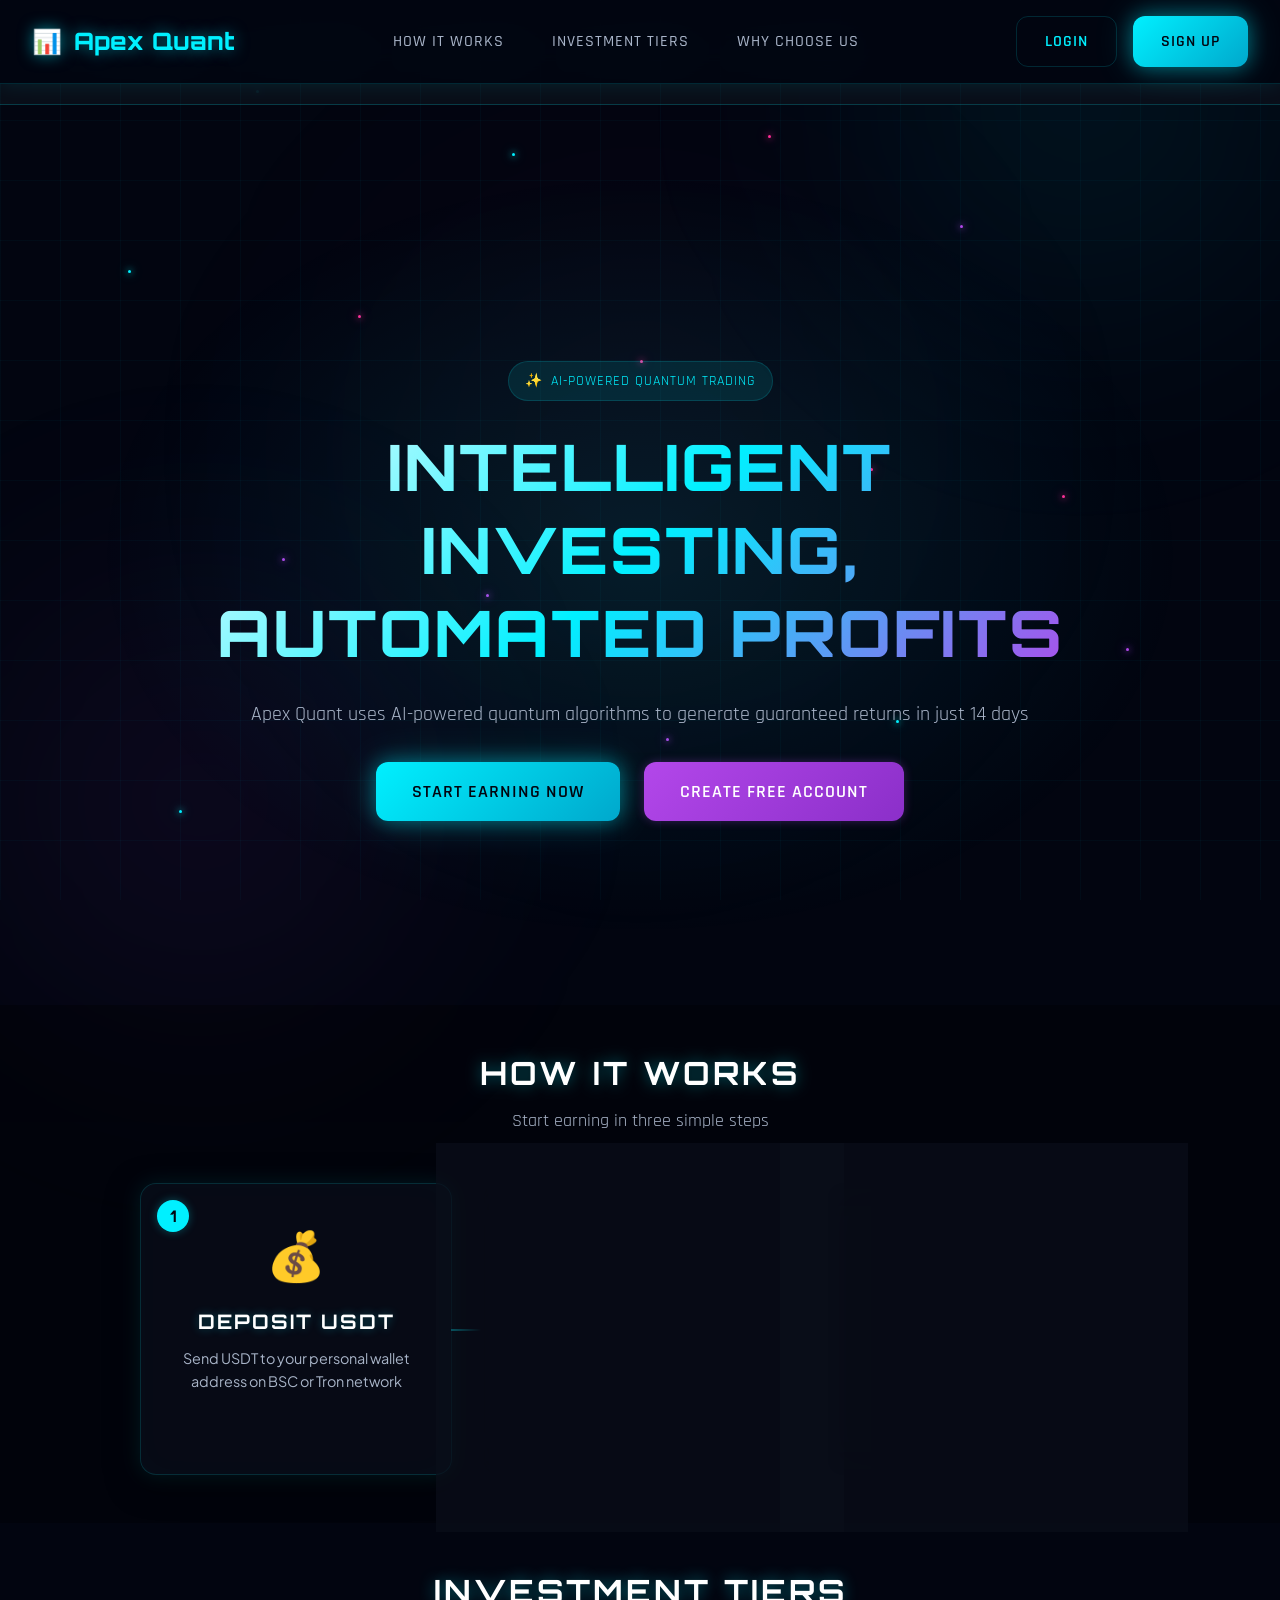
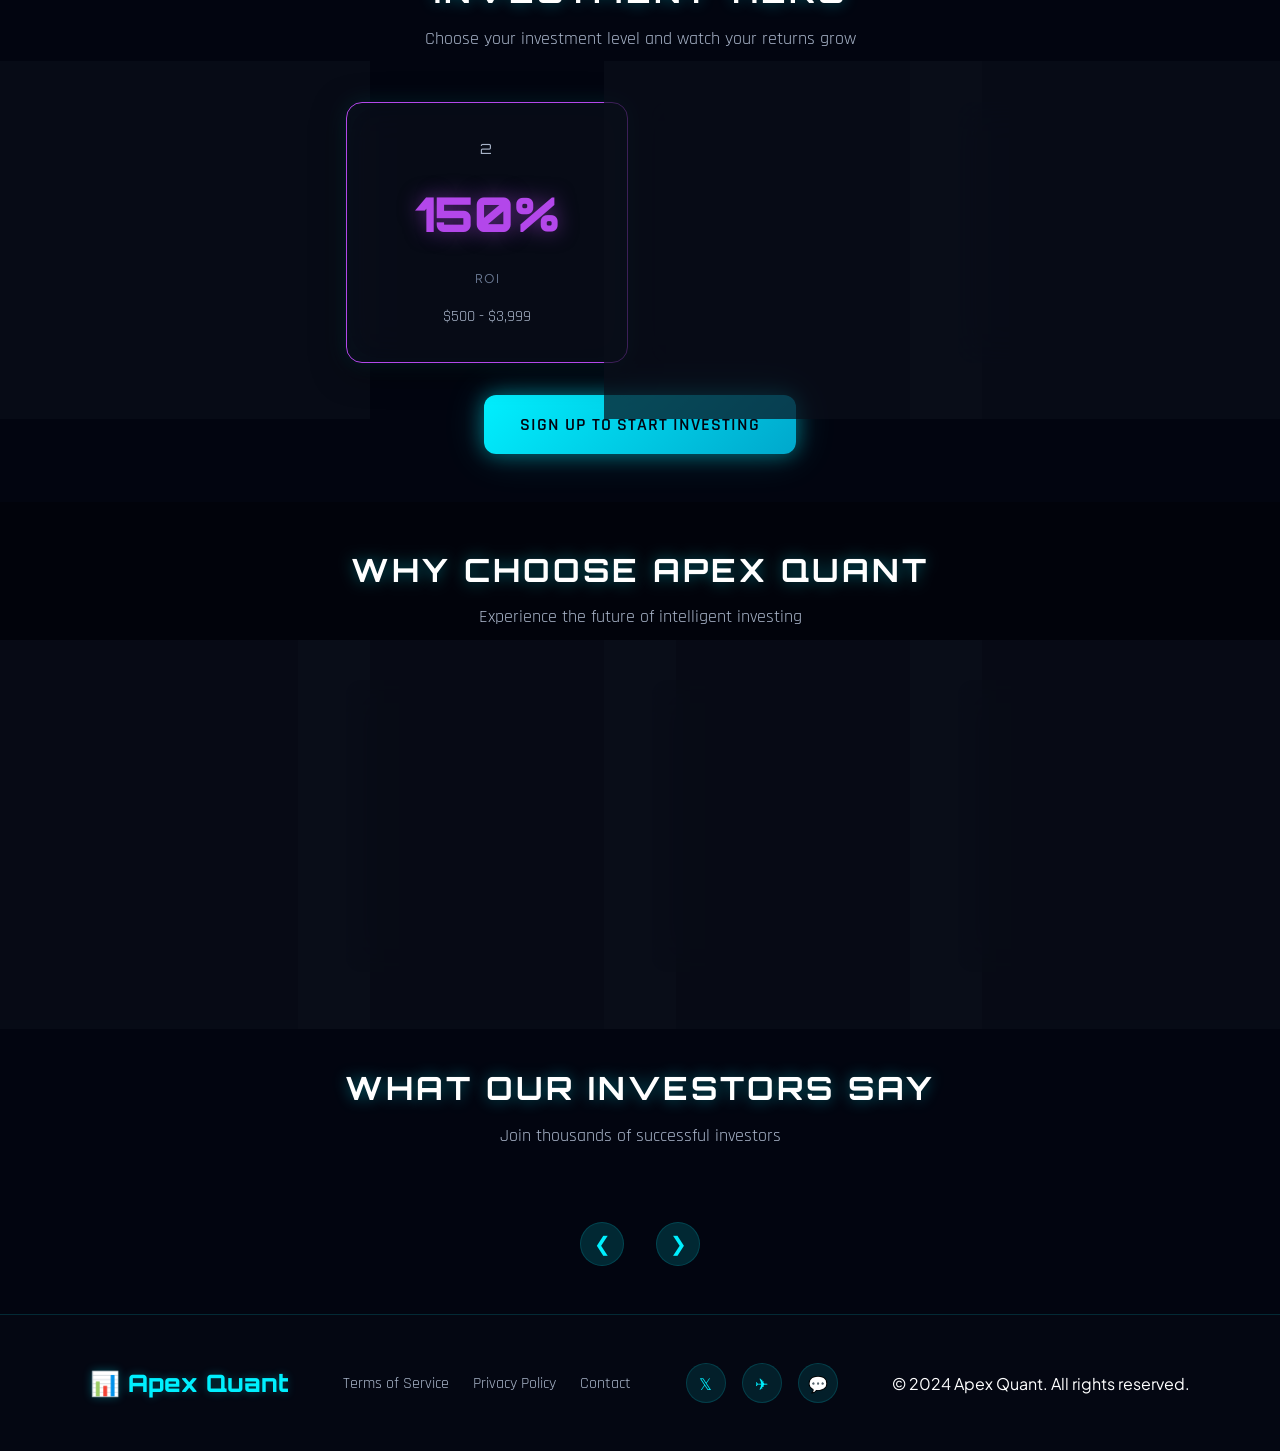
==== commit f1cb1185: "Add real-time cryptocurrency price tickers Features: - Live crypto price ticker bar on both landing " ====
--- a/index.html
+++ b/index.html
@@ -41,6 +41,19 @@
           <button class="btn btn-primary" onclick="showAuthModal('signup')">Sign Up</button>
         </div>
       </nav>
+
+      <!-- Crypto Price Ticker -->
+      <div class="crypto-ticker-container">
+        <div class="crypto-ticker" id="landing-ticker">
+          <div class="ticker-loading">
+            <div class="ticker-skeleton"></div>
+            <div class="ticker-skeleton"></div>
+            <div class="ticker-skeleton"></div>
+            <div class="ticker-skeleton"></div>
+            <div class="ticker-skeleton"></div>
+          </div>
+        </div>
+      </div>
 
       <!-- Hero Section -->
       <section class="hero-section">
@@ -442,6 +455,23 @@
         <button class="mobile-menu-toggle" onclick="toggleMobileMenu()" type="button">☰</button>
       </aside>
 
+      <!-- Crypto Price Ticker -->
+      <div class="crypto-ticker-bar">
+        <div class="crypto-ticker" id="dashboard-ticker">
+          <div class="ticker-loading">
+            <div class="ticker-skeleton"></div>
+            <div class="ticker-skeleton"></div>
+            <div class="ticker-skeleton"></div>
+            <div class="ticker-skeleton"></div>
+            <div class="ticker-skeleton"></div>
+          </div>
+        </div>
+        <div class="ticker-status">
+          <span class="live-dot"></span>
+          <span class="live-text">Live</span>
+        </div>
+      </div>
+
       <!-- Main Content -->
       <main class="main-content">
         <!-- Home Section -->
--- a/style.css
+++ b/style.css
@@ -2514,6 +2514,195 @@
 }
 
 /* =========================================
+   CRYPTO PRICE TICKER
+   ========================================= */
+
+.crypto-ticker-container {
+  width: 100%;
+  background: rgba(10, 15, 26, 0.95);
+  border-bottom: 1px solid rgba(0, 240, 255, 0.2);
+  padding: 0;
+}
+
+.crypto-ticker-bar {
+  width: 100%;
+  background: rgba(10, 15, 26, 0.95);
+  border-bottom: 1px solid rgba(0, 240, 255, 0.2);
+  box-shadow: 0 0 15px rgba(0, 240, 255, 0.1);
+  display: flex;
+  align-items: center;
+  justify-content: space-between;
+}
+
+.crypto-ticker {
+  display: flex;
+  align-items: center;
+  gap: var(--space-lg);
+  padding: var(--space-md) var(--space-xl);
+  overflow-x: auto;
+  scrollbar-width: none;
+  -ms-overflow-style: none;
+}
+
+.crypto-ticker::-webkit-scrollbar {
+  display: none;
+}
+
+.ticker-coin {
+  display: flex;
+  align-items: center;
+  gap: var(--space-sm);
+  padding: var(--space-sm) var(--space-md);
+  background: rgba(0, 240, 255, 0.05);
+  border: 1px solid rgba(0, 240, 255, 0.15);
+  border-radius: var(--radius-md);
+  white-space: nowrap;
+  transition: all var(--transition-fast);
+  min-width: 140px;
+}
+
+.ticker-coin:hover {
+  background: rgba(0, 240, 255, 0.1);
+  border-color: rgba(0, 240, 255, 0.3);
+  box-shadow: 0 0 10px rgba(0, 240, 255, 0.2);
+}
+
+.ticker-coin-icon {
+  font-size: 1.25rem;
+  width: 24px;
+  height: 24px;
+  display: flex;
+  align-items: center;
+  justify-content: center;
+}
+
+.ticker-coin-info {
+  display: flex;
+  flex-direction: column;
+  gap: 2px;
+}
+
+.ticker-coin-symbol {
+  font-family: 'Rajdhani', sans-serif;
+  font-weight: 700;
+  font-size: 0.75rem;
+  color: var(--text-secondary);
+  text-transform: uppercase;
+  letter-spacing: 0.5px;
+}
+
+.ticker-coin-price {
+  font-family: 'Orbitron', monospace;
+  font-size: 0.875rem;
+  font-weight: 600;
+  color: var(--text-primary);
+}
+
+.ticker-coin-change {
+  font-family: 'Rajdhani', sans-serif;
+  font-size: 0.75rem;
+  font-weight: 600;
+  display: flex;
+  align-items: center;
+  gap: 2px;
+}
+
+.ticker-coin-change.positive {
+  color: var(--glow-green);
+  text-shadow: 0 0 8px rgba(0, 255, 136, 0.4);
+}
+
+.ticker-coin-change.negative {
+  color: var(--danger-red);
+  text-shadow: 0 0 8px rgba(255, 68, 102, 0.4);
+}
+
+.ticker-status {
+  display: flex;
+  align-items: center;
+  gap: var(--space-sm);
+  padding-right: var(--space-xl);
+}
+
+.live-dot {
+  width: 8px;
+  height: 8px;
+  background: var(--glow-green);
+  border-radius: 50%;
+  box-shadow: 0 0 10px var(--glow-green);
+  animation: pulse-live 1.5s ease-in-out infinite;
+}
+
+.live-dot.delayed {
+  background: var(--warning-amber);
+  box-shadow: 0 0 10px var(--warning-amber);
+  animation: none;
+}
+
+@keyframes pulse-live {
+  0%, 100% { opacity: 1; transform: scale(1); }
+  50% { opacity: 0.6; transform: scale(0.9); }
+}
+
+.live-text {
+  font-family: 'Rajdhani', sans-serif;
+  font-size: 0.75rem;
+  font-weight: 600;
+  text-transform: uppercase;
+  letter-spacing: 1px;
+  color: var(--glow-green);
+}
+
+.live-text.delayed {
+  color: var(--warning-amber);
+}
+
+/* Loading Skeleton */
+.ticker-loading {
+  display: flex;
+  align-items: center;
+  gap: var(--space-lg);
+  padding: var(--space-md) var(--space-xl);
+}
+
+.ticker-skeleton {
+  width: 140px;
+  height: 40px;
+  background: linear-gradient(90deg, 
+    rgba(0, 240, 255, 0.05) 0%, 
+    rgba(0, 240, 255, 0.1) 50%, 
+    rgba(0, 240, 255, 0.05) 100%
+  );
+  background-size: 200% 100%;
+  border-radius: var(--radius-md);
+  animation: shimmer-ticker 1.5s ease-in-out infinite;
+}
+
+@keyframes shimmer-ticker {
+  0% { background-position: 200% 0; }
+  100% { background-position: -200% 0; }
+}
+
+/* Price flash animation */
+@keyframes price-flash-up {
+  0% { background-color: rgba(0, 255, 136, 0.3); }
+  100% { background-color: transparent; }
+}
+
+@keyframes price-flash-down {
+  0% { background-color: rgba(255, 68, 102, 0.3); }
+  100% { background-color: transparent; }
+}
+
+.ticker-coin.flash-up {
+  animation: price-flash-up 0.5s ease-out;
+}
+
+.ticker-coin.flash-down {
+  animation: price-flash-down 0.5s ease-out;
+}
+
+/* =========================================
    RESPONSIVE DESIGN
    ========================================= */
 
@@ -2525,6 +2714,65 @@
   
   .tier-selection {
     grid-template-columns: repeat(2, 1fr);
+  }
+}
+
+@media (max-width: 960px) {
+  .crypto-ticker {
+    gap: var(--space-md);
+  }
+  
+  .ticker-coin {
+    min-width: 120px;
+    padding: var(--space-xs) var(--space-sm);
+  }
+  
+  .ticker-coin-icon {
+    font-size: 1rem;
+  }
+  
+  .ticker-coin-price {
+    font-size: 0.75rem;
+  }
+  
+  .ticker-coin-change {
+    font-size: 0.65rem;
+  }
+}
+
+@media (max-width: 640px) {
+  .crypto-ticker-container {
+    height: auto;
+  }
+  
+  .crypto-ticker-bar {
+    height: auto;
+    flex-direction: column;
+    padding: var(--space-sm) 0;
+  }
+  
+  .crypto-ticker {
+    width: 100%;
+    padding: var(--space-sm);
+    gap: var(--space-sm);
+  }
+  
+  .ticker-coin {
+    min-width: 100px;
+    padding: var(--space-xs) var(--space-sm);
+  }
+  
+  .ticker-coin-change {
+    display: none;
+  }
+  
+  .ticker-status {
+    padding: var(--space-xs) var(--space-md);
+  }
+  
+  .landing-page .crypto-ticker-container {
+    position: relative;
+    z-index: 50;
   }
 }
 
